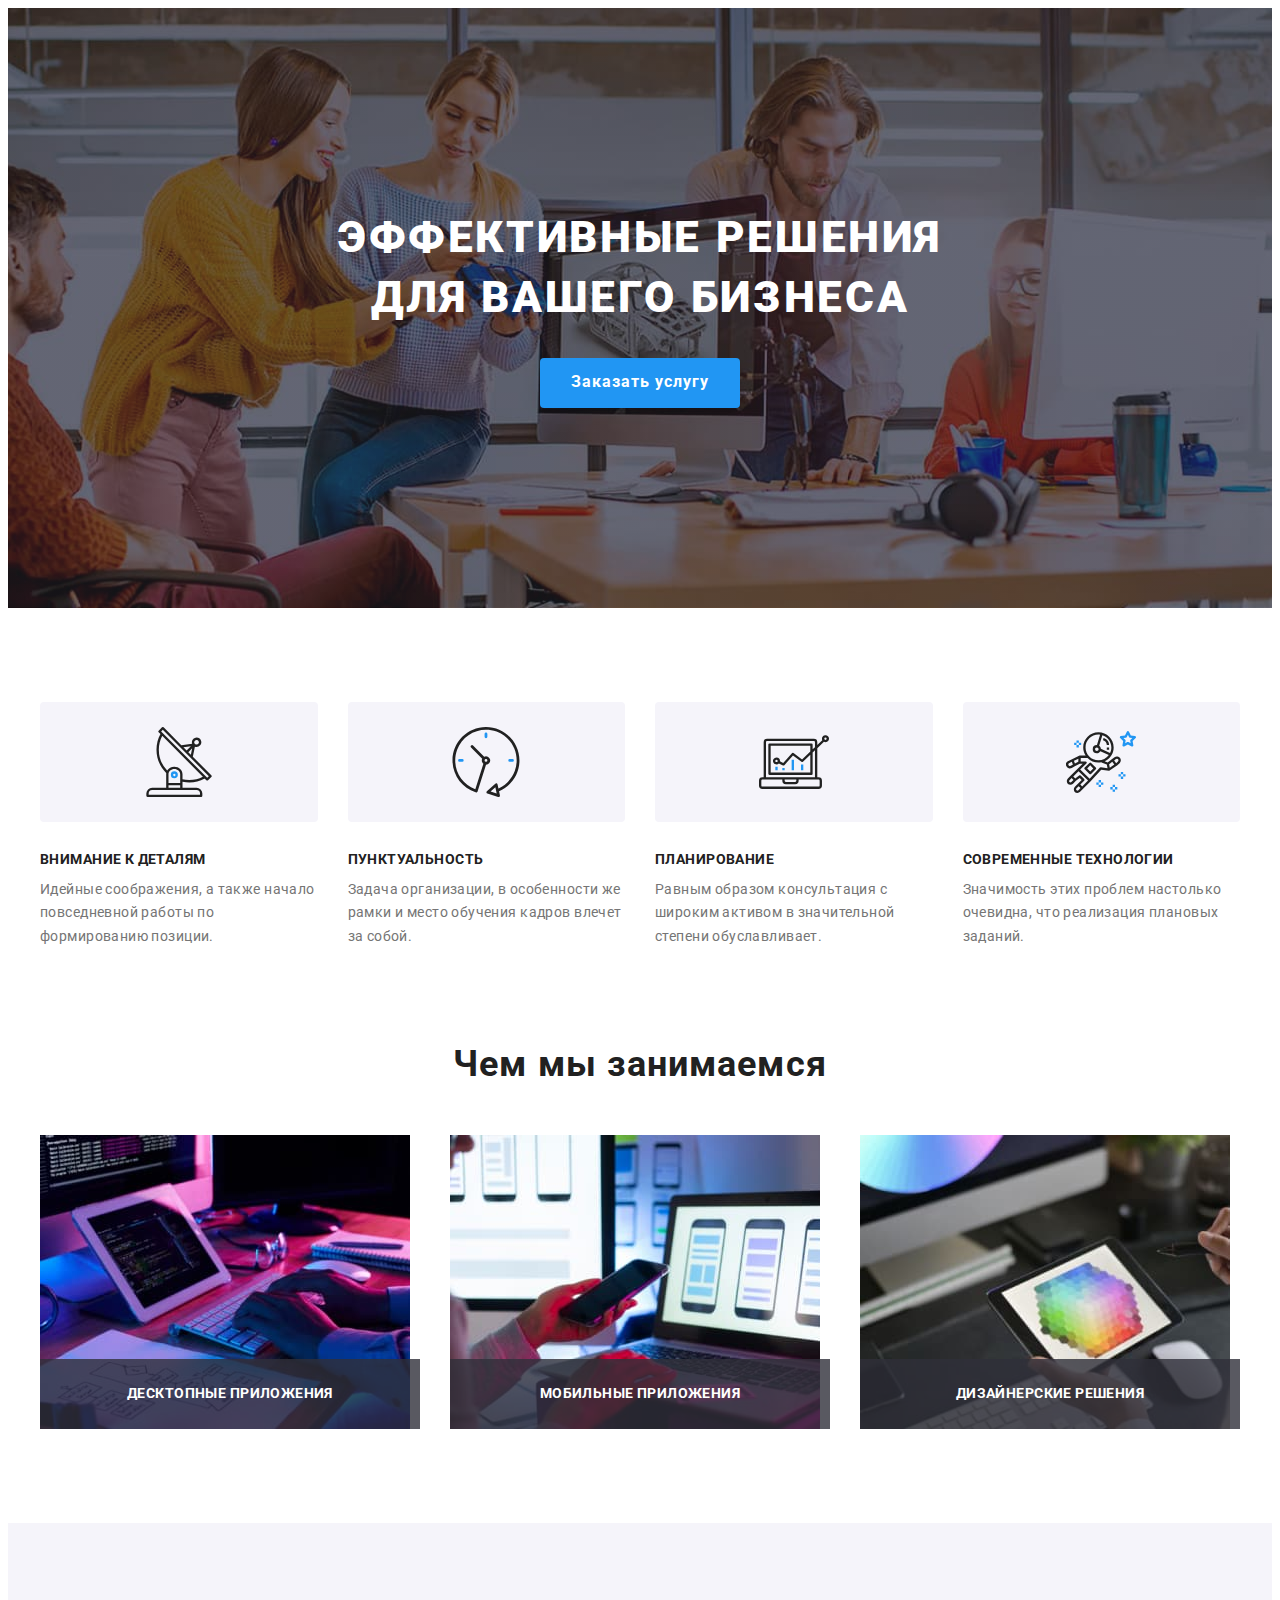
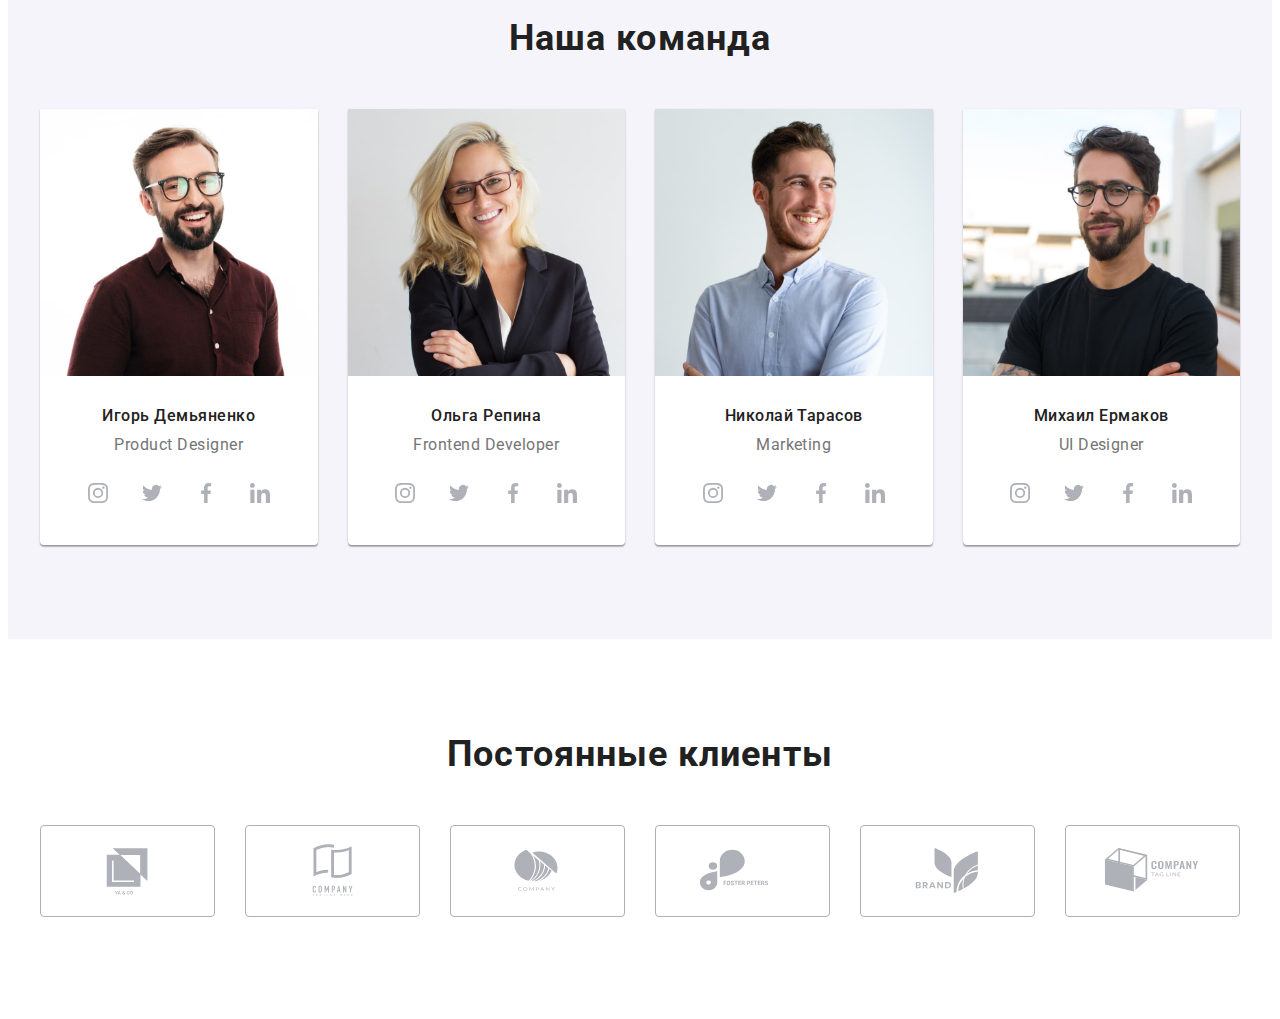
==== index.html @ 5e1d63e0 "адаптирует work-section" ====
<!DOCTYPE html>
<html lang="ru">
  <head>
    <meta charset="UTF-8" />
    <meta http-equiv="X-UA-Compatible" content="IE=edge" />
    <meta name="viewport" content="width=device-width, initial-scale=1.0" />
    <title>WebStudio</title>
    <link rel="preconnect" href="https://fonts.googleapis.com" />
    <link rel="preconnect" href="https://fonts.gstatic.com" crossorigin />
    <link
      href="https://fonts.googleapis.com/css2?family=Raleway:wght@700&family=Roboto:wght@400;500;700;900&display=swap"
      rel="stylesheet"
    />
    <link
      rel="stylesheet"
      href="https://cdnjs.cloudflare.com/ajax/libs/modern-normalize/1.1.0/modern-normalize.min.css"
      integrity="sha512-wpPYUAdjBVSE4KJnH1VR1HeZfpl1ub8YT/NKx4PuQ5NmX2tKuGu6U/JRp5y+Y8XG2tV+wKQpNHVUX03MfMFn9Q=="
      crossorigin="anonymous"
      referrerpolicy="no-referrer"
    />
    <link rel="stylesheet" href="./css/main.min.css" />
  </head>
  <body>
    <!-- -------------------Шапка сайта------------------- -->

    <!-- <header class="header">
      <div class="container header__nav">
        <nav class="site-nav">
          <a class="logo link" href="./index.html"
            >Web<span class="logo logo--black">Studio</span>
          </a> -->

    <!------------------ Навигация --------------------->
    <!-- <ul class="menu-list list">
            <li class="menu-list__item">
              <a class="menu-list__link link current" href="">Студия</a>
            </li>
            <li class="menu-list__item">
              <a class="menu-list__link link" href="./portfolio.html"
                >Портфолио</a
              >
            </li>
            <li class="menu-list__item">
              <a class="menu-list__link link" href="">Контакты</a>
            </li>
          </ul>
        </nav> -->

    <!-------------- Контакты -------------------->
    <!-- 
        <ul class="contact list">
          <li class="contact__item">
            <a href="mailto:info@devstudio.com" class="contact__link link"
              ><svg class="contact__icon" width="16" height="12">
                <use href="./images/icons.svg#envelope"></use>
              </svg>
              info@devstudio.com</a
            >
          </li>

          <li class="contact__item">
            <a href="tel:+380961111111" class="contact__link link">
              <svg class="contact__icon" width="10" height="16">
                <use href="./images/icons.svg#smartphone"></use></svg
              >+38 096 111 11 11
            </a>
          </li>
        </ul>
      </div>
    </header> -->

    <!-----------------Секция Hero------------------>

    <main>
      <section class="hero">
        <div class="container">
          <h1 class="hero__title">Эффективные решения для вашего бизнеса</h1>

          <button type="button" class="button" data-modal-open>
            Заказать услугу
          </button>
        </div>
      </section>

      <!------------------Преимущества------------------>

      <section class="section features">
        <div class="container">
          <h2 class="visually-hidden">Преимущества</h2>

          <ul class="features-list list">
            <li class="features-list__item">
              <div class="features-list__icon">
                <svg width="70px" height="70px">
                  <use href="./images/icons.svg#antenna"></use>
                </svg>
              </div>
              <h3 class="features-list__title">Внимание к деталям</h3>
              <p class="features-list__text">
                Идейные соображения, а также начало повседневной работы по
                формированию позиции.
              </p>
            </li>

            <li class="features-list__item">
              <div class="features-list__icon">
                <svg width="70px" height="70px">
                  <use href="./images/icons.svg#clock"></use>
                </svg>
              </div>
              <h3 class="features-list__title">Пунктуальность</h3>
              <p class="features-list__text">
                Задача организации, в особенности же рамки и место обучения
                кадров влечет за собой.
              </p>
            </li>

            <li class="features-list__item">
              <div class="features-list__icon">
                <svg width="70px" height="70px">
                  <use href="./images/icons.svg#diagram"></use>
                </svg>
              </div>
              <h3 class="features-list__title">Планирование</h3>
              <p class="features-list__text">
                Равным образом консультация с широким активом в значительной
                степени обуславливает.
              </p>
            </li>

            <li class="features-list__item">
              <div class="features-list__icon">
                <svg width="70px" height="70px">
                  <use href="./images/icons.svg#astronaut"></use>
                </svg>
              </div>
              <h3 class="features-list__title">Современные технологии</h3>
              <p class="features-list__text">
                Значимость этих проблем настолько очевидна, что реализация
                плановых заданий.
              </p>
            </li>
          </ul>
        </div>
      </section>

      <!------------- Чем занимаемся----------- -->

      <section class="section section-work">
        <div class="container">
          <h2 class="section-title">Чем мы занимаемся</h2>
          <ul class="work list">
            <li class="work__item">
              <div class="work__box">
                <img
                  srcset="./images/img-1.jpg 1x, ./images/img-1-2x.jpg 2x"
                  src="./images/img-1.jpg"
                  alt="Декстопные приложения"
                  width="370"
                />
                <p class="work__text">Десктопные приложения</p>
              </div>
            </li>

            <li class="work__item">
              <div class="work__box">
                <img
                  srcset="./images/img-2.jpg 1x, ./images/img-2-2x.jpg 2x"
                  src="./images/img-2.jpg"
                  alt="Мобильные приложения"
                  width="370"
                />
                <p class="work__text">Мобильные приложения</p>
              </div>
            </li>

            <li class="work__item">
              <div class="work__box">
                <img
                  srcset="./images/img-3.jpg 1x, ./images/img-3-2x.jpg 2x"
                  src="./images/img-3.jpg"
                  alt="Дизайнерские решения"
                  width="370"
                />
                <p class="work__text">Дизайнерские решения</p>
              </div>
            </li>
          </ul>
        </div>
      </section>

      <!---------------- Команда ----------------->

      <section class="section staff">
        <div class="container">
          <h2 class="section-title">Наша команда</h2>
          <ul class="section-staff-list list">
            <li class="staff-list-item">
              <img
                class="card-img"
                src="./images/teams-img-1.jpg"
                alt="Сотрудник Игорь Демьяненко"
              />
              <div class="staff-box">
                <h3 class="staff-title">Игорь Демьяненко</h3>
                <p lang="en" class="staff-text">Product Designer</p>

                <ul class="staff-soc-list list">
                  <li class="staff-soc-item">
                    <a href="" class="staff-soc-link">
                      <svg class="staff-soc-icon" width="20" height="20">
                        <use href="./images/icons.svg#instagram"></use>
                      </svg>
                    </a>
                  </li>
                  <li class="staff-soc-item">
                    <a href="" class="staff-soc-link">
                      <svg class="staff-soc-icon" width="20" height="20">
                        <use href="./images/icons.svg#twitter"></use>
                      </svg>
                    </a>
                  </li>
                  <li class="staff-soc-item">
                    <a href="" class="staff-soc-link">
                      <svg class="staff-soc-icon" width="20" height="20">
                        <use href="./images/icons.svg#facebook"></use>
                      </svg>
                    </a>
                  </li>
                  <li class="staff-soc-item">
                    <a href="" class="staff-soc-link">
                      <svg class="staff-soc-icon" width="20" height="20">
                        <use href="./images/icons.svg#linkedin"></use>
                      </svg>
                    </a>
                  </li>
                </ul>
              </div>
            </li>

            <li class="staff-list-item">
              <img
                class="card-img"
                src="./images/teams-img-2.jpg"
                alt="Сотрудник Ольга Репина"
              />
              <div class="staff-box">
                <h3 class="staff-title">Ольга Репина</h3>
                <p lang="en" class="staff-text">Frontend Developer</p>
                <ul class="staff-soc-list list">
                  <li class="staff-soc-item">
                    <a href="" class="staff-soc-link">
                      <svg class="staff-soc-icon" width="20" height="20">
                        <use href="./images/icons.svg#instagram"></use>
                      </svg>
                    </a>
                  </li>
                  <li class="staff-soc-item">
                    <a href="" class="staff-soc-link">
                      <svg class="staff-soc-icon" width="20" height="20">
                        <use href="./images/icons.svg#twitter"></use>
                      </svg>
                    </a>
                  </li>
                  <li class="staff-soc-item">
                    <a href="" class="staff-soc-link">
                      <svg class="staff-soc-icon" width="20" height="20">
                        <use href="./images/icons.svg#facebook"></use>
                      </svg>
                    </a>
                  </li>
                  <li class="staff-soc-item">
                    <a href="" class="staff-soc-link">
                      <svg class="staff-soc-icon" width="20" height="20">
                        <use href="./images/icons.svg#linkedin"></use>
                      </svg>
                    </a>
                  </li>
                </ul>
              </div>
            </li>

            <li class="staff-list-item">
              <img
                class="card-img"
                src="./images/teams-img-3.jpg"
                alt="Сотрудник Николай Тарасов"
              />
              <div class="staff-box">
                <h3 class="staff-title">Николай Тарасов</h3>
                <p lang="en" class="staff-text">Marketing</p>
                <ul class="staff-soc-list list">
                  <li class="staff-soc-item">
                    <a href="" class="staff-soc-link">
                      <svg class="staff-soc-icon" width="20" height="20">
                        <use href="./images/icons.svg#instagram"></use>
                      </svg>
                    </a>
                  </li>
                  <li class="staff-soc-item">
                    <a href="" class="staff-soc-link">
                      <svg class="staff-soc-icon" width="20" height="20">
                        <use href="./images/icons.svg#twitter"></use>
                      </svg>
                    </a>
                  </li>
                  <li class="staff-soc-item">
                    <a href="" class="staff-soc-link">
                      <svg class="staff-soc-icon" width="20" height="20">
                        <use href="./images/icons.svg#facebook"></use>
                      </svg>
                    </a>
                  </li>
                  <li class="staff-soc-item">
                    <a href="" class="staff-soc-link">
                      <svg class="staff-soc-icon" width="20" height="20">
                        <use href="./images/icons.svg#linkedin"></use>
                      </svg>
                    </a>
                  </li>
                </ul>
              </div>
            </li>

            <li class="staff-list-item">
              <img
                class="card-img"
                src="./images/teams-img-4.jpg"
                alt="Сотрудник Михаил Ермаков"
              />
              <div class="staff-box">
                <h3 class="staff-title">Михаил Ермаков</h3>
                <p lang="en" class="staff-text">UI Designer</p>
                <ul class="staff-soc-list list">
                  <li class="staff-soc-item">
                    <a href="" class="staff-soc-link">
                      <svg class="staff-soc-icon" width="20" height="20">
                        <use href="./images/icons.svg#instagram"></use>
                      </svg>
                    </a>
                  </li>
                  <li class="staff-soc-item">
                    <a href="" class="staff-soc-link">
                      <svg class="staff-soc-icon" width="20" height="20">
                        <use href="./images/icons.svg#twitter"></use>
                      </svg>
                    </a>
                  </li>
                  <li class="staff-soc-item">
                    <a href="" class="staff-soc-link">
                      <svg class="staff-soc-icon" width="20" height="20">
                        <use href="./images/icons.svg#facebook"></use>
                      </svg>
                    </a>
                  </li>
                  <li class="staff-soc-item">
                    <a href="" class="staff-soc-link">
                      <svg class="staff-soc-icon" width="20" height="20">
                        <use href="./images/icons.svg#linkedin"></use>
                      </svg>
                    </a>
                  </li>
                </ul>
              </div>
            </li>
          </ul>
        </div>
      </section>

      <!---------- Постоянные клиенты -------------->

      <section class="section clients">
        <div class="container">
          <h2 class="section-title">Постоянные клиенты</h2>
          <ul class="clients-list list">
            <li class="clients-item">
              <a href="" class="clients-link">
                <svg class="clients-icon" width="106" height="60">
                  <use href="./images/icons.svg#client-1"></use>
                </svg>
              </a>
            </li>
            <li class="clients-item">
              <a href="" class="clients-link">
                <svg class="clients-icon" width="106" height="60">
                  <use href="./images/icons.svg#client-2"></use>
                </svg>
              </a>
            </li>
            <li class="clients-item">
              <a href="" class="clients-link">
                <svg class="clients-icon" width="106" height="60">
                  <use href="./images/icons.svg#client-3"></use>
                </svg>
              </a>
            </li>
            <li class="clients-item">
              <a href="" class="clients-link">
                <svg class="clients-icon" width="106" height="60">
                  <use href="./images/icons.svg#client-4"></use>
                </svg>
              </a>
            </li>
            <li class="clients-item">
              <a href="" class="clients-link">
                <svg class="clients-icon" width="106" height="60">
                  <use href="./images/icons.svg#client-5"></use>
                </svg>
              </a>
            </li>
            <li class="clients-item">
              <a href="" class="clients-link">
                <svg class="clients-icon" width="106" height="60">
                  <use href="./images/icons.svg#client-6"></use>
                </svg>
              </a>
            </li>
          </ul>
        </div>
      </section>
    </main>

    <!------------------ Подвал ------------------->

    <!-- <footer class="footer">
      <div class="container footer-cont">
        <div class="fotter-adr">
          <a class="logo footer-logo link" href="/"
            >Web<span class="logo--white">Studio</span></a
          >

          <address>
            <ul class="footer-list list">
              <li>
                <a
                  class="footer-adress link"
                  href="https://goo.gl/maps/odqGkaNQesEu1EWT8"
                  target="_blank"
                  rel="noopener noreferrer nofollow"
                  >г. Киев, пр-т Леси Украинки, 26
                </a>
              </li>

              <li>
                <a class="footer-contact link" href="mailto:info@example.com"
                  >info@example.com</a
                >
              </li>
              <li>
                <a class="footer-contact link" href="tel:+380991111111"
                  >+38 099 111 11 11</a
                >
              </li>
            </ul>
          </address>
        </div>

        <div class="footer-social">
          <h3 class="footer-soc-title">присоединяйтесь</h3>
          <ul class="footer-soc-list list">
            <li class="footer-soc-item">
              <a class="footer-soc-link" href="">
                <svg class="footer-soc-icon" width="20px" height="20px">
                  <use href="./images/icons.svg#instagram"></use>
                </svg>
              </a>
            </li>

            <li class="footer-soc-item">
              <a class="footer-soc-link" href="">
                <svg class="footer-soc-icon" width="20px" height="20px">
                  <use href="./images/icons.svg#twitter"></use>
                </svg>
              </a>
            </li>

            <li class="footer-soc-item">
              <a class="footer-soc-link" href="">
                <svg class="footer-soc-icon" width="20px" height="20px">
                  <use href="./images/icons.svg#facebook"></use>
                </svg>
              </a>
            </li>

            <li class="footer-soc-item">
              <a class="footer-soc-link" href="">
                <svg class="footer-soc-icon" width="20px" height="20px">
                  <use href="./images/icons.svg#linkedin"></use>
                </svg>
              </a>
            </li>
          </ul>
        </div>

        <div class="subscribe">
          <h3 class="footer-soc-title">Подпишитесь на рассылку</h3>
          <form class="sub-form">
            <label class="sub-label">
              <input
                type="email"
                name="email"
                class="sub-email"
                placeholder="E-mail"
                required
              />
            </label>
            <button type="submit" class="button sub-btn">
              Подписаться
              <svg class="sub-icon" width="24px" height="24px">
                <use href="./images/icons.svg#icon-send"></use>
              </svg>
            </button>
          </form>
        </div>
      </div>
    </footer> -->

    <!-------------- Модальное окно ----------------->
    <div class="backdrop is-hidden" data-modal>
      <div class="modal">
        <button type="button" class="modal-close-btn" data-modal-close>
          <svg class="close-icon" width="18px" height="18px">
            <use href="./images/icons.svg#close"></use>
          </svg>
        </button>

        <!-- --------------Формы---------------------- -->

        <p class="modal-title">Оставьте свои данные, мы вам перезвоним</p>
        <form class="modal-form">
          <div class="form-field">
            <label for="user-name" class="form-lable">Имя</label>
            <div class="modal-input-wrap">
              <input
                type="text"
                id="user-name"
                name="name"
                class="form-input"
                required
                minlength="3"
              />
              <svg class="modal-icon" width="18px" height="18px">
                <use href="./images/icons.svg#icon-name"></use>
              </svg>
            </div>
          </div>

          <div class="form-field">
            <label for="user-tel" class="form-lable">Телефон</label>
            <div class="modal-input-wrap">
              <input type="tel" id="user-tel" name="tel" class="form-input" />
              <svg class="modal-icon" width="18px" height="18px">
                <use href="./images/icons.svg#icon-tel"></use>
              </svg>
            </div>
          </div>

          <div class="form-field">
            <label for="user-email" class="form-lable">Почта</label>
            <div class="modal-input-wrap">
              <input
                type="email"
                id="user-email"
                name="email"
                class="form-input"
                required
              />
              <svg class="modal-icon" width="18px" height="18px">
                <use href="./images/icons.svg#icon-email"></use>
              </svg>
            </div>
          </div>

          <label class="comment-label">
            <span class="form-lable">Комментарий</span>
            <textarea
              class="form-comment"
              name="comment"
              placeholder="Введите текст"
            ></textarea>
          </label>

          <div class="modal-field">
            <input
              class="check-input visually-hidden"
              id="check-input"
              type="checkbox"
              name="policy"
              value="policy"
              checked
            />

            <label for="check-input" class="check-policy">
              <span class="icon-mod">
                <svg class="check-icon" width="16px" height="15px">
                  <use href="./images/icons.svg#icon-check"></use>
                </svg>
              </span>
              Соглашаюсь с рассылкой и принимаю&nbsp;
              <a href="" class="check-condition">Условия договора</a>
            </label>
          </div>

          <button class="button form-button" type="submit">Отправить</button>
        </form>
      </div>
    </div>
    <script src="./js/modal.js"></script>
  </body>
</html>
---- css/main.min.css ----
:root{--main-title-color: color #212121;--main-text-color: #757575;--primary-white-color: #ffffff;--secondary-bcg-color: #f5f4fa;--accent-color: #2196f3;--hover-button: #188ce8;--timing-function: cubic-bezier(0.4, 0, 0.2, 1);--transition-duration: 250ms}.visually-hidden{position:absolute;white-space:nowrap;width:1px;height:1px;overflow:hidden;border:0;padding:0;clip:rect(0 0 0 0);-webkit-clip-path:inset(50%);clip-path:inset(50%);margin:-1px}p,h1,h2,h3,h4,h5,h6{margin:0}ul,ol{padding:0;margin:0}img{display:block;max-width:100%}body{font-family:Roboto, Tahoma, sans-serif;background-color:var(--primary-white-color);color:#212121;font-size:14px}.link{text-decoration:none}.list{list-style:none}.container{width:100%;padding-left:15px;padding-right:15px;margin-left:auto;margin-right:auto}@media screen and (min-width: 480px){.container{max-width:450px;-ms-flex-preferred-size:calc(100% - 30px);flex-basis:calc(100% - 30px)}}@media screen and (min-width: 768px){.container{max-width:738px;-ms-flex-preferred-size:calc(100% - 30px);flex-basis:calc(100% - 30px)}}@media screen and (min-width: 1200px){.container{max-width:1200px}}.logo{font-family:"Raleway", Tahoma, sans-serif;font-size:26px;line-height:1.19;letter-spacing:0.03em;color:var(--accent-color);display:inline-block}.logo--black{color:#000000}.logo--white{color:var(--primary-white-color)}.button{border-radius:4px;border:none;min-width:200px;height:50px;font-family:inherit;color:var(--primary-white-color);background-color:var(--accent-color);font-weight:700;font-size:16px;line-height:1.9;letter-spacing:0.06em;cursor:pointer;text-align:center;-webkit-box-shadow:0px 4px 4px rgba(0,0,0,0.15);box-shadow:0px 4px 4px rgba(0,0,0,0.15);-webkit-transition:background-color var(--transition-duration) var(--timing-function);transition:background-color var(--transition-duration) var(--timing-function)}.button:hover,.button:focus{background-color:var(--hover-button);-webkit-box-shadow:0px 4px 4px rgba(0,0,0,0.15);box-shadow:0px 4px 4px rgba(0,0,0,0.15)}.section{padding:0 auto}@media screen and (max-width: 1199px){.section{padding:60px 0}}@media screen and (min-width: 1200px){.section{padding:94px 0}}.section-title{font-size:28px;line-height:1.18;text-align:center;letter-spacing:0.03em;margin-bottom:30px;color:var(--main-title-color)}@media screen and (min-width: 1200px){.section-title{font-size:36px;line-height:1.17;margin-bottom:50px}}.subscribe{margin-left:93px}.sub-form{display:-webkit-box;display:-ms-flexbox;display:flex}.sub-label{margin-right:12px}.sub-email{padding:15px 16px;width:358px;height:50px;left:815px;top:2787px;border:1px solid rgba(255,255,255,0.3);-webkit-filter:drop-shadow(0px 4px 4px rgba(0,0,0,0.15));filter:drop-shadow(0px 4px 4px rgba(0,0,0,0.15));border-radius:4px;background:transparent;outline:none}.sub-email::-webkit-input-placeholder{font-size:16px;line-height:1.25;-webkit-box-align:center;align-items:center;letter-spacing:0.03em;color:rgba(255,255,255,0.6)}.sub-email:-ms-input-placeholder{font-size:16px;line-height:1.25;-ms-flex-align:center;align-items:center;letter-spacing:0.03em;color:rgba(255,255,255,0.6)}.sub-email::-ms-input-placeholder{font-size:16px;line-height:1.25;-ms-flex-align:center;align-items:center;letter-spacing:0.03em;color:rgba(255,255,255,0.6)}.sub-email::placeholder{font-size:16px;line-height:1.25;-webkit-box-align:center;-ms-flex-align:center;align-items:center;letter-spacing:0.03em;color:rgba(255,255,255,0.6)}.sub-email:focus-visible{color:var(--primary-white-color)}.sub-btn{display:-webkit-box;display:-ms-flexbox;display:flex;-webkit-box-pack:center;-ms-flex-pack:center;justify-content:center;-webkit-box-align:center;-ms-flex-align:center;align-items:center}.sub-icon{fill:var(--primary-white-color);margin-left:10px}.backdrop{position:fixed;top:0;width:100%;height:100%;background:rgba(0,0,0,0.2);display:-webkit-box;display:-ms-flexbox;display:flex;-webkit-box-align:center;-ms-flex-align:center;align-items:center;-webkit-box-pack:center;-ms-flex-pack:center;justify-content:center;opacity:1;-webkit-transition:opacity var(--transition-duration) var(--timing-function),visibility var(--transition-duration);transition:opacity var(--transition-duration) var(--timing-function),visibility var(--transition-duration)}.is-hidden{opacity:0;pointer-events:none;visibility:hidden}.modal{position:absolute;width:528px;height:581px;padding:40px;background-color:var(--primary-white-color);border-radius:4px;-webkit-box-shadow:0px 1px 3px rgba(0,0,0,0.12),0px 1px 1px rgba(0,0,0,0.14),0px 2px 1px rgba(0,0,0,0.2);box-shadow:0px 1px 3px rgba(0,0,0,0.12),0px 1px 1px rgba(0,0,0,0.14),0px 2px 1px rgba(0,0,0,0.2);-webkit-transform:scale(1);transform:scale(1);-webkit-transition:-webkit-transform var(--transition-duration) var(--timing-function);transition:-webkit-transform var(--transition-duration) var(--timing-function);transition:transform var(--transition-duration) var(--timing-function);transition:transform var(--transition-duration) var(--timing-function), -webkit-transform var(--transition-duration) var(--timing-function)}.backdrop.is-hidden .modal{-webkit-transform:scale(0.1);transform:scale(0.1)}.modal-close-btn{display:-webkit-box;display:-ms-flexbox;display:flex;-webkit-box-pack:center;-ms-flex-pack:center;justify-content:center;-webkit-box-align:center;-ms-flex-align:center;align-items:center;position:absolute;top:8px;right:8px;width:30px;height:30px;border:1px solid rgba(0,0,0,0.1);border-radius:50%;background:var(--primary-white-color);outline:none}.modal-close-btn:hover .close-icon,.modal-close-btn:focus .close-icon{fill:var(--accent-color)}.close-icon{-webkit-transition:fill var(--transition-duration) var(--timing-function);transition:fill var(--transition-duration) var(--timing-function)}.modal-title{font-weight:700;font-size:20px;line-height:1.15;text-align:center;letter-spacing:0.03em;color:var(--main-title-color);margin-bottom:12px}.form-button{display:-webkit-box;display:-ms-flexbox;display:flex;-webkit-box-pack:center;-ms-flex-pack:center;justify-content:center;-webkit-box-align:center;-ms-flex-align:center;align-items:center;margin:0 auto}.form-field{margin-bottom:10px}.modal-input-wrap{position:relative}.form-lable{display:block;margin-bottom:4px;font-size:12px;line-height:1.17;letter-spacing:0.01em;color:var(--main-text-color)}.form-input{width:100%;height:40px;padding-left:42px;border:1px solid rgba(33,33,33,0.2);border-radius:4px;-webkit-box-sizing:border-box;box-sizing:border-box;outline:none;-webkit-transition:border var(--transition-duration) var(--timing-function);transition:border var(--transition-duration) var(--timing-function)}.form-input:focus{border-color:var(--accent-color)}.form-input:focus+.modal-icon{fill:var(--accent-color)}.form-comment{outline:none;-webkit-transition:border var(--transition-duration) var(--timing-function);transition:border var(--transition-duration) var(--timing-function)}.form-comment:focus{border-color:var(--accent-color)}.form-comment::-webkit-input-placeholder{color:rgba(117,117,117,0.5)}.form-comment:-ms-input-placeholder{color:rgba(117,117,117,0.5)}.form-comment::-ms-input-placeholder{color:rgba(117,117,117,0.5)}.form-comment::placeholder{color:rgba(117,117,117,0.5)}.modal-icon{position:absolute;left:12px;top:50%;-webkit-transform:translateY(-50%);transform:translateY(-50%);fill:var(--main-title-color);-webkit-transition:fill var(--transition-duration) var(--timing-function);transition:fill var(--transition-duration) var(--timing-function)}.comment-label{position:relative;display:block;width:448px;height:138px;margin-bottom:20px}.form-comment{position:absolute;resize:none;left:0;bottom:0;padding:12px 16px;width:448px;height:120px;border:1px solid rgba(33,33,33,0.2);border-radius:4px;-webkit-transition:border var(--transition-duration) var(--timing-function);transition:border var(--transition-duration) var(--timing-function)}.check-policy{display:-webkit-box;display:-ms-flexbox;display:flex;-webkit-box-align:center;-ms-flex-align:center;align-items:center;margin-left:14px;margin-bottom:30px;font-size:14px;line-height:1.71;letter-spacing:0.03em;color:var(--main-text-color)}.icon-mod{display:-webkit-box;display:-ms-flexbox;display:flex;-webkit-box-align:center;-ms-flex-align:center;align-items:center;-webkit-box-pack:center;-ms-flex-pack:center;justify-content:center;width:16px;height:15px;border:2px solid #212121;border-radius:4px;margin-right:7px;-webkit-transition:background-color var(--transition-duration) var(--timing-function);transition:background-color var(--transition-duration) var(--timing-function)}.check-input:checked+.check-policy .icon-mod{background-color:var(--accent-color);border:none}.check-icon{fill:transparent;-webkit-transition:fill var(--transition-duration) var(--timing-function);transition:fill var(--transition-duration) var(--timing-function)}.check-input:checked+.check-policy .check-icon{fill:var(--primary-white-color)}.check-condition{color:var(--accent-color)}.portfolio-btn{border-radius:4px;border:none;padding:6px 22px;font-family:inherit;color:var(--main-title-color);background-color:var(--secondary-bcg-color);font-weight:500;font-size:16px;line-height:1.6;letter-spacing:0.03em;cursor:pointer;text-align:center;-webkit-transition:background-color var(--transition-duration) var(--timing-function),color var(--transition-duration) var(--timing-function),-webkit-box-shadow var(--transition-duration) var(--timing-function);transition:background-color var(--transition-duration) var(--timing-function),color var(--transition-duration) var(--timing-function),-webkit-box-shadow var(--transition-duration) var(--timing-function);transition:background-color var(--transition-duration) var(--timing-function),color var(--transition-duration) var(--timing-function),box-shadow var(--transition-duration) var(--timing-function);transition:background-color var(--transition-duration) var(--timing-function),color var(--transition-duration) var(--timing-function),box-shadow var(--transition-duration) var(--timing-function),-webkit-box-shadow var(--transition-duration) var(--timing-function)}.portfolio-btn:hover,.portfolio-btn:focus{color:var(--primary-white-color);background-color:var(--accent-color);-webkit-box-shadow:0px 3px 1px rgba(0,0,0,0.1),0px 1px 2px rgba(0,0,0,0.08),0px 2px 2px rgba(0,0,0,0.12);box-shadow:0px 3px 1px rgba(0,0,0,0.1),0px 1px 2px rgba(0,0,0,0.08),0px 2px 2px rgba(0,0,0,0.12)}.header__nav{display:-webkit-box;display:-ms-flexbox;display:flex;-webkit-box-align:center;-ms-flex-align:center;align-items:center;border-bottom:1px solid #ececec}.site-nav{display:-webkit-box;display:-ms-flexbox;display:flex;-webkit-box-align:center;-ms-flex-align:center;align-items:center}.menu-list{display:-webkit-box;display:-ms-flexbox;display:flex;margin-left:93px}.menu-list .menu-list__item:not(:last-child){margin-right:50px}.menu-list__link{display:block;padding-top:32px;padding-bottom:32px;font-weight:500;line-height:1.14;letter-spacing:0.02em;color:var(--main-title-color);cursor:pointer;-webkit-transition:color var(--transition-duration) var(--timing-function);transition:color var(--transition-duration) var(--timing-function)}.menu-list__link.current{position:relative}.menu-list__link.current::after{content:"";position:absolute;width:100%;height:4px;background-color:var(--accent-color);border-radius:2px;left:0;bottom:-1px}.menu-list__link:hover,.menu-list__link:focus{color:var(--accent-color)}.contact{display:-webkit-box;display:-ms-flexbox;display:flex;margin-left:auto}.contact .contact__item:not(:last-child){margin-right:50px}.contact__link{display:-webkit-inline-box;display:-ms-inline-flexbox;display:inline-flex;-webkit-box-align:center;-ms-flex-align:center;align-items:center;padding-top:32px;padding-bottom:32px;font-weight:500;line-height:1.14;letter-spacing:0.02em;color:var(--main-text-color);-webkit-transition:color var(--transition-duration) var(--timing-function);transition:color var(--transition-duration) var(--timing-function)}.contact__link:hover,.contact__link:focus{color:var(--accent-color)}.current{color:var(--accent-color)}.contact__icon{margin-right:10px;fill:var(--main-text-color)}.contact__link:hover .contact__icon,.contact__link:focus .contact__icon{fill:var(--accent-color)}.hero{padding-top:118px;padding-bottom:118px;margin-right:auto;margin-left:auto;max-width:1600px;text-align:center;background-image:-webkit-gradient(linear, left top, left bottom, from(rgba(47,48,58,0.4)), to(rgba(47,48,58,0.4))),url(../images/hero-mob.jpg);background-image:linear-gradient(rgba(47,48,58,0.4), rgba(47,48,58,0.4)),url(../images/hero-mob.jpg);background-color:#2f303a;background-repeat:no-repeat;background-position:center;background-size:cover}@media (min-device-pixel-ratio: 2), (-webkit-min-device-pixel-ratio: 2), (min-resolution: 192dpi), (min-resolution: 2dppx){.hero{background-image:-webkit-gradient(linear, left top, left bottom, from(rgba(47,48,58,0.4)), to(rgba(47,48,58,0.4))),url(../images/hero-mob-2x.jpg);background-image:linear-gradient(rgba(47,48,58,0.4), rgba(47,48,58,0.4)),url(../images/hero-mob-2x.jpg)}}@media screen and (min-width: 768px) and (max-width: 1199px){.hero{background-image:-webkit-gradient(linear, left top, left bottom, from(rgba(47,48,58,0.4)), to(rgba(47,48,58,0.4))),url(../images/hero-tab.jpg);background-image:linear-gradient(rgba(47,48,58,0.4), rgba(47,48,58,0.4)),url(../images/hero-tab.jpg)}}@media screen and (min-width: 768px) and (max-width: 1199px) and (min-device-pixel-ratio: 2), screen and (min-width: 768px) and (max-width: 1199px) and (-webkit-min-device-pixel-ratio: 2), screen and (min-width: 768px) and (max-width: 1199px) and (min-resolution: 192dpi), screen and (min-width: 768px) and (max-width: 1199px) and (min-resolution: 2dppx){.hero{background-image:-webkit-gradient(linear, left top, left bottom, from(rgba(47,48,58,0.4)), to(rgba(47,48,58,0.4))),url(../images/hero-tab-2x.jpg);background-image:linear-gradient(rgba(47,48,58,0.4), rgba(47,48,58,0.4)),url(../images/hero-tab-2x.jpg)}}@media screen and (min-width: 1200px){.hero{padding-top:200px;padding-bottom:200px;background-image:-webkit-gradient(linear, left top, left bottom, from(rgba(47,48,58,0.4)), to(rgba(47,48,58,0.4))),url(../images/hero-desk.jpg);background-image:linear-gradient(rgba(47,48,58,0.4), rgba(47,48,58,0.4)),url(../images/hero-desk.jpg)}}@media screen and (min-width: 1200px) and (min-device-pixel-ratio: 2), screen and (min-width: 1200px) and (-webkit-min-device-pixel-ratio: 2), screen and (min-width: 1200px) and (min-resolution: 192dpi), screen and (min-width: 1200px) and (min-resolution: 2dppx){.hero{background-image:-webkit-gradient(linear, left top, left bottom, from(rgba(47,48,58,0.4)), to(rgba(47,48,58,0.4))),url(../images/hero-desk-2x.jpg);background-image:linear-gradient(rgba(47,48,58,0.4), rgba(47,48,58,0.4)),url(../images/hero-desk-2x.jpg)}}.hero__title{margin-bottom:30px;max-width:360px;margin-left:auto;margin-right:auto;font-weight:900;font-size:26px;line-height:1.6;text-align:center;letter-spacing:0.06em;text-transform:uppercase;color:#ffffff}@media screen and (min-width: 1200px){.hero__title{max-width:696px;font-size:44px;line-height:1.36}}.features-list{margin-bottom:-30px}@media screen and (min-width: 768px){.features-list{display:-webkit-box;display:-ms-flexbox;display:flex;-ms-flex-wrap:wrap;flex-wrap:wrap;-webkit-box-pack:center;-ms-flex-pack:center;justify-content:center;margin-left:-30px}}.features-list__item{min-width:270px;text-align:left;margin-bottom:30px}@media screen and (min-width: 768px) and (max-width: 1199px){.features-list__item{width:calc((100% - 60px) / 2);margin-left:30px}}@media screen and (min-width: 1200px){.features-list__item{width:calc((100% - 120px) / 4);margin-left:30px}}.features-list__icon{display:-webkit-inline-box;display:-ms-inline-flexbox;display:inline-flex;-webkit-box-pack:center;-ms-flex-pack:center;justify-content:center;-webkit-box-align:center;-ms-flex-align:center;align-items:center;width:100%;height:120px;margin-bottom:30px;border:none;border-radius:4px;background-color:var(--secondary-bcg-color)}.features-list__title{margin-bottom:10px;font-size:14px;line-height:1.14;letter-spacing:0.03em;text-transform:uppercase;text-align:center;color:var(--main-title-color)}@media screen and (min-width: 768px){.features-list__title{text-align:left}}.features-list__text{line-height:1.7;letter-spacing:0.03em;color:var(--main-text-color)}.section-work{padding-top:0}@media screen and (max-width: 1199px){.section-work{display:none}}.work{display:-webkit-box;display:-ms-flexbox;display:flex;margin-left:-30px}.work__item{-ms-flex-preferred-size:calc((100% - 90px) / 3);flex-basis:calc((100% - 90px) / 3);margin-left:30px}.work__box{position:relative}.work__text{position:absolute;bottom:0;display:-webkit-box;display:-ms-flexbox;display:flex;-webkit-box-pack:center;-ms-flex-pack:center;justify-content:center;-webkit-box-align:center;-ms-flex-align:center;align-items:center;width:100%;height:70px;font-weight:700;line-height:1.14;letter-spacing:0.03em;text-transform:uppercase;color:var(--primary-white-color);background:rgba(47,48,58,0.8)}.staff{background-color:var(--secondary-bcg-color)}.section-staff-list{margin-bottom:-30px}@media screen and (min-width: 768px){.section-staff-list{display:-webkit-box;display:-ms-flexbox;display:flex;-ms-flex-wrap:wrap;flex-wrap:wrap;-webkit-box-pack:center;-ms-flex-pack:center;justify-content:center;margin-left:-30px}}.staff-list-item{margin-bottom:30px;background:var(--primary-white-color);-webkit-box-shadow:0px 1px 3px rgba(0,0,0,0.12),0px 1px 1px rgba(0,0,0,0.14),0px 2px 1px rgba(0,0,0,0.2);box-shadow:0px 1px 3px rgba(0,0,0,0.12),0px 1px 1px rgba(0,0,0,0.14),0px 2px 1px rgba(0,0,0,0.2);border-radius:0px 0px 4px 4px}@media screen and (min-width: 768px){.staff-list-item{-ms-flex-preferred-size:calc((100% - 60px) / 2);flex-basis:calc((100% - 60px) / 2);margin-left:30px}}@media screen and (min-width: 1200px){.staff-list-item{-ms-flex-preferred-size:calc((100% - 120px) / 4);flex-basis:calc((100% - 120px) / 4)}}.card-img{width:100%}.staff-title{margin-bottom:10px;font-weight:500;font-size:16px;line-height:1.19;letter-spacing:0.03em;color:var(--main-title-color)}.staff-box{padding-top:30px;padding-bottom:30px;text-align:center}.staff-text{font-size:16px;line-height:1.19;text-align:center;letter-spacing:0.03em;color:var(--main-text-color);margin-bottom:16px}.staff-soc-list{display:-webkit-box;display:-ms-flexbox;display:flex;-webkit-box-pack:center;-ms-flex-pack:center;justify-content:center}.staff-soc-link{display:-webkit-box;display:-ms-flexbox;display:flex;-webkit-box-pack:center;-ms-flex-pack:center;justify-content:center;-webkit-box-align:center;-ms-flex-align:center;align-items:center;width:44px;height:44px;background-color:var(--primary-white-color);border-radius:50%;-webkit-transition:background-color var(--transition-duration) var(--timing-function);transition:background-color var(--transition-duration) var(--timing-function)}.staff-soc-link:hover,.staff-soc-link:focus{background-color:var(--accent-color)}.staff-soc-icon{fill:#afb1b8;-webkit-transition:fill var(--transition-duration) var(--timing-function);transition:fill var(--transition-duration) var(--timing-function)}.staff-soc-link:hover .staff-soc-icon,.staff-soc-link:focus .staff-soc-icon{fill:var(--primary-white-color)}.staff-soc-item+.staff-soc-item{margin-left:10px}.clients-list{display:-webkit-box;display:-ms-flexbox;display:flex;-ms-flex-wrap:wrap;flex-wrap:wrap;-webkit-box-pack:center;-ms-flex-pack:center;justify-content:center;margin-left:-15px;margin-right:-15px}.clients-item{margin-left:15px;margin-right:15px}@media screen and (max-width: 479px){.clients-item{width:calc((100% - 60px) / 2)}.clients-item:nth-last-of-type(n+3){margin-bottom:30px}}@media screen and (min-width: 480px) and (max-width: 1199px){.clients-item{width:calc((100% - 90px) / 3)}.clients-item:nth-last-of-type(n+4){margin-bottom:30px}}@media screen and (min-width: 1200px){.clients-item{width:calc((100% - 180px) / 6)}}.clients-link{display:-webkit-box;display:-ms-flexbox;display:flex;-webkit-box-pack:center;-ms-flex-pack:center;justify-content:center;-webkit-box-align:center;-ms-flex-align:center;align-items:center;width:100%;height:92px;border:1px solid #afb1b8;-webkit-box-sizing:border-box;box-sizing:border-box;border-radius:4px;-webkit-transition:border var(--transition-duration) var(--timing-function);transition:border var(--transition-duration) var(--timing-function)}.clients-link:hover,.clients-link:focus{border:1px solid var(--accent-color)}.clients-icon{fill:#afb1b8;-webkit-transition:fill var(--transition-duration) var(--timing-function);transition:fill var(--transition-duration) var(--timing-function)}.clients-link:hover .clients-icon,.clients-link:focus .clients-icon{fill:var(--accent-color)}.footer{background-color:#2f303a;padding-top:60px;padding-bottom:60px}.container.footer-cont{display:-webkit-box;display:-ms-flexbox;display:flex;-webkit-box-align:baseline;-ms-flex-align:baseline;align-items:baseline}.footer-logo{display:inline-block;margin-bottom:20px}.footer-list li+li{margin-top:9px}.footer-adress{line-height:1.71;letter-spacing:0.03em;color:var(--primary-white-color);font-style:normal}.footer-contact{line-height:1.71;letter-spacing:0.03em;color:rgba(255,255,255,0.6);font-style:normal;-webkit-transition:color var(--transition-duration) var(--timing-function);transition:color var(--transition-duration) var(--timing-function)}.footer-contact:hover,.footer-contact:focus{color:var(--accent-color)}.footer-social{margin-left:70px}.footer-soc-title{font-size:14px;line-height:1.14;letter-spacing:0.03em;text-transform:uppercase;color:#ffffff;margin-bottom:20px}.footer-soc-list{display:-webkit-box;display:-ms-flexbox;display:flex}.footer-soc-item+.footer-soc-item{margin-left:10px}.footer-soc-link{display:-webkit-box;display:-ms-flexbox;display:flex;-webkit-box-pack:center;-ms-flex-pack:center;justify-content:center;-webkit-box-align:center;-ms-flex-align:center;align-items:center;width:44px;height:44px;background-color:rgba(255,255,255,0.1);border-radius:50%;-webkit-transition:background-color var(--transition-duration) var(--timing-function);transition:background-color var(--transition-duration) var(--timing-function)}.footer-soc-link:hover,.footer-soc-link:focus{background-color:var(--accent-color)}.footer-soc-icon{fill:var(--primary-white-color)}.current-filter{background-color:var(--accent-color);color:var(--primary-white-color)}.portfolio-filter{display:-webkit-box;display:-ms-flexbox;display:flex;margin-bottom:50px;-webkit-box-pack:center;-ms-flex-pack:center;justify-content:center}.portfolio-filter li+li{margin-left:8px}.portfolio-list{display:-webkit-box;display:-ms-flexbox;display:flex;-ms-flex-wrap:wrap;flex-wrap:wrap;margin-left:-30px;margin-top:-30px}.portfolio-item{-ms-flex-preferred-size:calc((100% - 90px) / 3);flex-basis:calc((100% - 90px) / 3);margin-left:30px;margin-top:30px;width:370px;height:404px}.portfolio-link{-webkit-transition:-webkit-box-shadow var(--transition-duration) var(--timing-function);transition:-webkit-box-shadow var(--transition-duration) var(--timing-function);transition:box-shadow var(--transition-duration) var(--timing-function);transition:box-shadow var(--transition-duration) var(--timing-function), -webkit-box-shadow var(--transition-duration) var(--timing-function)}.portfolio-link:hover,.portfolio-link:focus{-webkit-box-shadow:0px 4px 4px rgba(0,0,0,0.25),0px 1px 1px rgba(0,0,0,0.12),0px 4px 4px rgba(0,0,0,0.06);box-shadow:0px 4px 4px rgba(0,0,0,0.25),0px 1px 1px rgba(0,0,0,0.12),0px 4px 4px rgba(0,0,0,0.06)}.portfolio-link{display:block;text-decoration:none;color:var(--main-title-color)}.portfolio-top-wrap{position:relative;overflow:hidden}.portfolio-top-text{position:absolute;top:0;background:rgba(33,150,243,0.9);padding:63px 24px;height:100%;font-size:18px;line-height:1.56;letter-spacing:0.03em;color:#ffffff;-webkit-transform:translateY(101%);transform:translateY(101%);-webkit-transition:-webkit-transform var(--transition-duration) var(--timing-function);transition:-webkit-transform var(--transition-duration) var(--timing-function);transition:transform var(--transition-duration) var(--timing-function);transition:transform var(--transition-duration) var(--timing-function), -webkit-transform var(--transition-duration) var(--timing-function)}.portfolio-link:hover .portfolio-top-text,.portfolio-link:focus .portfolio-top-text{-webkit-transform:translateY(0%);transform:translateY(0%)}.text-box{padding:20px 24px;background-color:var(--primary-white-color);border:1px solid #eeeeee}.portfolio-title{margin-bottom:4px;font-size:18px;line-height:2;letter-spacing:0.06em}.portfolio-direction{font-size:16px;line-height:1.9;letter-spacing:0.03em;color:var(--main-text-color)}
/*# sourceMappingURL=main.min.css.map */
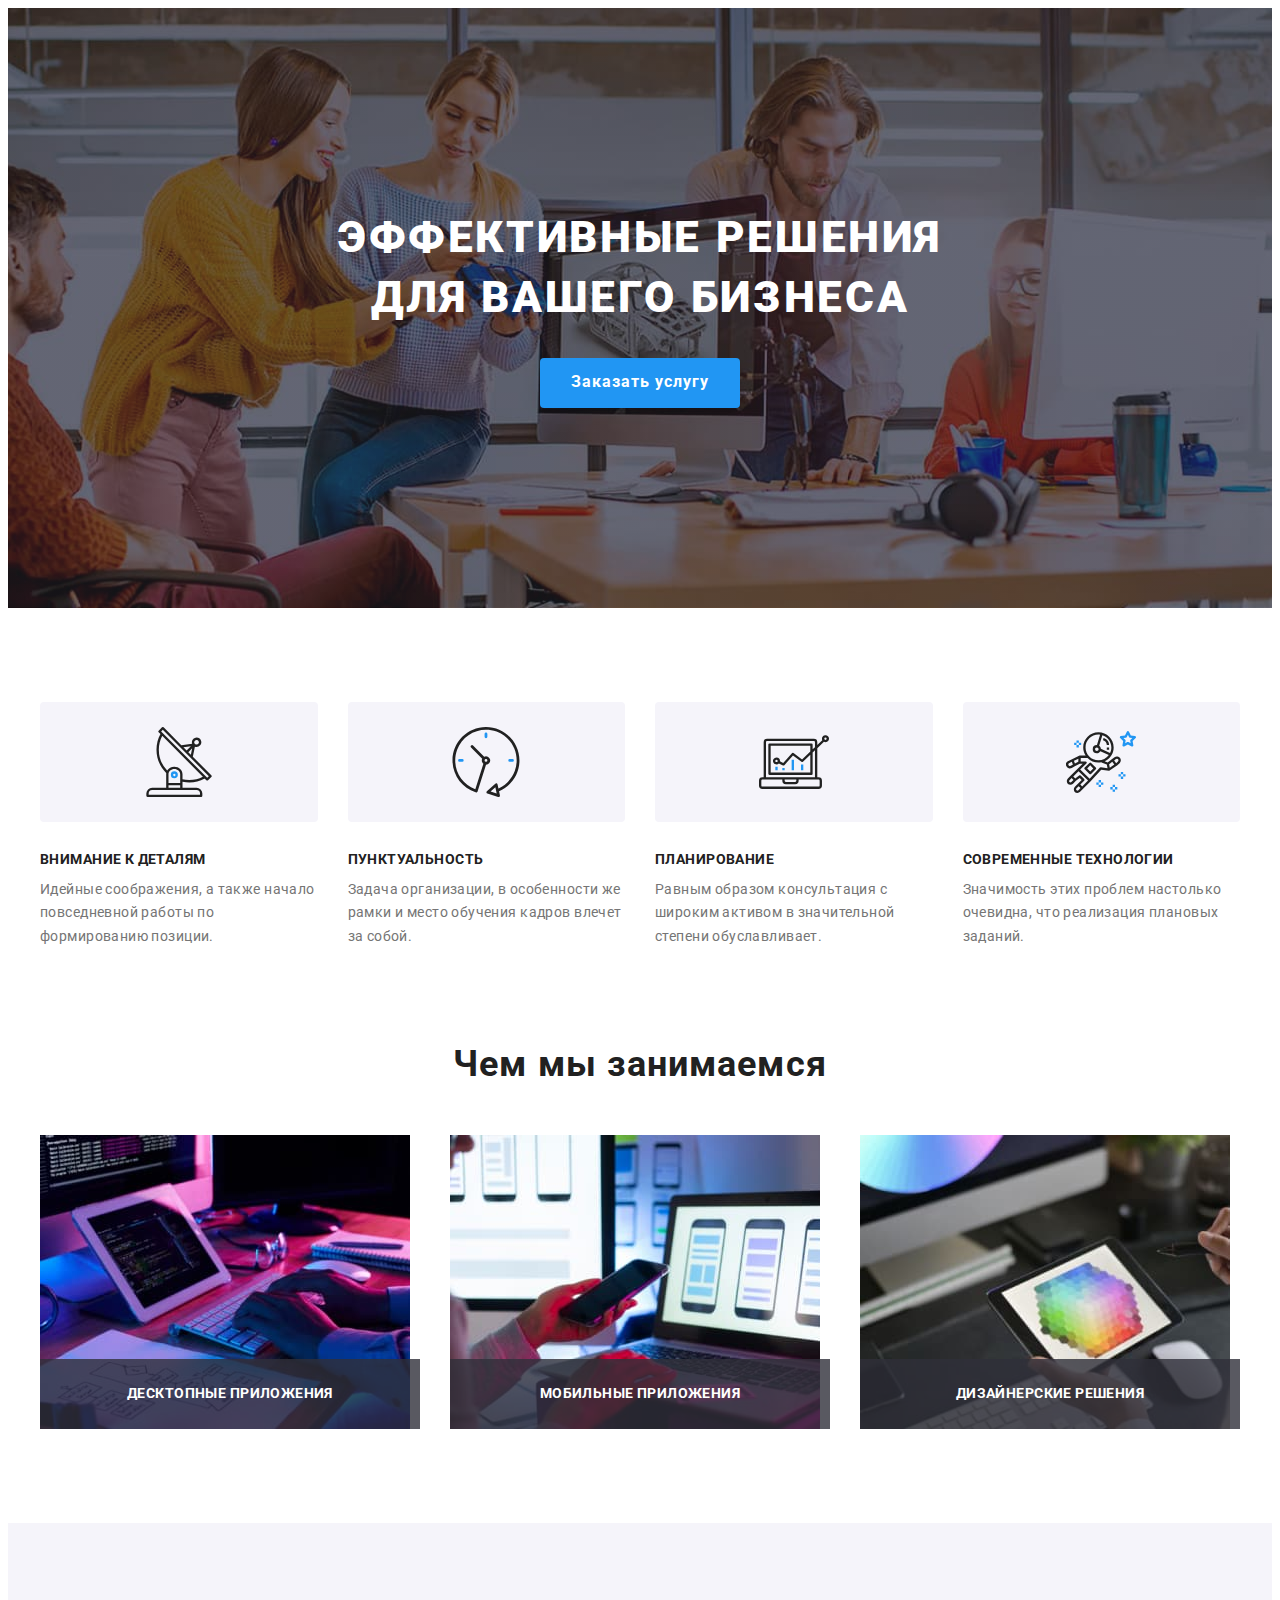
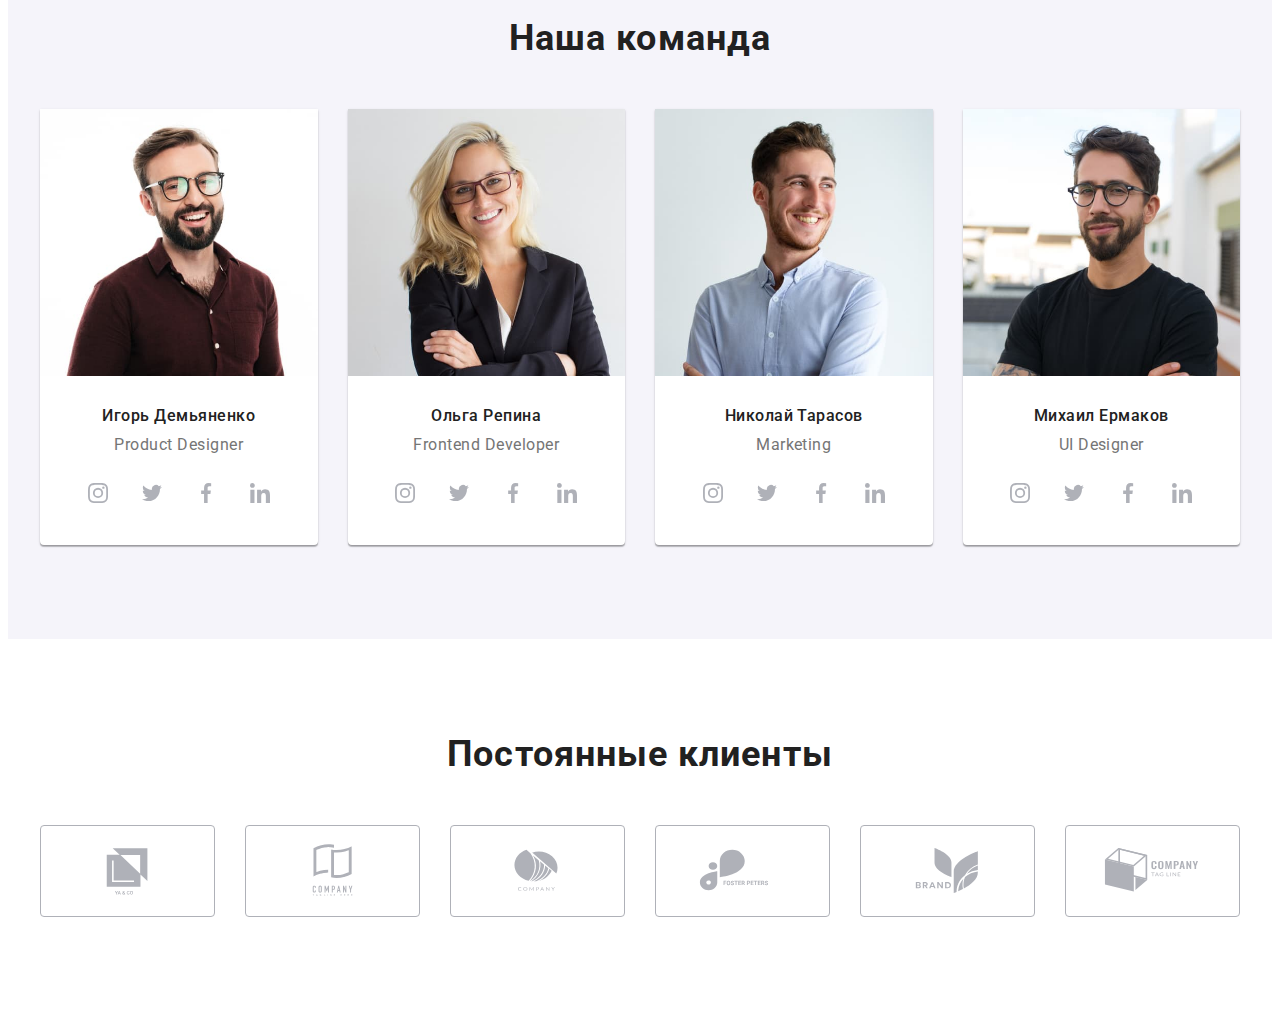
==== commit f8d13b40: "адаптирует фото staff" ====
--- a/index.html
+++ b/index.html
@@ -198,7 +198,16 @@
             <li class="staff-list-item">
               <img
                 class="card-img"
-                src="./images/teams-img-1.jpg"
+                srcset="
+                  ./images/teams-1-mob.jpg     270w,
+                  ./images/teams-1-tab.jpg     354w,
+                  ./images/teams-1-desk.jpg    450w,
+                  ./images/teams-1-mob-2x.jpg  540w,
+                  ./images/teams-1-tab-2x.jpg  708w,
+                  ./images/teams-1-desk-2x.jpg 900w
+                "
+                sizes="(min-width: 1200) 270px, (min-width: 768) 354px, (max-width: 480) 450px"
+                src="./images/teams-1-mob.jpg"
                 alt="Сотрудник Игорь Демьяненко"
               />
               <div class="staff-box">
@@ -241,7 +250,16 @@
             <li class="staff-list-item">
               <img
                 class="card-img"
-                src="./images/teams-img-2.jpg"
+                srcset="
+                  ./images/teams-2-mob.jpg     270w,
+                  ./images/teams-2-tab.jpg     354w,
+                  ./images/teams-2-desk.jpg    450w,
+                  ./images/teams-2-mob-2x.jpg  540w,
+                  ./images/teams-2-tab-2x.jpg  708w,
+                  ./images/teams-2-desk-2x.jpg 900w
+                "
+                sizes="(min-width: 1200) 270px, (min-width: 768) 354px, (max-width: 480) 450px"
+                src="./images/teams-2-mob.jpg"
                 alt="Сотрудник Ольга Репина"
               />
               <div class="staff-box">
@@ -283,7 +301,16 @@
             <li class="staff-list-item">
               <img
                 class="card-img"
-                src="./images/teams-img-3.jpg"
+                srcset="
+                  ./images/teams-3-mob.jpg     270w,
+                  ./images/teams-3-tab.jpg     354w,
+                  ./images/teams-3-desk.jpg    450w,
+                  ./images/teams-3-mob-2x.jpg  540w,
+                  ./images/teams-3-tab-2x.jpg  708w,
+                  ./images/teams-3-desk-2x.jpg 900w
+                "
+                sizes="(min-width: 1200) 270px, (min-width: 768) 354px, (max-width: 480) 450px"
+                src="./images/teams-3-mob.jpg"
                 alt="Сотрудник Николай Тарасов"
               />
               <div class="staff-box">
@@ -325,7 +352,16 @@
             <li class="staff-list-item">
               <img
                 class="card-img"
-                src="./images/teams-img-4.jpg"
+                srcset="
+                  ./images/teams-4-mob.jpg     270w,
+                  ./images/teams-4-tab.jpg     354w,
+                  ./images/teams-4-desk.jpg    450w,
+                  ./images/teams-4-mob-2x.jpg  540w,
+                  ./images/teams-4-tab-2x.jpg  708w,
+                  ./images/teams-4-desk-2x.jpg 900w
+                "
+                sizes="(min-width: 1200) 270px, (min-width: 768) 354px, (max-width: 480) 450px"
+                src="./images/teams-4-mob.jpg"
                 alt="Сотрудник Михаил Ермаков"
               />
               <div class="staff-box">
--- a/css/main.min.css
+++ b/css/main.min.css
@@ -1,2 +1,2 @@
-:root{--main-title-color: color #212121;--main-text-color: #757575;--primary-white-color: #ffffff;--secondary-bcg-color: #f5f4fa;--accent-color: #2196f3;--hover-button: #188ce8;--timing-function: cubic-bezier(0.4, 0, 0.2, 1);--transition-duration: 250ms}.visually-hidden{position:absolute;white-space:nowrap;width:1px;height:1px;overflow:hidden;border:0;padding:0;clip:rect(0 0 0 0);-webkit-clip-path:inset(50%);clip-path:inset(50%);margin:-1px}p,h1,h2,h3,h4,h5,h6{margin:0}ul,ol{padding:0;margin:0}img{display:block;max-width:100%}body{font-family:Roboto, Tahoma, sans-serif;background-color:var(--primary-white-color);color:#212121;font-size:14px}.link{text-decoration:none}.list{list-style:none}.container{width:100%;padding-left:15px;padding-right:15px;margin-left:auto;margin-right:auto}@media screen and (min-width: 480px){.container{max-width:450px;-ms-flex-preferred-size:calc(100% - 30px);flex-basis:calc(100% - 30px)}}@media screen and (min-width: 768px){.container{max-width:738px;-ms-flex-preferred-size:calc(100% - 30px);flex-basis:calc(100% - 30px)}}@media screen and (min-width: 1200px){.container{max-width:1200px}}.logo{font-family:"Raleway", Tahoma, sans-serif;font-size:26px;line-height:1.19;letter-spacing:0.03em;color:var(--accent-color);display:inline-block}.logo--black{color:#000000}.logo--white{color:var(--primary-white-color)}.button{border-radius:4px;border:none;min-width:200px;height:50px;font-family:inherit;color:var(--primary-white-color);background-color:var(--accent-color);font-weight:700;font-size:16px;line-height:1.9;letter-spacing:0.06em;cursor:pointer;text-align:center;-webkit-box-shadow:0px 4px 4px rgba(0,0,0,0.15);box-shadow:0px 4px 4px rgba(0,0,0,0.15);-webkit-transition:background-color var(--transition-duration) var(--timing-function);transition:background-color var(--transition-duration) var(--timing-function)}.button:hover,.button:focus{background-color:var(--hover-button);-webkit-box-shadow:0px 4px 4px rgba(0,0,0,0.15);box-shadow:0px 4px 4px rgba(0,0,0,0.15)}.section{padding:0 auto}@media screen and (max-width: 1199px){.section{padding:60px 0}}@media screen and (min-width: 1200px){.section{padding:94px 0}}.section-title{font-size:28px;line-height:1.18;text-align:center;letter-spacing:0.03em;margin-bottom:30px;color:var(--main-title-color)}@media screen and (min-width: 1200px){.section-title{font-size:36px;line-height:1.17;margin-bottom:50px}}.subscribe{margin-left:93px}.sub-form{display:-webkit-box;display:-ms-flexbox;display:flex}.sub-label{margin-right:12px}.sub-email{padding:15px 16px;width:358px;height:50px;left:815px;top:2787px;border:1px solid rgba(255,255,255,0.3);-webkit-filter:drop-shadow(0px 4px 4px rgba(0,0,0,0.15));filter:drop-shadow(0px 4px 4px rgba(0,0,0,0.15));border-radius:4px;background:transparent;outline:none}.sub-email::-webkit-input-placeholder{font-size:16px;line-height:1.25;-webkit-box-align:center;align-items:center;letter-spacing:0.03em;color:rgba(255,255,255,0.6)}.sub-email:-ms-input-placeholder{font-size:16px;line-height:1.25;-ms-flex-align:center;align-items:center;letter-spacing:0.03em;color:rgba(255,255,255,0.6)}.sub-email::-ms-input-placeholder{font-size:16px;line-height:1.25;-ms-flex-align:center;align-items:center;letter-spacing:0.03em;color:rgba(255,255,255,0.6)}.sub-email::placeholder{font-size:16px;line-height:1.25;-webkit-box-align:center;-ms-flex-align:center;align-items:center;letter-spacing:0.03em;color:rgba(255,255,255,0.6)}.sub-email:focus-visible{color:var(--primary-white-color)}.sub-btn{display:-webkit-box;display:-ms-flexbox;display:flex;-webkit-box-pack:center;-ms-flex-pack:center;justify-content:center;-webkit-box-align:center;-ms-flex-align:center;align-items:center}.sub-icon{fill:var(--primary-white-color);margin-left:10px}.backdrop{position:fixed;top:0;width:100%;height:100%;background:rgba(0,0,0,0.2);display:-webkit-box;display:-ms-flexbox;display:flex;-webkit-box-align:center;-ms-flex-align:center;align-items:center;-webkit-box-pack:center;-ms-flex-pack:center;justify-content:center;opacity:1;-webkit-transition:opacity var(--transition-duration) var(--timing-function),visibility var(--transition-duration);transition:opacity var(--transition-duration) var(--timing-function),visibility var(--transition-duration)}.is-hidden{opacity:0;pointer-events:none;visibility:hidden}.modal{position:absolute;width:528px;height:581px;padding:40px;background-color:var(--primary-white-color);border-radius:4px;-webkit-box-shadow:0px 1px 3px rgba(0,0,0,0.12),0px 1px 1px rgba(0,0,0,0.14),0px 2px 1px rgba(0,0,0,0.2);box-shadow:0px 1px 3px rgba(0,0,0,0.12),0px 1px 1px rgba(0,0,0,0.14),0px 2px 1px rgba(0,0,0,0.2);-webkit-transform:scale(1);transform:scale(1);-webkit-transition:-webkit-transform var(--transition-duration) var(--timing-function);transition:-webkit-transform var(--transition-duration) var(--timing-function);transition:transform var(--transition-duration) var(--timing-function);transition:transform var(--transition-duration) var(--timing-function), -webkit-transform var(--transition-duration) var(--timing-function)}.backdrop.is-hidden .modal{-webkit-transform:scale(0.1);transform:scale(0.1)}.modal-close-btn{display:-webkit-box;display:-ms-flexbox;display:flex;-webkit-box-pack:center;-ms-flex-pack:center;justify-content:center;-webkit-box-align:center;-ms-flex-align:center;align-items:center;position:absolute;top:8px;right:8px;width:30px;height:30px;border:1px solid rgba(0,0,0,0.1);border-radius:50%;background:var(--primary-white-color);outline:none}.modal-close-btn:hover .close-icon,.modal-close-btn:focus .close-icon{fill:var(--accent-color)}.close-icon{-webkit-transition:fill var(--transition-duration) var(--timing-function);transition:fill var(--transition-duration) var(--timing-function)}.modal-title{font-weight:700;font-size:20px;line-height:1.15;text-align:center;letter-spacing:0.03em;color:var(--main-title-color);margin-bottom:12px}.form-button{display:-webkit-box;display:-ms-flexbox;display:flex;-webkit-box-pack:center;-ms-flex-pack:center;justify-content:center;-webkit-box-align:center;-ms-flex-align:center;align-items:center;margin:0 auto}.form-field{margin-bottom:10px}.modal-input-wrap{position:relative}.form-lable{display:block;margin-bottom:4px;font-size:12px;line-height:1.17;letter-spacing:0.01em;color:var(--main-text-color)}.form-input{width:100%;height:40px;padding-left:42px;border:1px solid rgba(33,33,33,0.2);border-radius:4px;-webkit-box-sizing:border-box;box-sizing:border-box;outline:none;-webkit-transition:border var(--transition-duration) var(--timing-function);transition:border var(--transition-duration) var(--timing-function)}.form-input:focus{border-color:var(--accent-color)}.form-input:focus+.modal-icon{fill:var(--accent-color)}.form-comment{outline:none;-webkit-transition:border var(--transition-duration) var(--timing-function);transition:border var(--transition-duration) var(--timing-function)}.form-comment:focus{border-color:var(--accent-color)}.form-comment::-webkit-input-placeholder{color:rgba(117,117,117,0.5)}.form-comment:-ms-input-placeholder{color:rgba(117,117,117,0.5)}.form-comment::-ms-input-placeholder{color:rgba(117,117,117,0.5)}.form-comment::placeholder{color:rgba(117,117,117,0.5)}.modal-icon{position:absolute;left:12px;top:50%;-webkit-transform:translateY(-50%);transform:translateY(-50%);fill:var(--main-title-color);-webkit-transition:fill var(--transition-duration) var(--timing-function);transition:fill var(--transition-duration) var(--timing-function)}.comment-label{position:relative;display:block;width:448px;height:138px;margin-bottom:20px}.form-comment{position:absolute;resize:none;left:0;bottom:0;padding:12px 16px;width:448px;height:120px;border:1px solid rgba(33,33,33,0.2);border-radius:4px;-webkit-transition:border var(--transition-duration) var(--timing-function);transition:border var(--transition-duration) var(--timing-function)}.check-policy{display:-webkit-box;display:-ms-flexbox;display:flex;-webkit-box-align:center;-ms-flex-align:center;align-items:center;margin-left:14px;margin-bottom:30px;font-size:14px;line-height:1.71;letter-spacing:0.03em;color:var(--main-text-color)}.icon-mod{display:-webkit-box;display:-ms-flexbox;display:flex;-webkit-box-align:center;-ms-flex-align:center;align-items:center;-webkit-box-pack:center;-ms-flex-pack:center;justify-content:center;width:16px;height:15px;border:2px solid #212121;border-radius:4px;margin-right:7px;-webkit-transition:background-color var(--transition-duration) var(--timing-function);transition:background-color var(--transition-duration) var(--timing-function)}.check-input:checked+.check-policy .icon-mod{background-color:var(--accent-color);border:none}.check-icon{fill:transparent;-webkit-transition:fill var(--transition-duration) var(--timing-function);transition:fill var(--transition-duration) var(--timing-function)}.check-input:checked+.check-policy .check-icon{fill:var(--primary-white-color)}.check-condition{color:var(--accent-color)}.portfolio-btn{border-radius:4px;border:none;padding:6px 22px;font-family:inherit;color:var(--main-title-color);background-color:var(--secondary-bcg-color);font-weight:500;font-size:16px;line-height:1.6;letter-spacing:0.03em;cursor:pointer;text-align:center;-webkit-transition:background-color var(--transition-duration) var(--timing-function),color var(--transition-duration) var(--timing-function),-webkit-box-shadow var(--transition-duration) var(--timing-function);transition:background-color var(--transition-duration) var(--timing-function),color var(--transition-duration) var(--timing-function),-webkit-box-shadow var(--transition-duration) var(--timing-function);transition:background-color var(--transition-duration) var(--timing-function),color var(--transition-duration) var(--timing-function),box-shadow var(--transition-duration) var(--timing-function);transition:background-color var(--transition-duration) var(--timing-function),color var(--transition-duration) var(--timing-function),box-shadow var(--transition-duration) var(--timing-function),-webkit-box-shadow var(--transition-duration) var(--timing-function)}.portfolio-btn:hover,.portfolio-btn:focus{color:var(--primary-white-color);background-color:var(--accent-color);-webkit-box-shadow:0px 3px 1px rgba(0,0,0,0.1),0px 1px 2px rgba(0,0,0,0.08),0px 2px 2px rgba(0,0,0,0.12);box-shadow:0px 3px 1px rgba(0,0,0,0.1),0px 1px 2px rgba(0,0,0,0.08),0px 2px 2px rgba(0,0,0,0.12)}.header__nav{display:-webkit-box;display:-ms-flexbox;display:flex;-webkit-box-align:center;-ms-flex-align:center;align-items:center;border-bottom:1px solid #ececec}.site-nav{display:-webkit-box;display:-ms-flexbox;display:flex;-webkit-box-align:center;-ms-flex-align:center;align-items:center}.menu-list{display:-webkit-box;display:-ms-flexbox;display:flex;margin-left:93px}.menu-list .menu-list__item:not(:last-child){margin-right:50px}.menu-list__link{display:block;padding-top:32px;padding-bottom:32px;font-weight:500;line-height:1.14;letter-spacing:0.02em;color:var(--main-title-color);cursor:pointer;-webkit-transition:color var(--transition-duration) var(--timing-function);transition:color var(--transition-duration) var(--timing-function)}.menu-list__link.current{position:relative}.menu-list__link.current::after{content:"";position:absolute;width:100%;height:4px;background-color:var(--accent-color);border-radius:2px;left:0;bottom:-1px}.menu-list__link:hover,.menu-list__link:focus{color:var(--accent-color)}.contact{display:-webkit-box;display:-ms-flexbox;display:flex;margin-left:auto}.contact .contact__item:not(:last-child){margin-right:50px}.contact__link{display:-webkit-inline-box;display:-ms-inline-flexbox;display:inline-flex;-webkit-box-align:center;-ms-flex-align:center;align-items:center;padding-top:32px;padding-bottom:32px;font-weight:500;line-height:1.14;letter-spacing:0.02em;color:var(--main-text-color);-webkit-transition:color var(--transition-duration) var(--timing-function);transition:color var(--transition-duration) var(--timing-function)}.contact__link:hover,.contact__link:focus{color:var(--accent-color)}.current{color:var(--accent-color)}.contact__icon{margin-right:10px;fill:var(--main-text-color)}.contact__link:hover .contact__icon,.contact__link:focus .contact__icon{fill:var(--accent-color)}.hero{padding-top:118px;padding-bottom:118px;margin-right:auto;margin-left:auto;max-width:1600px;text-align:center;background-image:-webkit-gradient(linear, left top, left bottom, from(rgba(47,48,58,0.4)), to(rgba(47,48,58,0.4))),url(../images/hero-mob.jpg);background-image:linear-gradient(rgba(47,48,58,0.4), rgba(47,48,58,0.4)),url(../images/hero-mob.jpg);background-color:#2f303a;background-repeat:no-repeat;background-position:center;background-size:cover}@media (min-device-pixel-ratio: 2), (-webkit-min-device-pixel-ratio: 2), (min-resolution: 192dpi), (min-resolution: 2dppx){.hero{background-image:-webkit-gradient(linear, left top, left bottom, from(rgba(47,48,58,0.4)), to(rgba(47,48,58,0.4))),url(../images/hero-mob-2x.jpg);background-image:linear-gradient(rgba(47,48,58,0.4), rgba(47,48,58,0.4)),url(../images/hero-mob-2x.jpg)}}@media screen and (min-width: 768px) and (max-width: 1199px){.hero{background-image:-webkit-gradient(linear, left top, left bottom, from(rgba(47,48,58,0.4)), to(rgba(47,48,58,0.4))),url(../images/hero-tab.jpg);background-image:linear-gradient(rgba(47,48,58,0.4), rgba(47,48,58,0.4)),url(../images/hero-tab.jpg)}}@media screen and (min-width: 768px) and (max-width: 1199px) and (min-device-pixel-ratio: 2), screen and (min-width: 768px) and (max-width: 1199px) and (-webkit-min-device-pixel-ratio: 2), screen and (min-width: 768px) and (max-width: 1199px) and (min-resolution: 192dpi), screen and (min-width: 768px) and (max-width: 1199px) and (min-resolution: 2dppx){.hero{background-image:-webkit-gradient(linear, left top, left bottom, from(rgba(47,48,58,0.4)), to(rgba(47,48,58,0.4))),url(../images/hero-tab-2x.jpg);background-image:linear-gradient(rgba(47,48,58,0.4), rgba(47,48,58,0.4)),url(../images/hero-tab-2x.jpg)}}@media screen and (min-width: 1200px){.hero{padding-top:200px;padding-bottom:200px;background-image:-webkit-gradient(linear, left top, left bottom, from(rgba(47,48,58,0.4)), to(rgba(47,48,58,0.4))),url(../images/hero-desk.jpg);background-image:linear-gradient(rgba(47,48,58,0.4), rgba(47,48,58,0.4)),url(../images/hero-desk.jpg)}}@media screen and (min-width: 1200px) and (min-device-pixel-ratio: 2), screen and (min-width: 1200px) and (-webkit-min-device-pixel-ratio: 2), screen and (min-width: 1200px) and (min-resolution: 192dpi), screen and (min-width: 1200px) and (min-resolution: 2dppx){.hero{background-image:-webkit-gradient(linear, left top, left bottom, from(rgba(47,48,58,0.4)), to(rgba(47,48,58,0.4))),url(../images/hero-desk-2x.jpg);background-image:linear-gradient(rgba(47,48,58,0.4), rgba(47,48,58,0.4)),url(../images/hero-desk-2x.jpg)}}.hero__title{margin-bottom:30px;max-width:360px;margin-left:auto;margin-right:auto;font-weight:900;font-size:26px;line-height:1.6;text-align:center;letter-spacing:0.06em;text-transform:uppercase;color:#ffffff}@media screen and (min-width: 1200px){.hero__title{max-width:696px;font-size:44px;line-height:1.36}}.features-list{margin-bottom:-30px}@media screen and (min-width: 768px){.features-list{display:-webkit-box;display:-ms-flexbox;display:flex;-ms-flex-wrap:wrap;flex-wrap:wrap;-webkit-box-pack:center;-ms-flex-pack:center;justify-content:center;margin-left:-30px}}.features-list__item{min-width:270px;text-align:left;margin-bottom:30px}@media screen and (min-width: 768px) and (max-width: 1199px){.features-list__item{width:calc((100% - 60px) / 2);margin-left:30px}}@media screen and (min-width: 1200px){.features-list__item{width:calc((100% - 120px) / 4);margin-left:30px}}.features-list__icon{display:-webkit-inline-box;display:-ms-inline-flexbox;display:inline-flex;-webkit-box-pack:center;-ms-flex-pack:center;justify-content:center;-webkit-box-align:center;-ms-flex-align:center;align-items:center;width:100%;height:120px;margin-bottom:30px;border:none;border-radius:4px;background-color:var(--secondary-bcg-color)}.features-list__title{margin-bottom:10px;font-size:14px;line-height:1.14;letter-spacing:0.03em;text-transform:uppercase;text-align:center;color:var(--main-title-color)}@media screen and (min-width: 768px){.features-list__title{text-align:left}}.features-list__text{line-height:1.7;letter-spacing:0.03em;color:var(--main-text-color)}.section-work{padding-top:0}@media screen and (max-width: 1199px){.section-work{display:none}}.work{display:-webkit-box;display:-ms-flexbox;display:flex;margin-left:-30px}.work__item{-ms-flex-preferred-size:calc((100% - 90px) / 3);flex-basis:calc((100% - 90px) / 3);margin-left:30px}.work__box{position:relative}.work__text{position:absolute;bottom:0;display:-webkit-box;display:-ms-flexbox;display:flex;-webkit-box-pack:center;-ms-flex-pack:center;justify-content:center;-webkit-box-align:center;-ms-flex-align:center;align-items:center;width:100%;height:70px;font-weight:700;line-height:1.14;letter-spacing:0.03em;text-transform:uppercase;color:var(--primary-white-color);background:rgba(47,48,58,0.8)}.staff{background-color:var(--secondary-bcg-color)}.section-staff-list{margin-bottom:-30px}@media screen and (min-width: 768px){.section-staff-list{display:-webkit-box;display:-ms-flexbox;display:flex;-ms-flex-wrap:wrap;flex-wrap:wrap;-webkit-box-pack:center;-ms-flex-pack:center;justify-content:center;margin-left:-30px}}.staff-list-item{margin-bottom:30px;background:var(--primary-white-color);-webkit-box-shadow:0px 1px 3px rgba(0,0,0,0.12),0px 1px 1px rgba(0,0,0,0.14),0px 2px 1px rgba(0,0,0,0.2);box-shadow:0px 1px 3px rgba(0,0,0,0.12),0px 1px 1px rgba(0,0,0,0.14),0px 2px 1px rgba(0,0,0,0.2);border-radius:0px 0px 4px 4px}@media screen and (min-width: 768px){.staff-list-item{-ms-flex-preferred-size:calc((100% - 60px) / 2);flex-basis:calc((100% - 60px) / 2);margin-left:30px}}@media screen and (min-width: 1200px){.staff-list-item{-ms-flex-preferred-size:calc((100% - 120px) / 4);flex-basis:calc((100% - 120px) / 4)}}.card-img{width:100%}.staff-title{margin-bottom:10px;font-weight:500;font-size:16px;line-height:1.19;letter-spacing:0.03em;color:var(--main-title-color)}.staff-box{padding-top:30px;padding-bottom:30px;text-align:center}.staff-text{font-size:16px;line-height:1.19;text-align:center;letter-spacing:0.03em;color:var(--main-text-color);margin-bottom:16px}.staff-soc-list{display:-webkit-box;display:-ms-flexbox;display:flex;-webkit-box-pack:center;-ms-flex-pack:center;justify-content:center}.staff-soc-link{display:-webkit-box;display:-ms-flexbox;display:flex;-webkit-box-pack:center;-ms-flex-pack:center;justify-content:center;-webkit-box-align:center;-ms-flex-align:center;align-items:center;width:44px;height:44px;background-color:var(--primary-white-color);border-radius:50%;-webkit-transition:background-color var(--transition-duration) var(--timing-function);transition:background-color var(--transition-duration) var(--timing-function)}.staff-soc-link:hover,.staff-soc-link:focus{background-color:var(--accent-color)}.staff-soc-icon{fill:#afb1b8;-webkit-transition:fill var(--transition-duration) var(--timing-function);transition:fill var(--transition-duration) var(--timing-function)}.staff-soc-link:hover .staff-soc-icon,.staff-soc-link:focus .staff-soc-icon{fill:var(--primary-white-color)}.staff-soc-item+.staff-soc-item{margin-left:10px}.clients-list{display:-webkit-box;display:-ms-flexbox;display:flex;-ms-flex-wrap:wrap;flex-wrap:wrap;-webkit-box-pack:center;-ms-flex-pack:center;justify-content:center;margin-left:-15px;margin-right:-15px}.clients-item{margin-left:15px;margin-right:15px}@media screen and (max-width: 479px){.clients-item{width:calc((100% - 60px) / 2)}.clients-item:nth-last-of-type(n+3){margin-bottom:30px}}@media screen and (min-width: 480px) and (max-width: 1199px){.clients-item{width:calc((100% - 90px) / 3)}.clients-item:nth-last-of-type(n+4){margin-bottom:30px}}@media screen and (min-width: 1200px){.clients-item{width:calc((100% - 180px) / 6)}}.clients-link{display:-webkit-box;display:-ms-flexbox;display:flex;-webkit-box-pack:center;-ms-flex-pack:center;justify-content:center;-webkit-box-align:center;-ms-flex-align:center;align-items:center;width:100%;height:92px;border:1px solid #afb1b8;-webkit-box-sizing:border-box;box-sizing:border-box;border-radius:4px;-webkit-transition:border var(--transition-duration) var(--timing-function);transition:border var(--transition-duration) var(--timing-function)}.clients-link:hover,.clients-link:focus{border:1px solid var(--accent-color)}.clients-icon{fill:#afb1b8;-webkit-transition:fill var(--transition-duration) var(--timing-function);transition:fill var(--transition-duration) var(--timing-function)}.clients-link:hover .clients-icon,.clients-link:focus .clients-icon{fill:var(--accent-color)}.footer{background-color:#2f303a;padding-top:60px;padding-bottom:60px}.container.footer-cont{display:-webkit-box;display:-ms-flexbox;display:flex;-webkit-box-align:baseline;-ms-flex-align:baseline;align-items:baseline}.footer-logo{display:inline-block;margin-bottom:20px}.footer-list li+li{margin-top:9px}.footer-adress{line-height:1.71;letter-spacing:0.03em;color:var(--primary-white-color);font-style:normal}.footer-contact{line-height:1.71;letter-spacing:0.03em;color:rgba(255,255,255,0.6);font-style:normal;-webkit-transition:color var(--transition-duration) var(--timing-function);transition:color var(--transition-duration) var(--timing-function)}.footer-contact:hover,.footer-contact:focus{color:var(--accent-color)}.footer-social{margin-left:70px}.footer-soc-title{font-size:14px;line-height:1.14;letter-spacing:0.03em;text-transform:uppercase;color:#ffffff;margin-bottom:20px}.footer-soc-list{display:-webkit-box;display:-ms-flexbox;display:flex}.footer-soc-item+.footer-soc-item{margin-left:10px}.footer-soc-link{display:-webkit-box;display:-ms-flexbox;display:flex;-webkit-box-pack:center;-ms-flex-pack:center;justify-content:center;-webkit-box-align:center;-ms-flex-align:center;align-items:center;width:44px;height:44px;background-color:rgba(255,255,255,0.1);border-radius:50%;-webkit-transition:background-color var(--transition-duration) var(--timing-function);transition:background-color var(--transition-duration) var(--timing-function)}.footer-soc-link:hover,.footer-soc-link:focus{background-color:var(--accent-color)}.footer-soc-icon{fill:var(--primary-white-color)}.current-filter{background-color:var(--accent-color);color:var(--primary-white-color)}.portfolio-filter{display:-webkit-box;display:-ms-flexbox;display:flex;margin-bottom:50px;-webkit-box-pack:center;-ms-flex-pack:center;justify-content:center}.portfolio-filter li+li{margin-left:8px}.portfolio-list{display:-webkit-box;display:-ms-flexbox;display:flex;-ms-flex-wrap:wrap;flex-wrap:wrap;margin-left:-30px;margin-top:-30px}.portfolio-item{-ms-flex-preferred-size:calc((100% - 90px) / 3);flex-basis:calc((100% - 90px) / 3);margin-left:30px;margin-top:30px;width:370px;height:404px}.portfolio-link{-webkit-transition:-webkit-box-shadow var(--transition-duration) var(--timing-function);transition:-webkit-box-shadow var(--transition-duration) var(--timing-function);transition:box-shadow var(--transition-duration) var(--timing-function);transition:box-shadow var(--transition-duration) var(--timing-function), -webkit-box-shadow var(--transition-duration) var(--timing-function)}.portfolio-link:hover,.portfolio-link:focus{-webkit-box-shadow:0px 4px 4px rgba(0,0,0,0.25),0px 1px 1px rgba(0,0,0,0.12),0px 4px 4px rgba(0,0,0,0.06);box-shadow:0px 4px 4px rgba(0,0,0,0.25),0px 1px 1px rgba(0,0,0,0.12),0px 4px 4px rgba(0,0,0,0.06)}.portfolio-link{display:block;text-decoration:none;color:var(--main-title-color)}.portfolio-top-wrap{position:relative;overflow:hidden}.portfolio-top-text{position:absolute;top:0;background:rgba(33,150,243,0.9);padding:63px 24px;height:100%;font-size:18px;line-height:1.56;letter-spacing:0.03em;color:#ffffff;-webkit-transform:translateY(101%);transform:translateY(101%);-webkit-transition:-webkit-transform var(--transition-duration) var(--timing-function);transition:-webkit-transform var(--transition-duration) var(--timing-function);transition:transform var(--transition-duration) var(--timing-function);transition:transform var(--transition-duration) var(--timing-function), -webkit-transform var(--transition-duration) var(--timing-function)}.portfolio-link:hover .portfolio-top-text,.portfolio-link:focus .portfolio-top-text{-webkit-transform:translateY(0%);transform:translateY(0%)}.text-box{padding:20px 24px;background-color:var(--primary-white-color);border:1px solid #eeeeee}.portfolio-title{margin-bottom:4px;font-size:18px;line-height:2;letter-spacing:0.06em}.portfolio-direction{font-size:16px;line-height:1.9;letter-spacing:0.03em;color:var(--main-text-color)}
+:root{--main-title-color: color #212121;--main-text-color: #757575;--primary-white-color: #ffffff;--secondary-bcg-color: #f5f4fa;--accent-color: #2196f3;--hover-button: #188ce8;--timing-function: cubic-bezier(0.4, 0, 0.2, 1);--transition-duration: 250ms}.visually-hidden{position:absolute;white-space:nowrap;width:1px;height:1px;overflow:hidden;border:0;padding:0;clip:rect(0 0 0 0);-webkit-clip-path:inset(50%);clip-path:inset(50%);margin:-1px}p,h1,h2,h3,h4,h5,h6{margin:0}ul,ol{padding:0;margin:0}img{display:block;max-width:100%}body{font-family:Roboto, Tahoma, sans-serif;background-color:var(--primary-white-color);color:#212121;font-size:14px}.link{text-decoration:none}.list{list-style:none}.container{width:100%;padding-left:15px;padding-right:15px;margin-left:auto;margin-right:auto}@media screen and (min-width: 480px){.container{max-width:450px;-ms-flex-preferred-size:calc(100% - 30px);flex-basis:calc(100% - 30px)}}@media screen and (min-width: 768px) and (max-width: 1199px){.container{max-width:738px;-ms-flex-preferred-size:calc(100% - 30px);flex-basis:calc(100% - 30px)}}@media screen and (min-width: 1200px){.container{max-width:1200px}}.logo{font-family:"Raleway", Tahoma, sans-serif;font-size:26px;line-height:1.19;letter-spacing:0.03em;color:var(--accent-color);display:inline-block}.logo--black{color:#000000}.logo--white{color:var(--primary-white-color)}.button{border-radius:4px;border:none;min-width:200px;height:50px;font-family:inherit;color:var(--primary-white-color);background-color:var(--accent-color);font-weight:700;font-size:16px;line-height:1.9;letter-spacing:0.06em;cursor:pointer;text-align:center;-webkit-box-shadow:0px 4px 4px rgba(0,0,0,0.15);box-shadow:0px 4px 4px rgba(0,0,0,0.15);-webkit-transition:background-color var(--transition-duration) var(--timing-function);transition:background-color var(--transition-duration) var(--timing-function)}.button:hover,.button:focus{background-color:var(--hover-button);-webkit-box-shadow:0px 4px 4px rgba(0,0,0,0.15);box-shadow:0px 4px 4px rgba(0,0,0,0.15)}.section{padding:0 auto}@media screen and (max-width: 1199px){.section{padding:60px 0}}@media screen and (min-width: 1200px){.section{padding:94px 0}}.section-title{font-size:28px;line-height:1.18;text-align:center;letter-spacing:0.03em;margin-bottom:30px;color:var(--main-title-color)}@media screen and (min-width: 1200px){.section-title{font-size:36px;line-height:1.17;margin-bottom:50px}}.subscribe{margin-left:93px}.sub-form{display:-webkit-box;display:-ms-flexbox;display:flex}.sub-label{margin-right:12px}.sub-email{padding:15px 16px;width:358px;height:50px;left:815px;top:2787px;border:1px solid rgba(255,255,255,0.3);-webkit-filter:drop-shadow(0px 4px 4px rgba(0,0,0,0.15));filter:drop-shadow(0px 4px 4px rgba(0,0,0,0.15));border-radius:4px;background:transparent;outline:none}.sub-email::-webkit-input-placeholder{font-size:16px;line-height:1.25;-webkit-box-align:center;align-items:center;letter-spacing:0.03em;color:rgba(255,255,255,0.6)}.sub-email:-ms-input-placeholder{font-size:16px;line-height:1.25;-ms-flex-align:center;align-items:center;letter-spacing:0.03em;color:rgba(255,255,255,0.6)}.sub-email::-ms-input-placeholder{font-size:16px;line-height:1.25;-ms-flex-align:center;align-items:center;letter-spacing:0.03em;color:rgba(255,255,255,0.6)}.sub-email::placeholder{font-size:16px;line-height:1.25;-webkit-box-align:center;-ms-flex-align:center;align-items:center;letter-spacing:0.03em;color:rgba(255,255,255,0.6)}.sub-email:focus-visible{color:var(--primary-white-color)}.sub-btn{display:-webkit-box;display:-ms-flexbox;display:flex;-webkit-box-pack:center;-ms-flex-pack:center;justify-content:center;-webkit-box-align:center;-ms-flex-align:center;align-items:center}.sub-icon{fill:var(--primary-white-color);margin-left:10px}.backdrop{position:fixed;top:0;width:100%;height:100%;background:rgba(0,0,0,0.2);display:-webkit-box;display:-ms-flexbox;display:flex;-webkit-box-align:center;-ms-flex-align:center;align-items:center;-webkit-box-pack:center;-ms-flex-pack:center;justify-content:center;opacity:1;-webkit-transition:opacity var(--transition-duration) var(--timing-function),visibility var(--transition-duration);transition:opacity var(--transition-duration) var(--timing-function),visibility var(--transition-duration)}.is-hidden{opacity:0;pointer-events:none;visibility:hidden}.modal{position:absolute;width:528px;height:581px;padding:40px;background-color:var(--primary-white-color);border-radius:4px;-webkit-box-shadow:0px 1px 3px rgba(0,0,0,0.12),0px 1px 1px rgba(0,0,0,0.14),0px 2px 1px rgba(0,0,0,0.2);box-shadow:0px 1px 3px rgba(0,0,0,0.12),0px 1px 1px rgba(0,0,0,0.14),0px 2px 1px rgba(0,0,0,0.2);-webkit-transform:scale(1);transform:scale(1);-webkit-transition:-webkit-transform var(--transition-duration) var(--timing-function);transition:-webkit-transform var(--transition-duration) var(--timing-function);transition:transform var(--transition-duration) var(--timing-function);transition:transform var(--transition-duration) var(--timing-function), -webkit-transform var(--transition-duration) var(--timing-function)}.backdrop.is-hidden .modal{-webkit-transform:scale(0.1);transform:scale(0.1)}.modal-close-btn{display:-webkit-box;display:-ms-flexbox;display:flex;-webkit-box-pack:center;-ms-flex-pack:center;justify-content:center;-webkit-box-align:center;-ms-flex-align:center;align-items:center;position:absolute;top:8px;right:8px;width:30px;height:30px;border:1px solid rgba(0,0,0,0.1);border-radius:50%;background:var(--primary-white-color);outline:none}.modal-close-btn:hover .close-icon,.modal-close-btn:focus .close-icon{fill:var(--accent-color)}.close-icon{-webkit-transition:fill var(--transition-duration) var(--timing-function);transition:fill var(--transition-duration) var(--timing-function)}.modal-title{font-weight:700;font-size:20px;line-height:1.15;text-align:center;letter-spacing:0.03em;color:var(--main-title-color);margin-bottom:12px}.form-button{display:-webkit-box;display:-ms-flexbox;display:flex;-webkit-box-pack:center;-ms-flex-pack:center;justify-content:center;-webkit-box-align:center;-ms-flex-align:center;align-items:center;margin:0 auto}.form-field{margin-bottom:10px}.modal-input-wrap{position:relative}.form-lable{display:block;margin-bottom:4px;font-size:12px;line-height:1.17;letter-spacing:0.01em;color:var(--main-text-color)}.form-input{width:100%;height:40px;padding-left:42px;border:1px solid rgba(33,33,33,0.2);border-radius:4px;-webkit-box-sizing:border-box;box-sizing:border-box;outline:none;-webkit-transition:border var(--transition-duration) var(--timing-function);transition:border var(--transition-duration) var(--timing-function)}.form-input:focus{border-color:var(--accent-color)}.form-input:focus+.modal-icon{fill:var(--accent-color)}.form-comment{outline:none;-webkit-transition:border var(--transition-duration) var(--timing-function);transition:border var(--transition-duration) var(--timing-function)}.form-comment:focus{border-color:var(--accent-color)}.form-comment::-webkit-input-placeholder{color:rgba(117,117,117,0.5)}.form-comment:-ms-input-placeholder{color:rgba(117,117,117,0.5)}.form-comment::-ms-input-placeholder{color:rgba(117,117,117,0.5)}.form-comment::placeholder{color:rgba(117,117,117,0.5)}.modal-icon{position:absolute;left:12px;top:50%;-webkit-transform:translateY(-50%);transform:translateY(-50%);fill:var(--main-title-color);-webkit-transition:fill var(--transition-duration) var(--timing-function);transition:fill var(--transition-duration) var(--timing-function)}.comment-label{position:relative;display:block;width:448px;height:138px;margin-bottom:20px}.form-comment{position:absolute;resize:none;left:0;bottom:0;padding:12px 16px;width:448px;height:120px;border:1px solid rgba(33,33,33,0.2);border-radius:4px;-webkit-transition:border var(--transition-duration) var(--timing-function);transition:border var(--transition-duration) var(--timing-function)}.check-policy{display:-webkit-box;display:-ms-flexbox;display:flex;-webkit-box-align:center;-ms-flex-align:center;align-items:center;margin-left:14px;margin-bottom:30px;font-size:14px;line-height:1.71;letter-spacing:0.03em;color:var(--main-text-color)}.icon-mod{display:-webkit-box;display:-ms-flexbox;display:flex;-webkit-box-align:center;-ms-flex-align:center;align-items:center;-webkit-box-pack:center;-ms-flex-pack:center;justify-content:center;width:16px;height:15px;border:2px solid #212121;border-radius:4px;margin-right:7px;-webkit-transition:background-color var(--transition-duration) var(--timing-function);transition:background-color var(--transition-duration) var(--timing-function)}.check-input:checked+.check-policy .icon-mod{background-color:var(--accent-color);border:none}.check-icon{fill:transparent;-webkit-transition:fill var(--transition-duration) var(--timing-function);transition:fill var(--transition-duration) var(--timing-function)}.check-input:checked+.check-policy .check-icon{fill:var(--primary-white-color)}.check-condition{color:var(--accent-color)}.portfolio-btn{border-radius:4px;border:none;padding:6px 22px;font-family:inherit;color:var(--main-title-color);background-color:var(--secondary-bcg-color);font-weight:500;font-size:16px;line-height:1.6;letter-spacing:0.03em;cursor:pointer;text-align:center;-webkit-transition:background-color var(--transition-duration) var(--timing-function),color var(--transition-duration) var(--timing-function),-webkit-box-shadow var(--transition-duration) var(--timing-function);transition:background-color var(--transition-duration) var(--timing-function),color var(--transition-duration) var(--timing-function),-webkit-box-shadow var(--transition-duration) var(--timing-function);transition:background-color var(--transition-duration) var(--timing-function),color var(--transition-duration) var(--timing-function),box-shadow var(--transition-duration) var(--timing-function);transition:background-color var(--transition-duration) var(--timing-function),color var(--transition-duration) var(--timing-function),box-shadow var(--transition-duration) var(--timing-function),-webkit-box-shadow var(--transition-duration) var(--timing-function)}.portfolio-btn:hover,.portfolio-btn:focus{color:var(--primary-white-color);background-color:var(--accent-color);-webkit-box-shadow:0px 3px 1px rgba(0,0,0,0.1),0px 1px 2px rgba(0,0,0,0.08),0px 2px 2px rgba(0,0,0,0.12);box-shadow:0px 3px 1px rgba(0,0,0,0.1),0px 1px 2px rgba(0,0,0,0.08),0px 2px 2px rgba(0,0,0,0.12)}.header__nav{display:-webkit-box;display:-ms-flexbox;display:flex;-webkit-box-align:center;-ms-flex-align:center;align-items:center;border-bottom:1px solid #ececec}.site-nav{display:-webkit-box;display:-ms-flexbox;display:flex;-webkit-box-align:center;-ms-flex-align:center;align-items:center}.menu-list{display:-webkit-box;display:-ms-flexbox;display:flex;margin-left:93px}.menu-list .menu-list__item:not(:last-child){margin-right:50px}.menu-list__link{display:block;padding-top:32px;padding-bottom:32px;font-weight:500;line-height:1.14;letter-spacing:0.02em;color:var(--main-title-color);cursor:pointer;-webkit-transition:color var(--transition-duration) var(--timing-function);transition:color var(--transition-duration) var(--timing-function)}.menu-list__link.current{position:relative}.menu-list__link.current::after{content:"";position:absolute;width:100%;height:4px;background-color:var(--accent-color);border-radius:2px;left:0;bottom:-1px}.menu-list__link:hover,.menu-list__link:focus{color:var(--accent-color)}.contact{display:-webkit-box;display:-ms-flexbox;display:flex;margin-left:auto}.contact .contact__item:not(:last-child){margin-right:50px}.contact__link{display:-webkit-inline-box;display:-ms-inline-flexbox;display:inline-flex;-webkit-box-align:center;-ms-flex-align:center;align-items:center;padding-top:32px;padding-bottom:32px;font-weight:500;line-height:1.14;letter-spacing:0.02em;color:var(--main-text-color);-webkit-transition:color var(--transition-duration) var(--timing-function);transition:color var(--transition-duration) var(--timing-function)}.contact__link:hover,.contact__link:focus{color:var(--accent-color)}.current{color:var(--accent-color)}.contact__icon{margin-right:10px;fill:var(--main-text-color)}.contact__link:hover .contact__icon,.contact__link:focus .contact__icon{fill:var(--accent-color)}.hero{padding-top:118px;padding-bottom:118px;margin-right:auto;margin-left:auto;max-width:1600px;text-align:center;background-image:-webkit-gradient(linear, left top, left bottom, from(rgba(47,48,58,0.4)), to(rgba(47,48,58,0.4))),url(../images/hero-mob.jpg);background-image:linear-gradient(rgba(47,48,58,0.4), rgba(47,48,58,0.4)),url(../images/hero-mob.jpg);background-color:#2f303a;background-repeat:no-repeat;background-position:center;background-size:cover}@media (min-device-pixel-ratio: 2), (-webkit-min-device-pixel-ratio: 2), (min-resolution: 192dpi), (min-resolution: 2dppx){.hero{background-image:-webkit-gradient(linear, left top, left bottom, from(rgba(47,48,58,0.4)), to(rgba(47,48,58,0.4))),url(../images/hero-mob-2x.jpg);background-image:linear-gradient(rgba(47,48,58,0.4), rgba(47,48,58,0.4)),url(../images/hero-mob-2x.jpg)}}@media screen and (min-width: 768px) and (max-width: 1199px){.hero{background-image:-webkit-gradient(linear, left top, left bottom, from(rgba(47,48,58,0.4)), to(rgba(47,48,58,0.4))),url(../images/hero-tab.jpg);background-image:linear-gradient(rgba(47,48,58,0.4), rgba(47,48,58,0.4)),url(../images/hero-tab.jpg)}}@media screen and (min-width: 768px) and (max-width: 1199px) and (min-device-pixel-ratio: 2), screen and (min-width: 768px) and (max-width: 1199px) and (-webkit-min-device-pixel-ratio: 2), screen and (min-width: 768px) and (max-width: 1199px) and (min-resolution: 192dpi), screen and (min-width: 768px) and (max-width: 1199px) and (min-resolution: 2dppx){.hero{background-image:-webkit-gradient(linear, left top, left bottom, from(rgba(47,48,58,0.4)), to(rgba(47,48,58,0.4))),url(../images/hero-tab-2x.jpg);background-image:linear-gradient(rgba(47,48,58,0.4), rgba(47,48,58,0.4)),url(../images/hero-tab-2x.jpg)}}@media screen and (min-width: 1200px){.hero{padding-top:200px;padding-bottom:200px;background-image:-webkit-gradient(linear, left top, left bottom, from(rgba(47,48,58,0.4)), to(rgba(47,48,58,0.4))),url(../images/hero-desk.jpg);background-image:linear-gradient(rgba(47,48,58,0.4), rgba(47,48,58,0.4)),url(../images/hero-desk.jpg)}}@media screen and (min-width: 1200px) and (min-device-pixel-ratio: 2), screen and (min-width: 1200px) and (-webkit-min-device-pixel-ratio: 2), screen and (min-width: 1200px) and (min-resolution: 192dpi), screen and (min-width: 1200px) and (min-resolution: 2dppx){.hero{background-image:-webkit-gradient(linear, left top, left bottom, from(rgba(47,48,58,0.4)), to(rgba(47,48,58,0.4))),url(../images/hero-desk-2x.jpg);background-image:linear-gradient(rgba(47,48,58,0.4), rgba(47,48,58,0.4)),url(../images/hero-desk-2x.jpg)}}.hero__title{margin-bottom:30px;max-width:360px;margin-left:auto;margin-right:auto;font-weight:900;font-size:26px;line-height:1.6;text-align:center;letter-spacing:0.06em;text-transform:uppercase;color:#ffffff}@media screen and (min-width: 1200px){.hero__title{max-width:696px;font-size:44px;line-height:1.36}}.features-list{margin-bottom:-30px}@media screen and (min-width: 768px){.features-list{display:-webkit-box;display:-ms-flexbox;display:flex;-ms-flex-wrap:wrap;flex-wrap:wrap;-webkit-box-pack:center;-ms-flex-pack:center;justify-content:center;margin-left:-30px}}.features-list__item{min-width:270px;text-align:left;margin-bottom:30px}@media screen and (min-width: 768px) and (max-width: 1199px){.features-list__item{width:calc((100% - 60px) / 2);margin-left:30px}}@media screen and (min-width: 1200px){.features-list__item{width:calc((100% - 120px) / 4);margin-left:30px}}.features-list__icon{display:-webkit-inline-box;display:-ms-inline-flexbox;display:inline-flex;-webkit-box-pack:center;-ms-flex-pack:center;justify-content:center;-webkit-box-align:center;-ms-flex-align:center;align-items:center;width:100%;height:120px;margin-bottom:30px;border:none;border-radius:4px;background-color:var(--secondary-bcg-color)}.features-list__title{margin-bottom:10px;font-size:14px;line-height:1.14;letter-spacing:0.03em;text-transform:uppercase;text-align:center;color:var(--main-title-color)}@media screen and (min-width: 768px){.features-list__title{text-align:left}}.features-list__text{line-height:1.7;letter-spacing:0.03em;color:var(--main-text-color)}.section-work{padding-top:0}@media screen and (max-width: 1199px){.section-work{display:none}}.work{display:-webkit-box;display:-ms-flexbox;display:flex;margin-left:-30px}.work__item{-ms-flex-preferred-size:calc((100% - 90px) / 3);flex-basis:calc((100% - 90px) / 3);margin-left:30px}.work__box{position:relative}.work__text{position:absolute;bottom:0;display:-webkit-box;display:-ms-flexbox;display:flex;-webkit-box-pack:center;-ms-flex-pack:center;justify-content:center;-webkit-box-align:center;-ms-flex-align:center;align-items:center;width:100%;height:70px;font-weight:700;line-height:1.14;letter-spacing:0.03em;text-transform:uppercase;color:var(--primary-white-color);background:rgba(47,48,58,0.8)}.staff{background-color:var(--secondary-bcg-color)}.section-staff-list{margin-bottom:-30px}@media screen and (min-width: 768px){.section-staff-list{display:-webkit-box;display:-ms-flexbox;display:flex;-ms-flex-wrap:wrap;flex-wrap:wrap;-webkit-box-pack:center;-ms-flex-pack:center;justify-content:center;margin-left:-30px}}.staff-list-item{margin-bottom:30px;background:var(--primary-white-color);-webkit-box-shadow:0px 1px 3px rgba(0,0,0,0.12),0px 1px 1px rgba(0,0,0,0.14),0px 2px 1px rgba(0,0,0,0.2);box-shadow:0px 1px 3px rgba(0,0,0,0.12),0px 1px 1px rgba(0,0,0,0.14),0px 2px 1px rgba(0,0,0,0.2);border-radius:0px 0px 4px 4px}@media screen and (min-width: 768px){.staff-list-item{-ms-flex-preferred-size:calc((100% - 60px) / 2);flex-basis:calc((100% - 60px) / 2);margin-left:30px}}@media screen and (min-width: 1200px){.staff-list-item{-ms-flex-preferred-size:calc((100% - 120px) / 4);flex-basis:calc((100% - 120px) / 4)}}.card-img{width:100%}.staff-title{margin-bottom:10px;font-weight:500;font-size:16px;line-height:1.19;letter-spacing:0.03em;color:var(--main-title-color)}.staff-box{padding-top:30px;padding-bottom:30px;text-align:center}.staff-text{font-size:16px;line-height:1.19;text-align:center;letter-spacing:0.03em;color:var(--main-text-color);margin-bottom:16px}.staff-soc-list{display:-webkit-box;display:-ms-flexbox;display:flex;-webkit-box-pack:center;-ms-flex-pack:center;justify-content:center}.staff-soc-link{display:-webkit-box;display:-ms-flexbox;display:flex;-webkit-box-pack:center;-ms-flex-pack:center;justify-content:center;-webkit-box-align:center;-ms-flex-align:center;align-items:center;width:44px;height:44px;background-color:var(--primary-white-color);border-radius:50%;-webkit-transition:background-color var(--transition-duration) var(--timing-function);transition:background-color var(--transition-duration) var(--timing-function)}.staff-soc-link:hover,.staff-soc-link:focus{background-color:var(--accent-color)}.staff-soc-icon{fill:#afb1b8;-webkit-transition:fill var(--transition-duration) var(--timing-function);transition:fill var(--transition-duration) var(--timing-function)}.staff-soc-link:hover .staff-soc-icon,.staff-soc-link:focus .staff-soc-icon{fill:var(--primary-white-color)}.staff-soc-item+.staff-soc-item{margin-left:10px}.clients-list{display:-webkit-box;display:-ms-flexbox;display:flex;-ms-flex-wrap:wrap;flex-wrap:wrap;-webkit-box-pack:center;-ms-flex-pack:center;justify-content:center;margin-left:-15px;margin-right:-15px}.clients-item{margin-left:15px;margin-right:15px}@media screen and (max-width: 479px){.clients-item{width:calc((100% - 60px) / 2)}.clients-item:nth-last-of-type(n+3){margin-bottom:30px}}@media screen and (min-width: 480px) and (max-width: 1199px){.clients-item{width:calc((100% - 90px) / 3)}.clients-item:nth-last-of-type(n+4){margin-bottom:30px}}@media screen and (min-width: 1200px){.clients-item{width:calc((100% - 180px) / 6)}}.clients-link{display:-webkit-box;display:-ms-flexbox;display:flex;-webkit-box-pack:center;-ms-flex-pack:center;justify-content:center;-webkit-box-align:center;-ms-flex-align:center;align-items:center;width:100%;height:92px;border:1px solid #afb1b8;-webkit-box-sizing:border-box;box-sizing:border-box;border-radius:4px;-webkit-transition:border var(--transition-duration) var(--timing-function);transition:border var(--transition-duration) var(--timing-function)}.clients-link:hover,.clients-link:focus{border:1px solid var(--accent-color)}.clients-icon{fill:#afb1b8;-webkit-transition:fill var(--transition-duration) var(--timing-function);transition:fill var(--transition-duration) var(--timing-function)}.clients-link:hover .clients-icon,.clients-link:focus .clients-icon{fill:var(--accent-color)}.footer{background-color:#2f303a;padding-top:60px;padding-bottom:60px}.container.footer-cont{display:-webkit-box;display:-ms-flexbox;display:flex;-webkit-box-align:baseline;-ms-flex-align:baseline;align-items:baseline}.footer-logo{display:inline-block;margin-bottom:20px}.footer-list li+li{margin-top:9px}.footer-adress{line-height:1.71;letter-spacing:0.03em;color:var(--primary-white-color);font-style:normal}.footer-contact{line-height:1.71;letter-spacing:0.03em;color:rgba(255,255,255,0.6);font-style:normal;-webkit-transition:color var(--transition-duration) var(--timing-function);transition:color var(--transition-duration) var(--timing-function)}.footer-contact:hover,.footer-contact:focus{color:var(--accent-color)}.footer-social{margin-left:70px}.footer-soc-title{font-size:14px;line-height:1.14;letter-spacing:0.03em;text-transform:uppercase;color:#ffffff;margin-bottom:20px}.footer-soc-list{display:-webkit-box;display:-ms-flexbox;display:flex}.footer-soc-item+.footer-soc-item{margin-left:10px}.footer-soc-link{display:-webkit-box;display:-ms-flexbox;display:flex;-webkit-box-pack:center;-ms-flex-pack:center;justify-content:center;-webkit-box-align:center;-ms-flex-align:center;align-items:center;width:44px;height:44px;background-color:rgba(255,255,255,0.1);border-radius:50%;-webkit-transition:background-color var(--transition-duration) var(--timing-function);transition:background-color var(--transition-duration) var(--timing-function)}.footer-soc-link:hover,.footer-soc-link:focus{background-color:var(--accent-color)}.footer-soc-icon{fill:var(--primary-white-color)}.current-filter{background-color:var(--accent-color);color:var(--primary-white-color)}.portfolio-filter{display:-webkit-box;display:-ms-flexbox;display:flex;margin-bottom:50px;-webkit-box-pack:center;-ms-flex-pack:center;justify-content:center}.portfolio-filter li+li{margin-left:8px}.portfolio-list{display:-webkit-box;display:-ms-flexbox;display:flex;-ms-flex-wrap:wrap;flex-wrap:wrap;margin-left:-30px;margin-top:-30px}.portfolio-item{-ms-flex-preferred-size:calc((100% - 90px) / 3);flex-basis:calc((100% - 90px) / 3);margin-left:30px;margin-top:30px;width:370px;height:404px}.portfolio-link{-webkit-transition:-webkit-box-shadow var(--transition-duration) var(--timing-function);transition:-webkit-box-shadow var(--transition-duration) var(--timing-function);transition:box-shadow var(--transition-duration) var(--timing-function);transition:box-shadow var(--transition-duration) var(--timing-function), -webkit-box-shadow var(--transition-duration) var(--timing-function)}.portfolio-link:hover,.portfolio-link:focus{-webkit-box-shadow:0px 4px 4px rgba(0,0,0,0.25),0px 1px 1px rgba(0,0,0,0.12),0px 4px 4px rgba(0,0,0,0.06);box-shadow:0px 4px 4px rgba(0,0,0,0.25),0px 1px 1px rgba(0,0,0,0.12),0px 4px 4px rgba(0,0,0,0.06)}.portfolio-link{display:block;text-decoration:none;color:var(--main-title-color)}.portfolio-top-wrap{position:relative;overflow:hidden}.portfolio-top-text{position:absolute;top:0;background:rgba(33,150,243,0.9);padding:63px 24px;height:100%;font-size:18px;line-height:1.56;letter-spacing:0.03em;color:#ffffff;-webkit-transform:translateY(101%);transform:translateY(101%);-webkit-transition:-webkit-transform var(--transition-duration) var(--timing-function);transition:-webkit-transform var(--transition-duration) var(--timing-function);transition:transform var(--transition-duration) var(--timing-function);transition:transform var(--transition-duration) var(--timing-function), -webkit-transform var(--transition-duration) var(--timing-function)}.portfolio-link:hover .portfolio-top-text,.portfolio-link:focus .portfolio-top-text{-webkit-transform:translateY(0%);transform:translateY(0%)}.text-box{padding:20px 24px;background-color:var(--primary-white-color);border:1px solid #eeeeee}.portfolio-title{margin-bottom:4px;font-size:18px;line-height:2;letter-spacing:0.06em}.portfolio-direction{font-size:16px;line-height:1.9;letter-spacing:0.03em;color:var(--main-text-color)}
 /*# sourceMappingURL=main.min.css.map */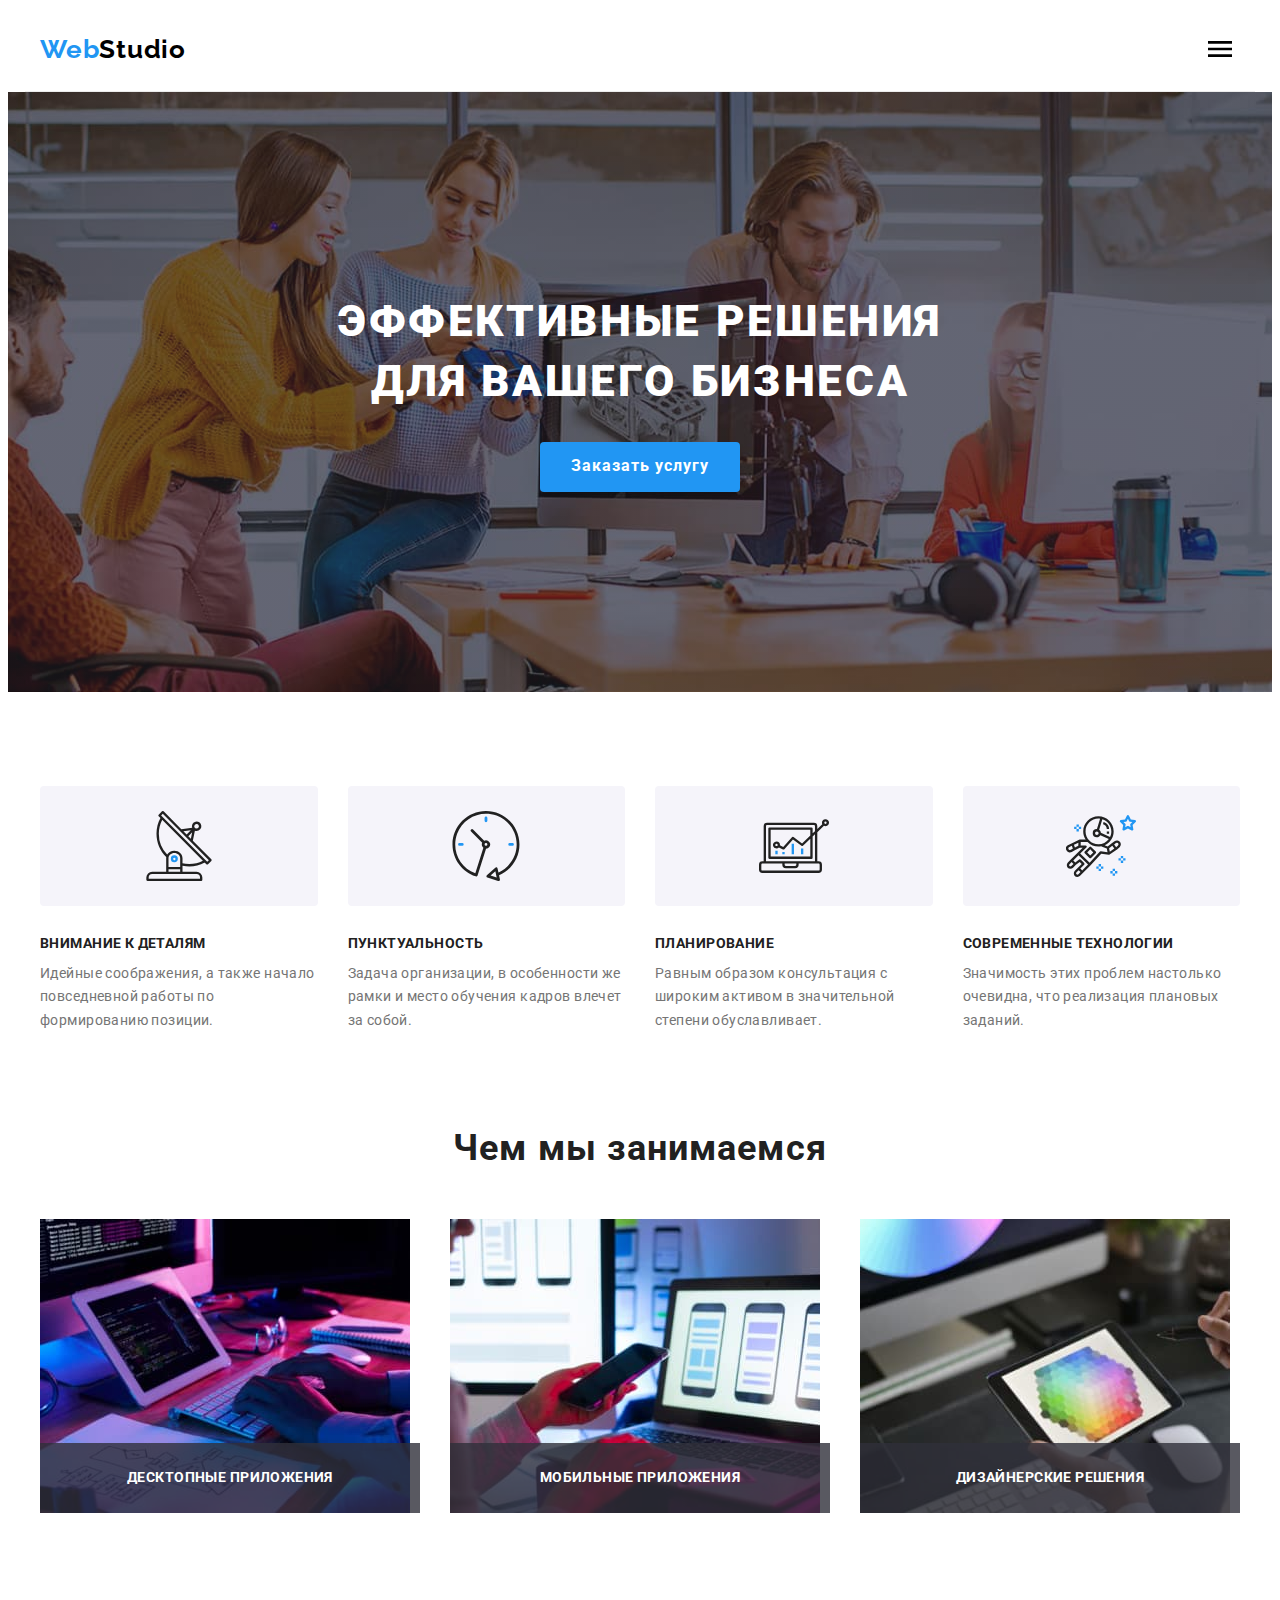
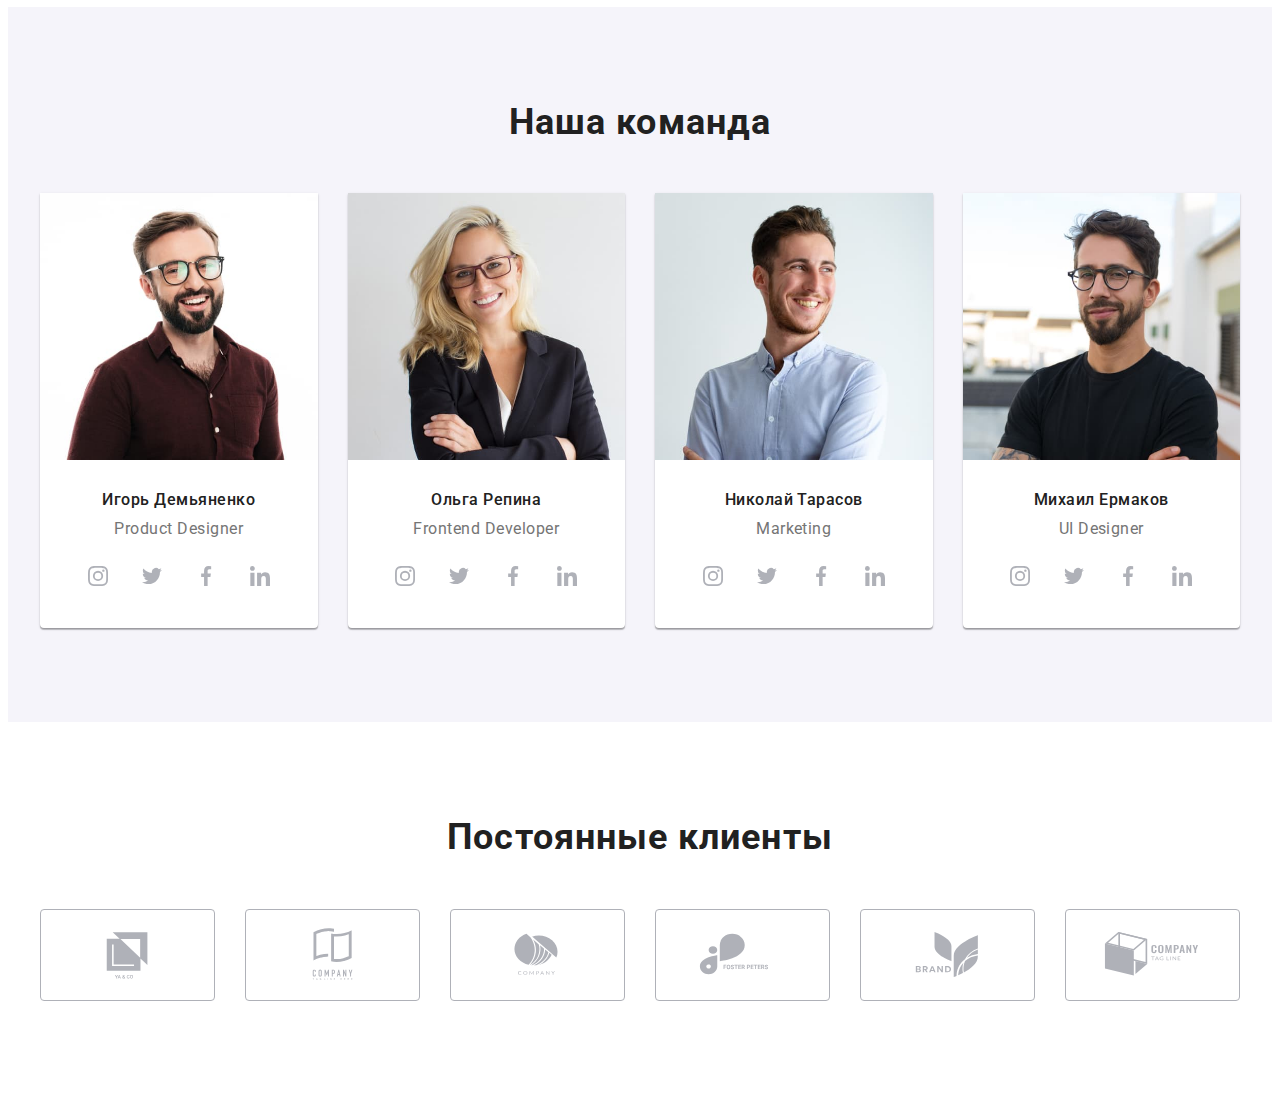
==== commit 3e918635: "добавляет мобильное меню" ====
--- a/index.html
+++ b/index.html
@@ -23,31 +23,40 @@
   <body>
     <!-- -------------------Шапка сайта------------------- -->
 
-    <!-- <header class="header">
+    <header class="header">
       <div class="container header__nav">
-        <nav class="site-nav">
-          <a class="logo link" href="./index.html"
-            >Web<span class="logo logo--black">Studio</span>
-          </a> -->
-
-    <!------------------ Навигация --------------------->
-    <!-- <ul class="menu-list list">
-            <li class="menu-list__item">
-              <a class="menu-list__link link current" href="">Студия</a>
-            </li>
-            <li class="menu-list__item">
-              <a class="menu-list__link link" href="./portfolio.html"
-                >Портфолио</a
-              >
-            </li>
-            <li class="menu-list__item">
-              <a class="menu-list__link link" href="">Контакты</a>
-            </li>
-          </ul>
-        </nav> -->
-
-    <!-------------- Контакты -------------------->
-    <!-- 
+        <!-- <nav class="site-nav"> -->
+        <a class="logo header-logo link" href="./index.html"
+          >Web<span class="logo logo--black">Studio</span>
+        </a>
+        <button type="button" class="menu-open-btn">
+          <svg
+            width="40"
+            height="40"
+            aria-label="Переключатель мобильного меню"
+          >
+            <use href="./images/icons.svg#icon-menu"></use>
+          </svg>
+        </button>
+
+        <!------------------ Навигация --------------------->
+        <ul class="menu-list list">
+          <li class="menu-list__item">
+            <a class="menu-list__link link current" href="">Студия</a>
+          </li>
+          <li class="menu-list__item">
+            <a class="menu-list__link link" href="./portfolio.html"
+              >Портфолио</a
+            >
+          </li>
+          <li class="menu-list__item">
+            <a class="menu-list__link link" href="">Контакты</a>
+          </li>
+        </ul>
+        <!-- </nav> -->
+
+        <!-------------- Контакты -------------------->
+
         <ul class="contact list">
           <li class="contact__item">
             <a href="mailto:info@devstudio.com" class="contact__link link"
@@ -67,7 +76,96 @@
           </li>
         </ul>
       </div>
-    </header> -->
+
+      <!--------------- Мобильне меню ----------------->
+
+      <div class="mob-menu is-hidden">
+        <div class="container">
+          <button type="button" class="menu-close-btn">
+            <svg
+              width="40"
+              height="40"
+              aria-label="Переключатель мобильного меню"
+            >
+              <use href="./images/icons.svg#icon-close-menu"></use>
+            </svg>
+          </button>
+
+          <div class="mob-menu-top">
+            <ul class="mob-menu-list list">
+              <li class="mob-menu-list__item">
+                <a class="mob-menu-list__link link current" href="">Студия</a>
+              </li>
+              <li class="mob-menu-list__item">
+                <a class="mob-menu-list__link link" href="./portfolio.html"
+                  >Портфолио</a
+                >
+              </li>
+              <li class="mob-menu-list__item">
+                <a class="mob-menu-list__link link" href="">Контакты</a>
+              </li>
+            </ul>
+          </div>
+
+          <div class="mob-connect">
+            <ul class="mob-contact list">
+              <li class="mob-contact__item">
+                <a href="tel:+380961111111" class="mob-contact__tel link">
+                  +38 096 111 11 11
+                </a>
+              </li>
+              <li class="mob-contact__item">
+                <a
+                  href="mailto:info@devstudio.com"
+                  class="mob-contact__mail link"
+                >
+                  info@devstudio.com
+                </a>
+              </li>
+            </ul>
+          </div>
+
+          <ul class="mob-soc__list list">
+            <li class="mob-soc__item">
+              <a
+                href=""
+                class="mob-soc__link link"
+                target="_blank"
+                rel="noopener noreferrer nofollow"
+                >Instagram</a
+              >
+            </li>
+            <li class="mob-soc__item">
+              <a
+                href=""
+                class="mob-soc__link link"
+                target="_blank"
+                rel="noopener noreferrer nofollow"
+                >Twitter</a
+              >
+            </li>
+            <li class="mob-soc__item">
+              <a
+                href=""
+                class="mob-soc__link link"
+                target="_blank"
+                rel="noopener noreferrer nofollow"
+                >Facebook</a
+              >
+            </li>
+            <li class="mob-soc__item">
+              <a
+                href=""
+                class="mob-soc__link link"
+                target="_blank"
+                rel="noopener noreferrer nofollow"
+                >LinkedIn</a
+              >
+            </li>
+          </ul>
+        </div>
+      </div>
+    </header>
 
     <!-----------------Секция Hero------------------>
 
@@ -642,5 +740,6 @@
       </div>
     </div>
     <script src="./js/modal.js"></script>
+    <script src="./js/mobile-menu"></script>
   </body>
 </html>
--- a/css/main.min.css
+++ b/css/main.min.css
@@ -1,2 +1,2 @@
-:root{--main-title-color: color #212121;--main-text-color: #757575;--primary-white-color: #ffffff;--secondary-bcg-color: #f5f4fa;--accent-color: #2196f3;--hover-button: #188ce8;--timing-function: cubic-bezier(0.4, 0, 0.2, 1);--transition-duration: 250ms}.visually-hidden{position:absolute;white-space:nowrap;width:1px;height:1px;overflow:hidden;border:0;padding:0;clip:rect(0 0 0 0);-webkit-clip-path:inset(50%);clip-path:inset(50%);margin:-1px}p,h1,h2,h3,h4,h5,h6{margin:0}ul,ol{padding:0;margin:0}img{display:block;max-width:100%}body{font-family:Roboto, Tahoma, sans-serif;background-color:var(--primary-white-color);color:#212121;font-size:14px}.link{text-decoration:none}.list{list-style:none}.container{width:100%;padding-left:15px;padding-right:15px;margin-left:auto;margin-right:auto}@media screen and (min-width: 480px){.container{max-width:450px;-ms-flex-preferred-size:calc(100% - 30px);flex-basis:calc(100% - 30px)}}@media screen and (min-width: 768px) and (max-width: 1199px){.container{max-width:738px;-ms-flex-preferred-size:calc(100% - 30px);flex-basis:calc(100% - 30px)}}@media screen and (min-width: 1200px){.container{max-width:1200px}}.logo{font-family:"Raleway", Tahoma, sans-serif;font-size:26px;line-height:1.19;letter-spacing:0.03em;color:var(--accent-color);display:inline-block}.logo--black{color:#000000}.logo--white{color:var(--primary-white-color)}.button{border-radius:4px;border:none;min-width:200px;height:50px;font-family:inherit;color:var(--primary-white-color);background-color:var(--accent-color);font-weight:700;font-size:16px;line-height:1.9;letter-spacing:0.06em;cursor:pointer;text-align:center;-webkit-box-shadow:0px 4px 4px rgba(0,0,0,0.15);box-shadow:0px 4px 4px rgba(0,0,0,0.15);-webkit-transition:background-color var(--transition-duration) var(--timing-function);transition:background-color var(--transition-duration) var(--timing-function)}.button:hover,.button:focus{background-color:var(--hover-button);-webkit-box-shadow:0px 4px 4px rgba(0,0,0,0.15);box-shadow:0px 4px 4px rgba(0,0,0,0.15)}.section{padding:0 auto}@media screen and (max-width: 1199px){.section{padding:60px 0}}@media screen and (min-width: 1200px){.section{padding:94px 0}}.section-title{font-size:28px;line-height:1.18;text-align:center;letter-spacing:0.03em;margin-bottom:30px;color:var(--main-title-color)}@media screen and (min-width: 1200px){.section-title{font-size:36px;line-height:1.17;margin-bottom:50px}}.subscribe{margin-left:93px}.sub-form{display:-webkit-box;display:-ms-flexbox;display:flex}.sub-label{margin-right:12px}.sub-email{padding:15px 16px;width:358px;height:50px;left:815px;top:2787px;border:1px solid rgba(255,255,255,0.3);-webkit-filter:drop-shadow(0px 4px 4px rgba(0,0,0,0.15));filter:drop-shadow(0px 4px 4px rgba(0,0,0,0.15));border-radius:4px;background:transparent;outline:none}.sub-email::-webkit-input-placeholder{font-size:16px;line-height:1.25;-webkit-box-align:center;align-items:center;letter-spacing:0.03em;color:rgba(255,255,255,0.6)}.sub-email:-ms-input-placeholder{font-size:16px;line-height:1.25;-ms-flex-align:center;align-items:center;letter-spacing:0.03em;color:rgba(255,255,255,0.6)}.sub-email::-ms-input-placeholder{font-size:16px;line-height:1.25;-ms-flex-align:center;align-items:center;letter-spacing:0.03em;color:rgba(255,255,255,0.6)}.sub-email::placeholder{font-size:16px;line-height:1.25;-webkit-box-align:center;-ms-flex-align:center;align-items:center;letter-spacing:0.03em;color:rgba(255,255,255,0.6)}.sub-email:focus-visible{color:var(--primary-white-color)}.sub-btn{display:-webkit-box;display:-ms-flexbox;display:flex;-webkit-box-pack:center;-ms-flex-pack:center;justify-content:center;-webkit-box-align:center;-ms-flex-align:center;align-items:center}.sub-icon{fill:var(--primary-white-color);margin-left:10px}.backdrop{position:fixed;top:0;width:100%;height:100%;background:rgba(0,0,0,0.2);display:-webkit-box;display:-ms-flexbox;display:flex;-webkit-box-align:center;-ms-flex-align:center;align-items:center;-webkit-box-pack:center;-ms-flex-pack:center;justify-content:center;opacity:1;-webkit-transition:opacity var(--transition-duration) var(--timing-function),visibility var(--transition-duration);transition:opacity var(--transition-duration) var(--timing-function),visibility var(--transition-duration)}.is-hidden{opacity:0;pointer-events:none;visibility:hidden}.modal{position:absolute;width:528px;height:581px;padding:40px;background-color:var(--primary-white-color);border-radius:4px;-webkit-box-shadow:0px 1px 3px rgba(0,0,0,0.12),0px 1px 1px rgba(0,0,0,0.14),0px 2px 1px rgba(0,0,0,0.2);box-shadow:0px 1px 3px rgba(0,0,0,0.12),0px 1px 1px rgba(0,0,0,0.14),0px 2px 1px rgba(0,0,0,0.2);-webkit-transform:scale(1);transform:scale(1);-webkit-transition:-webkit-transform var(--transition-duration) var(--timing-function);transition:-webkit-transform var(--transition-duration) var(--timing-function);transition:transform var(--transition-duration) var(--timing-function);transition:transform var(--transition-duration) var(--timing-function), -webkit-transform var(--transition-duration) var(--timing-function)}.backdrop.is-hidden .modal{-webkit-transform:scale(0.1);transform:scale(0.1)}.modal-close-btn{display:-webkit-box;display:-ms-flexbox;display:flex;-webkit-box-pack:center;-ms-flex-pack:center;justify-content:center;-webkit-box-align:center;-ms-flex-align:center;align-items:center;position:absolute;top:8px;right:8px;width:30px;height:30px;border:1px solid rgba(0,0,0,0.1);border-radius:50%;background:var(--primary-white-color);outline:none}.modal-close-btn:hover .close-icon,.modal-close-btn:focus .close-icon{fill:var(--accent-color)}.close-icon{-webkit-transition:fill var(--transition-duration) var(--timing-function);transition:fill var(--transition-duration) var(--timing-function)}.modal-title{font-weight:700;font-size:20px;line-height:1.15;text-align:center;letter-spacing:0.03em;color:var(--main-title-color);margin-bottom:12px}.form-button{display:-webkit-box;display:-ms-flexbox;display:flex;-webkit-box-pack:center;-ms-flex-pack:center;justify-content:center;-webkit-box-align:center;-ms-flex-align:center;align-items:center;margin:0 auto}.form-field{margin-bottom:10px}.modal-input-wrap{position:relative}.form-lable{display:block;margin-bottom:4px;font-size:12px;line-height:1.17;letter-spacing:0.01em;color:var(--main-text-color)}.form-input{width:100%;height:40px;padding-left:42px;border:1px solid rgba(33,33,33,0.2);border-radius:4px;-webkit-box-sizing:border-box;box-sizing:border-box;outline:none;-webkit-transition:border var(--transition-duration) var(--timing-function);transition:border var(--transition-duration) var(--timing-function)}.form-input:focus{border-color:var(--accent-color)}.form-input:focus+.modal-icon{fill:var(--accent-color)}.form-comment{outline:none;-webkit-transition:border var(--transition-duration) var(--timing-function);transition:border var(--transition-duration) var(--timing-function)}.form-comment:focus{border-color:var(--accent-color)}.form-comment::-webkit-input-placeholder{color:rgba(117,117,117,0.5)}.form-comment:-ms-input-placeholder{color:rgba(117,117,117,0.5)}.form-comment::-ms-input-placeholder{color:rgba(117,117,117,0.5)}.form-comment::placeholder{color:rgba(117,117,117,0.5)}.modal-icon{position:absolute;left:12px;top:50%;-webkit-transform:translateY(-50%);transform:translateY(-50%);fill:var(--main-title-color);-webkit-transition:fill var(--transition-duration) var(--timing-function);transition:fill var(--transition-duration) var(--timing-function)}.comment-label{position:relative;display:block;width:448px;height:138px;margin-bottom:20px}.form-comment{position:absolute;resize:none;left:0;bottom:0;padding:12px 16px;width:448px;height:120px;border:1px solid rgba(33,33,33,0.2);border-radius:4px;-webkit-transition:border var(--transition-duration) var(--timing-function);transition:border var(--transition-duration) var(--timing-function)}.check-policy{display:-webkit-box;display:-ms-flexbox;display:flex;-webkit-box-align:center;-ms-flex-align:center;align-items:center;margin-left:14px;margin-bottom:30px;font-size:14px;line-height:1.71;letter-spacing:0.03em;color:var(--main-text-color)}.icon-mod{display:-webkit-box;display:-ms-flexbox;display:flex;-webkit-box-align:center;-ms-flex-align:center;align-items:center;-webkit-box-pack:center;-ms-flex-pack:center;justify-content:center;width:16px;height:15px;border:2px solid #212121;border-radius:4px;margin-right:7px;-webkit-transition:background-color var(--transition-duration) var(--timing-function);transition:background-color var(--transition-duration) var(--timing-function)}.check-input:checked+.check-policy .icon-mod{background-color:var(--accent-color);border:none}.check-icon{fill:transparent;-webkit-transition:fill var(--transition-duration) var(--timing-function);transition:fill var(--transition-duration) var(--timing-function)}.check-input:checked+.check-policy .check-icon{fill:var(--primary-white-color)}.check-condition{color:var(--accent-color)}.portfolio-btn{border-radius:4px;border:none;padding:6px 22px;font-family:inherit;color:var(--main-title-color);background-color:var(--secondary-bcg-color);font-weight:500;font-size:16px;line-height:1.6;letter-spacing:0.03em;cursor:pointer;text-align:center;-webkit-transition:background-color var(--transition-duration) var(--timing-function),color var(--transition-duration) var(--timing-function),-webkit-box-shadow var(--transition-duration) var(--timing-function);transition:background-color var(--transition-duration) var(--timing-function),color var(--transition-duration) var(--timing-function),-webkit-box-shadow var(--transition-duration) var(--timing-function);transition:background-color var(--transition-duration) var(--timing-function),color var(--transition-duration) var(--timing-function),box-shadow var(--transition-duration) var(--timing-function);transition:background-color var(--transition-duration) var(--timing-function),color var(--transition-duration) var(--timing-function),box-shadow var(--transition-duration) var(--timing-function),-webkit-box-shadow var(--transition-duration) var(--timing-function)}.portfolio-btn:hover,.portfolio-btn:focus{color:var(--primary-white-color);background-color:var(--accent-color);-webkit-box-shadow:0px 3px 1px rgba(0,0,0,0.1),0px 1px 2px rgba(0,0,0,0.08),0px 2px 2px rgba(0,0,0,0.12);box-shadow:0px 3px 1px rgba(0,0,0,0.1),0px 1px 2px rgba(0,0,0,0.08),0px 2px 2px rgba(0,0,0,0.12)}.header__nav{display:-webkit-box;display:-ms-flexbox;display:flex;-webkit-box-align:center;-ms-flex-align:center;align-items:center;border-bottom:1px solid #ececec}.site-nav{display:-webkit-box;display:-ms-flexbox;display:flex;-webkit-box-align:center;-ms-flex-align:center;align-items:center}.menu-list{display:-webkit-box;display:-ms-flexbox;display:flex;margin-left:93px}.menu-list .menu-list__item:not(:last-child){margin-right:50px}.menu-list__link{display:block;padding-top:32px;padding-bottom:32px;font-weight:500;line-height:1.14;letter-spacing:0.02em;color:var(--main-title-color);cursor:pointer;-webkit-transition:color var(--transition-duration) var(--timing-function);transition:color var(--transition-duration) var(--timing-function)}.menu-list__link.current{position:relative}.menu-list__link.current::after{content:"";position:absolute;width:100%;height:4px;background-color:var(--accent-color);border-radius:2px;left:0;bottom:-1px}.menu-list__link:hover,.menu-list__link:focus{color:var(--accent-color)}.contact{display:-webkit-box;display:-ms-flexbox;display:flex;margin-left:auto}.contact .contact__item:not(:last-child){margin-right:50px}.contact__link{display:-webkit-inline-box;display:-ms-inline-flexbox;display:inline-flex;-webkit-box-align:center;-ms-flex-align:center;align-items:center;padding-top:32px;padding-bottom:32px;font-weight:500;line-height:1.14;letter-spacing:0.02em;color:var(--main-text-color);-webkit-transition:color var(--transition-duration) var(--timing-function);transition:color var(--transition-duration) var(--timing-function)}.contact__link:hover,.contact__link:focus{color:var(--accent-color)}.current{color:var(--accent-color)}.contact__icon{margin-right:10px;fill:var(--main-text-color)}.contact__link:hover .contact__icon,.contact__link:focus .contact__icon{fill:var(--accent-color)}.hero{padding-top:118px;padding-bottom:118px;margin-right:auto;margin-left:auto;max-width:1600px;text-align:center;background-image:-webkit-gradient(linear, left top, left bottom, from(rgba(47,48,58,0.4)), to(rgba(47,48,58,0.4))),url(../images/hero-mob.jpg);background-image:linear-gradient(rgba(47,48,58,0.4), rgba(47,48,58,0.4)),url(../images/hero-mob.jpg);background-color:#2f303a;background-repeat:no-repeat;background-position:center;background-size:cover}@media (min-device-pixel-ratio: 2), (-webkit-min-device-pixel-ratio: 2), (min-resolution: 192dpi), (min-resolution: 2dppx){.hero{background-image:-webkit-gradient(linear, left top, left bottom, from(rgba(47,48,58,0.4)), to(rgba(47,48,58,0.4))),url(../images/hero-mob-2x.jpg);background-image:linear-gradient(rgba(47,48,58,0.4), rgba(47,48,58,0.4)),url(../images/hero-mob-2x.jpg)}}@media screen and (min-width: 768px) and (max-width: 1199px){.hero{background-image:-webkit-gradient(linear, left top, left bottom, from(rgba(47,48,58,0.4)), to(rgba(47,48,58,0.4))),url(../images/hero-tab.jpg);background-image:linear-gradient(rgba(47,48,58,0.4), rgba(47,48,58,0.4)),url(../images/hero-tab.jpg)}}@media screen and (min-width: 768px) and (max-width: 1199px) and (min-device-pixel-ratio: 2), screen and (min-width: 768px) and (max-width: 1199px) and (-webkit-min-device-pixel-ratio: 2), screen and (min-width: 768px) and (max-width: 1199px) and (min-resolution: 192dpi), screen and (min-width: 768px) and (max-width: 1199px) and (min-resolution: 2dppx){.hero{background-image:-webkit-gradient(linear, left top, left bottom, from(rgba(47,48,58,0.4)), to(rgba(47,48,58,0.4))),url(../images/hero-tab-2x.jpg);background-image:linear-gradient(rgba(47,48,58,0.4), rgba(47,48,58,0.4)),url(../images/hero-tab-2x.jpg)}}@media screen and (min-width: 1200px){.hero{padding-top:200px;padding-bottom:200px;background-image:-webkit-gradient(linear, left top, left bottom, from(rgba(47,48,58,0.4)), to(rgba(47,48,58,0.4))),url(../images/hero-desk.jpg);background-image:linear-gradient(rgba(47,48,58,0.4), rgba(47,48,58,0.4)),url(../images/hero-desk.jpg)}}@media screen and (min-width: 1200px) and (min-device-pixel-ratio: 2), screen and (min-width: 1200px) and (-webkit-min-device-pixel-ratio: 2), screen and (min-width: 1200px) and (min-resolution: 192dpi), screen and (min-width: 1200px) and (min-resolution: 2dppx){.hero{background-image:-webkit-gradient(linear, left top, left bottom, from(rgba(47,48,58,0.4)), to(rgba(47,48,58,0.4))),url(../images/hero-desk-2x.jpg);background-image:linear-gradient(rgba(47,48,58,0.4), rgba(47,48,58,0.4)),url(../images/hero-desk-2x.jpg)}}.hero__title{margin-bottom:30px;max-width:360px;margin-left:auto;margin-right:auto;font-weight:900;font-size:26px;line-height:1.6;text-align:center;letter-spacing:0.06em;text-transform:uppercase;color:#ffffff}@media screen and (min-width: 1200px){.hero__title{max-width:696px;font-size:44px;line-height:1.36}}.features-list{margin-bottom:-30px}@media screen and (min-width: 768px){.features-list{display:-webkit-box;display:-ms-flexbox;display:flex;-ms-flex-wrap:wrap;flex-wrap:wrap;-webkit-box-pack:center;-ms-flex-pack:center;justify-content:center;margin-left:-30px}}.features-list__item{min-width:270px;text-align:left;margin-bottom:30px}@media screen and (min-width: 768px) and (max-width: 1199px){.features-list__item{width:calc((100% - 60px) / 2);margin-left:30px}}@media screen and (min-width: 1200px){.features-list__item{width:calc((100% - 120px) / 4);margin-left:30px}}.features-list__icon{display:-webkit-inline-box;display:-ms-inline-flexbox;display:inline-flex;-webkit-box-pack:center;-ms-flex-pack:center;justify-content:center;-webkit-box-align:center;-ms-flex-align:center;align-items:center;width:100%;height:120px;margin-bottom:30px;border:none;border-radius:4px;background-color:var(--secondary-bcg-color)}.features-list__title{margin-bottom:10px;font-size:14px;line-height:1.14;letter-spacing:0.03em;text-transform:uppercase;text-align:center;color:var(--main-title-color)}@media screen and (min-width: 768px){.features-list__title{text-align:left}}.features-list__text{line-height:1.7;letter-spacing:0.03em;color:var(--main-text-color)}.section-work{padding-top:0}@media screen and (max-width: 1199px){.section-work{display:none}}.work{display:-webkit-box;display:-ms-flexbox;display:flex;margin-left:-30px}.work__item{-ms-flex-preferred-size:calc((100% - 90px) / 3);flex-basis:calc((100% - 90px) / 3);margin-left:30px}.work__box{position:relative}.work__text{position:absolute;bottom:0;display:-webkit-box;display:-ms-flexbox;display:flex;-webkit-box-pack:center;-ms-flex-pack:center;justify-content:center;-webkit-box-align:center;-ms-flex-align:center;align-items:center;width:100%;height:70px;font-weight:700;line-height:1.14;letter-spacing:0.03em;text-transform:uppercase;color:var(--primary-white-color);background:rgba(47,48,58,0.8)}.staff{background-color:var(--secondary-bcg-color)}.section-staff-list{margin-bottom:-30px}@media screen and (min-width: 768px){.section-staff-list{display:-webkit-box;display:-ms-flexbox;display:flex;-ms-flex-wrap:wrap;flex-wrap:wrap;-webkit-box-pack:center;-ms-flex-pack:center;justify-content:center;margin-left:-30px}}.staff-list-item{margin-bottom:30px;background:var(--primary-white-color);-webkit-box-shadow:0px 1px 3px rgba(0,0,0,0.12),0px 1px 1px rgba(0,0,0,0.14),0px 2px 1px rgba(0,0,0,0.2);box-shadow:0px 1px 3px rgba(0,0,0,0.12),0px 1px 1px rgba(0,0,0,0.14),0px 2px 1px rgba(0,0,0,0.2);border-radius:0px 0px 4px 4px}@media screen and (min-width: 768px){.staff-list-item{-ms-flex-preferred-size:calc((100% - 60px) / 2);flex-basis:calc((100% - 60px) / 2);margin-left:30px}}@media screen and (min-width: 1200px){.staff-list-item{-ms-flex-preferred-size:calc((100% - 120px) / 4);flex-basis:calc((100% - 120px) / 4)}}.card-img{width:100%}.staff-title{margin-bottom:10px;font-weight:500;font-size:16px;line-height:1.19;letter-spacing:0.03em;color:var(--main-title-color)}.staff-box{padding-top:30px;padding-bottom:30px;text-align:center}.staff-text{font-size:16px;line-height:1.19;text-align:center;letter-spacing:0.03em;color:var(--main-text-color);margin-bottom:16px}.staff-soc-list{display:-webkit-box;display:-ms-flexbox;display:flex;-webkit-box-pack:center;-ms-flex-pack:center;justify-content:center}.staff-soc-link{display:-webkit-box;display:-ms-flexbox;display:flex;-webkit-box-pack:center;-ms-flex-pack:center;justify-content:center;-webkit-box-align:center;-ms-flex-align:center;align-items:center;width:44px;height:44px;background-color:var(--primary-white-color);border-radius:50%;-webkit-transition:background-color var(--transition-duration) var(--timing-function);transition:background-color var(--transition-duration) var(--timing-function)}.staff-soc-link:hover,.staff-soc-link:focus{background-color:var(--accent-color)}.staff-soc-icon{fill:#afb1b8;-webkit-transition:fill var(--transition-duration) var(--timing-function);transition:fill var(--transition-duration) var(--timing-function)}.staff-soc-link:hover .staff-soc-icon,.staff-soc-link:focus .staff-soc-icon{fill:var(--primary-white-color)}.staff-soc-item+.staff-soc-item{margin-left:10px}.clients-list{display:-webkit-box;display:-ms-flexbox;display:flex;-ms-flex-wrap:wrap;flex-wrap:wrap;-webkit-box-pack:center;-ms-flex-pack:center;justify-content:center;margin-left:-15px;margin-right:-15px}.clients-item{margin-left:15px;margin-right:15px}@media screen and (max-width: 479px){.clients-item{width:calc((100% - 60px) / 2)}.clients-item:nth-last-of-type(n+3){margin-bottom:30px}}@media screen and (min-width: 480px) and (max-width: 1199px){.clients-item{width:calc((100% - 90px) / 3)}.clients-item:nth-last-of-type(n+4){margin-bottom:30px}}@media screen and (min-width: 1200px){.clients-item{width:calc((100% - 180px) / 6)}}.clients-link{display:-webkit-box;display:-ms-flexbox;display:flex;-webkit-box-pack:center;-ms-flex-pack:center;justify-content:center;-webkit-box-align:center;-ms-flex-align:center;align-items:center;width:100%;height:92px;border:1px solid #afb1b8;-webkit-box-sizing:border-box;box-sizing:border-box;border-radius:4px;-webkit-transition:border var(--transition-duration) var(--timing-function);transition:border var(--transition-duration) var(--timing-function)}.clients-link:hover,.clients-link:focus{border:1px solid var(--accent-color)}.clients-icon{fill:#afb1b8;-webkit-transition:fill var(--transition-duration) var(--timing-function);transition:fill var(--transition-duration) var(--timing-function)}.clients-link:hover .clients-icon,.clients-link:focus .clients-icon{fill:var(--accent-color)}.footer{background-color:#2f303a;padding-top:60px;padding-bottom:60px}.container.footer-cont{display:-webkit-box;display:-ms-flexbox;display:flex;-webkit-box-align:baseline;-ms-flex-align:baseline;align-items:baseline}.footer-logo{display:inline-block;margin-bottom:20px}.footer-list li+li{margin-top:9px}.footer-adress{line-height:1.71;letter-spacing:0.03em;color:var(--primary-white-color);font-style:normal}.footer-contact{line-height:1.71;letter-spacing:0.03em;color:rgba(255,255,255,0.6);font-style:normal;-webkit-transition:color var(--transition-duration) var(--timing-function);transition:color var(--transition-duration) var(--timing-function)}.footer-contact:hover,.footer-contact:focus{color:var(--accent-color)}.footer-social{margin-left:70px}.footer-soc-title{font-size:14px;line-height:1.14;letter-spacing:0.03em;text-transform:uppercase;color:#ffffff;margin-bottom:20px}.footer-soc-list{display:-webkit-box;display:-ms-flexbox;display:flex}.footer-soc-item+.footer-soc-item{margin-left:10px}.footer-soc-link{display:-webkit-box;display:-ms-flexbox;display:flex;-webkit-box-pack:center;-ms-flex-pack:center;justify-content:center;-webkit-box-align:center;-ms-flex-align:center;align-items:center;width:44px;height:44px;background-color:rgba(255,255,255,0.1);border-radius:50%;-webkit-transition:background-color var(--transition-duration) var(--timing-function);transition:background-color var(--transition-duration) var(--timing-function)}.footer-soc-link:hover,.footer-soc-link:focus{background-color:var(--accent-color)}.footer-soc-icon{fill:var(--primary-white-color)}.current-filter{background-color:var(--accent-color);color:var(--primary-white-color)}.portfolio-filter{display:-webkit-box;display:-ms-flexbox;display:flex;margin-bottom:50px;-webkit-box-pack:center;-ms-flex-pack:center;justify-content:center}.portfolio-filter li+li{margin-left:8px}.portfolio-list{display:-webkit-box;display:-ms-flexbox;display:flex;-ms-flex-wrap:wrap;flex-wrap:wrap;margin-left:-30px;margin-top:-30px}.portfolio-item{-ms-flex-preferred-size:calc((100% - 90px) / 3);flex-basis:calc((100% - 90px) / 3);margin-left:30px;margin-top:30px;width:370px;height:404px}.portfolio-link{-webkit-transition:-webkit-box-shadow var(--transition-duration) var(--timing-function);transition:-webkit-box-shadow var(--transition-duration) var(--timing-function);transition:box-shadow var(--transition-duration) var(--timing-function);transition:box-shadow var(--transition-duration) var(--timing-function), -webkit-box-shadow var(--transition-duration) var(--timing-function)}.portfolio-link:hover,.portfolio-link:focus{-webkit-box-shadow:0px 4px 4px rgba(0,0,0,0.25),0px 1px 1px rgba(0,0,0,0.12),0px 4px 4px rgba(0,0,0,0.06);box-shadow:0px 4px 4px rgba(0,0,0,0.25),0px 1px 1px rgba(0,0,0,0.12),0px 4px 4px rgba(0,0,0,0.06)}.portfolio-link{display:block;text-decoration:none;color:var(--main-title-color)}.portfolio-top-wrap{position:relative;overflow:hidden}.portfolio-top-text{position:absolute;top:0;background:rgba(33,150,243,0.9);padding:63px 24px;height:100%;font-size:18px;line-height:1.56;letter-spacing:0.03em;color:#ffffff;-webkit-transform:translateY(101%);transform:translateY(101%);-webkit-transition:-webkit-transform var(--transition-duration) var(--timing-function);transition:-webkit-transform var(--transition-duration) var(--timing-function);transition:transform var(--transition-duration) var(--timing-function);transition:transform var(--transition-duration) var(--timing-function), -webkit-transform var(--transition-duration) var(--timing-function)}.portfolio-link:hover .portfolio-top-text,.portfolio-link:focus .portfolio-top-text{-webkit-transform:translateY(0%);transform:translateY(0%)}.text-box{padding:20px 24px;background-color:var(--primary-white-color);border:1px solid #eeeeee}.portfolio-title{margin-bottom:4px;font-size:18px;line-height:2;letter-spacing:0.06em}.portfolio-direction{font-size:16px;line-height:1.9;letter-spacing:0.03em;color:var(--main-text-color)}
+:root{--main-title-color: color #212121;--main-text-color: #757575;--primary-white-color: #ffffff;--secondary-bcg-color: #f5f4fa;--accent-color: #2196f3;--hover-button: #188ce8;--timing-function: cubic-bezier(0.4, 0, 0.2, 1);--transition-duration: 250ms}.visually-hidden{position:absolute;white-space:nowrap;width:1px;height:1px;overflow:hidden;border:0;padding:0;clip:rect(0 0 0 0);-webkit-clip-path:inset(50%);clip-path:inset(50%);margin:-1px}p,h1,h2,h3,h4,h5,h6{margin:0}ul,ol{padding:0;margin:0}img{display:block;max-width:100%}body{font-family:Roboto, Tahoma, sans-serif;background-color:var(--primary-white-color);color:#212121;font-size:14px}.link{text-decoration:none}.list{list-style:none}.container{width:100%;padding-left:15px;padding-right:15px;margin-left:auto;margin-right:auto}@media screen and (min-width: 480px){.container{width:450px}}@media screen and (min-width: 768px){.container{width:738px}}@media screen and (min-width: 1200px){.container{width:1200px}}.logo{font-family:"Raleway", Tahoma, sans-serif;font-weight:700;font-size:24px;line-height:1.17;letter-spacing:0.03em;color:var(--accent-color);display:inline-block}.logo--black{color:#000000}.logo--white{color:var(--primary-white-color)}@media screen and (min-width: 1200px){.logo{font-size:26px;line-height:1.19}}.header-logo{padding:16px 0}@media screen and (min-width: 768px){.header-logo{padding:26px 0}}.button{border-radius:4px;border:none;min-width:200px;height:50px;font-family:inherit;color:var(--primary-white-color);background-color:var(--accent-color);font-weight:700;font-size:16px;line-height:1.9;letter-spacing:0.06em;cursor:pointer;text-align:center;-webkit-box-shadow:0px 4px 4px rgba(0,0,0,0.15);box-shadow:0px 4px 4px rgba(0,0,0,0.15);-webkit-transition:background-color var(--transition-duration) var(--timing-function);transition:background-color var(--transition-duration) var(--timing-function)}.button:hover,.button:focus{background-color:var(--hover-button);-webkit-box-shadow:0px 4px 4px rgba(0,0,0,0.15);box-shadow:0px 4px 4px rgba(0,0,0,0.15)}.section{padding:60px 0}@media screen and (min-width: 1200px){.section{padding:94px 0}}.section-title{font-size:28px;line-height:1.18;text-align:center;letter-spacing:0.03em;margin-bottom:30px;color:var(--main-title-color)}@media screen and (min-width: 1200px){.section-title{font-size:36px;line-height:1.17;margin-bottom:50px}}.subscribe{margin-left:93px}.sub-form{display:-webkit-box;display:-ms-flexbox;display:flex}.sub-label{margin-right:12px}.sub-email{padding:15px 16px;width:358px;height:50px;left:815px;top:2787px;border:1px solid rgba(255,255,255,0.3);-webkit-filter:drop-shadow(0px 4px 4px rgba(0,0,0,0.15));filter:drop-shadow(0px 4px 4px rgba(0,0,0,0.15));border-radius:4px;background:transparent;outline:none}.sub-email::-webkit-input-placeholder{font-size:16px;line-height:1.25;-webkit-box-align:center;align-items:center;letter-spacing:0.03em;color:rgba(255,255,255,0.6)}.sub-email:-ms-input-placeholder{font-size:16px;line-height:1.25;-ms-flex-align:center;align-items:center;letter-spacing:0.03em;color:rgba(255,255,255,0.6)}.sub-email::-ms-input-placeholder{font-size:16px;line-height:1.25;-ms-flex-align:center;align-items:center;letter-spacing:0.03em;color:rgba(255,255,255,0.6)}.sub-email::placeholder{font-size:16px;line-height:1.25;-webkit-box-align:center;-ms-flex-align:center;align-items:center;letter-spacing:0.03em;color:rgba(255,255,255,0.6)}.sub-email:focus-visible{color:var(--primary-white-color)}.sub-btn{display:-webkit-box;display:-ms-flexbox;display:flex;-webkit-box-pack:center;-ms-flex-pack:center;justify-content:center;-webkit-box-align:center;-ms-flex-align:center;align-items:center}.sub-icon{fill:var(--primary-white-color);margin-left:10px}.backdrop{position:fixed;top:0;width:100%;height:100%;background:rgba(0,0,0,0.2);display:-webkit-box;display:-ms-flexbox;display:flex;-webkit-box-align:center;-ms-flex-align:center;align-items:center;-webkit-box-pack:center;-ms-flex-pack:center;justify-content:center;opacity:1;-webkit-transition:opacity var(--transition-duration) var(--timing-function),visibility var(--transition-duration);transition:opacity var(--transition-duration) var(--timing-function),visibility var(--transition-duration)}.is-hidden{opacity:0;pointer-events:none;visibility:hidden}.modal{position:absolute;width:528px;height:581px;padding:40px;background-color:var(--primary-white-color);border-radius:4px;-webkit-box-shadow:0px 1px 3px rgba(0,0,0,0.12),0px 1px 1px rgba(0,0,0,0.14),0px 2px 1px rgba(0,0,0,0.2);box-shadow:0px 1px 3px rgba(0,0,0,0.12),0px 1px 1px rgba(0,0,0,0.14),0px 2px 1px rgba(0,0,0,0.2);-webkit-transform:scale(1);transform:scale(1);-webkit-transition:-webkit-transform var(--transition-duration) var(--timing-function);transition:-webkit-transform var(--transition-duration) var(--timing-function);transition:transform var(--transition-duration) var(--timing-function);transition:transform var(--transition-duration) var(--timing-function), -webkit-transform var(--transition-duration) var(--timing-function)}.backdrop.is-hidden .modal{-webkit-transform:scale(0.1);transform:scale(0.1)}.modal-close-btn{display:-webkit-box;display:-ms-flexbox;display:flex;-webkit-box-pack:center;-ms-flex-pack:center;justify-content:center;-webkit-box-align:center;-ms-flex-align:center;align-items:center;position:absolute;top:8px;right:8px;width:30px;height:30px;border:1px solid rgba(0,0,0,0.1);border-radius:50%;background:var(--primary-white-color);outline:none}.modal-close-btn:hover .close-icon,.modal-close-btn:focus .close-icon{fill:var(--accent-color)}.close-icon{-webkit-transition:fill var(--transition-duration) var(--timing-function);transition:fill var(--transition-duration) var(--timing-function)}.modal-title{font-weight:700;font-size:20px;line-height:1.15;text-align:center;letter-spacing:0.03em;color:var(--main-title-color);margin-bottom:12px}.form-button{display:-webkit-box;display:-ms-flexbox;display:flex;-webkit-box-pack:center;-ms-flex-pack:center;justify-content:center;-webkit-box-align:center;-ms-flex-align:center;align-items:center;margin:0 auto}.form-field{margin-bottom:10px}.modal-input-wrap{position:relative}.form-lable{display:block;margin-bottom:4px;font-size:12px;line-height:1.17;letter-spacing:0.01em;color:var(--main-text-color)}.form-input{width:100%;height:40px;padding-left:42px;border:1px solid rgba(33,33,33,0.2);border-radius:4px;-webkit-box-sizing:border-box;box-sizing:border-box;outline:none;-webkit-transition:border var(--transition-duration) var(--timing-function);transition:border var(--transition-duration) var(--timing-function)}.form-input:focus{border-color:var(--accent-color)}.form-input:focus+.modal-icon{fill:var(--accent-color)}.form-comment{outline:none;-webkit-transition:border var(--transition-duration) var(--timing-function);transition:border var(--transition-duration) var(--timing-function)}.form-comment:focus{border-color:var(--accent-color)}.form-comment::-webkit-input-placeholder{color:rgba(117,117,117,0.5)}.form-comment:-ms-input-placeholder{color:rgba(117,117,117,0.5)}.form-comment::-ms-input-placeholder{color:rgba(117,117,117,0.5)}.form-comment::placeholder{color:rgba(117,117,117,0.5)}.modal-icon{position:absolute;left:12px;top:50%;-webkit-transform:translateY(-50%);transform:translateY(-50%);fill:var(--main-title-color);-webkit-transition:fill var(--transition-duration) var(--timing-function);transition:fill var(--transition-duration) var(--timing-function)}.comment-label{position:relative;display:block;width:448px;height:138px;margin-bottom:20px}.form-comment{position:absolute;resize:none;left:0;bottom:0;padding:12px 16px;width:448px;height:120px;border:1px solid rgba(33,33,33,0.2);border-radius:4px;-webkit-transition:border var(--transition-duration) var(--timing-function);transition:border var(--transition-duration) var(--timing-function)}.check-policy{display:-webkit-box;display:-ms-flexbox;display:flex;-webkit-box-align:center;-ms-flex-align:center;align-items:center;margin-left:14px;margin-bottom:30px;font-size:14px;line-height:1.71;letter-spacing:0.03em;color:var(--main-text-color)}.icon-mod{display:-webkit-box;display:-ms-flexbox;display:flex;-webkit-box-align:center;-ms-flex-align:center;align-items:center;-webkit-box-pack:center;-ms-flex-pack:center;justify-content:center;width:16px;height:15px;border:2px solid #212121;border-radius:4px;margin-right:7px;-webkit-transition:background-color var(--transition-duration) var(--timing-function);transition:background-color var(--transition-duration) var(--timing-function)}.check-input:checked+.check-policy .icon-mod{background-color:var(--accent-color);border:none}.check-icon{fill:transparent;-webkit-transition:fill var(--transition-duration) var(--timing-function);transition:fill var(--transition-duration) var(--timing-function)}.check-input:checked+.check-policy .check-icon{fill:var(--primary-white-color)}.check-condition{color:var(--accent-color)}.portfolio-btn{border-radius:4px;border:none;padding:6px 22px;font-family:inherit;color:var(--main-title-color);background-color:var(--secondary-bcg-color);font-weight:500;font-size:16px;line-height:1.6;letter-spacing:0.03em;cursor:pointer;text-align:center;-webkit-transition:background-color var(--transition-duration) var(--timing-function),color var(--transition-duration) var(--timing-function),-webkit-box-shadow var(--transition-duration) var(--timing-function);transition:background-color var(--transition-duration) var(--timing-function),color var(--transition-duration) var(--timing-function),-webkit-box-shadow var(--transition-duration) var(--timing-function);transition:background-color var(--transition-duration) var(--timing-function),color var(--transition-duration) var(--timing-function),box-shadow var(--transition-duration) var(--timing-function);transition:background-color var(--transition-duration) var(--timing-function),color var(--transition-duration) var(--timing-function),box-shadow var(--transition-duration) var(--timing-function),-webkit-box-shadow var(--transition-duration) var(--timing-function)}.portfolio-btn:hover,.portfolio-btn:focus{color:var(--primary-white-color);background-color:var(--accent-color);-webkit-box-shadow:0px 3px 1px rgba(0,0,0,0.1),0px 1px 2px rgba(0,0,0,0.08),0px 2px 2px rgba(0,0,0,0.12);box-shadow:0px 3px 1px rgba(0,0,0,0.1),0px 1px 2px rgba(0,0,0,0.08),0px 2px 2px rgba(0,0,0,0.12)}.header__nav{display:-webkit-box;display:-ms-flexbox;display:flex;-webkit-box-align:center;-ms-flex-align:center;align-items:center;-webkit-box-pack:justify;-ms-flex-pack:justify;justify-content:space-between;border-bottom:1px solid #ececec}.menu-open-btn,.menu-close-btn{display:-webkit-inline-box;display:-ms-inline-flexbox;display:inline-flex;margin:0;padding:0;border:none;background-color:transparent;cursor:pointer}.menu-open-btn{margin-left:auto}.menu-close-btn{display:block;margin-left:auto;margin-top:10px}.menu-list{display:none;margin-left:93px}.menu-list .menu-list__item:not(:last-child){margin-right:50px}.menu-list__link{display:block;padding-top:32px;padding-bottom:32px;font-weight:500;line-height:1.14;letter-spacing:0.02em;color:var(--main-title-color);cursor:pointer;-webkit-transition:color var(--transition-duration) var(--timing-function);transition:color var(--transition-duration) var(--timing-function)}.menu-list__link.current{position:relative}.menu-list__link.current::after{content:"";position:absolute;width:100%;height:4px;background-color:var(--accent-color);border-radius:2px;left:0;bottom:-1px}.menu-list__link:hover,.menu-list__link:focus{color:var(--accent-color)}.contact{display:none;margin-left:auto}.contact .contact__item:not(:last-child){margin-right:50px}.contact__link{display:-webkit-inline-box;display:-ms-inline-flexbox;display:inline-flex;-webkit-box-align:center;-ms-flex-align:center;align-items:center;padding-top:32px;padding-bottom:32px;font-weight:500;line-height:1.14;letter-spacing:0.02em;color:var(--main-text-color);-webkit-transition:color var(--transition-duration) var(--timing-function);transition:color var(--transition-duration) var(--timing-function)}.contact__link:hover,.contact__link:focus{color:var(--accent-color)}.current{color:var(--accent-color)}.contact__icon{margin-right:10px;fill:var(--main-text-color)}.contact__link:hover .contact__icon,.contact__link:focus .contact__icon{fill:var(--accent-color)}.mob-menu{position:fixed;z-index:1;top:0;left:0;width:100vw;height:100vh;padding-left:25px;pointer-events:inherit;background-color:#ffffff}.mob-menu .container{display:block}.mob-menu-list__item:not(:last-child),.mob-contact__tel{display:block;margin-bottom:32px}.mob-menu-list__link{font-weight:500;font-size:40px;line-height:1.17;text-align:left;letter-spacing:0.02em;color:var(--main-title-color)}.mob-contact__tel{font-weight:500;font-size:34px;line-height:1.18;letter-spacing:0.02em;color:var(--accent-color)}.mob-contact__mail{font-weight:500;font-size:24px;line-height:1.17;letter-spacing:0.02em;color:var(--main-text-color)}.mob-soc__link{font-weight:500;font-size:18px;line-height:1.22;letter-spacing:0.02em;color:var(--accent-color)}.hero{padding-top:118px;padding-bottom:118px;margin-right:auto;margin-left:auto;max-width:1600px;text-align:center;background-image:-webkit-gradient(linear, left top, left bottom, from(rgba(47,48,58,0.4)), to(rgba(47,48,58,0.4))),url(../images/hero-mob.jpg);background-image:linear-gradient(rgba(47,48,58,0.4), rgba(47,48,58,0.4)),url(../images/hero-mob.jpg);background-color:#2f303a;background-repeat:no-repeat;background-position:center;background-size:cover}@media (min-device-pixel-ratio: 2), (-webkit-min-device-pixel-ratio: 2), (min-resolution: 192dpi), (min-resolution: 2dppx){.hero{background-image:-webkit-gradient(linear, left top, left bottom, from(rgba(47,48,58,0.4)), to(rgba(47,48,58,0.4))),url(../images/hero-mob-2x.jpg);background-image:linear-gradient(rgba(47,48,58,0.4), rgba(47,48,58,0.4)),url(../images/hero-mob-2x.jpg)}}@media screen and (min-width: 768px) and (max-width: 1199px){.hero{background-image:-webkit-gradient(linear, left top, left bottom, from(rgba(47,48,58,0.4)), to(rgba(47,48,58,0.4))),url(../images/hero-tab.jpg);background-image:linear-gradient(rgba(47,48,58,0.4), rgba(47,48,58,0.4)),url(../images/hero-tab.jpg)}}@media screen and (min-width: 768px) and (max-width: 1199px) and (min-device-pixel-ratio: 2), screen and (min-width: 768px) and (max-width: 1199px) and (-webkit-min-device-pixel-ratio: 2), screen and (min-width: 768px) and (max-width: 1199px) and (min-resolution: 192dpi), screen and (min-width: 768px) and (max-width: 1199px) and (min-resolution: 2dppx){.hero{background-image:-webkit-gradient(linear, left top, left bottom, from(rgba(47,48,58,0.4)), to(rgba(47,48,58,0.4))),url(../images/hero-tab-2x.jpg);background-image:linear-gradient(rgba(47,48,58,0.4), rgba(47,48,58,0.4)),url(../images/hero-tab-2x.jpg)}}@media screen and (min-width: 1200px){.hero{padding-top:200px;padding-bottom:200px;background-image:-webkit-gradient(linear, left top, left bottom, from(rgba(47,48,58,0.4)), to(rgba(47,48,58,0.4))),url(../images/hero-desk.jpg);background-image:linear-gradient(rgba(47,48,58,0.4), rgba(47,48,58,0.4)),url(../images/hero-desk.jpg)}}@media screen and (min-width: 1200px) and (min-device-pixel-ratio: 2), screen and (min-width: 1200px) and (-webkit-min-device-pixel-ratio: 2), screen and (min-width: 1200px) and (min-resolution: 192dpi), screen and (min-width: 1200px) and (min-resolution: 2dppx){.hero{background-image:-webkit-gradient(linear, left top, left bottom, from(rgba(47,48,58,0.4)), to(rgba(47,48,58,0.4))),url(../images/hero-desk-2x.jpg);background-image:linear-gradient(rgba(47,48,58,0.4), rgba(47,48,58,0.4)),url(../images/hero-desk-2x.jpg)}}.hero__title{margin-bottom:30px;max-width:360px;margin-left:auto;margin-right:auto;font-weight:900;font-size:26px;line-height:1.6;text-align:center;letter-spacing:0.06em;text-transform:uppercase;color:#ffffff}@media screen and (min-width: 1200px){.hero__title{max-width:696px;font-size:44px;line-height:1.36}}.features-list{margin-bottom:-30px}@media screen and (min-width: 768px){.features-list{display:-webkit-box;display:-ms-flexbox;display:flex;-ms-flex-wrap:wrap;flex-wrap:wrap;-webkit-box-pack:center;-ms-flex-pack:center;justify-content:center;margin-left:-30px}}.features-list__item{min-width:270px;text-align:left;margin-bottom:30px}@media screen and (min-width: 768px){.features-list__item{width:calc((100% - 60px) / 2);margin-left:30px}}@media screen and (min-width: 1200px){.features-list__item{width:calc((100% - 120px) / 4);margin-left:30px}}.features-list__icon{display:-webkit-inline-box;display:-ms-inline-flexbox;display:inline-flex;-webkit-box-pack:center;-ms-flex-pack:center;justify-content:center;-webkit-box-align:center;-ms-flex-align:center;align-items:center;width:100%;height:120px;margin-bottom:30px;border:none;border-radius:4px;background-color:var(--secondary-bcg-color)}.features-list__title{margin-bottom:10px;font-size:14px;line-height:1.14;letter-spacing:0.03em;text-transform:uppercase;text-align:center;color:var(--main-title-color)}@media screen and (min-width: 768px){.features-list__title{text-align:left}}.features-list__text{line-height:1.7;letter-spacing:0.03em;color:var(--main-text-color)}.section-work{padding-top:0}@media screen and (max-width: 1199px){.section-work{display:none}}.work{display:-webkit-box;display:-ms-flexbox;display:flex;margin-left:-30px}.work__item{-ms-flex-preferred-size:calc((100% - 90px) / 3);flex-basis:calc((100% - 90px) / 3);margin-left:30px}.work__box{position:relative}.work__text{position:absolute;bottom:0;display:-webkit-box;display:-ms-flexbox;display:flex;-webkit-box-pack:center;-ms-flex-pack:center;justify-content:center;-webkit-box-align:center;-ms-flex-align:center;align-items:center;width:100%;height:70px;font-weight:700;line-height:1.14;letter-spacing:0.03em;text-transform:uppercase;color:var(--primary-white-color);background:rgba(47,48,58,0.8)}.staff{background-color:var(--secondary-bcg-color)}.section-staff-list{margin-bottom:-30px}@media screen and (min-width: 768px){.section-staff-list{display:-webkit-box;display:-ms-flexbox;display:flex;-ms-flex-wrap:wrap;flex-wrap:wrap;-webkit-box-pack:center;-ms-flex-pack:center;justify-content:center;margin-left:-30px}}.staff-list-item{margin-bottom:30px;background:var(--primary-white-color);-webkit-box-shadow:0px 1px 3px rgba(0,0,0,0.12),0px 1px 1px rgba(0,0,0,0.14),0px 2px 1px rgba(0,0,0,0.2);box-shadow:0px 1px 3px rgba(0,0,0,0.12),0px 1px 1px rgba(0,0,0,0.14),0px 2px 1px rgba(0,0,0,0.2);border-radius:0px 0px 4px 4px}@media screen and (min-width: 768px){.staff-list-item{-ms-flex-preferred-size:calc((100% - 60px) / 2);flex-basis:calc((100% - 60px) / 2);margin-left:30px}}@media screen and (min-width: 1200px){.staff-list-item{-ms-flex-preferred-size:calc((100% - 120px) / 4);flex-basis:calc((100% - 120px) / 4)}}.card-img{width:100%}.staff-title{margin-bottom:10px;font-weight:500;font-size:16px;line-height:1.19;letter-spacing:0.03em;color:var(--main-title-color)}.staff-box{padding-top:30px;padding-bottom:30px;text-align:center}.staff-text{font-size:16px;line-height:1.19;text-align:center;letter-spacing:0.03em;color:var(--main-text-color);margin-bottom:16px}.staff-soc-list{display:-webkit-box;display:-ms-flexbox;display:flex;-webkit-box-pack:center;-ms-flex-pack:center;justify-content:center}.staff-soc-link{display:-webkit-box;display:-ms-flexbox;display:flex;-webkit-box-pack:center;-ms-flex-pack:center;justify-content:center;-webkit-box-align:center;-ms-flex-align:center;align-items:center;width:44px;height:44px;background-color:var(--primary-white-color);border-radius:50%;-webkit-transition:background-color var(--transition-duration) var(--timing-function);transition:background-color var(--transition-duration) var(--timing-function)}.staff-soc-link:hover,.staff-soc-link:focus{background-color:var(--accent-color)}.staff-soc-icon{fill:#afb1b8;-webkit-transition:fill var(--transition-duration) var(--timing-function);transition:fill var(--transition-duration) var(--timing-function)}.staff-soc-link:hover .staff-soc-icon,.staff-soc-link:focus .staff-soc-icon{fill:var(--primary-white-color)}.staff-soc-item+.staff-soc-item{margin-left:10px}.clients-list{display:-webkit-box;display:-ms-flexbox;display:flex;-ms-flex-wrap:wrap;flex-wrap:wrap;-webkit-box-pack:center;-ms-flex-pack:center;justify-content:center;margin-left:-15px;margin-right:-15px}.clients-item{margin-left:15px;margin-right:15px}@media screen and (max-width: 479px){.clients-item{width:calc((100% - 60px) / 2)}.clients-item:nth-last-of-type(n+3){margin-bottom:30px}}@media screen and (min-width: 480px) and (max-width: 1199px){.clients-item{width:calc((100% - 90px) / 3)}.clients-item:nth-last-of-type(n+4){margin-bottom:30px}}@media screen and (min-width: 1200px){.clients-item{width:calc((100% - 180px) / 6)}}.clients-link{display:-webkit-box;display:-ms-flexbox;display:flex;-webkit-box-pack:center;-ms-flex-pack:center;justify-content:center;-webkit-box-align:center;-ms-flex-align:center;align-items:center;width:100%;height:92px;border:1px solid #afb1b8;-webkit-box-sizing:border-box;box-sizing:border-box;border-radius:4px;-webkit-transition:border var(--transition-duration) var(--timing-function);transition:border var(--transition-duration) var(--timing-function)}.clients-link:hover,.clients-link:focus{border:1px solid var(--accent-color)}.clients-icon{fill:#afb1b8;-webkit-transition:fill var(--transition-duration) var(--timing-function);transition:fill var(--transition-duration) var(--timing-function)}.clients-link:hover .clients-icon,.clients-link:focus .clients-icon{fill:var(--accent-color)}.footer{background-color:#2f303a;padding-top:60px;padding-bottom:60px}.container.footer-cont{display:-webkit-box;display:-ms-flexbox;display:flex;-webkit-box-align:baseline;-ms-flex-align:baseline;align-items:baseline}.footer-logo{display:inline-block;margin-bottom:20px}.footer-list li+li{margin-top:9px}.footer-adress{line-height:1.71;letter-spacing:0.03em;color:var(--primary-white-color);font-style:normal}.footer-contact{line-height:1.71;letter-spacing:0.03em;color:rgba(255,255,255,0.6);font-style:normal;-webkit-transition:color var(--transition-duration) var(--timing-function);transition:color var(--transition-duration) var(--timing-function)}.footer-contact:hover,.footer-contact:focus{color:var(--accent-color)}.footer-social{margin-left:70px}.footer-soc-title{font-size:14px;line-height:1.14;letter-spacing:0.03em;text-transform:uppercase;color:#ffffff;margin-bottom:20px}.footer-soc-list{display:-webkit-box;display:-ms-flexbox;display:flex}.footer-soc-item+.footer-soc-item{margin-left:10px}.footer-soc-link{display:-webkit-box;display:-ms-flexbox;display:flex;-webkit-box-pack:center;-ms-flex-pack:center;justify-content:center;-webkit-box-align:center;-ms-flex-align:center;align-items:center;width:44px;height:44px;background-color:rgba(255,255,255,0.1);border-radius:50%;-webkit-transition:background-color var(--transition-duration) var(--timing-function);transition:background-color var(--transition-duration) var(--timing-function)}.footer-soc-link:hover,.footer-soc-link:focus{background-color:var(--accent-color)}.footer-soc-icon{fill:var(--primary-white-color)}.current-filter{background-color:var(--accent-color);color:var(--primary-white-color)}.portfolio-filter{display:-webkit-box;display:-ms-flexbox;display:flex;margin-bottom:50px;-webkit-box-pack:center;-ms-flex-pack:center;justify-content:center}.portfolio-filter li+li{margin-left:8px}.portfolio-list{display:-webkit-box;display:-ms-flexbox;display:flex;-ms-flex-wrap:wrap;flex-wrap:wrap;margin-left:-30px;margin-top:-30px}.portfolio-item{-ms-flex-preferred-size:calc((100% - 90px) / 3);flex-basis:calc((100% - 90px) / 3);margin-left:30px;margin-top:30px;width:370px;height:404px}.portfolio-link{-webkit-transition:-webkit-box-shadow var(--transition-duration) var(--timing-function);transition:-webkit-box-shadow var(--transition-duration) var(--timing-function);transition:box-shadow var(--transition-duration) var(--timing-function);transition:box-shadow var(--transition-duration) var(--timing-function), -webkit-box-shadow var(--transition-duration) var(--timing-function)}.portfolio-link:hover,.portfolio-link:focus{-webkit-box-shadow:0px 4px 4px rgba(0,0,0,0.25),0px 1px 1px rgba(0,0,0,0.12),0px 4px 4px rgba(0,0,0,0.06);box-shadow:0px 4px 4px rgba(0,0,0,0.25),0px 1px 1px rgba(0,0,0,0.12),0px 4px 4px rgba(0,0,0,0.06)}.portfolio-link{display:block;text-decoration:none;color:var(--main-title-color)}.portfolio-top-wrap{position:relative;overflow:hidden}.portfolio-top-text{position:absolute;top:0;background:rgba(33,150,243,0.9);padding:63px 24px;height:100%;font-size:18px;line-height:1.56;letter-spacing:0.03em;color:#ffffff;-webkit-transform:translateY(101%);transform:translateY(101%);-webkit-transition:-webkit-transform var(--transition-duration) var(--timing-function);transition:-webkit-transform var(--transition-duration) var(--timing-function);transition:transform var(--transition-duration) var(--timing-function);transition:transform var(--transition-duration) var(--timing-function), -webkit-transform var(--transition-duration) var(--timing-function)}.portfolio-link:hover .portfolio-top-text,.portfolio-link:focus .portfolio-top-text{-webkit-transform:translateY(0%);transform:translateY(0%)}.text-box{padding:20px 24px;background-color:var(--primary-white-color);border:1px solid #eeeeee}.portfolio-title{margin-bottom:4px;font-size:18px;line-height:2;letter-spacing:0.06em}.portfolio-direction{font-size:16px;line-height:1.9;letter-spacing:0.03em;color:var(--main-text-color)}
 /*# sourceMappingURL=main.min.css.map */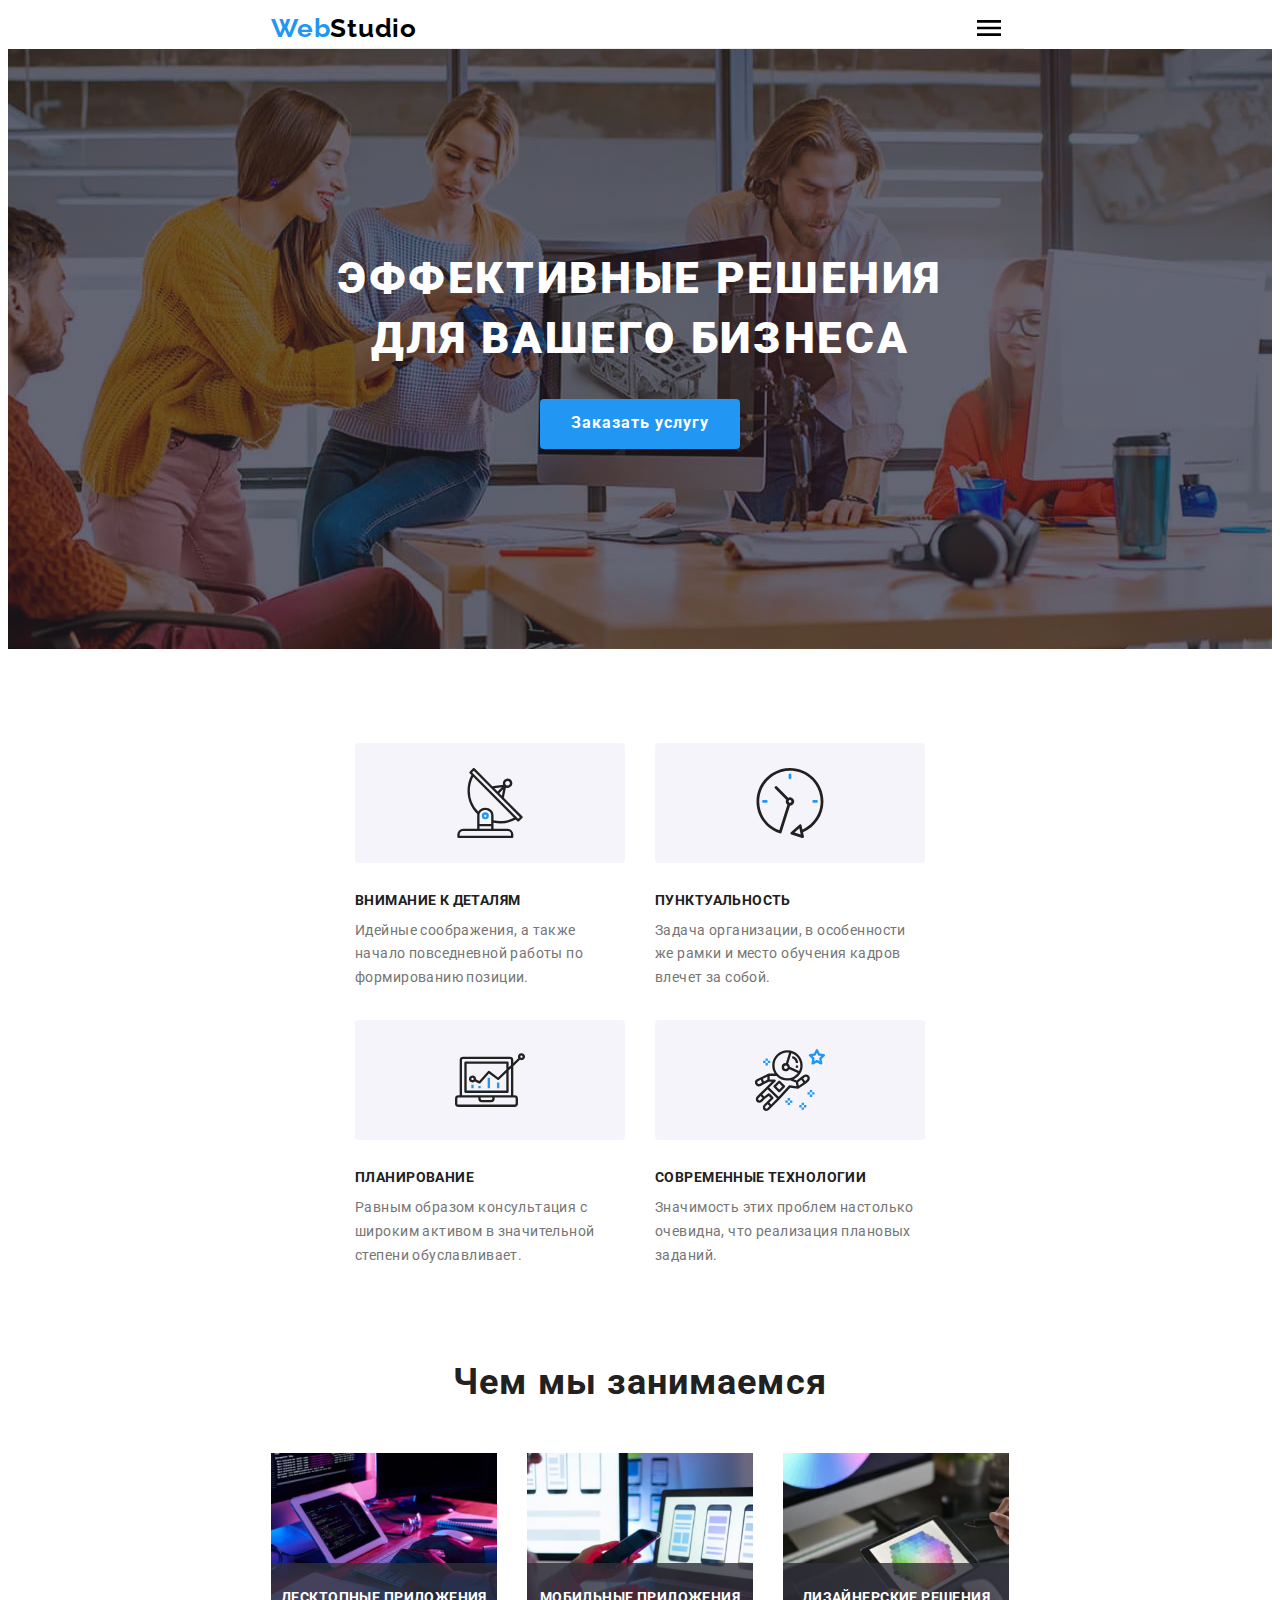
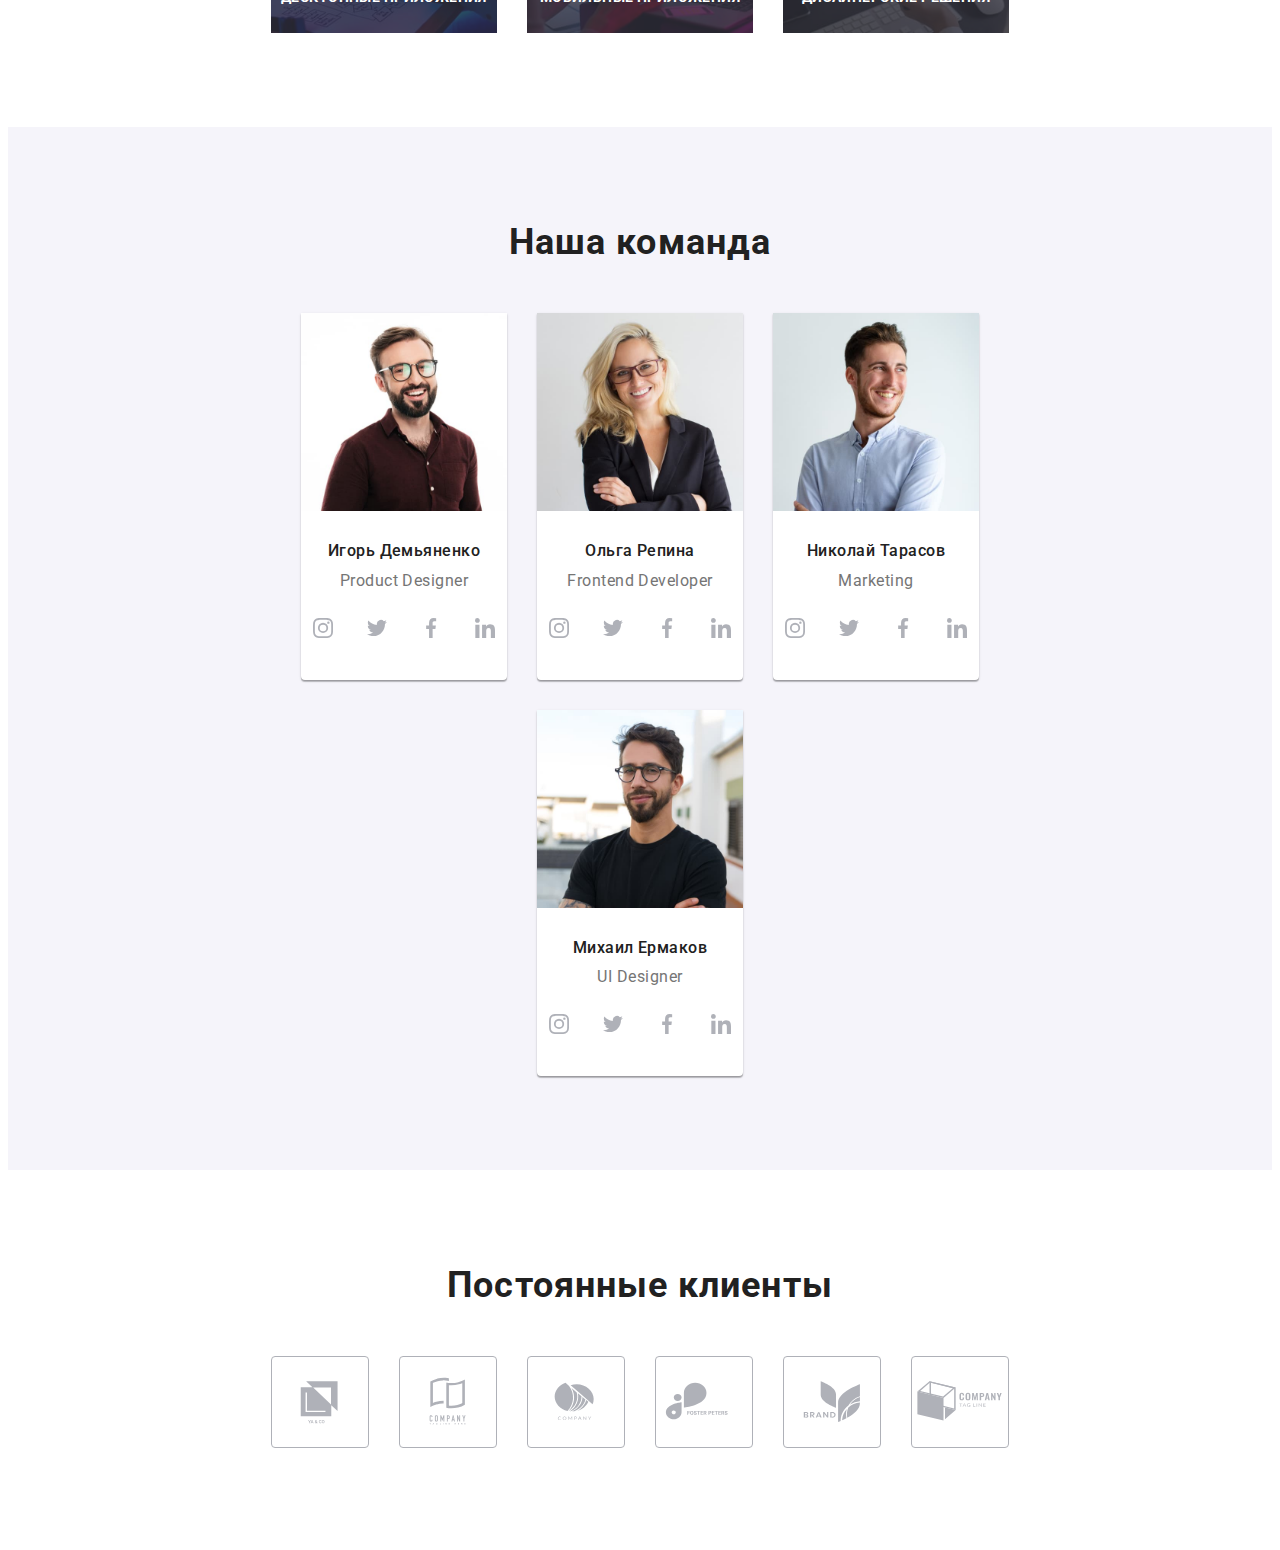
==== commit 9f0a87e3: "добавляет мобильное меню" ====
--- a/index.html
+++ b/index.html
@@ -81,17 +81,17 @@
 
       <div class="mob-menu is-hidden">
         <div class="container">
-          <button type="button" class="menu-close-btn">
-            <svg
-              width="40"
-              height="40"
-              aria-label="Переключатель мобильного меню"
-            >
-              <use href="./images/icons.svg#icon-close-menu"></use>
-            </svg>
-          </button>
-
           <div class="mob-menu-top">
+            <button type="button" class="menu-close-btn">
+              <svg
+                width="40"
+                height="40"
+                aria-label="Переключатель мобильного меню"
+              >
+                <use href="./images/icons.svg#icon-close-menu"></use>
+              </svg>
+            </button>
+
             <ul class="mob-menu-list list">
               <li class="mob-menu-list__item">
                 <a class="mob-menu-list__link link current" href="">Студия</a>
@@ -123,46 +123,46 @@
                 </a>
               </li>
             </ul>
+
+            <ul class="mob-soc__list list">
+              <li class="mob-soc__item">
+                <a
+                  href=""
+                  class="mob-soc__link link"
+                  target="_blank"
+                  rel="noopener noreferrer nofollow"
+                  >Instagram</a
+                >
+              </li>
+              <li class="mob-soc__item">
+                <a
+                  href=""
+                  class="mob-soc__link link"
+                  target="_blank"
+                  rel="noopener noreferrer nofollow"
+                  >Twitter</a
+                >
+              </li>
+              <li class="mob-soc__item">
+                <a
+                  href=""
+                  class="mob-soc__link link"
+                  target="_blank"
+                  rel="noopener noreferrer nofollow"
+                  >Facebook</a
+                >
+              </li>
+              <li class="mob-soc__item">
+                <a
+                  href=""
+                  class="mob-soc__link link"
+                  target="_blank"
+                  rel="noopener noreferrer nofollow"
+                  >LinkedIn</a
+                >
+              </li>
+            </ul>
           </div>
-
-          <ul class="mob-soc__list list">
-            <li class="mob-soc__item">
-              <a
-                href=""
-                class="mob-soc__link link"
-                target="_blank"
-                rel="noopener noreferrer nofollow"
-                >Instagram</a
-              >
-            </li>
-            <li class="mob-soc__item">
-              <a
-                href=""
-                class="mob-soc__link link"
-                target="_blank"
-                rel="noopener noreferrer nofollow"
-                >Twitter</a
-              >
-            </li>
-            <li class="mob-soc__item">
-              <a
-                href=""
-                class="mob-soc__link link"
-                target="_blank"
-                rel="noopener noreferrer nofollow"
-                >Facebook</a
-              >
-            </li>
-            <li class="mob-soc__item">
-              <a
-                href=""
-                class="mob-soc__link link"
-                target="_blank"
-                rel="noopener noreferrer nofollow"
-                >LinkedIn</a
-              >
-            </li>
-          </ul>
         </div>
       </div>
     </header>
--- a/css/main.min.css
+++ b/css/main.min.css
@@ -1,2 +1,2 @@
-:root{--main-title-color: color #212121;--main-text-color: #757575;--primary-white-color: #ffffff;--secondary-bcg-color: #f5f4fa;--accent-color: #2196f3;--hover-button: #188ce8;--timing-function: cubic-bezier(0.4, 0, 0.2, 1);--transition-duration: 250ms}.visually-hidden{position:absolute;white-space:nowrap;width:1px;height:1px;overflow:hidden;border:0;padding:0;clip:rect(0 0 0 0);-webkit-clip-path:inset(50%);clip-path:inset(50%);margin:-1px}p,h1,h2,h3,h4,h5,h6{margin:0}ul,ol{padding:0;margin:0}img{display:block;max-width:100%}body{font-family:Roboto, Tahoma, sans-serif;background-color:var(--primary-white-color);color:#212121;font-size:14px}.link{text-decoration:none}.list{list-style:none}.container{width:100%;padding-left:15px;padding-right:15px;margin-left:auto;margin-right:auto}@media screen and (min-width: 480px){.container{width:450px}}@media screen and (min-width: 768px){.container{width:738px}}@media screen and (min-width: 1200px){.container{width:1200px}}.logo{font-family:"Raleway", Tahoma, sans-serif;font-weight:700;font-size:24px;line-height:1.17;letter-spacing:0.03em;color:var(--accent-color);display:inline-block}.logo--black{color:#000000}.logo--white{color:var(--primary-white-color)}@media screen and (min-width: 1200px){.logo{font-size:26px;line-height:1.19}}.header-logo{padding:16px 0}@media screen and (min-width: 768px){.header-logo{padding:26px 0}}.button{border-radius:4px;border:none;min-width:200px;height:50px;font-family:inherit;color:var(--primary-white-color);background-color:var(--accent-color);font-weight:700;font-size:16px;line-height:1.9;letter-spacing:0.06em;cursor:pointer;text-align:center;-webkit-box-shadow:0px 4px 4px rgba(0,0,0,0.15);box-shadow:0px 4px 4px rgba(0,0,0,0.15);-webkit-transition:background-color var(--transition-duration) var(--timing-function);transition:background-color var(--transition-duration) var(--timing-function)}.button:hover,.button:focus{background-color:var(--hover-button);-webkit-box-shadow:0px 4px 4px rgba(0,0,0,0.15);box-shadow:0px 4px 4px rgba(0,0,0,0.15)}.section{padding:60px 0}@media screen and (min-width: 1200px){.section{padding:94px 0}}.section-title{font-size:28px;line-height:1.18;text-align:center;letter-spacing:0.03em;margin-bottom:30px;color:var(--main-title-color)}@media screen and (min-width: 1200px){.section-title{font-size:36px;line-height:1.17;margin-bottom:50px}}.subscribe{margin-left:93px}.sub-form{display:-webkit-box;display:-ms-flexbox;display:flex}.sub-label{margin-right:12px}.sub-email{padding:15px 16px;width:358px;height:50px;left:815px;top:2787px;border:1px solid rgba(255,255,255,0.3);-webkit-filter:drop-shadow(0px 4px 4px rgba(0,0,0,0.15));filter:drop-shadow(0px 4px 4px rgba(0,0,0,0.15));border-radius:4px;background:transparent;outline:none}.sub-email::-webkit-input-placeholder{font-size:16px;line-height:1.25;-webkit-box-align:center;align-items:center;letter-spacing:0.03em;color:rgba(255,255,255,0.6)}.sub-email:-ms-input-placeholder{font-size:16px;line-height:1.25;-ms-flex-align:center;align-items:center;letter-spacing:0.03em;color:rgba(255,255,255,0.6)}.sub-email::-ms-input-placeholder{font-size:16px;line-height:1.25;-ms-flex-align:center;align-items:center;letter-spacing:0.03em;color:rgba(255,255,255,0.6)}.sub-email::placeholder{font-size:16px;line-height:1.25;-webkit-box-align:center;-ms-flex-align:center;align-items:center;letter-spacing:0.03em;color:rgba(255,255,255,0.6)}.sub-email:focus-visible{color:var(--primary-white-color)}.sub-btn{display:-webkit-box;display:-ms-flexbox;display:flex;-webkit-box-pack:center;-ms-flex-pack:center;justify-content:center;-webkit-box-align:center;-ms-flex-align:center;align-items:center}.sub-icon{fill:var(--primary-white-color);margin-left:10px}.backdrop{position:fixed;top:0;width:100%;height:100%;background:rgba(0,0,0,0.2);display:-webkit-box;display:-ms-flexbox;display:flex;-webkit-box-align:center;-ms-flex-align:center;align-items:center;-webkit-box-pack:center;-ms-flex-pack:center;justify-content:center;opacity:1;-webkit-transition:opacity var(--transition-duration) var(--timing-function),visibility var(--transition-duration);transition:opacity var(--transition-duration) var(--timing-function),visibility var(--transition-duration)}.is-hidden{opacity:0;pointer-events:none;visibility:hidden}.modal{position:absolute;width:528px;height:581px;padding:40px;background-color:var(--primary-white-color);border-radius:4px;-webkit-box-shadow:0px 1px 3px rgba(0,0,0,0.12),0px 1px 1px rgba(0,0,0,0.14),0px 2px 1px rgba(0,0,0,0.2);box-shadow:0px 1px 3px rgba(0,0,0,0.12),0px 1px 1px rgba(0,0,0,0.14),0px 2px 1px rgba(0,0,0,0.2);-webkit-transform:scale(1);transform:scale(1);-webkit-transition:-webkit-transform var(--transition-duration) var(--timing-function);transition:-webkit-transform var(--transition-duration) var(--timing-function);transition:transform var(--transition-duration) var(--timing-function);transition:transform var(--transition-duration) var(--timing-function), -webkit-transform var(--transition-duration) var(--timing-function)}.backdrop.is-hidden .modal{-webkit-transform:scale(0.1);transform:scale(0.1)}.modal-close-btn{display:-webkit-box;display:-ms-flexbox;display:flex;-webkit-box-pack:center;-ms-flex-pack:center;justify-content:center;-webkit-box-align:center;-ms-flex-align:center;align-items:center;position:absolute;top:8px;right:8px;width:30px;height:30px;border:1px solid rgba(0,0,0,0.1);border-radius:50%;background:var(--primary-white-color);outline:none}.modal-close-btn:hover .close-icon,.modal-close-btn:focus .close-icon{fill:var(--accent-color)}.close-icon{-webkit-transition:fill var(--transition-duration) var(--timing-function);transition:fill var(--transition-duration) var(--timing-function)}.modal-title{font-weight:700;font-size:20px;line-height:1.15;text-align:center;letter-spacing:0.03em;color:var(--main-title-color);margin-bottom:12px}.form-button{display:-webkit-box;display:-ms-flexbox;display:flex;-webkit-box-pack:center;-ms-flex-pack:center;justify-content:center;-webkit-box-align:center;-ms-flex-align:center;align-items:center;margin:0 auto}.form-field{margin-bottom:10px}.modal-input-wrap{position:relative}.form-lable{display:block;margin-bottom:4px;font-size:12px;line-height:1.17;letter-spacing:0.01em;color:var(--main-text-color)}.form-input{width:100%;height:40px;padding-left:42px;border:1px solid rgba(33,33,33,0.2);border-radius:4px;-webkit-box-sizing:border-box;box-sizing:border-box;outline:none;-webkit-transition:border var(--transition-duration) var(--timing-function);transition:border var(--transition-duration) var(--timing-function)}.form-input:focus{border-color:var(--accent-color)}.form-input:focus+.modal-icon{fill:var(--accent-color)}.form-comment{outline:none;-webkit-transition:border var(--transition-duration) var(--timing-function);transition:border var(--transition-duration) var(--timing-function)}.form-comment:focus{border-color:var(--accent-color)}.form-comment::-webkit-input-placeholder{color:rgba(117,117,117,0.5)}.form-comment:-ms-input-placeholder{color:rgba(117,117,117,0.5)}.form-comment::-ms-input-placeholder{color:rgba(117,117,117,0.5)}.form-comment::placeholder{color:rgba(117,117,117,0.5)}.modal-icon{position:absolute;left:12px;top:50%;-webkit-transform:translateY(-50%);transform:translateY(-50%);fill:var(--main-title-color);-webkit-transition:fill var(--transition-duration) var(--timing-function);transition:fill var(--transition-duration) var(--timing-function)}.comment-label{position:relative;display:block;width:448px;height:138px;margin-bottom:20px}.form-comment{position:absolute;resize:none;left:0;bottom:0;padding:12px 16px;width:448px;height:120px;border:1px solid rgba(33,33,33,0.2);border-radius:4px;-webkit-transition:border var(--transition-duration) var(--timing-function);transition:border var(--transition-duration) var(--timing-function)}.check-policy{display:-webkit-box;display:-ms-flexbox;display:flex;-webkit-box-align:center;-ms-flex-align:center;align-items:center;margin-left:14px;margin-bottom:30px;font-size:14px;line-height:1.71;letter-spacing:0.03em;color:var(--main-text-color)}.icon-mod{display:-webkit-box;display:-ms-flexbox;display:flex;-webkit-box-align:center;-ms-flex-align:center;align-items:center;-webkit-box-pack:center;-ms-flex-pack:center;justify-content:center;width:16px;height:15px;border:2px solid #212121;border-radius:4px;margin-right:7px;-webkit-transition:background-color var(--transition-duration) var(--timing-function);transition:background-color var(--transition-duration) var(--timing-function)}.check-input:checked+.check-policy .icon-mod{background-color:var(--accent-color);border:none}.check-icon{fill:transparent;-webkit-transition:fill var(--transition-duration) var(--timing-function);transition:fill var(--transition-duration) var(--timing-function)}.check-input:checked+.check-policy .check-icon{fill:var(--primary-white-color)}.check-condition{color:var(--accent-color)}.portfolio-btn{border-radius:4px;border:none;padding:6px 22px;font-family:inherit;color:var(--main-title-color);background-color:var(--secondary-bcg-color);font-weight:500;font-size:16px;line-height:1.6;letter-spacing:0.03em;cursor:pointer;text-align:center;-webkit-transition:background-color var(--transition-duration) var(--timing-function),color var(--transition-duration) var(--timing-function),-webkit-box-shadow var(--transition-duration) var(--timing-function);transition:background-color var(--transition-duration) var(--timing-function),color var(--transition-duration) var(--timing-function),-webkit-box-shadow var(--transition-duration) var(--timing-function);transition:background-color var(--transition-duration) var(--timing-function),color var(--transition-duration) var(--timing-function),box-shadow var(--transition-duration) var(--timing-function);transition:background-color var(--transition-duration) var(--timing-function),color var(--transition-duration) var(--timing-function),box-shadow var(--transition-duration) var(--timing-function),-webkit-box-shadow var(--transition-duration) var(--timing-function)}.portfolio-btn:hover,.portfolio-btn:focus{color:var(--primary-white-color);background-color:var(--accent-color);-webkit-box-shadow:0px 3px 1px rgba(0,0,0,0.1),0px 1px 2px rgba(0,0,0,0.08),0px 2px 2px rgba(0,0,0,0.12);box-shadow:0px 3px 1px rgba(0,0,0,0.1),0px 1px 2px rgba(0,0,0,0.08),0px 2px 2px rgba(0,0,0,0.12)}.header__nav{display:-webkit-box;display:-ms-flexbox;display:flex;-webkit-box-align:center;-ms-flex-align:center;align-items:center;-webkit-box-pack:justify;-ms-flex-pack:justify;justify-content:space-between;border-bottom:1px solid #ececec}.menu-open-btn,.menu-close-btn{display:-webkit-inline-box;display:-ms-inline-flexbox;display:inline-flex;margin:0;padding:0;border:none;background-color:transparent;cursor:pointer}.menu-open-btn{margin-left:auto}.menu-close-btn{display:block;margin-left:auto;margin-top:10px}.menu-list{display:none;margin-left:93px}.menu-list .menu-list__item:not(:last-child){margin-right:50px}.menu-list__link{display:block;padding-top:32px;padding-bottom:32px;font-weight:500;line-height:1.14;letter-spacing:0.02em;color:var(--main-title-color);cursor:pointer;-webkit-transition:color var(--transition-duration) var(--timing-function);transition:color var(--transition-duration) var(--timing-function)}.menu-list__link.current{position:relative}.menu-list__link.current::after{content:"";position:absolute;width:100%;height:4px;background-color:var(--accent-color);border-radius:2px;left:0;bottom:-1px}.menu-list__link:hover,.menu-list__link:focus{color:var(--accent-color)}.contact{display:none;margin-left:auto}.contact .contact__item:not(:last-child){margin-right:50px}.contact__link{display:-webkit-inline-box;display:-ms-inline-flexbox;display:inline-flex;-webkit-box-align:center;-ms-flex-align:center;align-items:center;padding-top:32px;padding-bottom:32px;font-weight:500;line-height:1.14;letter-spacing:0.02em;color:var(--main-text-color);-webkit-transition:color var(--transition-duration) var(--timing-function);transition:color var(--transition-duration) var(--timing-function)}.contact__link:hover,.contact__link:focus{color:var(--accent-color)}.current{color:var(--accent-color)}.contact__icon{margin-right:10px;fill:var(--main-text-color)}.contact__link:hover .contact__icon,.contact__link:focus .contact__icon{fill:var(--accent-color)}.mob-menu{position:fixed;z-index:1;top:0;left:0;width:100vw;height:100vh;padding-left:25px;pointer-events:inherit;background-color:#ffffff}.mob-menu .container{display:block}.mob-menu-list__item:not(:last-child),.mob-contact__tel{display:block;margin-bottom:32px}.mob-menu-list__link{font-weight:500;font-size:40px;line-height:1.17;text-align:left;letter-spacing:0.02em;color:var(--main-title-color)}.mob-contact__tel{font-weight:500;font-size:34px;line-height:1.18;letter-spacing:0.02em;color:var(--accent-color)}.mob-contact__mail{font-weight:500;font-size:24px;line-height:1.17;letter-spacing:0.02em;color:var(--main-text-color)}.mob-soc__link{font-weight:500;font-size:18px;line-height:1.22;letter-spacing:0.02em;color:var(--accent-color)}.hero{padding-top:118px;padding-bottom:118px;margin-right:auto;margin-left:auto;max-width:1600px;text-align:center;background-image:-webkit-gradient(linear, left top, left bottom, from(rgba(47,48,58,0.4)), to(rgba(47,48,58,0.4))),url(../images/hero-mob.jpg);background-image:linear-gradient(rgba(47,48,58,0.4), rgba(47,48,58,0.4)),url(../images/hero-mob.jpg);background-color:#2f303a;background-repeat:no-repeat;background-position:center;background-size:cover}@media (min-device-pixel-ratio: 2), (-webkit-min-device-pixel-ratio: 2), (min-resolution: 192dpi), (min-resolution: 2dppx){.hero{background-image:-webkit-gradient(linear, left top, left bottom, from(rgba(47,48,58,0.4)), to(rgba(47,48,58,0.4))),url(../images/hero-mob-2x.jpg);background-image:linear-gradient(rgba(47,48,58,0.4), rgba(47,48,58,0.4)),url(../images/hero-mob-2x.jpg)}}@media screen and (min-width: 768px) and (max-width: 1199px){.hero{background-image:-webkit-gradient(linear, left top, left bottom, from(rgba(47,48,58,0.4)), to(rgba(47,48,58,0.4))),url(../images/hero-tab.jpg);background-image:linear-gradient(rgba(47,48,58,0.4), rgba(47,48,58,0.4)),url(../images/hero-tab.jpg)}}@media screen and (min-width: 768px) and (max-width: 1199px) and (min-device-pixel-ratio: 2), screen and (min-width: 768px) and (max-width: 1199px) and (-webkit-min-device-pixel-ratio: 2), screen and (min-width: 768px) and (max-width: 1199px) and (min-resolution: 192dpi), screen and (min-width: 768px) and (max-width: 1199px) and (min-resolution: 2dppx){.hero{background-image:-webkit-gradient(linear, left top, left bottom, from(rgba(47,48,58,0.4)), to(rgba(47,48,58,0.4))),url(../images/hero-tab-2x.jpg);background-image:linear-gradient(rgba(47,48,58,0.4), rgba(47,48,58,0.4)),url(../images/hero-tab-2x.jpg)}}@media screen and (min-width: 1200px){.hero{padding-top:200px;padding-bottom:200px;background-image:-webkit-gradient(linear, left top, left bottom, from(rgba(47,48,58,0.4)), to(rgba(47,48,58,0.4))),url(../images/hero-desk.jpg);background-image:linear-gradient(rgba(47,48,58,0.4), rgba(47,48,58,0.4)),url(../images/hero-desk.jpg)}}@media screen and (min-width: 1200px) and (min-device-pixel-ratio: 2), screen and (min-width: 1200px) and (-webkit-min-device-pixel-ratio: 2), screen and (min-width: 1200px) and (min-resolution: 192dpi), screen and (min-width: 1200px) and (min-resolution: 2dppx){.hero{background-image:-webkit-gradient(linear, left top, left bottom, from(rgba(47,48,58,0.4)), to(rgba(47,48,58,0.4))),url(../images/hero-desk-2x.jpg);background-image:linear-gradient(rgba(47,48,58,0.4), rgba(47,48,58,0.4)),url(../images/hero-desk-2x.jpg)}}.hero__title{margin-bottom:30px;max-width:360px;margin-left:auto;margin-right:auto;font-weight:900;font-size:26px;line-height:1.6;text-align:center;letter-spacing:0.06em;text-transform:uppercase;color:#ffffff}@media screen and (min-width: 1200px){.hero__title{max-width:696px;font-size:44px;line-height:1.36}}.features-list{margin-bottom:-30px}@media screen and (min-width: 768px){.features-list{display:-webkit-box;display:-ms-flexbox;display:flex;-ms-flex-wrap:wrap;flex-wrap:wrap;-webkit-box-pack:center;-ms-flex-pack:center;justify-content:center;margin-left:-30px}}.features-list__item{min-width:270px;text-align:left;margin-bottom:30px}@media screen and (min-width: 768px){.features-list__item{width:calc((100% - 60px) / 2);margin-left:30px}}@media screen and (min-width: 1200px){.features-list__item{width:calc((100% - 120px) / 4);margin-left:30px}}.features-list__icon{display:-webkit-inline-box;display:-ms-inline-flexbox;display:inline-flex;-webkit-box-pack:center;-ms-flex-pack:center;justify-content:center;-webkit-box-align:center;-ms-flex-align:center;align-items:center;width:100%;height:120px;margin-bottom:30px;border:none;border-radius:4px;background-color:var(--secondary-bcg-color)}.features-list__title{margin-bottom:10px;font-size:14px;line-height:1.14;letter-spacing:0.03em;text-transform:uppercase;text-align:center;color:var(--main-title-color)}@media screen and (min-width: 768px){.features-list__title{text-align:left}}.features-list__text{line-height:1.7;letter-spacing:0.03em;color:var(--main-text-color)}.section-work{padding-top:0}@media screen and (max-width: 1199px){.section-work{display:none}}.work{display:-webkit-box;display:-ms-flexbox;display:flex;margin-left:-30px}.work__item{-ms-flex-preferred-size:calc((100% - 90px) / 3);flex-basis:calc((100% - 90px) / 3);margin-left:30px}.work__box{position:relative}.work__text{position:absolute;bottom:0;display:-webkit-box;display:-ms-flexbox;display:flex;-webkit-box-pack:center;-ms-flex-pack:center;justify-content:center;-webkit-box-align:center;-ms-flex-align:center;align-items:center;width:100%;height:70px;font-weight:700;line-height:1.14;letter-spacing:0.03em;text-transform:uppercase;color:var(--primary-white-color);background:rgba(47,48,58,0.8)}.staff{background-color:var(--secondary-bcg-color)}.section-staff-list{margin-bottom:-30px}@media screen and (min-width: 768px){.section-staff-list{display:-webkit-box;display:-ms-flexbox;display:flex;-ms-flex-wrap:wrap;flex-wrap:wrap;-webkit-box-pack:center;-ms-flex-pack:center;justify-content:center;margin-left:-30px}}.staff-list-item{margin-bottom:30px;background:var(--primary-white-color);-webkit-box-shadow:0px 1px 3px rgba(0,0,0,0.12),0px 1px 1px rgba(0,0,0,0.14),0px 2px 1px rgba(0,0,0,0.2);box-shadow:0px 1px 3px rgba(0,0,0,0.12),0px 1px 1px rgba(0,0,0,0.14),0px 2px 1px rgba(0,0,0,0.2);border-radius:0px 0px 4px 4px}@media screen and (min-width: 768px){.staff-list-item{-ms-flex-preferred-size:calc((100% - 60px) / 2);flex-basis:calc((100% - 60px) / 2);margin-left:30px}}@media screen and (min-width: 1200px){.staff-list-item{-ms-flex-preferred-size:calc((100% - 120px) / 4);flex-basis:calc((100% - 120px) / 4)}}.card-img{width:100%}.staff-title{margin-bottom:10px;font-weight:500;font-size:16px;line-height:1.19;letter-spacing:0.03em;color:var(--main-title-color)}.staff-box{padding-top:30px;padding-bottom:30px;text-align:center}.staff-text{font-size:16px;line-height:1.19;text-align:center;letter-spacing:0.03em;color:var(--main-text-color);margin-bottom:16px}.staff-soc-list{display:-webkit-box;display:-ms-flexbox;display:flex;-webkit-box-pack:center;-ms-flex-pack:center;justify-content:center}.staff-soc-link{display:-webkit-box;display:-ms-flexbox;display:flex;-webkit-box-pack:center;-ms-flex-pack:center;justify-content:center;-webkit-box-align:center;-ms-flex-align:center;align-items:center;width:44px;height:44px;background-color:var(--primary-white-color);border-radius:50%;-webkit-transition:background-color var(--transition-duration) var(--timing-function);transition:background-color var(--transition-duration) var(--timing-function)}.staff-soc-link:hover,.staff-soc-link:focus{background-color:var(--accent-color)}.staff-soc-icon{fill:#afb1b8;-webkit-transition:fill var(--transition-duration) var(--timing-function);transition:fill var(--transition-duration) var(--timing-function)}.staff-soc-link:hover .staff-soc-icon,.staff-soc-link:focus .staff-soc-icon{fill:var(--primary-white-color)}.staff-soc-item+.staff-soc-item{margin-left:10px}.clients-list{display:-webkit-box;display:-ms-flexbox;display:flex;-ms-flex-wrap:wrap;flex-wrap:wrap;-webkit-box-pack:center;-ms-flex-pack:center;justify-content:center;margin-left:-15px;margin-right:-15px}.clients-item{margin-left:15px;margin-right:15px}@media screen and (max-width: 479px){.clients-item{width:calc((100% - 60px) / 2)}.clients-item:nth-last-of-type(n+3){margin-bottom:30px}}@media screen and (min-width: 480px) and (max-width: 1199px){.clients-item{width:calc((100% - 90px) / 3)}.clients-item:nth-last-of-type(n+4){margin-bottom:30px}}@media screen and (min-width: 1200px){.clients-item{width:calc((100% - 180px) / 6)}}.clients-link{display:-webkit-box;display:-ms-flexbox;display:flex;-webkit-box-pack:center;-ms-flex-pack:center;justify-content:center;-webkit-box-align:center;-ms-flex-align:center;align-items:center;width:100%;height:92px;border:1px solid #afb1b8;-webkit-box-sizing:border-box;box-sizing:border-box;border-radius:4px;-webkit-transition:border var(--transition-duration) var(--timing-function);transition:border var(--transition-duration) var(--timing-function)}.clients-link:hover,.clients-link:focus{border:1px solid var(--accent-color)}.clients-icon{fill:#afb1b8;-webkit-transition:fill var(--transition-duration) var(--timing-function);transition:fill var(--transition-duration) var(--timing-function)}.clients-link:hover .clients-icon,.clients-link:focus .clients-icon{fill:var(--accent-color)}.footer{background-color:#2f303a;padding-top:60px;padding-bottom:60px}.container.footer-cont{display:-webkit-box;display:-ms-flexbox;display:flex;-webkit-box-align:baseline;-ms-flex-align:baseline;align-items:baseline}.footer-logo{display:inline-block;margin-bottom:20px}.footer-list li+li{margin-top:9px}.footer-adress{line-height:1.71;letter-spacing:0.03em;color:var(--primary-white-color);font-style:normal}.footer-contact{line-height:1.71;letter-spacing:0.03em;color:rgba(255,255,255,0.6);font-style:normal;-webkit-transition:color var(--transition-duration) var(--timing-function);transition:color var(--transition-duration) var(--timing-function)}.footer-contact:hover,.footer-contact:focus{color:var(--accent-color)}.footer-social{margin-left:70px}.footer-soc-title{font-size:14px;line-height:1.14;letter-spacing:0.03em;text-transform:uppercase;color:#ffffff;margin-bottom:20px}.footer-soc-list{display:-webkit-box;display:-ms-flexbox;display:flex}.footer-soc-item+.footer-soc-item{margin-left:10px}.footer-soc-link{display:-webkit-box;display:-ms-flexbox;display:flex;-webkit-box-pack:center;-ms-flex-pack:center;justify-content:center;-webkit-box-align:center;-ms-flex-align:center;align-items:center;width:44px;height:44px;background-color:rgba(255,255,255,0.1);border-radius:50%;-webkit-transition:background-color var(--transition-duration) var(--timing-function);transition:background-color var(--transition-duration) var(--timing-function)}.footer-soc-link:hover,.footer-soc-link:focus{background-color:var(--accent-color)}.footer-soc-icon{fill:var(--primary-white-color)}.current-filter{background-color:var(--accent-color);color:var(--primary-white-color)}.portfolio-filter{display:-webkit-box;display:-ms-flexbox;display:flex;margin-bottom:50px;-webkit-box-pack:center;-ms-flex-pack:center;justify-content:center}.portfolio-filter li+li{margin-left:8px}.portfolio-list{display:-webkit-box;display:-ms-flexbox;display:flex;-ms-flex-wrap:wrap;flex-wrap:wrap;margin-left:-30px;margin-top:-30px}.portfolio-item{-ms-flex-preferred-size:calc((100% - 90px) / 3);flex-basis:calc((100% - 90px) / 3);margin-left:30px;margin-top:30px;width:370px;height:404px}.portfolio-link{-webkit-transition:-webkit-box-shadow var(--transition-duration) var(--timing-function);transition:-webkit-box-shadow var(--transition-duration) var(--timing-function);transition:box-shadow var(--transition-duration) var(--timing-function);transition:box-shadow var(--transition-duration) var(--timing-function), -webkit-box-shadow var(--transition-duration) var(--timing-function)}.portfolio-link:hover,.portfolio-link:focus{-webkit-box-shadow:0px 4px 4px rgba(0,0,0,0.25),0px 1px 1px rgba(0,0,0,0.12),0px 4px 4px rgba(0,0,0,0.06);box-shadow:0px 4px 4px rgba(0,0,0,0.25),0px 1px 1px rgba(0,0,0,0.12),0px 4px 4px rgba(0,0,0,0.06)}.portfolio-link{display:block;text-decoration:none;color:var(--main-title-color)}.portfolio-top-wrap{position:relative;overflow:hidden}.portfolio-top-text{position:absolute;top:0;background:rgba(33,150,243,0.9);padding:63px 24px;height:100%;font-size:18px;line-height:1.56;letter-spacing:0.03em;color:#ffffff;-webkit-transform:translateY(101%);transform:translateY(101%);-webkit-transition:-webkit-transform var(--transition-duration) var(--timing-function);transition:-webkit-transform var(--transition-duration) var(--timing-function);transition:transform var(--transition-duration) var(--timing-function);transition:transform var(--transition-duration) var(--timing-function), -webkit-transform var(--transition-duration) var(--timing-function)}.portfolio-link:hover .portfolio-top-text,.portfolio-link:focus .portfolio-top-text{-webkit-transform:translateY(0%);transform:translateY(0%)}.text-box{padding:20px 24px;background-color:var(--primary-white-color);border:1px solid #eeeeee}.portfolio-title{margin-bottom:4px;font-size:18px;line-height:2;letter-spacing:0.06em}.portfolio-direction{font-size:16px;line-height:1.9;letter-spacing:0.03em;color:var(--main-text-color)}
+:root{--main-title-color: color #212121;--main-text-color: #757575;--primary-white-color: #ffffff;--secondary-bcg-color: #f5f4fa;--accent-color: #2196f3;--hover-button: #188ce8;--timing-function: cubic-bezier(0.4, 0, 0.2, 1);--transition-duration: 250ms}.visually-hidden{position:absolute;white-space:nowrap;width:1px;height:1px;overflow:hidden;border:0;padding:0;clip:rect(0 0 0 0);-webkit-clip-path:inset(50%);clip-path:inset(50%);margin:-1px}p,h1,h2,h3,h4,h5,h6{margin:0}ul,ol{padding:0;margin:0}img{display:block;max-width:100%}body{font-family:Roboto, Tahoma, sans-serif;background-color:var(--primary-white-color);color:#212121;font-size:14px}.link{text-decoration:none}.list{list-style:none}.no-scroll{overflow:hidden}.container{width:100%;padding-left:15px;padding-right:15px;margin-left:auto;margin-right:auto}@media screen and (min-width: 480px){.container{max-width:450px}}@media screen and (min-width: 768px){.container{max-width:738px;-ms-flex-preferred-size:calc(100% - 30px);flex-basis:calc(100% - 30px)}}@media screen and (min-width: 1200px){.container{width:1200px}}.logo{font-family:"Raleway", Tahoma, sans-serif;font-weight:700;letter-spacing:0.03em;color:var(--accent-color);display:inline-block}.logo--black{color:#000000}.logo--white{color:var(--primary-white-color)}@media screen and (max-width: 1199px){.logo{font-size:24px;line-height:1.17}}@media screen and (min-width: 1200px){.logo{font-size:26px;line-height:1.19}}@media screen and (max-width: 767px){.header-logo{padding:16px 0}}@media screen and (min-width: 768px) and (max-width: 1199px){.header-logo{padding:26px 0;margin-right:88px}}@media screen and (min-width: 1200px){.header-logo{margin-right:93px}}.button{border-radius:4px;border:none;min-width:200px;height:50px;font-family:inherit;color:var(--primary-white-color);background-color:var(--accent-color);font-weight:700;font-size:16px;line-height:1.9;letter-spacing:0.06em;cursor:pointer;text-align:center;-webkit-box-shadow:0px 4px 4px rgba(0,0,0,0.15);box-shadow:0px 4px 4px rgba(0,0,0,0.15);-webkit-transition:background-color var(--transition-duration) var(--timing-function);transition:background-color var(--transition-duration) var(--timing-function)}.button:hover,.button:focus{background-color:var(--hover-button);-webkit-box-shadow:0px 4px 4px rgba(0,0,0,0.15);box-shadow:0px 4px 4px rgba(0,0,0,0.15)}.section{padding:60px 0}@media screen and (min-width: 1200px){.section{padding:94px 0}}.section-title{font-size:28px;line-height:1.18;text-align:center;letter-spacing:0.03em;margin-bottom:30px;color:var(--main-title-color)}@media screen and (min-width: 1200px){.section-title{font-size:36px;line-height:1.17;margin-bottom:50px}}.subscribe{margin-left:93px}.sub-form{display:-webkit-box;display:-ms-flexbox;display:flex}.sub-label{margin-right:12px}.sub-email{padding:15px 16px;width:358px;height:50px;left:815px;top:2787px;border:1px solid rgba(255,255,255,0.3);-webkit-filter:drop-shadow(0px 4px 4px rgba(0,0,0,0.15));filter:drop-shadow(0px 4px 4px rgba(0,0,0,0.15));border-radius:4px;background:transparent;outline:none}.sub-email::-webkit-input-placeholder{font-size:16px;line-height:1.25;-webkit-box-align:center;align-items:center;letter-spacing:0.03em;color:rgba(255,255,255,0.6)}.sub-email:-ms-input-placeholder{font-size:16px;line-height:1.25;-ms-flex-align:center;align-items:center;letter-spacing:0.03em;color:rgba(255,255,255,0.6)}.sub-email::-ms-input-placeholder{font-size:16px;line-height:1.25;-ms-flex-align:center;align-items:center;letter-spacing:0.03em;color:rgba(255,255,255,0.6)}.sub-email::placeholder{font-size:16px;line-height:1.25;-webkit-box-align:center;-ms-flex-align:center;align-items:center;letter-spacing:0.03em;color:rgba(255,255,255,0.6)}.sub-email:focus-visible{color:var(--primary-white-color)}.sub-btn{display:-webkit-box;display:-ms-flexbox;display:flex;-webkit-box-pack:center;-ms-flex-pack:center;justify-content:center;-webkit-box-align:center;-ms-flex-align:center;align-items:center}.sub-icon{fill:var(--primary-white-color);margin-left:10px}.backdrop{position:fixed;top:0;width:100%;height:100%;background:rgba(0,0,0,0.2);display:-webkit-box;display:-ms-flexbox;display:flex;-webkit-box-align:center;-ms-flex-align:center;align-items:center;-webkit-box-pack:center;-ms-flex-pack:center;justify-content:center;opacity:1;-webkit-transition:opacity var(--transition-duration) var(--timing-function),visibility var(--transition-duration);transition:opacity var(--transition-duration) var(--timing-function),visibility var(--transition-duration)}.is-hidden{opacity:0;pointer-events:none;visibility:hidden}.modal{position:absolute;width:528px;height:581px;padding:40px;background-color:var(--primary-white-color);border-radius:4px;-webkit-box-shadow:0px 1px 3px rgba(0,0,0,0.12),0px 1px 1px rgba(0,0,0,0.14),0px 2px 1px rgba(0,0,0,0.2);box-shadow:0px 1px 3px rgba(0,0,0,0.12),0px 1px 1px rgba(0,0,0,0.14),0px 2px 1px rgba(0,0,0,0.2);-webkit-transform:scale(1);transform:scale(1);-webkit-transition:-webkit-transform var(--transition-duration) var(--timing-function);transition:-webkit-transform var(--transition-duration) var(--timing-function);transition:transform var(--transition-duration) var(--timing-function);transition:transform var(--transition-duration) var(--timing-function), -webkit-transform var(--transition-duration) var(--timing-function)}.backdrop.is-hidden .modal{-webkit-transform:scale(0.1);transform:scale(0.1)}.modal-close-btn{display:-webkit-box;display:-ms-flexbox;display:flex;-webkit-box-pack:center;-ms-flex-pack:center;justify-content:center;-webkit-box-align:center;-ms-flex-align:center;align-items:center;position:absolute;top:8px;right:8px;width:30px;height:30px;border:1px solid rgba(0,0,0,0.1);border-radius:50%;background:var(--primary-white-color);outline:none}.modal-close-btn:hover .close-icon,.modal-close-btn:focus .close-icon{fill:var(--accent-color)}.close-icon{-webkit-transition:fill var(--transition-duration) var(--timing-function);transition:fill var(--transition-duration) var(--timing-function)}.modal-title{font-weight:700;font-size:20px;line-height:1.15;text-align:center;letter-spacing:0.03em;color:var(--main-title-color);margin-bottom:12px}.form-button{display:-webkit-box;display:-ms-flexbox;display:flex;-webkit-box-pack:center;-ms-flex-pack:center;justify-content:center;-webkit-box-align:center;-ms-flex-align:center;align-items:center;margin:0 auto}.form-field{margin-bottom:10px}.modal-input-wrap{position:relative}.form-lable{display:block;margin-bottom:4px;font-size:12px;line-height:1.17;letter-spacing:0.01em;color:var(--main-text-color)}.form-input{width:100%;height:40px;padding-left:42px;border:1px solid rgba(33,33,33,0.2);border-radius:4px;-webkit-box-sizing:border-box;box-sizing:border-box;outline:none;-webkit-transition:border var(--transition-duration) var(--timing-function);transition:border var(--transition-duration) var(--timing-function)}.form-input:focus{border-color:var(--accent-color)}.form-input:focus+.modal-icon{fill:var(--accent-color)}.form-comment{outline:none;-webkit-transition:border var(--transition-duration) var(--timing-function);transition:border var(--transition-duration) var(--timing-function)}.form-comment:focus{border-color:var(--accent-color)}.form-comment::-webkit-input-placeholder{color:rgba(117,117,117,0.5)}.form-comment:-ms-input-placeholder{color:rgba(117,117,117,0.5)}.form-comment::-ms-input-placeholder{color:rgba(117,117,117,0.5)}.form-comment::placeholder{color:rgba(117,117,117,0.5)}.modal-icon{position:absolute;left:12px;top:50%;-webkit-transform:translateY(-50%);transform:translateY(-50%);fill:var(--main-title-color);-webkit-transition:fill var(--transition-duration) var(--timing-function);transition:fill var(--transition-duration) var(--timing-function)}.comment-label{position:relative;display:block;width:448px;height:138px;margin-bottom:20px}.form-comment{position:absolute;resize:none;left:0;bottom:0;padding:12px 16px;width:448px;height:120px;border:1px solid rgba(33,33,33,0.2);border-radius:4px;-webkit-transition:border var(--transition-duration) var(--timing-function);transition:border var(--transition-duration) var(--timing-function)}.check-policy{display:-webkit-box;display:-ms-flexbox;display:flex;-webkit-box-align:center;-ms-flex-align:center;align-items:center;margin-left:14px;margin-bottom:30px;font-size:14px;line-height:1.71;letter-spacing:0.03em;color:var(--main-text-color)}.icon-mod{display:-webkit-box;display:-ms-flexbox;display:flex;-webkit-box-align:center;-ms-flex-align:center;align-items:center;-webkit-box-pack:center;-ms-flex-pack:center;justify-content:center;width:16px;height:15px;border:2px solid #212121;border-radius:4px;margin-right:7px;-webkit-transition:background-color var(--transition-duration) var(--timing-function);transition:background-color var(--transition-duration) var(--timing-function)}.check-input:checked+.check-policy .icon-mod{background-color:var(--accent-color);border:none}.check-icon{fill:transparent;-webkit-transition:fill var(--transition-duration) var(--timing-function);transition:fill var(--transition-duration) var(--timing-function)}.check-input:checked+.check-policy .check-icon{fill:var(--primary-white-color)}.check-condition{color:var(--accent-color)}.portfolio-btn{border-radius:4px;border:none;padding:6px 22px;font-family:inherit;color:var(--main-title-color);background-color:var(--secondary-bcg-color);font-weight:500;font-size:16px;line-height:1.6;letter-spacing:0.03em;cursor:pointer;text-align:center;-webkit-transition:background-color var(--transition-duration) var(--timing-function),color var(--transition-duration) var(--timing-function),-webkit-box-shadow var(--transition-duration) var(--timing-function);transition:background-color var(--transition-duration) var(--timing-function),color var(--transition-duration) var(--timing-function),-webkit-box-shadow var(--transition-duration) var(--timing-function);transition:background-color var(--transition-duration) var(--timing-function),color var(--transition-duration) var(--timing-function),box-shadow var(--transition-duration) var(--timing-function);transition:background-color var(--transition-duration) var(--timing-function),color var(--transition-duration) var(--timing-function),box-shadow var(--transition-duration) var(--timing-function),-webkit-box-shadow var(--transition-duration) var(--timing-function)}.portfolio-btn:hover,.portfolio-btn:focus{color:var(--primary-white-color);background-color:var(--accent-color);-webkit-box-shadow:0px 3px 1px rgba(0,0,0,0.1),0px 1px 2px rgba(0,0,0,0.08),0px 2px 2px rgba(0,0,0,0.12);box-shadow:0px 3px 1px rgba(0,0,0,0.1),0px 1px 2px rgba(0,0,0,0.08),0px 2px 2px rgba(0,0,0,0.12)}.header__nav{display:-webkit-box;display:-ms-flexbox;display:flex;-webkit-box-align:center;-ms-flex-align:center;align-items:center;-webkit-box-pack:justify;-ms-flex-pack:justify;justify-content:space-between;border-bottom:1px solid #ececec}.menu-open-btn,.menu-close-btn{display:-webkit-inline-box;display:-ms-inline-flexbox;display:inline-flex;margin:0;padding:0;border:none;background-color:transparent;cursor:pointer}.menu-open-btn:hover,.menu-open-btn:focus,.menu-open-btn:active,.menu-close-btn:hover,.menu-close-btn:focus,.menu-close-btn:active{fill:var(--accent-color)}.menu-open-btn{margin-left:auto}.menu-close-btn{display:block;margin-left:auto;margin-top:10px}.menu-list{display:none;margin-left:93px}.menu-list .menu-list__item:not(:last-child){margin-right:50px}.menu-list__link{display:block;padding-top:32px;padding-bottom:32px;font-weight:500;line-height:1.14;letter-spacing:0.02em;color:var(--main-title-color);cursor:pointer;-webkit-transition:color var(--transition-duration) var(--timing-function);transition:color var(--transition-duration) var(--timing-function)}.menu-list__link.current{position:relative}.menu-list__link.current::after{content:"";position:absolute;width:100%;height:4px;background-color:var(--accent-color);border-radius:2px;left:0;bottom:-1px}.menu-list__link:hover,.menu-list__link:focus{color:var(--accent-color)}.contact{display:none;margin-left:auto}.contact .contact__item:not(:last-child){margin-right:50px}.contact__link{display:-webkit-inline-box;display:-ms-inline-flexbox;display:inline-flex;-webkit-box-align:center;-ms-flex-align:center;align-items:center;padding-top:32px;padding-bottom:32px;font-weight:500;line-height:1.14;letter-spacing:0.02em;color:var(--main-text-color);-webkit-transition:color var(--transition-duration) var(--timing-function);transition:color var(--transition-duration) var(--timing-function)}.contact__link:hover,.contact__link:focus{color:var(--accent-color)}.current{color:var(--accent-color)}.contact__icon{margin-right:10px;fill:var(--main-text-color)}.contact__link:hover .contact__icon,.contact__link:focus .contact__icon{fill:var(--accent-color)}.mob-menu{position:fixed;z-index:1;top:0;left:0;width:100vw;height:100vh;padding-left:25px;pointer-events:inherit;background-color:#ffffff;-webkit-transition:opacity 250ms linear, visibility 250ms linear;transition:opacity 250ms linear, visibility 250ms linear}.mob-menu .container{overflow-y:auto;display:-webkit-box;display:-ms-flexbox;display:flex;-webkit-box-orient:vertical;-webkit-box-direction:normal;-ms-flex-direction:column;flex-direction:column;height:100%;-webkit-box-pack:justify;-ms-flex-pack:justify;justify-content:space-between}.mob-menu-list__item:not(:last-child),.mob-contact__tel{display:block;margin-bottom:32px}.mob-menu-list__link{font-weight:500;font-size:40px;line-height:1.17;text-align:left;letter-spacing:0.02em;color:var(--main-title-color)}.mob-menu-list__link:hover,.mob-menu-list__link:focus,.mob-menu-list__link:active{color:var(--accent-color)}.mob-contact{margin-bottom:64px}.mob-contact__tel{font-weight:500;font-size:34px;line-height:1.18;letter-spacing:0.02em;color:var(--accent-color)}.mob-contact__mail{font-weight:500;font-size:24px;line-height:1.17;letter-spacing:0.02em;color:var(--main-text-color)}.mob-soc__list{display:-webkit-box;display:-ms-flexbox;display:flex;-ms-flex-wrap:wrap;flex-wrap:wrap;margin-bottom:48px}.mob-soc__link{font-weight:500;font-size:18px;line-height:1.22;letter-spacing:0.02em;color:var(--accent-color)}.mob-soc__item:not(:last-child){padding-right:10px;border-right:1px solid rgba(33,33,33,0.2)}.mob-soc__item:not(:first-child){padding-left:10px}.hero{padding-top:118px;padding-bottom:118px;margin-right:auto;margin-left:auto;max-width:1600px;text-align:center;background-image:-webkit-gradient(linear, left top, left bottom, from(rgba(47,48,58,0.4)), to(rgba(47,48,58,0.4))),url(../images/hero-mob.jpg);background-image:linear-gradient(rgba(47,48,58,0.4), rgba(47,48,58,0.4)),url(../images/hero-mob.jpg);background-color:#2f303a;background-repeat:no-repeat;background-position:center;background-size:cover}@media (min-device-pixel-ratio: 2), (-webkit-min-device-pixel-ratio: 2), (min-resolution: 192dpi), (min-resolution: 2dppx){.hero{background-image:-webkit-gradient(linear, left top, left bottom, from(rgba(47,48,58,0.4)), to(rgba(47,48,58,0.4))),url(../images/hero-mob-2x.jpg);background-image:linear-gradient(rgba(47,48,58,0.4), rgba(47,48,58,0.4)),url(../images/hero-mob-2x.jpg)}}@media screen and (min-width: 768px) and (max-width: 1199px){.hero{background-image:-webkit-gradient(linear, left top, left bottom, from(rgba(47,48,58,0.4)), to(rgba(47,48,58,0.4))),url(../images/hero-tab.jpg);background-image:linear-gradient(rgba(47,48,58,0.4), rgba(47,48,58,0.4)),url(../images/hero-tab.jpg)}}@media screen and (min-width: 768px) and (max-width: 1199px) and (min-device-pixel-ratio: 2), screen and (min-width: 768px) and (max-width: 1199px) and (-webkit-min-device-pixel-ratio: 2), screen and (min-width: 768px) and (max-width: 1199px) and (min-resolution: 192dpi), screen and (min-width: 768px) and (max-width: 1199px) and (min-resolution: 2dppx){.hero{background-image:-webkit-gradient(linear, left top, left bottom, from(rgba(47,48,58,0.4)), to(rgba(47,48,58,0.4))),url(../images/hero-tab-2x.jpg);background-image:linear-gradient(rgba(47,48,58,0.4), rgba(47,48,58,0.4)),url(../images/hero-tab-2x.jpg)}}@media screen and (min-width: 1200px){.hero{padding-top:200px;padding-bottom:200px;background-image:-webkit-gradient(linear, left top, left bottom, from(rgba(47,48,58,0.4)), to(rgba(47,48,58,0.4))),url(../images/hero-desk.jpg);background-image:linear-gradient(rgba(47,48,58,0.4), rgba(47,48,58,0.4)),url(../images/hero-desk.jpg)}}@media screen and (min-width: 1200px) and (min-device-pixel-ratio: 2), screen and (min-width: 1200px) and (-webkit-min-device-pixel-ratio: 2), screen and (min-width: 1200px) and (min-resolution: 192dpi), screen and (min-width: 1200px) and (min-resolution: 2dppx){.hero{background-image:-webkit-gradient(linear, left top, left bottom, from(rgba(47,48,58,0.4)), to(rgba(47,48,58,0.4))),url(../images/hero-desk-2x.jpg);background-image:linear-gradient(rgba(47,48,58,0.4), rgba(47,48,58,0.4)),url(../images/hero-desk-2x.jpg)}}.hero__title{margin-bottom:30px;max-width:360px;margin-left:auto;margin-right:auto;font-weight:900;font-size:26px;line-height:1.6;text-align:center;letter-spacing:0.06em;text-transform:uppercase;color:#ffffff}@media screen and (min-width: 1200px){.hero__title{max-width:696px;font-size:44px;line-height:1.36}}.features-list{margin-bottom:-30px}@media screen and (min-width: 768px){.features-list{display:-webkit-box;display:-ms-flexbox;display:flex;-ms-flex-wrap:wrap;flex-wrap:wrap;-webkit-box-pack:center;-ms-flex-pack:center;justify-content:center;margin-left:-30px}}.features-list__item{min-width:270px;text-align:left;margin-bottom:30px}@media screen and (min-width: 768px){.features-list__item{width:calc((100% - 60px) / 2);margin-left:30px}}@media screen and (min-width: 1200px){.features-list__item{width:calc((100% - 120px) / 4);margin-left:30px}}.features-list__icon{display:-webkit-inline-box;display:-ms-inline-flexbox;display:inline-flex;-webkit-box-pack:center;-ms-flex-pack:center;justify-content:center;-webkit-box-align:center;-ms-flex-align:center;align-items:center;width:100%;height:120px;margin-bottom:30px;border:none;border-radius:4px;background-color:var(--secondary-bcg-color)}.features-list__title{margin-bottom:10px;font-size:14px;line-height:1.14;letter-spacing:0.03em;text-transform:uppercase;text-align:center;color:var(--main-title-color)}@media screen and (min-width: 768px){.features-list__title{text-align:left}}.features-list__text{line-height:1.7;letter-spacing:0.03em;color:var(--main-text-color)}.section-work{padding-top:0}@media screen and (max-width: 1199px){.section-work{display:none}}.work{display:-webkit-box;display:-ms-flexbox;display:flex;margin-left:-30px}.work__item{-ms-flex-preferred-size:calc((100% - 90px) / 3);flex-basis:calc((100% - 90px) / 3);margin-left:30px}.work__box{position:relative}.work__text{position:absolute;bottom:0;display:-webkit-box;display:-ms-flexbox;display:flex;-webkit-box-pack:center;-ms-flex-pack:center;justify-content:center;-webkit-box-align:center;-ms-flex-align:center;align-items:center;width:100%;height:70px;font-weight:700;line-height:1.14;letter-spacing:0.03em;text-transform:uppercase;color:var(--primary-white-color);background:rgba(47,48,58,0.8)}.staff{background-color:var(--secondary-bcg-color)}.section-staff-list{margin-bottom:-30px}@media screen and (min-width: 768px){.section-staff-list{display:-webkit-box;display:-ms-flexbox;display:flex;-ms-flex-wrap:wrap;flex-wrap:wrap;-webkit-box-pack:center;-ms-flex-pack:center;justify-content:center;margin-left:-30px}}.staff-list-item{margin-bottom:30px;background:var(--primary-white-color);-webkit-box-shadow:0px 1px 3px rgba(0,0,0,0.12),0px 1px 1px rgba(0,0,0,0.14),0px 2px 1px rgba(0,0,0,0.2);box-shadow:0px 1px 3px rgba(0,0,0,0.12),0px 1px 1px rgba(0,0,0,0.14),0px 2px 1px rgba(0,0,0,0.2);border-radius:0px 0px 4px 4px}@media screen and (min-width: 768px){.staff-list-item{-ms-flex-preferred-size:calc((100% - 60px) / 2);flex-basis:calc((100% - 60px) / 2);margin-left:30px}}@media screen and (min-width: 1200px){.staff-list-item{-ms-flex-preferred-size:calc((100% - 120px) / 4);flex-basis:calc((100% - 120px) / 4)}}.card-img{width:100%}.staff-title{margin-bottom:10px;font-weight:500;font-size:16px;line-height:1.19;letter-spacing:0.03em;color:var(--main-title-color)}.staff-box{padding-top:30px;padding-bottom:30px;text-align:center}.staff-text{font-size:16px;line-height:1.19;text-align:center;letter-spacing:0.03em;color:var(--main-text-color);margin-bottom:16px}.staff-soc-list{display:-webkit-box;display:-ms-flexbox;display:flex;-webkit-box-pack:center;-ms-flex-pack:center;justify-content:center}.staff-soc-link{display:-webkit-box;display:-ms-flexbox;display:flex;-webkit-box-pack:center;-ms-flex-pack:center;justify-content:center;-webkit-box-align:center;-ms-flex-align:center;align-items:center;width:44px;height:44px;background-color:var(--primary-white-color);border-radius:50%;-webkit-transition:background-color var(--transition-duration) var(--timing-function);transition:background-color var(--transition-duration) var(--timing-function)}.staff-soc-link:hover,.staff-soc-link:focus{background-color:var(--accent-color)}.staff-soc-icon{fill:#afb1b8;-webkit-transition:fill var(--transition-duration) var(--timing-function);transition:fill var(--transition-duration) var(--timing-function)}.staff-soc-link:hover .staff-soc-icon,.staff-soc-link:focus .staff-soc-icon{fill:var(--primary-white-color)}.staff-soc-item+.staff-soc-item{margin-left:10px}.clients-list{display:-webkit-box;display:-ms-flexbox;display:flex;-ms-flex-wrap:wrap;flex-wrap:wrap;-webkit-box-pack:center;-ms-flex-pack:center;justify-content:center;margin-left:-15px;margin-right:-15px}.clients-item{margin-left:15px;margin-right:15px}@media screen and (max-width: 479px){.clients-item{width:calc((100% - 60px) / 2)}.clients-item:nth-last-of-type(n+3){margin-bottom:30px}}@media screen and (min-width: 480px) and (max-width: 1199px){.clients-item{width:calc((100% - 90px) / 3)}.clients-item:nth-last-of-type(n+4){margin-bottom:30px}}@media screen and (min-width: 1200px){.clients-item{width:calc((100% - 180px) / 6)}}.clients-link{display:-webkit-box;display:-ms-flexbox;display:flex;-webkit-box-pack:center;-ms-flex-pack:center;justify-content:center;-webkit-box-align:center;-ms-flex-align:center;align-items:center;width:100%;height:92px;border:1px solid #afb1b8;-webkit-box-sizing:border-box;box-sizing:border-box;border-radius:4px;-webkit-transition:border var(--transition-duration) var(--timing-function);transition:border var(--transition-duration) var(--timing-function)}.clients-link:hover,.clients-link:focus{border:1px solid var(--accent-color)}.clients-icon{fill:#afb1b8;-webkit-transition:fill var(--transition-duration) var(--timing-function);transition:fill var(--transition-duration) var(--timing-function)}.clients-link:hover .clients-icon,.clients-link:focus .clients-icon{fill:var(--accent-color)}.footer{background-color:#2f303a;padding-top:60px;padding-bottom:60px}.container.footer-cont{display:-webkit-box;display:-ms-flexbox;display:flex;-webkit-box-align:baseline;-ms-flex-align:baseline;align-items:baseline}.footer-logo{display:inline-block;margin-bottom:20px}.footer-list li+li{margin-top:9px}.footer-adress{line-height:1.71;letter-spacing:0.03em;color:var(--primary-white-color);font-style:normal}.footer-contact{line-height:1.71;letter-spacing:0.03em;color:rgba(255,255,255,0.6);font-style:normal;-webkit-transition:color var(--transition-duration) var(--timing-function);transition:color var(--transition-duration) var(--timing-function)}.footer-contact:hover,.footer-contact:focus{color:var(--accent-color)}.footer-social{margin-left:70px}.footer-soc-title{font-size:14px;line-height:1.14;letter-spacing:0.03em;text-transform:uppercase;color:#ffffff;margin-bottom:20px}.footer-soc-list{display:-webkit-box;display:-ms-flexbox;display:flex}.footer-soc-item+.footer-soc-item{margin-left:10px}.footer-soc-link{display:-webkit-box;display:-ms-flexbox;display:flex;-webkit-box-pack:center;-ms-flex-pack:center;justify-content:center;-webkit-box-align:center;-ms-flex-align:center;align-items:center;width:44px;height:44px;background-color:rgba(255,255,255,0.1);border-radius:50%;-webkit-transition:background-color var(--transition-duration) var(--timing-function);transition:background-color var(--transition-duration) var(--timing-function)}.footer-soc-link:hover,.footer-soc-link:focus{background-color:var(--accent-color)}.footer-soc-icon{fill:var(--primary-white-color)}.current-filter{background-color:var(--accent-color);color:var(--primary-white-color)}.portfolio-filter{display:-webkit-box;display:-ms-flexbox;display:flex;margin-bottom:50px;-webkit-box-pack:center;-ms-flex-pack:center;justify-content:center}.portfolio-filter li+li{margin-left:8px}.portfolio-list{display:-webkit-box;display:-ms-flexbox;display:flex;-ms-flex-wrap:wrap;flex-wrap:wrap;margin-left:-30px;margin-top:-30px}.portfolio-item{-ms-flex-preferred-size:calc((100% - 90px) / 3);flex-basis:calc((100% - 90px) / 3);margin-left:30px;margin-top:30px;width:370px;height:404px}.portfolio-link{-webkit-transition:-webkit-box-shadow var(--transition-duration) var(--timing-function);transition:-webkit-box-shadow var(--transition-duration) var(--timing-function);transition:box-shadow var(--transition-duration) var(--timing-function);transition:box-shadow var(--transition-duration) var(--timing-function), -webkit-box-shadow var(--transition-duration) var(--timing-function)}.portfolio-link:hover,.portfolio-link:focus{-webkit-box-shadow:0px 4px 4px rgba(0,0,0,0.25),0px 1px 1px rgba(0,0,0,0.12),0px 4px 4px rgba(0,0,0,0.06);box-shadow:0px 4px 4px rgba(0,0,0,0.25),0px 1px 1px rgba(0,0,0,0.12),0px 4px 4px rgba(0,0,0,0.06)}.portfolio-link{display:block;text-decoration:none;color:var(--main-title-color)}.portfolio-top-wrap{position:relative;overflow:hidden}.portfolio-top-text{position:absolute;top:0;background:rgba(33,150,243,0.9);padding:63px 24px;height:100%;font-size:18px;line-height:1.56;letter-spacing:0.03em;color:#ffffff;-webkit-transform:translateY(101%);transform:translateY(101%);-webkit-transition:-webkit-transform var(--transition-duration) var(--timing-function);transition:-webkit-transform var(--transition-duration) var(--timing-function);transition:transform var(--transition-duration) var(--timing-function);transition:transform var(--transition-duration) var(--timing-function), -webkit-transform var(--transition-duration) var(--timing-function)}.portfolio-link:hover .portfolio-top-text,.portfolio-link:focus .portfolio-top-text{-webkit-transform:translateY(0%);transform:translateY(0%)}.text-box{padding:20px 24px;background-color:var(--primary-white-color);border:1px solid #eeeeee}.portfolio-title{margin-bottom:4px;font-size:18px;line-height:2;letter-spacing:0.06em}.portfolio-direction{font-size:16px;line-height:1.9;letter-spacing:0.03em;color:var(--main-text-color)}
 /*# sourceMappingURL=main.min.css.map */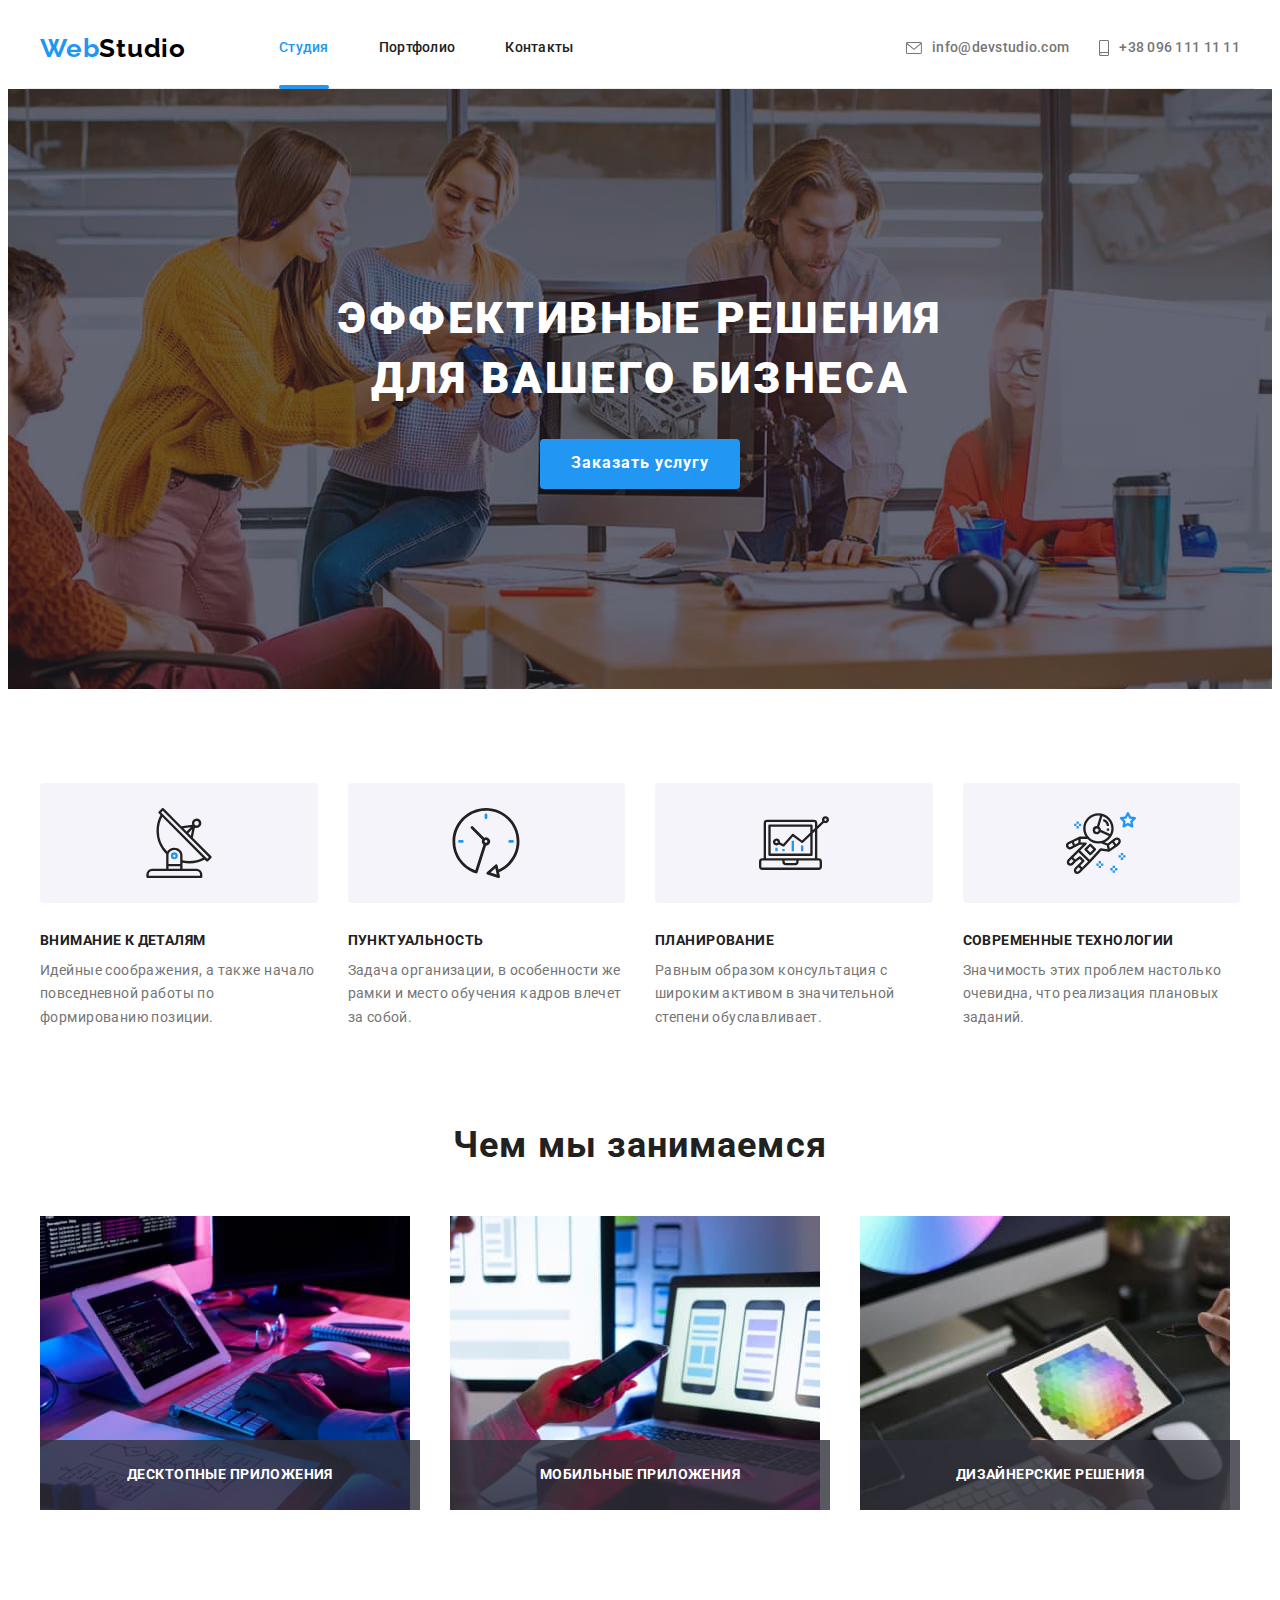
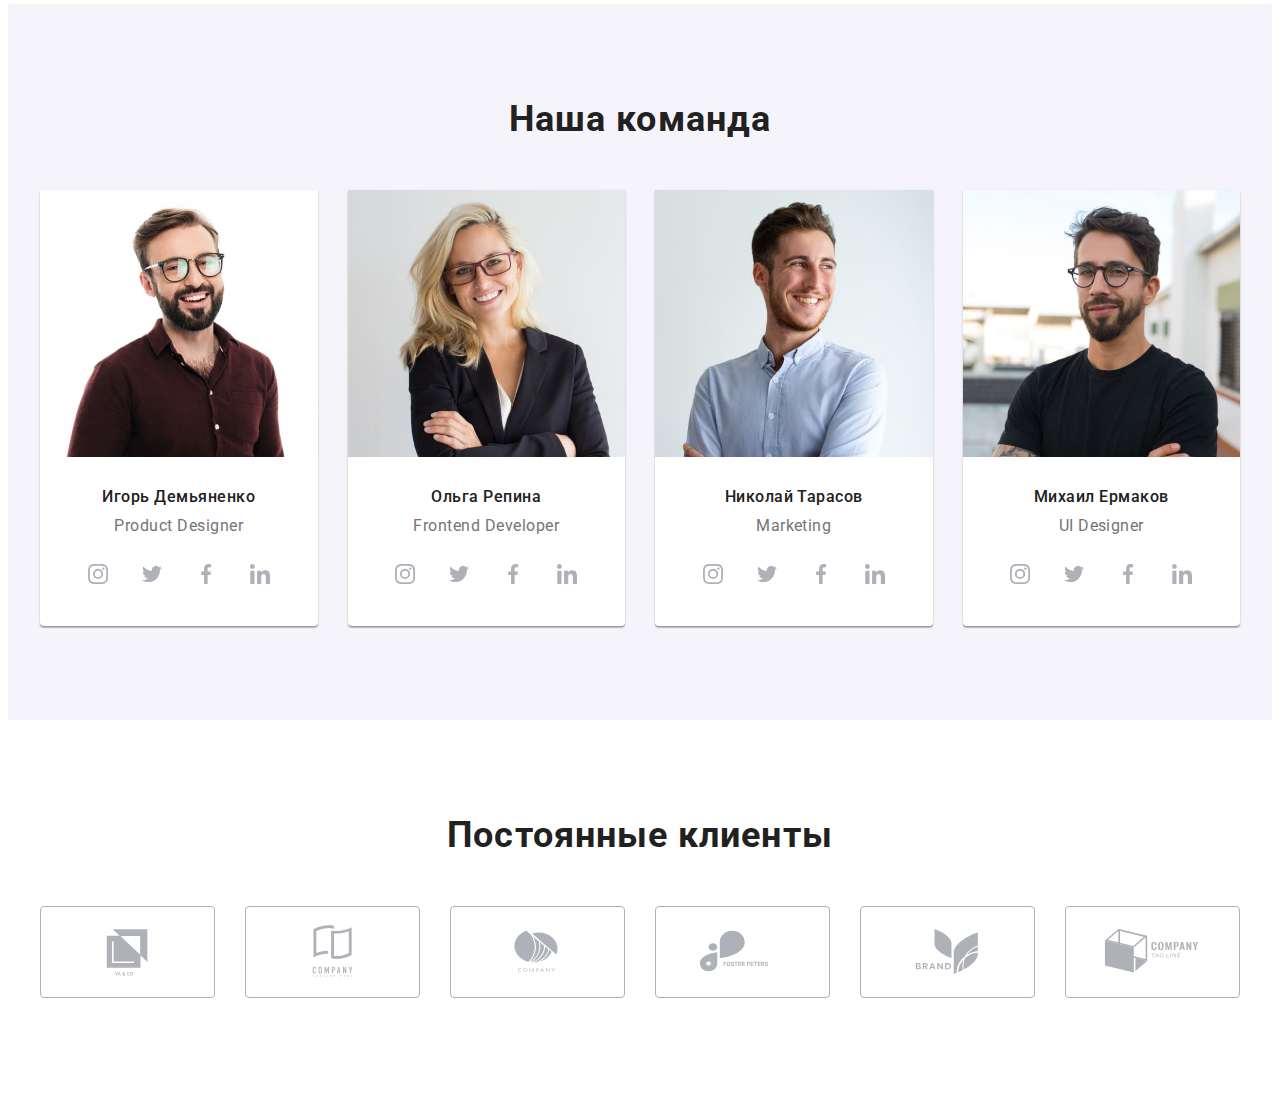
==== commit ead83caf: "адаптирует модальное окно" ====
--- a/index.html
+++ b/index.html
@@ -25,7 +25,6 @@
 
     <header class="header">
       <div class="container header__nav">
-        <!-- <nav class="site-nav"> -->
         <a class="logo header-logo link" href="./index.html"
           >Web<span class="logo logo--black">Studio</span>
         </a>
@@ -40,41 +39,44 @@
         </button>
 
         <!------------------ Навигация --------------------->
-        <ul class="menu-list list">
-          <li class="menu-list__item">
-            <a class="menu-list__link link current" href="">Студия</a>
-          </li>
-          <li class="menu-list__item">
-            <a class="menu-list__link link" href="./portfolio.html"
-              >Портфолио</a
-            >
-          </li>
-          <li class="menu-list__item">
-            <a class="menu-list__link link" href="">Контакты</a>
-          </li>
-        </ul>
-        <!-- </nav> -->
+        <nav class="site-nav">
+          <ul class="menu-list list">
+            <li class="menu-list__item">
+              <a class="menu-list__link link current" href="">Студия</a>
+            </li>
+            <li class="menu-list__item">
+              <a class="menu-list__link link" href="./portfolio.html"
+                >Портфолио</a
+              >
+            </li>
+            <li class="menu-list__item">
+              <a class="menu-list__link link" href="">Контакты</a>
+            </li>
+          </ul>
+        </nav>
 
         <!-------------- Контакты -------------------->
 
-        <ul class="contact list">
-          <li class="contact__item">
-            <a href="mailto:info@devstudio.com" class="contact__link link"
-              ><svg class="contact__icon" width="16" height="12">
-                <use href="./images/icons.svg#envelope"></use>
-              </svg>
-              info@devstudio.com</a
-            >
-          </li>
-
-          <li class="contact__item">
-            <a href="tel:+380961111111" class="contact__link link">
-              <svg class="contact__icon" width="10" height="16">
-                <use href="./images/icons.svg#smartphone"></use></svg
-              >+38 096 111 11 11
-            </a>
-          </li>
-        </ul>
+        <div class="contacts">
+          <ul class="contact__list list">
+            <li class="contact__item">
+              <a href="mailto:info@devstudio.com" class="contact__link link"
+                ><svg class="contact__icon mail" width="16" height="12">
+                  <use href="./images/icons.svg#envelope"></use>
+                </svg>
+                info@devstudio.com</a
+              >
+            </li>
+
+            <li class="contact__item">
+              <a href="tel:+380961111111" class="contact__link link">
+                <svg class="contact__icon tel" width="10" height="16">
+                  <use href="./images/icons.svg#smartphone"></use></svg
+                >+38 096 111 11 11
+              </a>
+            </li>
+          </ul>
+        </div>
       </div>
 
       <!--------------- Мобильне меню ----------------->
--- a/css/main.min.css
+++ b/css/main.min.css
@@ -1,2 +1,2 @@
-:root{--main-title-color: color #212121;--main-text-color: #757575;--primary-white-color: #ffffff;--secondary-bcg-color: #f5f4fa;--accent-color: #2196f3;--hover-button: #188ce8;--timing-function: cubic-bezier(0.4, 0, 0.2, 1);--transition-duration: 250ms}.visually-hidden{position:absolute;white-space:nowrap;width:1px;height:1px;overflow:hidden;border:0;padding:0;clip:rect(0 0 0 0);-webkit-clip-path:inset(50%);clip-path:inset(50%);margin:-1px}p,h1,h2,h3,h4,h5,h6{margin:0}ul,ol{padding:0;margin:0}img{display:block;max-width:100%}body{font-family:Roboto, Tahoma, sans-serif;background-color:var(--primary-white-color);color:#212121;font-size:14px}.link{text-decoration:none}.list{list-style:none}.no-scroll{overflow:hidden}.container{width:100%;padding-left:15px;padding-right:15px;margin-left:auto;margin-right:auto}@media screen and (min-width: 480px){.container{max-width:450px}}@media screen and (min-width: 768px){.container{max-width:738px;-ms-flex-preferred-size:calc(100% - 30px);flex-basis:calc(100% - 30px)}}@media screen and (min-width: 1200px){.container{width:1200px}}.logo{font-family:"Raleway", Tahoma, sans-serif;font-weight:700;letter-spacing:0.03em;color:var(--accent-color);display:inline-block}.logo--black{color:#000000}.logo--white{color:var(--primary-white-color)}@media screen and (max-width: 1199px){.logo{font-size:24px;line-height:1.17}}@media screen and (min-width: 1200px){.logo{font-size:26px;line-height:1.19}}@media screen and (max-width: 767px){.header-logo{padding:16px 0}}@media screen and (min-width: 768px) and (max-width: 1199px){.header-logo{padding:26px 0;margin-right:88px}}@media screen and (min-width: 1200px){.header-logo{margin-right:93px}}.button{border-radius:4px;border:none;min-width:200px;height:50px;font-family:inherit;color:var(--primary-white-color);background-color:var(--accent-color);font-weight:700;font-size:16px;line-height:1.9;letter-spacing:0.06em;cursor:pointer;text-align:center;-webkit-box-shadow:0px 4px 4px rgba(0,0,0,0.15);box-shadow:0px 4px 4px rgba(0,0,0,0.15);-webkit-transition:background-color var(--transition-duration) var(--timing-function);transition:background-color var(--transition-duration) var(--timing-function)}.button:hover,.button:focus{background-color:var(--hover-button);-webkit-box-shadow:0px 4px 4px rgba(0,0,0,0.15);box-shadow:0px 4px 4px rgba(0,0,0,0.15)}.section{padding:60px 0}@media screen and (min-width: 1200px){.section{padding:94px 0}}.section-title{font-size:28px;line-height:1.18;text-align:center;letter-spacing:0.03em;margin-bottom:30px;color:var(--main-title-color)}@media screen and (min-width: 1200px){.section-title{font-size:36px;line-height:1.17;margin-bottom:50px}}.subscribe{margin-left:93px}.sub-form{display:-webkit-box;display:-ms-flexbox;display:flex}.sub-label{margin-right:12px}.sub-email{padding:15px 16px;width:358px;height:50px;left:815px;top:2787px;border:1px solid rgba(255,255,255,0.3);-webkit-filter:drop-shadow(0px 4px 4px rgba(0,0,0,0.15));filter:drop-shadow(0px 4px 4px rgba(0,0,0,0.15));border-radius:4px;background:transparent;outline:none}.sub-email::-webkit-input-placeholder{font-size:16px;line-height:1.25;-webkit-box-align:center;align-items:center;letter-spacing:0.03em;color:rgba(255,255,255,0.6)}.sub-email:-ms-input-placeholder{font-size:16px;line-height:1.25;-ms-flex-align:center;align-items:center;letter-spacing:0.03em;color:rgba(255,255,255,0.6)}.sub-email::-ms-input-placeholder{font-size:16px;line-height:1.25;-ms-flex-align:center;align-items:center;letter-spacing:0.03em;color:rgba(255,255,255,0.6)}.sub-email::placeholder{font-size:16px;line-height:1.25;-webkit-box-align:center;-ms-flex-align:center;align-items:center;letter-spacing:0.03em;color:rgba(255,255,255,0.6)}.sub-email:focus-visible{color:var(--primary-white-color)}.sub-btn{display:-webkit-box;display:-ms-flexbox;display:flex;-webkit-box-pack:center;-ms-flex-pack:center;justify-content:center;-webkit-box-align:center;-ms-flex-align:center;align-items:center}.sub-icon{fill:var(--primary-white-color);margin-left:10px}.backdrop{position:fixed;top:0;width:100%;height:100%;background:rgba(0,0,0,0.2);display:-webkit-box;display:-ms-flexbox;display:flex;-webkit-box-align:center;-ms-flex-align:center;align-items:center;-webkit-box-pack:center;-ms-flex-pack:center;justify-content:center;opacity:1;-webkit-transition:opacity var(--transition-duration) var(--timing-function),visibility var(--transition-duration);transition:opacity var(--transition-duration) var(--timing-function),visibility var(--transition-duration)}.is-hidden{opacity:0;pointer-events:none;visibility:hidden}.modal{position:absolute;width:528px;height:581px;padding:40px;background-color:var(--primary-white-color);border-radius:4px;-webkit-box-shadow:0px 1px 3px rgba(0,0,0,0.12),0px 1px 1px rgba(0,0,0,0.14),0px 2px 1px rgba(0,0,0,0.2);box-shadow:0px 1px 3px rgba(0,0,0,0.12),0px 1px 1px rgba(0,0,0,0.14),0px 2px 1px rgba(0,0,0,0.2);-webkit-transform:scale(1);transform:scale(1);-webkit-transition:-webkit-transform var(--transition-duration) var(--timing-function);transition:-webkit-transform var(--transition-duration) var(--timing-function);transition:transform var(--transition-duration) var(--timing-function);transition:transform var(--transition-duration) var(--timing-function), -webkit-transform var(--transition-duration) var(--timing-function)}.backdrop.is-hidden .modal{-webkit-transform:scale(0.1);transform:scale(0.1)}.modal-close-btn{display:-webkit-box;display:-ms-flexbox;display:flex;-webkit-box-pack:center;-ms-flex-pack:center;justify-content:center;-webkit-box-align:center;-ms-flex-align:center;align-items:center;position:absolute;top:8px;right:8px;width:30px;height:30px;border:1px solid rgba(0,0,0,0.1);border-radius:50%;background:var(--primary-white-color);outline:none}.modal-close-btn:hover .close-icon,.modal-close-btn:focus .close-icon{fill:var(--accent-color)}.close-icon{-webkit-transition:fill var(--transition-duration) var(--timing-function);transition:fill var(--transition-duration) var(--timing-function)}.modal-title{font-weight:700;font-size:20px;line-height:1.15;text-align:center;letter-spacing:0.03em;color:var(--main-title-color);margin-bottom:12px}.form-button{display:-webkit-box;display:-ms-flexbox;display:flex;-webkit-box-pack:center;-ms-flex-pack:center;justify-content:center;-webkit-box-align:center;-ms-flex-align:center;align-items:center;margin:0 auto}.form-field{margin-bottom:10px}.modal-input-wrap{position:relative}.form-lable{display:block;margin-bottom:4px;font-size:12px;line-height:1.17;letter-spacing:0.01em;color:var(--main-text-color)}.form-input{width:100%;height:40px;padding-left:42px;border:1px solid rgba(33,33,33,0.2);border-radius:4px;-webkit-box-sizing:border-box;box-sizing:border-box;outline:none;-webkit-transition:border var(--transition-duration) var(--timing-function);transition:border var(--transition-duration) var(--timing-function)}.form-input:focus{border-color:var(--accent-color)}.form-input:focus+.modal-icon{fill:var(--accent-color)}.form-comment{outline:none;-webkit-transition:border var(--transition-duration) var(--timing-function);transition:border var(--transition-duration) var(--timing-function)}.form-comment:focus{border-color:var(--accent-color)}.form-comment::-webkit-input-placeholder{color:rgba(117,117,117,0.5)}.form-comment:-ms-input-placeholder{color:rgba(117,117,117,0.5)}.form-comment::-ms-input-placeholder{color:rgba(117,117,117,0.5)}.form-comment::placeholder{color:rgba(117,117,117,0.5)}.modal-icon{position:absolute;left:12px;top:50%;-webkit-transform:translateY(-50%);transform:translateY(-50%);fill:var(--main-title-color);-webkit-transition:fill var(--transition-duration) var(--timing-function);transition:fill var(--transition-duration) var(--timing-function)}.comment-label{position:relative;display:block;width:448px;height:138px;margin-bottom:20px}.form-comment{position:absolute;resize:none;left:0;bottom:0;padding:12px 16px;width:448px;height:120px;border:1px solid rgba(33,33,33,0.2);border-radius:4px;-webkit-transition:border var(--transition-duration) var(--timing-function);transition:border var(--transition-duration) var(--timing-function)}.check-policy{display:-webkit-box;display:-ms-flexbox;display:flex;-webkit-box-align:center;-ms-flex-align:center;align-items:center;margin-left:14px;margin-bottom:30px;font-size:14px;line-height:1.71;letter-spacing:0.03em;color:var(--main-text-color)}.icon-mod{display:-webkit-box;display:-ms-flexbox;display:flex;-webkit-box-align:center;-ms-flex-align:center;align-items:center;-webkit-box-pack:center;-ms-flex-pack:center;justify-content:center;width:16px;height:15px;border:2px solid #212121;border-radius:4px;margin-right:7px;-webkit-transition:background-color var(--transition-duration) var(--timing-function);transition:background-color var(--transition-duration) var(--timing-function)}.check-input:checked+.check-policy .icon-mod{background-color:var(--accent-color);border:none}.check-icon{fill:transparent;-webkit-transition:fill var(--transition-duration) var(--timing-function);transition:fill var(--transition-duration) var(--timing-function)}.check-input:checked+.check-policy .check-icon{fill:var(--primary-white-color)}.check-condition{color:var(--accent-color)}.portfolio-btn{border-radius:4px;border:none;padding:6px 22px;font-family:inherit;color:var(--main-title-color);background-color:var(--secondary-bcg-color);font-weight:500;font-size:16px;line-height:1.6;letter-spacing:0.03em;cursor:pointer;text-align:center;-webkit-transition:background-color var(--transition-duration) var(--timing-function),color var(--transition-duration) var(--timing-function),-webkit-box-shadow var(--transition-duration) var(--timing-function);transition:background-color var(--transition-duration) var(--timing-function),color var(--transition-duration) var(--timing-function),-webkit-box-shadow var(--transition-duration) var(--timing-function);transition:background-color var(--transition-duration) var(--timing-function),color var(--transition-duration) var(--timing-function),box-shadow var(--transition-duration) var(--timing-function);transition:background-color var(--transition-duration) var(--timing-function),color var(--transition-duration) var(--timing-function),box-shadow var(--transition-duration) var(--timing-function),-webkit-box-shadow var(--transition-duration) var(--timing-function)}.portfolio-btn:hover,.portfolio-btn:focus{color:var(--primary-white-color);background-color:var(--accent-color);-webkit-box-shadow:0px 3px 1px rgba(0,0,0,0.1),0px 1px 2px rgba(0,0,0,0.08),0px 2px 2px rgba(0,0,0,0.12);box-shadow:0px 3px 1px rgba(0,0,0,0.1),0px 1px 2px rgba(0,0,0,0.08),0px 2px 2px rgba(0,0,0,0.12)}.header__nav{display:-webkit-box;display:-ms-flexbox;display:flex;-webkit-box-align:center;-ms-flex-align:center;align-items:center;-webkit-box-pack:justify;-ms-flex-pack:justify;justify-content:space-between;border-bottom:1px solid #ececec}.menu-open-btn,.menu-close-btn{display:-webkit-inline-box;display:-ms-inline-flexbox;display:inline-flex;margin:0;padding:0;border:none;background-color:transparent;cursor:pointer}.menu-open-btn:hover,.menu-open-btn:focus,.menu-open-btn:active,.menu-close-btn:hover,.menu-close-btn:focus,.menu-close-btn:active{fill:var(--accent-color)}.menu-open-btn{margin-left:auto}.menu-close-btn{display:block;margin-left:auto;margin-top:10px}.menu-list{display:none;margin-left:93px}.menu-list .menu-list__item:not(:last-child){margin-right:50px}.menu-list__link{display:block;padding-top:32px;padding-bottom:32px;font-weight:500;line-height:1.14;letter-spacing:0.02em;color:var(--main-title-color);cursor:pointer;-webkit-transition:color var(--transition-duration) var(--timing-function);transition:color var(--transition-duration) var(--timing-function)}.menu-list__link.current{position:relative}.menu-list__link.current::after{content:"";position:absolute;width:100%;height:4px;background-color:var(--accent-color);border-radius:2px;left:0;bottom:-1px}.menu-list__link:hover,.menu-list__link:focus{color:var(--accent-color)}.contact{display:none;margin-left:auto}.contact .contact__item:not(:last-child){margin-right:50px}.contact__link{display:-webkit-inline-box;display:-ms-inline-flexbox;display:inline-flex;-webkit-box-align:center;-ms-flex-align:center;align-items:center;padding-top:32px;padding-bottom:32px;font-weight:500;line-height:1.14;letter-spacing:0.02em;color:var(--main-text-color);-webkit-transition:color var(--transition-duration) var(--timing-function);transition:color var(--transition-duration) var(--timing-function)}.contact__link:hover,.contact__link:focus{color:var(--accent-color)}.current{color:var(--accent-color)}.contact__icon{margin-right:10px;fill:var(--main-text-color)}.contact__link:hover .contact__icon,.contact__link:focus .contact__icon{fill:var(--accent-color)}.mob-menu{position:fixed;z-index:1;top:0;left:0;width:100vw;height:100vh;padding-left:25px;pointer-events:inherit;background-color:#ffffff;-webkit-transition:opacity 250ms linear, visibility 250ms linear;transition:opacity 250ms linear, visibility 250ms linear}.mob-menu .container{overflow-y:auto;display:-webkit-box;display:-ms-flexbox;display:flex;-webkit-box-orient:vertical;-webkit-box-direction:normal;-ms-flex-direction:column;flex-direction:column;height:100%;-webkit-box-pack:justify;-ms-flex-pack:justify;justify-content:space-between}.mob-menu-list__item:not(:last-child),.mob-contact__tel{display:block;margin-bottom:32px}.mob-menu-list__link{font-weight:500;font-size:40px;line-height:1.17;text-align:left;letter-spacing:0.02em;color:var(--main-title-color)}.mob-menu-list__link:hover,.mob-menu-list__link:focus,.mob-menu-list__link:active{color:var(--accent-color)}.mob-contact{margin-bottom:64px}.mob-contact__tel{font-weight:500;font-size:34px;line-height:1.18;letter-spacing:0.02em;color:var(--accent-color)}.mob-contact__mail{font-weight:500;font-size:24px;line-height:1.17;letter-spacing:0.02em;color:var(--main-text-color)}.mob-soc__list{display:-webkit-box;display:-ms-flexbox;display:flex;-ms-flex-wrap:wrap;flex-wrap:wrap;margin-bottom:48px}.mob-soc__link{font-weight:500;font-size:18px;line-height:1.22;letter-spacing:0.02em;color:var(--accent-color)}.mob-soc__item:not(:last-child){padding-right:10px;border-right:1px solid rgba(33,33,33,0.2)}.mob-soc__item:not(:first-child){padding-left:10px}.hero{padding-top:118px;padding-bottom:118px;margin-right:auto;margin-left:auto;max-width:1600px;text-align:center;background-image:-webkit-gradient(linear, left top, left bottom, from(rgba(47,48,58,0.4)), to(rgba(47,48,58,0.4))),url(../images/hero-mob.jpg);background-image:linear-gradient(rgba(47,48,58,0.4), rgba(47,48,58,0.4)),url(../images/hero-mob.jpg);background-color:#2f303a;background-repeat:no-repeat;background-position:center;background-size:cover}@media (min-device-pixel-ratio: 2), (-webkit-min-device-pixel-ratio: 2), (min-resolution: 192dpi), (min-resolution: 2dppx){.hero{background-image:-webkit-gradient(linear, left top, left bottom, from(rgba(47,48,58,0.4)), to(rgba(47,48,58,0.4))),url(../images/hero-mob-2x.jpg);background-image:linear-gradient(rgba(47,48,58,0.4), rgba(47,48,58,0.4)),url(../images/hero-mob-2x.jpg)}}@media screen and (min-width: 768px) and (max-width: 1199px){.hero{background-image:-webkit-gradient(linear, left top, left bottom, from(rgba(47,48,58,0.4)), to(rgba(47,48,58,0.4))),url(../images/hero-tab.jpg);background-image:linear-gradient(rgba(47,48,58,0.4), rgba(47,48,58,0.4)),url(../images/hero-tab.jpg)}}@media screen and (min-width: 768px) and (max-width: 1199px) and (min-device-pixel-ratio: 2), screen and (min-width: 768px) and (max-width: 1199px) and (-webkit-min-device-pixel-ratio: 2), screen and (min-width: 768px) and (max-width: 1199px) and (min-resolution: 192dpi), screen and (min-width: 768px) and (max-width: 1199px) and (min-resolution: 2dppx){.hero{background-image:-webkit-gradient(linear, left top, left bottom, from(rgba(47,48,58,0.4)), to(rgba(47,48,58,0.4))),url(../images/hero-tab-2x.jpg);background-image:linear-gradient(rgba(47,48,58,0.4), rgba(47,48,58,0.4)),url(../images/hero-tab-2x.jpg)}}@media screen and (min-width: 1200px){.hero{padding-top:200px;padding-bottom:200px;background-image:-webkit-gradient(linear, left top, left bottom, from(rgba(47,48,58,0.4)), to(rgba(47,48,58,0.4))),url(../images/hero-desk.jpg);background-image:linear-gradient(rgba(47,48,58,0.4), rgba(47,48,58,0.4)),url(../images/hero-desk.jpg)}}@media screen and (min-width: 1200px) and (min-device-pixel-ratio: 2), screen and (min-width: 1200px) and (-webkit-min-device-pixel-ratio: 2), screen and (min-width: 1200px) and (min-resolution: 192dpi), screen and (min-width: 1200px) and (min-resolution: 2dppx){.hero{background-image:-webkit-gradient(linear, left top, left bottom, from(rgba(47,48,58,0.4)), to(rgba(47,48,58,0.4))),url(../images/hero-desk-2x.jpg);background-image:linear-gradient(rgba(47,48,58,0.4), rgba(47,48,58,0.4)),url(../images/hero-desk-2x.jpg)}}.hero__title{margin-bottom:30px;max-width:360px;margin-left:auto;margin-right:auto;font-weight:900;font-size:26px;line-height:1.6;text-align:center;letter-spacing:0.06em;text-transform:uppercase;color:#ffffff}@media screen and (min-width: 1200px){.hero__title{max-width:696px;font-size:44px;line-height:1.36}}.features-list{margin-bottom:-30px}@media screen and (min-width: 768px){.features-list{display:-webkit-box;display:-ms-flexbox;display:flex;-ms-flex-wrap:wrap;flex-wrap:wrap;-webkit-box-pack:center;-ms-flex-pack:center;justify-content:center;margin-left:-30px}}.features-list__item{min-width:270px;text-align:left;margin-bottom:30px}@media screen and (min-width: 768px){.features-list__item{width:calc((100% - 60px) / 2);margin-left:30px}}@media screen and (min-width: 1200px){.features-list__item{width:calc((100% - 120px) / 4);margin-left:30px}}.features-list__icon{display:-webkit-inline-box;display:-ms-inline-flexbox;display:inline-flex;-webkit-box-pack:center;-ms-flex-pack:center;justify-content:center;-webkit-box-align:center;-ms-flex-align:center;align-items:center;width:100%;height:120px;margin-bottom:30px;border:none;border-radius:4px;background-color:var(--secondary-bcg-color)}.features-list__title{margin-bottom:10px;font-size:14px;line-height:1.14;letter-spacing:0.03em;text-transform:uppercase;text-align:center;color:var(--main-title-color)}@media screen and (min-width: 768px){.features-list__title{text-align:left}}.features-list__text{line-height:1.7;letter-spacing:0.03em;color:var(--main-text-color)}.section-work{padding-top:0}@media screen and (max-width: 1199px){.section-work{display:none}}.work{display:-webkit-box;display:-ms-flexbox;display:flex;margin-left:-30px}.work__item{-ms-flex-preferred-size:calc((100% - 90px) / 3);flex-basis:calc((100% - 90px) / 3);margin-left:30px}.work__box{position:relative}.work__text{position:absolute;bottom:0;display:-webkit-box;display:-ms-flexbox;display:flex;-webkit-box-pack:center;-ms-flex-pack:center;justify-content:center;-webkit-box-align:center;-ms-flex-align:center;align-items:center;width:100%;height:70px;font-weight:700;line-height:1.14;letter-spacing:0.03em;text-transform:uppercase;color:var(--primary-white-color);background:rgba(47,48,58,0.8)}.staff{background-color:var(--secondary-bcg-color)}.section-staff-list{margin-bottom:-30px}@media screen and (min-width: 768px){.section-staff-list{display:-webkit-box;display:-ms-flexbox;display:flex;-ms-flex-wrap:wrap;flex-wrap:wrap;-webkit-box-pack:center;-ms-flex-pack:center;justify-content:center;margin-left:-30px}}.staff-list-item{margin-bottom:30px;background:var(--primary-white-color);-webkit-box-shadow:0px 1px 3px rgba(0,0,0,0.12),0px 1px 1px rgba(0,0,0,0.14),0px 2px 1px rgba(0,0,0,0.2);box-shadow:0px 1px 3px rgba(0,0,0,0.12),0px 1px 1px rgba(0,0,0,0.14),0px 2px 1px rgba(0,0,0,0.2);border-radius:0px 0px 4px 4px}@media screen and (min-width: 768px){.staff-list-item{-ms-flex-preferred-size:calc((100% - 60px) / 2);flex-basis:calc((100% - 60px) / 2);margin-left:30px}}@media screen and (min-width: 1200px){.staff-list-item{-ms-flex-preferred-size:calc((100% - 120px) / 4);flex-basis:calc((100% - 120px) / 4)}}.card-img{width:100%}.staff-title{margin-bottom:10px;font-weight:500;font-size:16px;line-height:1.19;letter-spacing:0.03em;color:var(--main-title-color)}.staff-box{padding-top:30px;padding-bottom:30px;text-align:center}.staff-text{font-size:16px;line-height:1.19;text-align:center;letter-spacing:0.03em;color:var(--main-text-color);margin-bottom:16px}.staff-soc-list{display:-webkit-box;display:-ms-flexbox;display:flex;-webkit-box-pack:center;-ms-flex-pack:center;justify-content:center}.staff-soc-link{display:-webkit-box;display:-ms-flexbox;display:flex;-webkit-box-pack:center;-ms-flex-pack:center;justify-content:center;-webkit-box-align:center;-ms-flex-align:center;align-items:center;width:44px;height:44px;background-color:var(--primary-white-color);border-radius:50%;-webkit-transition:background-color var(--transition-duration) var(--timing-function);transition:background-color var(--transition-duration) var(--timing-function)}.staff-soc-link:hover,.staff-soc-link:focus{background-color:var(--accent-color)}.staff-soc-icon{fill:#afb1b8;-webkit-transition:fill var(--transition-duration) var(--timing-function);transition:fill var(--transition-duration) var(--timing-function)}.staff-soc-link:hover .staff-soc-icon,.staff-soc-link:focus .staff-soc-icon{fill:var(--primary-white-color)}.staff-soc-item+.staff-soc-item{margin-left:10px}.clients-list{display:-webkit-box;display:-ms-flexbox;display:flex;-ms-flex-wrap:wrap;flex-wrap:wrap;-webkit-box-pack:center;-ms-flex-pack:center;justify-content:center;margin-left:-15px;margin-right:-15px}.clients-item{margin-left:15px;margin-right:15px}@media screen and (max-width: 479px){.clients-item{width:calc((100% - 60px) / 2)}.clients-item:nth-last-of-type(n+3){margin-bottom:30px}}@media screen and (min-width: 480px) and (max-width: 1199px){.clients-item{width:calc((100% - 90px) / 3)}.clients-item:nth-last-of-type(n+4){margin-bottom:30px}}@media screen and (min-width: 1200px){.clients-item{width:calc((100% - 180px) / 6)}}.clients-link{display:-webkit-box;display:-ms-flexbox;display:flex;-webkit-box-pack:center;-ms-flex-pack:center;justify-content:center;-webkit-box-align:center;-ms-flex-align:center;align-items:center;width:100%;height:92px;border:1px solid #afb1b8;-webkit-box-sizing:border-box;box-sizing:border-box;border-radius:4px;-webkit-transition:border var(--transition-duration) var(--timing-function);transition:border var(--transition-duration) var(--timing-function)}.clients-link:hover,.clients-link:focus{border:1px solid var(--accent-color)}.clients-icon{fill:#afb1b8;-webkit-transition:fill var(--transition-duration) var(--timing-function);transition:fill var(--transition-duration) var(--timing-function)}.clients-link:hover .clients-icon,.clients-link:focus .clients-icon{fill:var(--accent-color)}.footer{background-color:#2f303a;padding-top:60px;padding-bottom:60px}.container.footer-cont{display:-webkit-box;display:-ms-flexbox;display:flex;-webkit-box-align:baseline;-ms-flex-align:baseline;align-items:baseline}.footer-logo{display:inline-block;margin-bottom:20px}.footer-list li+li{margin-top:9px}.footer-adress{line-height:1.71;letter-spacing:0.03em;color:var(--primary-white-color);font-style:normal}.footer-contact{line-height:1.71;letter-spacing:0.03em;color:rgba(255,255,255,0.6);font-style:normal;-webkit-transition:color var(--transition-duration) var(--timing-function);transition:color var(--transition-duration) var(--timing-function)}.footer-contact:hover,.footer-contact:focus{color:var(--accent-color)}.footer-social{margin-left:70px}.footer-soc-title{font-size:14px;line-height:1.14;letter-spacing:0.03em;text-transform:uppercase;color:#ffffff;margin-bottom:20px}.footer-soc-list{display:-webkit-box;display:-ms-flexbox;display:flex}.footer-soc-item+.footer-soc-item{margin-left:10px}.footer-soc-link{display:-webkit-box;display:-ms-flexbox;display:flex;-webkit-box-pack:center;-ms-flex-pack:center;justify-content:center;-webkit-box-align:center;-ms-flex-align:center;align-items:center;width:44px;height:44px;background-color:rgba(255,255,255,0.1);border-radius:50%;-webkit-transition:background-color var(--transition-duration) var(--timing-function);transition:background-color var(--transition-duration) var(--timing-function)}.footer-soc-link:hover,.footer-soc-link:focus{background-color:var(--accent-color)}.footer-soc-icon{fill:var(--primary-white-color)}.current-filter{background-color:var(--accent-color);color:var(--primary-white-color)}.portfolio-filter{display:-webkit-box;display:-ms-flexbox;display:flex;margin-bottom:50px;-webkit-box-pack:center;-ms-flex-pack:center;justify-content:center}.portfolio-filter li+li{margin-left:8px}.portfolio-list{display:-webkit-box;display:-ms-flexbox;display:flex;-ms-flex-wrap:wrap;flex-wrap:wrap;margin-left:-30px;margin-top:-30px}.portfolio-item{-ms-flex-preferred-size:calc((100% - 90px) / 3);flex-basis:calc((100% - 90px) / 3);margin-left:30px;margin-top:30px;width:370px;height:404px}.portfolio-link{-webkit-transition:-webkit-box-shadow var(--transition-duration) var(--timing-function);transition:-webkit-box-shadow var(--transition-duration) var(--timing-function);transition:box-shadow var(--transition-duration) var(--timing-function);transition:box-shadow var(--transition-duration) var(--timing-function), -webkit-box-shadow var(--transition-duration) var(--timing-function)}.portfolio-link:hover,.portfolio-link:focus{-webkit-box-shadow:0px 4px 4px rgba(0,0,0,0.25),0px 1px 1px rgba(0,0,0,0.12),0px 4px 4px rgba(0,0,0,0.06);box-shadow:0px 4px 4px rgba(0,0,0,0.25),0px 1px 1px rgba(0,0,0,0.12),0px 4px 4px rgba(0,0,0,0.06)}.portfolio-link{display:block;text-decoration:none;color:var(--main-title-color)}.portfolio-top-wrap{position:relative;overflow:hidden}.portfolio-top-text{position:absolute;top:0;background:rgba(33,150,243,0.9);padding:63px 24px;height:100%;font-size:18px;line-height:1.56;letter-spacing:0.03em;color:#ffffff;-webkit-transform:translateY(101%);transform:translateY(101%);-webkit-transition:-webkit-transform var(--transition-duration) var(--timing-function);transition:-webkit-transform var(--transition-duration) var(--timing-function);transition:transform var(--transition-duration) var(--timing-function);transition:transform var(--transition-duration) var(--timing-function), -webkit-transform var(--transition-duration) var(--timing-function)}.portfolio-link:hover .portfolio-top-text,.portfolio-link:focus .portfolio-top-text{-webkit-transform:translateY(0%);transform:translateY(0%)}.text-box{padding:20px 24px;background-color:var(--primary-white-color);border:1px solid #eeeeee}.portfolio-title{margin-bottom:4px;font-size:18px;line-height:2;letter-spacing:0.06em}.portfolio-direction{font-size:16px;line-height:1.9;letter-spacing:0.03em;color:var(--main-text-color)}
+:root{--main-title-color: color #212121;--main-text-color: #757575;--primary-white-color: #ffffff;--secondary-bcg-color: #f5f4fa;--accent-color: #2196f3;--hover-button: #188ce8;--timing-function: cubic-bezier(0.4, 0, 0.2, 1);--transition-duration: 250ms}.visually-hidden{position:absolute;white-space:nowrap;width:1px;height:1px;overflow:hidden;border:0;padding:0;clip:rect(0 0 0 0);-webkit-clip-path:inset(50%);clip-path:inset(50%);margin:-1px}p,h1,h2,h3,h4,h5,h6{margin:0}ul,ol{padding:0;margin:0}img{display:block;max-width:100%}body{font-family:Roboto, Tahoma, sans-serif;background-color:var(--primary-white-color);color:#212121;font-size:14px}.link{text-decoration:none}.list{list-style:none}.no-scroll{overflow:hidden}.container{width:100%;padding-left:15px;padding-right:15px;margin-left:auto;margin-right:auto}@media screen and (min-width: 480px){.container{max-width:450px;-ms-flex-preferred-size:calc(100% - 30px);flex-basis:calc(100% - 30px)}}@media screen and (min-width: 768px){.container{max-width:738px;-ms-flex-preferred-size:calc(100% - 30px);flex-basis:calc(100% - 30px)}}@media screen and (min-width: 1200px){.container{max-width:1200px}}.logo{font-family:"Raleway", Tahoma, sans-serif;font-weight:700;letter-spacing:0.03em;color:var(--accent-color)}.logo--black{color:#000000}.logo--white{color:var(--primary-white-color)}@media screen and (max-width: 1199px){.logo{font-size:24px;line-height:1.17}}@media screen and (min-width: 1200px){.logo{font-size:26px;line-height:1.19}}@media screen and (max-width: 767px){.header-logo{padding:16px 0}}@media screen and (min-width: 768px) and (max-width: 1199px){.header-logo{padding:26px 0;margin-right:88px}}@media screen and (min-width: 1200px){.header-logo{margin-right:93px}}.button{border-radius:4px;border:none;min-width:200px;height:50px;font-family:inherit;color:var(--primary-white-color);background-color:var(--accent-color);font-weight:700;font-size:16px;line-height:1.9;letter-spacing:0.06em;cursor:pointer;text-align:center;-webkit-box-shadow:0px 4px 4px rgba(0,0,0,0.15);box-shadow:0px 4px 4px rgba(0,0,0,0.15);-webkit-transition:background-color var(--transition-duration) var(--timing-function);transition:background-color var(--transition-duration) var(--timing-function)}.button:hover,.button:focus{background-color:var(--hover-button);-webkit-box-shadow:0px 4px 4px rgba(0,0,0,0.15);box-shadow:0px 4px 4px rgba(0,0,0,0.15)}.section{padding:60px 0}@media screen and (min-width: 1200px){.section{padding:94px 0}}.section-title{font-size:28px;line-height:1.18;text-align:center;letter-spacing:0.03em;margin-bottom:30px;color:var(--main-title-color)}@media screen and (min-width: 1200px){.section-title{font-size:36px;line-height:1.17;margin-bottom:50px}}.subscribe{margin-left:93px}.sub-form{display:-webkit-box;display:-ms-flexbox;display:flex}.sub-label{margin-right:12px}.sub-email{padding:15px 16px;width:358px;height:50px;left:815px;top:2787px;border:1px solid rgba(255,255,255,0.3);-webkit-filter:drop-shadow(0px 4px 4px rgba(0,0,0,0.15));filter:drop-shadow(0px 4px 4px rgba(0,0,0,0.15));border-radius:4px;background:transparent;outline:none}.sub-email::-webkit-input-placeholder{font-size:16px;line-height:1.25;-webkit-box-align:center;align-items:center;letter-spacing:0.03em;color:rgba(255,255,255,0.6)}.sub-email:-ms-input-placeholder{font-size:16px;line-height:1.25;-ms-flex-align:center;align-items:center;letter-spacing:0.03em;color:rgba(255,255,255,0.6)}.sub-email::-ms-input-placeholder{font-size:16px;line-height:1.25;-ms-flex-align:center;align-items:center;letter-spacing:0.03em;color:rgba(255,255,255,0.6)}.sub-email::placeholder{font-size:16px;line-height:1.25;-webkit-box-align:center;-ms-flex-align:center;align-items:center;letter-spacing:0.03em;color:rgba(255,255,255,0.6)}.sub-email:focus-visible{color:var(--primary-white-color)}.sub-btn{display:-webkit-box;display:-ms-flexbox;display:flex;-webkit-box-pack:center;-ms-flex-pack:center;justify-content:center;-webkit-box-align:center;-ms-flex-align:center;align-items:center}.sub-icon{fill:var(--primary-white-color);margin-left:10px}.backdrop{position:fixed;top:0;left:0;width:100%;height:100%;z-index:5;background:rgba(0,0,0,0.2);display:-webkit-box;display:-ms-flexbox;display:flex;-webkit-box-align:center;-ms-flex-align:center;align-items:center;-webkit-box-pack:center;-ms-flex-pack:center;justify-content:center;overflow-y:scroll;opacity:1;-webkit-transition:opacity var(--transition-duration) var(--timing-function),visibility var(--transition-duration);transition:opacity var(--transition-duration) var(--timing-function),visibility var(--transition-duration)}.is-hidden{opacity:0;pointer-events:none;visibility:hidden}.modal{position:absolute;width:100%;padding:40px;background-color:var(--primary-white-color);border-radius:4px;-webkit-box-shadow:0px 1px 3px rgba(0,0,0,0.12),0px 1px 1px rgba(0,0,0,0.14),0px 2px 1px rgba(0,0,0,0.2);box-shadow:0px 1px 3px rgba(0,0,0,0.12),0px 1px 1px rgba(0,0,0,0.14),0px 2px 1px rgba(0,0,0,0.2);-webkit-transform:scale(1);transform:scale(1);-webkit-transition:-webkit-transform var(--transition-duration) var(--timing-function);transition:-webkit-transform var(--transition-duration) var(--timing-function);transition:transform var(--transition-duration) var(--timing-function);transition:transform var(--transition-duration) var(--timing-function), -webkit-transform var(--transition-duration) var(--timing-function)}.backdrop.is-hidden .modal{-webkit-transform:scale(0.1);transform:scale(0.1)}@media screen and (min-width: 450px) and (max-width: 1199px){.modal{width:450px;height:609px}}@media screen and (min-width: 1200px){.modal{width:528px;height:581px}}.modal-close-btn{display:-webkit-box;display:-ms-flexbox;display:flex;-webkit-box-pack:center;-ms-flex-pack:center;justify-content:center;-webkit-box-align:center;-ms-flex-align:center;align-items:center;position:absolute;top:8px;right:8px;width:30px;height:30px;border:1px solid rgba(0,0,0,0.1);border-radius:50%;background:var(--primary-white-color);outline:none}.modal-close-btn:hover .close-icon,.modal-close-btn:focus .close-icon{fill:var(--accent-color)}.close-icon{-webkit-transition:fill var(--transition-duration) var(--timing-function);transition:fill var(--transition-duration) var(--timing-function)}.modal-title{font-weight:700;font-size:20px;line-height:1.15;text-align:center;letter-spacing:0.03em;color:var(--main-title-color);margin-bottom:12px}.form-button{display:-webkit-box;display:-ms-flexbox;display:flex;-webkit-box-pack:center;-ms-flex-pack:center;justify-content:center;-webkit-box-align:center;-ms-flex-align:center;align-items:center;margin:0 auto}.form-field{margin-bottom:10px}.modal-input-wrap{position:relative}.form-lable{display:block;margin-bottom:4px;font-size:12px;line-height:1.17;letter-spacing:0.01em;color:var(--main-text-color)}.form-input{width:100%;height:40px;padding-left:42px;border:1px solid rgba(33,33,33,0.2);border-radius:4px;-webkit-box-sizing:border-box;box-sizing:border-box;outline:none;-webkit-transition:border var(--transition-duration) var(--timing-function);transition:border var(--transition-duration) var(--timing-function)}.form-input:focus{border-color:var(--accent-color)}.form-input:focus+.modal-icon{fill:var(--accent-color)}.form-comment{outline:none;-webkit-transition:border var(--transition-duration) var(--timing-function);transition:border var(--transition-duration) var(--timing-function)}.form-comment:focus{border-color:var(--accent-color)}.form-comment::-webkit-input-placeholder{color:rgba(117,117,117,0.5)}.form-comment:-ms-input-placeholder{color:rgba(117,117,117,0.5)}.form-comment::-ms-input-placeholder{color:rgba(117,117,117,0.5)}.form-comment::placeholder{color:rgba(117,117,117,0.5)}.modal-icon{position:absolute;left:12px;top:50%;-webkit-transform:translateY(-50%);transform:translateY(-50%);fill:var(--main-title-color);-webkit-transition:fill var(--transition-duration) var(--timing-function);transition:fill var(--transition-duration) var(--timing-function)}.comment-label{position:relative;display:block;width:100%;height:138px;margin-bottom:20px}.form-comment{position:absolute;resize:none;left:0;bottom:0;padding:12px 16px;width:100%;height:120px;border:1px solid rgba(33,33,33,0.2);border-radius:4px;-webkit-transition:border var(--transition-duration) var(--timing-function);transition:border var(--transition-duration) var(--timing-function)}.modal-field{display:-webkit-inline-box;display:-ms-inline-flexbox;display:inline-flex}.check-policy{display:-webkit-box;display:-ms-flexbox;display:flex;-webkit-box-align:center;-ms-flex-align:center;align-items:center;margin-bottom:30px;font-size:14px;line-height:1.17;letter-spacing:0.03em;color:var(--main-text-color)}@media screen and (min-width: 1200px){.check-policy{font-size:14px;line-height:1.71;margin-left:12px}}.icon-mod{display:-webkit-box;display:-ms-flexbox;display:flex;-webkit-box-align:center;-ms-flex-align:center;align-items:center;-webkit-box-pack:center;-ms-flex-pack:center;justify-content:center;width:16px;height:15px;border:2px solid #212121;border-radius:4px;margin-right:7px;-webkit-transition:background-color var(--transition-duration) var(--timing-function);transition:background-color var(--transition-duration) var(--timing-function)}.check-input:checked+.check-policy .icon-mod{background-color:var(--accent-color);border:none}.check-icon{fill:transparent;-webkit-transition:fill var(--transition-duration) var(--timing-function);transition:fill var(--transition-duration) var(--timing-function)}.check-input:checked+.check-policy .check-icon{fill:var(--primary-white-color)}.check-condition{color:var(--accent-color)}.portfolio-btn{border-radius:4px;border:none;padding:6px 22px;font-family:inherit;color:var(--main-title-color);background-color:var(--secondary-bcg-color);font-weight:500;font-size:16px;line-height:1.6;letter-spacing:0.03em;cursor:pointer;text-align:center;-webkit-transition:background-color var(--transition-duration) var(--timing-function),color var(--transition-duration) var(--timing-function),-webkit-box-shadow var(--transition-duration) var(--timing-function);transition:background-color var(--transition-duration) var(--timing-function),color var(--transition-duration) var(--timing-function),-webkit-box-shadow var(--transition-duration) var(--timing-function);transition:background-color var(--transition-duration) var(--timing-function),color var(--transition-duration) var(--timing-function),box-shadow var(--transition-duration) var(--timing-function);transition:background-color var(--transition-duration) var(--timing-function),color var(--transition-duration) var(--timing-function),box-shadow var(--transition-duration) var(--timing-function),-webkit-box-shadow var(--transition-duration) var(--timing-function)}.portfolio-btn:hover,.portfolio-btn:focus{color:var(--primary-white-color);background-color:var(--accent-color);-webkit-box-shadow:0px 3px 1px rgba(0,0,0,0.1),0px 1px 2px rgba(0,0,0,0.08),0px 2px 2px rgba(0,0,0,0.12);box-shadow:0px 3px 1px rgba(0,0,0,0.1),0px 1px 2px rgba(0,0,0,0.08),0px 2px 2px rgba(0,0,0,0.12)}.header__nav{display:-webkit-box;display:-ms-flexbox;display:flex;-webkit-box-align:center;-ms-flex-align:center;align-items:center;-webkit-box-pack:justify;-ms-flex-pack:justify;justify-content:space-between;border-bottom:1px solid #ececec}.contacts{margin-left:auto}@media screen and (max-width: 767px){.site-nav,.contacts{display:none}}@media screen and (min-width: 768px){.site-nav,.contacts{display:-webkit-box;display:-ms-flexbox;display:flex}}@media screen and (min-width: 1200px){.site-nav,.contacts{display:-webkit-box;display:-ms-flexbox;display:flex}}.menu-open-btn,.menu-close-btn{display:-webkit-inline-box;display:-ms-inline-flexbox;display:inline-flex;margin:0;padding:0;border:none;background-color:transparent;cursor:pointer}.menu-open-btn:hover,.menu-open-btn:focus,.menu-open-btn:active,.menu-close-btn:hover,.menu-close-btn:focus,.menu-close-btn:active{fill:var(--accent-color)}.menu-open-btn{margin-left:auto}@media screen and (min-width: 768px){.menu-open-btn{display:none}}.menu-close-btn{display:block;margin-left:auto;margin-top:10px}@media screen and (min-width: 768px){.menu-list{display:-webkit-box;display:-ms-flexbox;display:flex}}@media screen and (min-width: 768px){.menu-list__item:not(:last-child){margin-right:50px}}.menu-list__link{display:block;padding-top:32px;padding-bottom:32px;font-weight:500;line-height:1.14;letter-spacing:0.02em;color:var(--main-title-color);cursor:pointer;-webkit-transition:color var(--transition-duration) var(--timing-function);transition:color var(--transition-duration) var(--timing-function)}.menu-list__link.current{position:relative}.menu-list__link.current::after{content:"";position:absolute;width:100%;height:4px;background-color:var(--accent-color);border-radius:2px;left:0;bottom:-1px}.menu-list__link:hover,.menu-list__link:focus{color:var(--accent-color)}.contact__list{margin-left:auto}@media screen and (min-width: 767px) and (max-width: 1199px){.contact__list{display:-webkit-box;display:-ms-flexbox;display:flex;-webkit-box-orient:vertical;-webkit-box-direction:normal;-ms-flex-direction:column;flex-direction:column}}@media screen and (min-width: 1200px){.contact__list{display:-webkit-box;display:-ms-flexbox;display:flex}}@media screen and (min-width: 767px) and (max-width: 1199px){.contact__item:not(:last-child){margin-bottom:10px}}@media screen and (min-width: 1200px){.contact__item:not(:last-child){margin-right:30px}}.contact__link{display:-webkit-inline-box;display:-ms-inline-flexbox;display:inline-flex;-webkit-box-align:center;-ms-flex-align:center;align-items:center;font-weight:500;letter-spacing:0.02em;color:var(--main-text-color);-webkit-transition:color var(--transition-duration) var(--timing-function);transition:color var(--transition-duration) var(--timing-function)}@media screen and (min-width: 767px) and (max-width: 1199px){.contact__link{font-size:12px;line-height:1.17}}@media screen and (min-width: 1200px){.contact__link{font-weight:500;font-size:14px;line-height:1.14;padding-top:32px;padding-bottom:32px}}.contact__link:hover,.contact__link:focus{color:var(--accent-color)}.current{color:var(--accent-color)}.contact__icon{margin-right:10px;fill:var(--main-text-color)}.contact__link:hover .contact__icon,.contact__link:focus .contact__icon{fill:var(--accent-color)}@media screen and (min-width: 767px) and (max-width: 1199px){.mail{width:14px;height:10px}.tel{width:10px;height:14px}}.mob-menu{position:fixed;z-index:1;top:0;left:0;width:100vw;height:100vh;padding-left:25px;pointer-events:inherit;background-color:#ffffff;-webkit-transition:opacity 250ms linear, visibility 250ms linear;transition:opacity 250ms linear, visibility 250ms linear}.mob-menu .container{overflow-y:auto;display:-webkit-box;display:-ms-flexbox;display:flex;-webkit-box-orient:vertical;-webkit-box-direction:normal;-ms-flex-direction:column;flex-direction:column;height:100%;-webkit-box-pack:justify;-ms-flex-pack:justify;justify-content:space-between}.mob-menu-list__item:not(:last-child),.mob-contact__tel{display:block;margin-bottom:32px}.mob-menu-list__link{font-weight:500;font-size:40px;line-height:1.17;text-align:left;letter-spacing:0.02em;color:var(--main-title-color)}.mob-menu-list__link:hover,.mob-menu-list__link:focus,.mob-menu-list__link:active{color:var(--accent-color)}.mob-contact{margin-bottom:64px}.mob-contact__tel{font-weight:500;font-size:34px;line-height:1.18;letter-spacing:0.02em;color:var(--accent-color)}.mob-contact__mail{font-weight:500;font-size:24px;line-height:1.17;letter-spacing:0.02em;color:var(--main-text-color)}.mob-soc__list{display:-webkit-box;display:-ms-flexbox;display:flex;-ms-flex-wrap:wrap;flex-wrap:wrap;margin-bottom:48px}.mob-soc__link{font-weight:500;font-size:18px;line-height:1.22;letter-spacing:0.02em;color:var(--accent-color)}.mob-soc__item:not(:last-child){padding-right:10px;border-right:1px solid rgba(33,33,33,0.2)}.mob-soc__item:not(:first-child){padding-left:10px}.hero{padding-top:118px;padding-bottom:118px;margin-right:auto;margin-left:auto;max-width:1600px;text-align:center;background-image:-webkit-gradient(linear, left top, left bottom, from(rgba(47,48,58,0.4)), to(rgba(47,48,58,0.4))),url(../images/hero-mob.jpg);background-image:linear-gradient(rgba(47,48,58,0.4), rgba(47,48,58,0.4)),url(../images/hero-mob.jpg);background-color:#2f303a;background-repeat:no-repeat;background-position:center;background-size:cover}@media (min-device-pixel-ratio: 2), (-webkit-min-device-pixel-ratio: 2), (min-resolution: 192dpi), (min-resolution: 2dppx){.hero{background-image:-webkit-gradient(linear, left top, left bottom, from(rgba(47,48,58,0.4)), to(rgba(47,48,58,0.4))),url(../images/hero-mob-2x.jpg);background-image:linear-gradient(rgba(47,48,58,0.4), rgba(47,48,58,0.4)),url(../images/hero-mob-2x.jpg)}}@media screen and (min-width: 768px) and (max-width: 1199px){.hero{background-image:-webkit-gradient(linear, left top, left bottom, from(rgba(47,48,58,0.4)), to(rgba(47,48,58,0.4))),url(../images/hero-tab.jpg);background-image:linear-gradient(rgba(47,48,58,0.4), rgba(47,48,58,0.4)),url(../images/hero-tab.jpg)}}@media screen and (min-width: 768px) and (max-width: 1199px) and (min-device-pixel-ratio: 2), screen and (min-width: 768px) and (max-width: 1199px) and (-webkit-min-device-pixel-ratio: 2), screen and (min-width: 768px) and (max-width: 1199px) and (min-resolution: 192dpi), screen and (min-width: 768px) and (max-width: 1199px) and (min-resolution: 2dppx){.hero{background-image:-webkit-gradient(linear, left top, left bottom, from(rgba(47,48,58,0.4)), to(rgba(47,48,58,0.4))),url(../images/hero-tab-2x.jpg);background-image:linear-gradient(rgba(47,48,58,0.4), rgba(47,48,58,0.4)),url(../images/hero-tab-2x.jpg)}}@media screen and (min-width: 1200px){.hero{padding-top:200px;padding-bottom:200px;background-image:-webkit-gradient(linear, left top, left bottom, from(rgba(47,48,58,0.4)), to(rgba(47,48,58,0.4))),url(../images/hero-desk.jpg);background-image:linear-gradient(rgba(47,48,58,0.4), rgba(47,48,58,0.4)),url(../images/hero-desk.jpg)}}@media screen and (min-width: 1200px) and (min-device-pixel-ratio: 2), screen and (min-width: 1200px) and (-webkit-min-device-pixel-ratio: 2), screen and (min-width: 1200px) and (min-resolution: 192dpi), screen and (min-width: 1200px) and (min-resolution: 2dppx){.hero{background-image:-webkit-gradient(linear, left top, left bottom, from(rgba(47,48,58,0.4)), to(rgba(47,48,58,0.4))),url(../images/hero-desk-2x.jpg);background-image:linear-gradient(rgba(47,48,58,0.4), rgba(47,48,58,0.4)),url(../images/hero-desk-2x.jpg)}}.hero__title{margin-bottom:30px;max-width:360px;margin-left:auto;margin-right:auto;font-weight:900;font-size:26px;line-height:1.6;text-align:center;letter-spacing:0.06em;text-transform:uppercase;color:#ffffff}@media screen and (min-width: 1200px){.hero__title{max-width:696px;font-size:44px;line-height:1.36}}.features-list{margin-bottom:-30px}@media screen and (min-width: 768px){.features-list{display:-webkit-box;display:-ms-flexbox;display:flex;-ms-flex-wrap:wrap;flex-wrap:wrap;-webkit-box-pack:center;-ms-flex-pack:center;justify-content:center;margin-left:-30px}}.features-list__item{min-width:270px;text-align:left;margin-bottom:30px}@media screen and (min-width: 768px){.features-list__item{width:calc((100% - 60px) / 2);margin-left:30px}}@media screen and (min-width: 1200px){.features-list__item{width:calc((100% - 120px) / 4);margin-left:30px}}.features-list__icon{display:-webkit-inline-box;display:-ms-inline-flexbox;display:inline-flex;-webkit-box-pack:center;-ms-flex-pack:center;justify-content:center;-webkit-box-align:center;-ms-flex-align:center;align-items:center;width:100%;height:120px;margin-bottom:30px;border:none;border-radius:4px;background-color:var(--secondary-bcg-color)}.features-list__title{margin-bottom:10px;font-size:14px;line-height:1.14;letter-spacing:0.03em;text-transform:uppercase;text-align:center;color:var(--main-title-color)}@media screen and (min-width: 768px){.features-list__title{text-align:left}}.features-list__text{line-height:1.7;letter-spacing:0.03em;color:var(--main-text-color)}.section-work{padding-top:0}@media screen and (max-width: 1199px){.section-work{display:none}}.work{display:-webkit-box;display:-ms-flexbox;display:flex;margin-left:-30px}.work__item{-ms-flex-preferred-size:calc((100% - 90px) / 3);flex-basis:calc((100% - 90px) / 3);margin-left:30px}.work__box{position:relative}.work__text{position:absolute;bottom:0;display:-webkit-box;display:-ms-flexbox;display:flex;-webkit-box-pack:center;-ms-flex-pack:center;justify-content:center;-webkit-box-align:center;-ms-flex-align:center;align-items:center;width:100%;height:70px;font-weight:700;line-height:1.14;letter-spacing:0.03em;text-transform:uppercase;color:var(--primary-white-color);background:rgba(47,48,58,0.8)}.staff{background-color:var(--secondary-bcg-color)}.section-staff-list{margin-bottom:-30px}@media screen and (min-width: 768px){.section-staff-list{display:-webkit-box;display:-ms-flexbox;display:flex;-ms-flex-wrap:wrap;flex-wrap:wrap;-webkit-box-pack:center;-ms-flex-pack:center;justify-content:center;margin-left:-30px}}.staff-list-item{margin-bottom:30px;background:var(--primary-white-color);-webkit-box-shadow:0px 1px 3px rgba(0,0,0,0.12),0px 1px 1px rgba(0,0,0,0.14),0px 2px 1px rgba(0,0,0,0.2);box-shadow:0px 1px 3px rgba(0,0,0,0.12),0px 1px 1px rgba(0,0,0,0.14),0px 2px 1px rgba(0,0,0,0.2);border-radius:0px 0px 4px 4px}@media screen and (min-width: 768px){.staff-list-item{-ms-flex-preferred-size:calc((100% - 60px) / 2);flex-basis:calc((100% - 60px) / 2);margin-left:30px}}@media screen and (min-width: 1200px){.staff-list-item{-ms-flex-preferred-size:calc((100% - 120px) / 4);flex-basis:calc((100% - 120px) / 4)}}.card-img{width:100%}.staff-title{margin-bottom:10px;font-weight:500;font-size:16px;line-height:1.19;letter-spacing:0.03em;color:var(--main-title-color)}.staff-box{padding-top:30px;padding-bottom:30px;text-align:center}.staff-text{font-size:16px;line-height:1.19;text-align:center;letter-spacing:0.03em;color:var(--main-text-color);margin-bottom:16px}.staff-soc-list{display:-webkit-box;display:-ms-flexbox;display:flex;-webkit-box-pack:center;-ms-flex-pack:center;justify-content:center}.staff-soc-link{display:-webkit-box;display:-ms-flexbox;display:flex;-webkit-box-pack:center;-ms-flex-pack:center;justify-content:center;-webkit-box-align:center;-ms-flex-align:center;align-items:center;width:44px;height:44px;background-color:var(--primary-white-color);border-radius:50%;-webkit-transition:background-color var(--transition-duration) var(--timing-function);transition:background-color var(--transition-duration) var(--timing-function)}.staff-soc-link:hover,.staff-soc-link:focus{background-color:var(--accent-color)}.staff-soc-icon{fill:#afb1b8;-webkit-transition:fill var(--transition-duration) var(--timing-function);transition:fill var(--transition-duration) var(--timing-function)}.staff-soc-link:hover .staff-soc-icon,.staff-soc-link:focus .staff-soc-icon{fill:var(--primary-white-color)}.staff-soc-item+.staff-soc-item{margin-left:10px}.clients-list{display:-webkit-box;display:-ms-flexbox;display:flex;-ms-flex-wrap:wrap;flex-wrap:wrap;-webkit-box-pack:center;-ms-flex-pack:center;justify-content:center;margin-left:-15px;margin-right:-15px}.clients-item{margin-left:15px;margin-right:15px}@media screen and (max-width: 479px){.clients-item{width:calc((100% - 60px) / 2)}.clients-item:nth-last-of-type(n+3){margin-bottom:30px}}@media screen and (min-width: 480px) and (max-width: 1199px){.clients-item{width:calc((100% - 90px) / 3)}.clients-item:nth-last-of-type(n+4){margin-bottom:30px}}@media screen and (min-width: 1200px){.clients-item{width:calc((100% - 180px) / 6)}}.clients-link{display:-webkit-box;display:-ms-flexbox;display:flex;-webkit-box-pack:center;-ms-flex-pack:center;justify-content:center;-webkit-box-align:center;-ms-flex-align:center;align-items:center;width:100%;height:92px;border:1px solid #afb1b8;-webkit-box-sizing:border-box;box-sizing:border-box;border-radius:4px;-webkit-transition:border var(--transition-duration) var(--timing-function);transition:border var(--transition-duration) var(--timing-function)}.clients-link:hover,.clients-link:focus{border:1px solid var(--accent-color)}.clients-icon{fill:#afb1b8;-webkit-transition:fill var(--transition-duration) var(--timing-function);transition:fill var(--transition-duration) var(--timing-function)}.clients-link:hover .clients-icon,.clients-link:focus .clients-icon{fill:var(--accent-color)}.footer{background-color:#2f303a;padding-top:60px;padding-bottom:60px}.container.footer-cont{display:-webkit-box;display:-ms-flexbox;display:flex;-webkit-box-align:baseline;-ms-flex-align:baseline;align-items:baseline}.footer-logo{display:inline-block;margin-bottom:20px}.footer-list li+li{margin-top:9px}.footer-adress{line-height:1.71;letter-spacing:0.03em;color:var(--primary-white-color);font-style:normal}.footer-contact{line-height:1.71;letter-spacing:0.03em;color:rgba(255,255,255,0.6);font-style:normal;-webkit-transition:color var(--transition-duration) var(--timing-function);transition:color var(--transition-duration) var(--timing-function)}.footer-contact:hover,.footer-contact:focus{color:var(--accent-color)}.footer-social{margin-left:70px}.footer-soc-title{font-size:14px;line-height:1.14;letter-spacing:0.03em;text-transform:uppercase;color:#ffffff;margin-bottom:20px}.footer-soc-list{display:-webkit-box;display:-ms-flexbox;display:flex}.footer-soc-item+.footer-soc-item{margin-left:10px}.footer-soc-link{display:-webkit-box;display:-ms-flexbox;display:flex;-webkit-box-pack:center;-ms-flex-pack:center;justify-content:center;-webkit-box-align:center;-ms-flex-align:center;align-items:center;width:44px;height:44px;background-color:rgba(255,255,255,0.1);border-radius:50%;-webkit-transition:background-color var(--transition-duration) var(--timing-function);transition:background-color var(--transition-duration) var(--timing-function)}.footer-soc-link:hover,.footer-soc-link:focus{background-color:var(--accent-color)}.footer-soc-icon{fill:var(--primary-white-color)}.current-filter{background-color:var(--accent-color);color:var(--primary-white-color)}.portfolio-filter{display:-webkit-box;display:-ms-flexbox;display:flex;margin-bottom:50px;-webkit-box-pack:center;-ms-flex-pack:center;justify-content:center}.portfolio-filter li+li{margin-left:8px}.portfolio-list{display:-webkit-box;display:-ms-flexbox;display:flex;-ms-flex-wrap:wrap;flex-wrap:wrap;margin-left:-30px;margin-top:-30px}.portfolio-item{-ms-flex-preferred-size:calc((100% - 90px) / 3);flex-basis:calc((100% - 90px) / 3);margin-left:30px;margin-top:30px;width:370px;height:404px}.portfolio-link{-webkit-transition:-webkit-box-shadow var(--transition-duration) var(--timing-function);transition:-webkit-box-shadow var(--transition-duration) var(--timing-function);transition:box-shadow var(--transition-duration) var(--timing-function);transition:box-shadow var(--transition-duration) var(--timing-function), -webkit-box-shadow var(--transition-duration) var(--timing-function)}.portfolio-link:hover,.portfolio-link:focus{-webkit-box-shadow:0px 4px 4px rgba(0,0,0,0.25),0px 1px 1px rgba(0,0,0,0.12),0px 4px 4px rgba(0,0,0,0.06);box-shadow:0px 4px 4px rgba(0,0,0,0.25),0px 1px 1px rgba(0,0,0,0.12),0px 4px 4px rgba(0,0,0,0.06)}.portfolio-link{display:block;text-decoration:none;color:var(--main-title-color)}.portfolio-top-wrap{position:relative;overflow:hidden}.portfolio-top-text{position:absolute;top:0;background:rgba(33,150,243,0.9);padding:63px 24px;height:100%;font-size:18px;line-height:1.56;letter-spacing:0.03em;color:#ffffff;-webkit-transform:translateY(101%);transform:translateY(101%);-webkit-transition:-webkit-transform var(--transition-duration) var(--timing-function);transition:-webkit-transform var(--transition-duration) var(--timing-function);transition:transform var(--transition-duration) var(--timing-function);transition:transform var(--transition-duration) var(--timing-function), -webkit-transform var(--transition-duration) var(--timing-function)}.portfolio-link:hover .portfolio-top-text,.portfolio-link:focus .portfolio-top-text{-webkit-transform:translateY(0%);transform:translateY(0%)}.text-box{padding:20px 24px;background-color:var(--primary-white-color);border:1px solid #eeeeee}.portfolio-title{margin-bottom:4px;font-size:18px;line-height:2;letter-spacing:0.06em}.portfolio-direction{font-size:16px;line-height:1.9;letter-spacing:0.03em;color:var(--main-text-color)}
 /*# sourceMappingURL=main.min.css.map */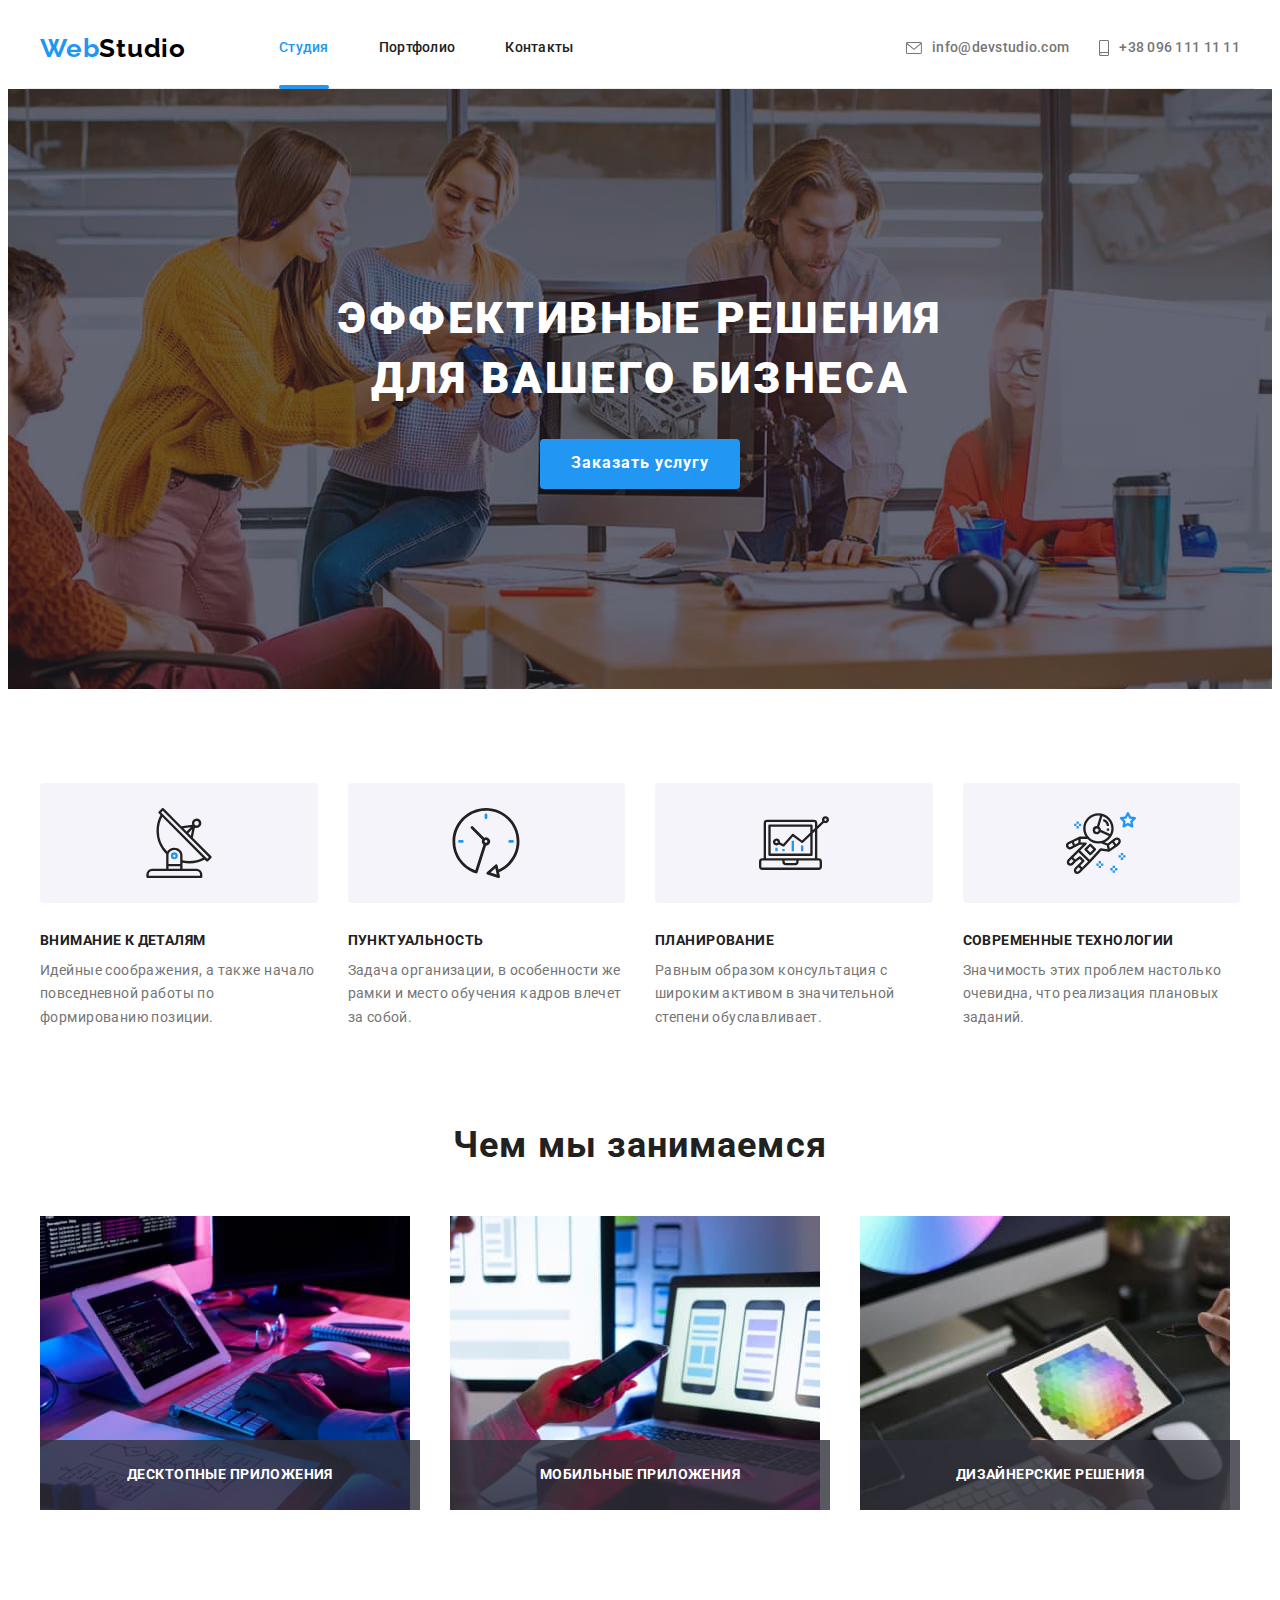
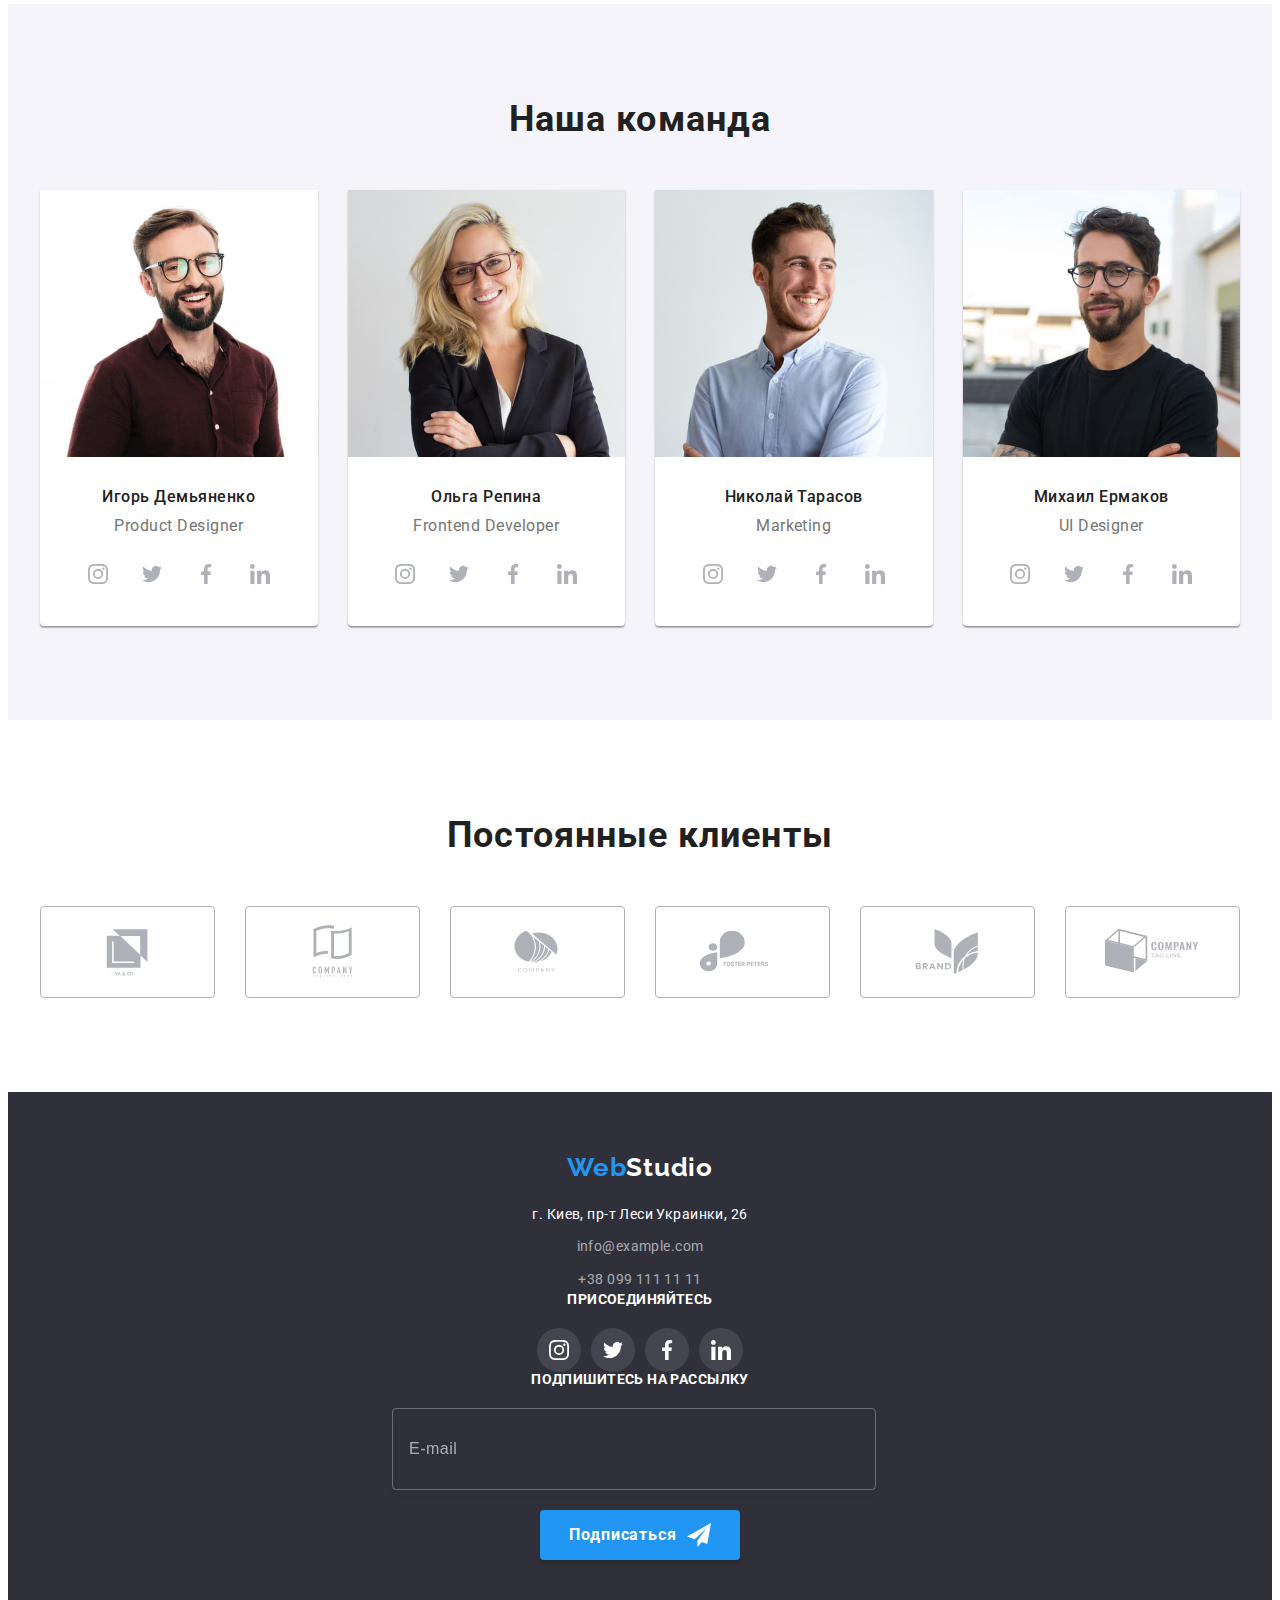
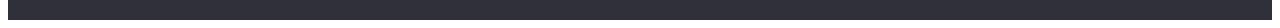
==== commit ed0b061d: "адаптирует футер" ====
--- a/index.html
+++ b/index.html
@@ -558,9 +558,9 @@
 
     <!------------------ Подвал ------------------->
 
-    <!-- <footer class="footer">
+    <footer class="footer">
       <div class="container footer-cont">
-        <div class="fotter-adr">
+        <div class="footer-adr footer-thumb">
           <a class="logo footer-logo link" href="/"
             >Web<span class="logo--white">Studio</span></a
           >
@@ -591,7 +591,7 @@
           </address>
         </div>
 
-        <div class="footer-social">
+        <div class="footer-social footer-thumb">
           <h3 class="footer-soc-title">присоединяйтесь</h3>
           <ul class="footer-soc-list list">
             <li class="footer-soc-item">
@@ -628,7 +628,7 @@
           </ul>
         </div>
 
-        <div class="subscribe">
+        <div class="subscribe footer-thumb">
           <h3 class="footer-soc-title">Подпишитесь на рассылку</h3>
           <form class="sub-form">
             <label class="sub-label">
@@ -649,7 +649,7 @@
           </form>
         </div>
       </div>
-    </footer> -->
+    </footer>
 
     <!-------------- Модальное окно ----------------->
     <div class="backdrop is-hidden" data-modal>
@@ -732,8 +732,10 @@
                   <use href="./images/icons.svg#icon-check"></use>
                 </svg>
               </span>
-              Соглашаюсь с рассылкой и принимаю&nbsp;
-              <a href="" class="check-condition">Условия договора</a>
+              <span>
+                Соглашаюсь с рассылкой и принимаю&nbsp;
+                <a href="" class="check-condition">Условия договора</a>
+              </span>
             </label>
           </div>
 
--- a/css/main.min.css
+++ b/css/main.min.css
@@ -1,2 +1,2 @@
-:root{--main-title-color: color #212121;--main-text-color: #757575;--primary-white-color: #ffffff;--secondary-bcg-color: #f5f4fa;--accent-color: #2196f3;--hover-button: #188ce8;--timing-function: cubic-bezier(0.4, 0, 0.2, 1);--transition-duration: 250ms}.visually-hidden{position:absolute;white-space:nowrap;width:1px;height:1px;overflow:hidden;border:0;padding:0;clip:rect(0 0 0 0);-webkit-clip-path:inset(50%);clip-path:inset(50%);margin:-1px}p,h1,h2,h3,h4,h5,h6{margin:0}ul,ol{padding:0;margin:0}img{display:block;max-width:100%}body{font-family:Roboto, Tahoma, sans-serif;background-color:var(--primary-white-color);color:#212121;font-size:14px}.link{text-decoration:none}.list{list-style:none}.no-scroll{overflow:hidden}.container{width:100%;padding-left:15px;padding-right:15px;margin-left:auto;margin-right:auto}@media screen and (min-width: 480px){.container{max-width:450px;-ms-flex-preferred-size:calc(100% - 30px);flex-basis:calc(100% - 30px)}}@media screen and (min-width: 768px){.container{max-width:738px;-ms-flex-preferred-size:calc(100% - 30px);flex-basis:calc(100% - 30px)}}@media screen and (min-width: 1200px){.container{max-width:1200px}}.logo{font-family:"Raleway", Tahoma, sans-serif;font-weight:700;letter-spacing:0.03em;color:var(--accent-color)}.logo--black{color:#000000}.logo--white{color:var(--primary-white-color)}@media screen and (max-width: 1199px){.logo{font-size:24px;line-height:1.17}}@media screen and (min-width: 1200px){.logo{font-size:26px;line-height:1.19}}@media screen and (max-width: 767px){.header-logo{padding:16px 0}}@media screen and (min-width: 768px) and (max-width: 1199px){.header-logo{padding:26px 0;margin-right:88px}}@media screen and (min-width: 1200px){.header-logo{margin-right:93px}}.button{border-radius:4px;border:none;min-width:200px;height:50px;font-family:inherit;color:var(--primary-white-color);background-color:var(--accent-color);font-weight:700;font-size:16px;line-height:1.9;letter-spacing:0.06em;cursor:pointer;text-align:center;-webkit-box-shadow:0px 4px 4px rgba(0,0,0,0.15);box-shadow:0px 4px 4px rgba(0,0,0,0.15);-webkit-transition:background-color var(--transition-duration) var(--timing-function);transition:background-color var(--transition-duration) var(--timing-function)}.button:hover,.button:focus{background-color:var(--hover-button);-webkit-box-shadow:0px 4px 4px rgba(0,0,0,0.15);box-shadow:0px 4px 4px rgba(0,0,0,0.15)}.section{padding:60px 0}@media screen and (min-width: 1200px){.section{padding:94px 0}}.section-title{font-size:28px;line-height:1.18;text-align:center;letter-spacing:0.03em;margin-bottom:30px;color:var(--main-title-color)}@media screen and (min-width: 1200px){.section-title{font-size:36px;line-height:1.17;margin-bottom:50px}}.subscribe{margin-left:93px}.sub-form{display:-webkit-box;display:-ms-flexbox;display:flex}.sub-label{margin-right:12px}.sub-email{padding:15px 16px;width:358px;height:50px;left:815px;top:2787px;border:1px solid rgba(255,255,255,0.3);-webkit-filter:drop-shadow(0px 4px 4px rgba(0,0,0,0.15));filter:drop-shadow(0px 4px 4px rgba(0,0,0,0.15));border-radius:4px;background:transparent;outline:none}.sub-email::-webkit-input-placeholder{font-size:16px;line-height:1.25;-webkit-box-align:center;align-items:center;letter-spacing:0.03em;color:rgba(255,255,255,0.6)}.sub-email:-ms-input-placeholder{font-size:16px;line-height:1.25;-ms-flex-align:center;align-items:center;letter-spacing:0.03em;color:rgba(255,255,255,0.6)}.sub-email::-ms-input-placeholder{font-size:16px;line-height:1.25;-ms-flex-align:center;align-items:center;letter-spacing:0.03em;color:rgba(255,255,255,0.6)}.sub-email::placeholder{font-size:16px;line-height:1.25;-webkit-box-align:center;-ms-flex-align:center;align-items:center;letter-spacing:0.03em;color:rgba(255,255,255,0.6)}.sub-email:focus-visible{color:var(--primary-white-color)}.sub-btn{display:-webkit-box;display:-ms-flexbox;display:flex;-webkit-box-pack:center;-ms-flex-pack:center;justify-content:center;-webkit-box-align:center;-ms-flex-align:center;align-items:center}.sub-icon{fill:var(--primary-white-color);margin-left:10px}.backdrop{position:fixed;top:0;left:0;width:100%;height:100%;z-index:5;background:rgba(0,0,0,0.2);display:-webkit-box;display:-ms-flexbox;display:flex;-webkit-box-align:center;-ms-flex-align:center;align-items:center;-webkit-box-pack:center;-ms-flex-pack:center;justify-content:center;overflow-y:scroll;opacity:1;-webkit-transition:opacity var(--transition-duration) var(--timing-function),visibility var(--transition-duration);transition:opacity var(--transition-duration) var(--timing-function),visibility var(--transition-duration)}.is-hidden{opacity:0;pointer-events:none;visibility:hidden}.modal{position:absolute;width:100%;padding:40px;background-color:var(--primary-white-color);border-radius:4px;-webkit-box-shadow:0px 1px 3px rgba(0,0,0,0.12),0px 1px 1px rgba(0,0,0,0.14),0px 2px 1px rgba(0,0,0,0.2);box-shadow:0px 1px 3px rgba(0,0,0,0.12),0px 1px 1px rgba(0,0,0,0.14),0px 2px 1px rgba(0,0,0,0.2);-webkit-transform:scale(1);transform:scale(1);-webkit-transition:-webkit-transform var(--transition-duration) var(--timing-function);transition:-webkit-transform var(--transition-duration) var(--timing-function);transition:transform var(--transition-duration) var(--timing-function);transition:transform var(--transition-duration) var(--timing-function), -webkit-transform var(--transition-duration) var(--timing-function)}.backdrop.is-hidden .modal{-webkit-transform:scale(0.1);transform:scale(0.1)}@media screen and (min-width: 450px) and (max-width: 1199px){.modal{width:450px;height:609px}}@media screen and (min-width: 1200px){.modal{width:528px;height:581px}}.modal-close-btn{display:-webkit-box;display:-ms-flexbox;display:flex;-webkit-box-pack:center;-ms-flex-pack:center;justify-content:center;-webkit-box-align:center;-ms-flex-align:center;align-items:center;position:absolute;top:8px;right:8px;width:30px;height:30px;border:1px solid rgba(0,0,0,0.1);border-radius:50%;background:var(--primary-white-color);outline:none}.modal-close-btn:hover .close-icon,.modal-close-btn:focus .close-icon{fill:var(--accent-color)}.close-icon{-webkit-transition:fill var(--transition-duration) var(--timing-function);transition:fill var(--transition-duration) var(--timing-function)}.modal-title{font-weight:700;font-size:20px;line-height:1.15;text-align:center;letter-spacing:0.03em;color:var(--main-title-color);margin-bottom:12px}.form-button{display:-webkit-box;display:-ms-flexbox;display:flex;-webkit-box-pack:center;-ms-flex-pack:center;justify-content:center;-webkit-box-align:center;-ms-flex-align:center;align-items:center;margin:0 auto}.form-field{margin-bottom:10px}.modal-input-wrap{position:relative}.form-lable{display:block;margin-bottom:4px;font-size:12px;line-height:1.17;letter-spacing:0.01em;color:var(--main-text-color)}.form-input{width:100%;height:40px;padding-left:42px;border:1px solid rgba(33,33,33,0.2);border-radius:4px;-webkit-box-sizing:border-box;box-sizing:border-box;outline:none;-webkit-transition:border var(--transition-duration) var(--timing-function);transition:border var(--transition-duration) var(--timing-function)}.form-input:focus{border-color:var(--accent-color)}.form-input:focus+.modal-icon{fill:var(--accent-color)}.form-comment{outline:none;-webkit-transition:border var(--transition-duration) var(--timing-function);transition:border var(--transition-duration) var(--timing-function)}.form-comment:focus{border-color:var(--accent-color)}.form-comment::-webkit-input-placeholder{color:rgba(117,117,117,0.5)}.form-comment:-ms-input-placeholder{color:rgba(117,117,117,0.5)}.form-comment::-ms-input-placeholder{color:rgba(117,117,117,0.5)}.form-comment::placeholder{color:rgba(117,117,117,0.5)}.modal-icon{position:absolute;left:12px;top:50%;-webkit-transform:translateY(-50%);transform:translateY(-50%);fill:var(--main-title-color);-webkit-transition:fill var(--transition-duration) var(--timing-function);transition:fill var(--transition-duration) var(--timing-function)}.comment-label{position:relative;display:block;width:100%;height:138px;margin-bottom:20px}.form-comment{position:absolute;resize:none;left:0;bottom:0;padding:12px 16px;width:100%;height:120px;border:1px solid rgba(33,33,33,0.2);border-radius:4px;-webkit-transition:border var(--transition-duration) var(--timing-function);transition:border var(--transition-duration) var(--timing-function)}.modal-field{display:-webkit-inline-box;display:-ms-inline-flexbox;display:inline-flex}.check-policy{display:-webkit-box;display:-ms-flexbox;display:flex;-webkit-box-align:center;-ms-flex-align:center;align-items:center;margin-bottom:30px;font-size:14px;line-height:1.17;letter-spacing:0.03em;color:var(--main-text-color)}@media screen and (min-width: 1200px){.check-policy{font-size:14px;line-height:1.71;margin-left:12px}}.icon-mod{display:-webkit-box;display:-ms-flexbox;display:flex;-webkit-box-align:center;-ms-flex-align:center;align-items:center;-webkit-box-pack:center;-ms-flex-pack:center;justify-content:center;width:16px;height:15px;border:2px solid #212121;border-radius:4px;margin-right:7px;-webkit-transition:background-color var(--transition-duration) var(--timing-function);transition:background-color var(--transition-duration) var(--timing-function)}.check-input:checked+.check-policy .icon-mod{background-color:var(--accent-color);border:none}.check-icon{fill:transparent;-webkit-transition:fill var(--transition-duration) var(--timing-function);transition:fill var(--transition-duration) var(--timing-function)}.check-input:checked+.check-policy .check-icon{fill:var(--primary-white-color)}.check-condition{color:var(--accent-color)}.portfolio-btn{border-radius:4px;border:none;padding:6px 22px;font-family:inherit;color:var(--main-title-color);background-color:var(--secondary-bcg-color);font-weight:500;font-size:16px;line-height:1.6;letter-spacing:0.03em;cursor:pointer;text-align:center;-webkit-transition:background-color var(--transition-duration) var(--timing-function),color var(--transition-duration) var(--timing-function),-webkit-box-shadow var(--transition-duration) var(--timing-function);transition:background-color var(--transition-duration) var(--timing-function),color var(--transition-duration) var(--timing-function),-webkit-box-shadow var(--transition-duration) var(--timing-function);transition:background-color var(--transition-duration) var(--timing-function),color var(--transition-duration) var(--timing-function),box-shadow var(--transition-duration) var(--timing-function);transition:background-color var(--transition-duration) var(--timing-function),color var(--transition-duration) var(--timing-function),box-shadow var(--transition-duration) var(--timing-function),-webkit-box-shadow var(--transition-duration) var(--timing-function)}.portfolio-btn:hover,.portfolio-btn:focus{color:var(--primary-white-color);background-color:var(--accent-color);-webkit-box-shadow:0px 3px 1px rgba(0,0,0,0.1),0px 1px 2px rgba(0,0,0,0.08),0px 2px 2px rgba(0,0,0,0.12);box-shadow:0px 3px 1px rgba(0,0,0,0.1),0px 1px 2px rgba(0,0,0,0.08),0px 2px 2px rgba(0,0,0,0.12)}.header__nav{display:-webkit-box;display:-ms-flexbox;display:flex;-webkit-box-align:center;-ms-flex-align:center;align-items:center;-webkit-box-pack:justify;-ms-flex-pack:justify;justify-content:space-between;border-bottom:1px solid #ececec}.contacts{margin-left:auto}@media screen and (max-width: 767px){.site-nav,.contacts{display:none}}@media screen and (min-width: 768px){.site-nav,.contacts{display:-webkit-box;display:-ms-flexbox;display:flex}}@media screen and (min-width: 1200px){.site-nav,.contacts{display:-webkit-box;display:-ms-flexbox;display:flex}}.menu-open-btn,.menu-close-btn{display:-webkit-inline-box;display:-ms-inline-flexbox;display:inline-flex;margin:0;padding:0;border:none;background-color:transparent;cursor:pointer}.menu-open-btn:hover,.menu-open-btn:focus,.menu-open-btn:active,.menu-close-btn:hover,.menu-close-btn:focus,.menu-close-btn:active{fill:var(--accent-color)}.menu-open-btn{margin-left:auto}@media screen and (min-width: 768px){.menu-open-btn{display:none}}.menu-close-btn{display:block;margin-left:auto;margin-top:10px}@media screen and (min-width: 768px){.menu-list{display:-webkit-box;display:-ms-flexbox;display:flex}}@media screen and (min-width: 768px){.menu-list__item:not(:last-child){margin-right:50px}}.menu-list__link{display:block;padding-top:32px;padding-bottom:32px;font-weight:500;line-height:1.14;letter-spacing:0.02em;color:var(--main-title-color);cursor:pointer;-webkit-transition:color var(--transition-duration) var(--timing-function);transition:color var(--transition-duration) var(--timing-function)}.menu-list__link.current{position:relative}.menu-list__link.current::after{content:"";position:absolute;width:100%;height:4px;background-color:var(--accent-color);border-radius:2px;left:0;bottom:-1px}.menu-list__link:hover,.menu-list__link:focus{color:var(--accent-color)}.contact__list{margin-left:auto}@media screen and (min-width: 767px) and (max-width: 1199px){.contact__list{display:-webkit-box;display:-ms-flexbox;display:flex;-webkit-box-orient:vertical;-webkit-box-direction:normal;-ms-flex-direction:column;flex-direction:column}}@media screen and (min-width: 1200px){.contact__list{display:-webkit-box;display:-ms-flexbox;display:flex}}@media screen and (min-width: 767px) and (max-width: 1199px){.contact__item:not(:last-child){margin-bottom:10px}}@media screen and (min-width: 1200px){.contact__item:not(:last-child){margin-right:30px}}.contact__link{display:-webkit-inline-box;display:-ms-inline-flexbox;display:inline-flex;-webkit-box-align:center;-ms-flex-align:center;align-items:center;font-weight:500;letter-spacing:0.02em;color:var(--main-text-color);-webkit-transition:color var(--transition-duration) var(--timing-function);transition:color var(--transition-duration) var(--timing-function)}@media screen and (min-width: 767px) and (max-width: 1199px){.contact__link{font-size:12px;line-height:1.17}}@media screen and (min-width: 1200px){.contact__link{font-weight:500;font-size:14px;line-height:1.14;padding-top:32px;padding-bottom:32px}}.contact__link:hover,.contact__link:focus{color:var(--accent-color)}.current{color:var(--accent-color)}.contact__icon{margin-right:10px;fill:var(--main-text-color)}.contact__link:hover .contact__icon,.contact__link:focus .contact__icon{fill:var(--accent-color)}@media screen and (min-width: 767px) and (max-width: 1199px){.mail{width:14px;height:10px}.tel{width:10px;height:14px}}.mob-menu{position:fixed;z-index:1;top:0;left:0;width:100vw;height:100vh;padding-left:25px;pointer-events:inherit;background-color:#ffffff;-webkit-transition:opacity 250ms linear, visibility 250ms linear;transition:opacity 250ms linear, visibility 250ms linear}.mob-menu .container{overflow-y:auto;display:-webkit-box;display:-ms-flexbox;display:flex;-webkit-box-orient:vertical;-webkit-box-direction:normal;-ms-flex-direction:column;flex-direction:column;height:100%;-webkit-box-pack:justify;-ms-flex-pack:justify;justify-content:space-between}.mob-menu-list__item:not(:last-child),.mob-contact__tel{display:block;margin-bottom:32px}.mob-menu-list__link{font-weight:500;font-size:40px;line-height:1.17;text-align:left;letter-spacing:0.02em;color:var(--main-title-color)}.mob-menu-list__link:hover,.mob-menu-list__link:focus,.mob-menu-list__link:active{color:var(--accent-color)}.mob-contact{margin-bottom:64px}.mob-contact__tel{font-weight:500;font-size:34px;line-height:1.18;letter-spacing:0.02em;color:var(--accent-color)}.mob-contact__mail{font-weight:500;font-size:24px;line-height:1.17;letter-spacing:0.02em;color:var(--main-text-color)}.mob-soc__list{display:-webkit-box;display:-ms-flexbox;display:flex;-ms-flex-wrap:wrap;flex-wrap:wrap;margin-bottom:48px}.mob-soc__link{font-weight:500;font-size:18px;line-height:1.22;letter-spacing:0.02em;color:var(--accent-color)}.mob-soc__item:not(:last-child){padding-right:10px;border-right:1px solid rgba(33,33,33,0.2)}.mob-soc__item:not(:first-child){padding-left:10px}.hero{padding-top:118px;padding-bottom:118px;margin-right:auto;margin-left:auto;max-width:1600px;text-align:center;background-image:-webkit-gradient(linear, left top, left bottom, from(rgba(47,48,58,0.4)), to(rgba(47,48,58,0.4))),url(../images/hero-mob.jpg);background-image:linear-gradient(rgba(47,48,58,0.4), rgba(47,48,58,0.4)),url(../images/hero-mob.jpg);background-color:#2f303a;background-repeat:no-repeat;background-position:center;background-size:cover}@media (min-device-pixel-ratio: 2), (-webkit-min-device-pixel-ratio: 2), (min-resolution: 192dpi), (min-resolution: 2dppx){.hero{background-image:-webkit-gradient(linear, left top, left bottom, from(rgba(47,48,58,0.4)), to(rgba(47,48,58,0.4))),url(../images/hero-mob-2x.jpg);background-image:linear-gradient(rgba(47,48,58,0.4), rgba(47,48,58,0.4)),url(../images/hero-mob-2x.jpg)}}@media screen and (min-width: 768px) and (max-width: 1199px){.hero{background-image:-webkit-gradient(linear, left top, left bottom, from(rgba(47,48,58,0.4)), to(rgba(47,48,58,0.4))),url(../images/hero-tab.jpg);background-image:linear-gradient(rgba(47,48,58,0.4), rgba(47,48,58,0.4)),url(../images/hero-tab.jpg)}}@media screen and (min-width: 768px) and (max-width: 1199px) and (min-device-pixel-ratio: 2), screen and (min-width: 768px) and (max-width: 1199px) and (-webkit-min-device-pixel-ratio: 2), screen and (min-width: 768px) and (max-width: 1199px) and (min-resolution: 192dpi), screen and (min-width: 768px) and (max-width: 1199px) and (min-resolution: 2dppx){.hero{background-image:-webkit-gradient(linear, left top, left bottom, from(rgba(47,48,58,0.4)), to(rgba(47,48,58,0.4))),url(../images/hero-tab-2x.jpg);background-image:linear-gradient(rgba(47,48,58,0.4), rgba(47,48,58,0.4)),url(../images/hero-tab-2x.jpg)}}@media screen and (min-width: 1200px){.hero{padding-top:200px;padding-bottom:200px;background-image:-webkit-gradient(linear, left top, left bottom, from(rgba(47,48,58,0.4)), to(rgba(47,48,58,0.4))),url(../images/hero-desk.jpg);background-image:linear-gradient(rgba(47,48,58,0.4), rgba(47,48,58,0.4)),url(../images/hero-desk.jpg)}}@media screen and (min-width: 1200px) and (min-device-pixel-ratio: 2), screen and (min-width: 1200px) and (-webkit-min-device-pixel-ratio: 2), screen and (min-width: 1200px) and (min-resolution: 192dpi), screen and (min-width: 1200px) and (min-resolution: 2dppx){.hero{background-image:-webkit-gradient(linear, left top, left bottom, from(rgba(47,48,58,0.4)), to(rgba(47,48,58,0.4))),url(../images/hero-desk-2x.jpg);background-image:linear-gradient(rgba(47,48,58,0.4), rgba(47,48,58,0.4)),url(../images/hero-desk-2x.jpg)}}.hero__title{margin-bottom:30px;max-width:360px;margin-left:auto;margin-right:auto;font-weight:900;font-size:26px;line-height:1.6;text-align:center;letter-spacing:0.06em;text-transform:uppercase;color:#ffffff}@media screen and (min-width: 1200px){.hero__title{max-width:696px;font-size:44px;line-height:1.36}}.features-list{margin-bottom:-30px}@media screen and (min-width: 768px){.features-list{display:-webkit-box;display:-ms-flexbox;display:flex;-ms-flex-wrap:wrap;flex-wrap:wrap;-webkit-box-pack:center;-ms-flex-pack:center;justify-content:center;margin-left:-30px}}.features-list__item{min-width:270px;text-align:left;margin-bottom:30px}@media screen and (min-width: 768px){.features-list__item{width:calc((100% - 60px) / 2);margin-left:30px}}@media screen and (min-width: 1200px){.features-list__item{width:calc((100% - 120px) / 4);margin-left:30px}}.features-list__icon{display:-webkit-inline-box;display:-ms-inline-flexbox;display:inline-flex;-webkit-box-pack:center;-ms-flex-pack:center;justify-content:center;-webkit-box-align:center;-ms-flex-align:center;align-items:center;width:100%;height:120px;margin-bottom:30px;border:none;border-radius:4px;background-color:var(--secondary-bcg-color)}.features-list__title{margin-bottom:10px;font-size:14px;line-height:1.14;letter-spacing:0.03em;text-transform:uppercase;text-align:center;color:var(--main-title-color)}@media screen and (min-width: 768px){.features-list__title{text-align:left}}.features-list__text{line-height:1.7;letter-spacing:0.03em;color:var(--main-text-color)}.section-work{padding-top:0}@media screen and (max-width: 1199px){.section-work{display:none}}.work{display:-webkit-box;display:-ms-flexbox;display:flex;margin-left:-30px}.work__item{-ms-flex-preferred-size:calc((100% - 90px) / 3);flex-basis:calc((100% - 90px) / 3);margin-left:30px}.work__box{position:relative}.work__text{position:absolute;bottom:0;display:-webkit-box;display:-ms-flexbox;display:flex;-webkit-box-pack:center;-ms-flex-pack:center;justify-content:center;-webkit-box-align:center;-ms-flex-align:center;align-items:center;width:100%;height:70px;font-weight:700;line-height:1.14;letter-spacing:0.03em;text-transform:uppercase;color:var(--primary-white-color);background:rgba(47,48,58,0.8)}.staff{background-color:var(--secondary-bcg-color)}.section-staff-list{margin-bottom:-30px}@media screen and (min-width: 768px){.section-staff-list{display:-webkit-box;display:-ms-flexbox;display:flex;-ms-flex-wrap:wrap;flex-wrap:wrap;-webkit-box-pack:center;-ms-flex-pack:center;justify-content:center;margin-left:-30px}}.staff-list-item{margin-bottom:30px;background:var(--primary-white-color);-webkit-box-shadow:0px 1px 3px rgba(0,0,0,0.12),0px 1px 1px rgba(0,0,0,0.14),0px 2px 1px rgba(0,0,0,0.2);box-shadow:0px 1px 3px rgba(0,0,0,0.12),0px 1px 1px rgba(0,0,0,0.14),0px 2px 1px rgba(0,0,0,0.2);border-radius:0px 0px 4px 4px}@media screen and (min-width: 768px){.staff-list-item{-ms-flex-preferred-size:calc((100% - 60px) / 2);flex-basis:calc((100% - 60px) / 2);margin-left:30px}}@media screen and (min-width: 1200px){.staff-list-item{-ms-flex-preferred-size:calc((100% - 120px) / 4);flex-basis:calc((100% - 120px) / 4)}}.card-img{width:100%}.staff-title{margin-bottom:10px;font-weight:500;font-size:16px;line-height:1.19;letter-spacing:0.03em;color:var(--main-title-color)}.staff-box{padding-top:30px;padding-bottom:30px;text-align:center}.staff-text{font-size:16px;line-height:1.19;text-align:center;letter-spacing:0.03em;color:var(--main-text-color);margin-bottom:16px}.staff-soc-list{display:-webkit-box;display:-ms-flexbox;display:flex;-webkit-box-pack:center;-ms-flex-pack:center;justify-content:center}.staff-soc-link{display:-webkit-box;display:-ms-flexbox;display:flex;-webkit-box-pack:center;-ms-flex-pack:center;justify-content:center;-webkit-box-align:center;-ms-flex-align:center;align-items:center;width:44px;height:44px;background-color:var(--primary-white-color);border-radius:50%;-webkit-transition:background-color var(--transition-duration) var(--timing-function);transition:background-color var(--transition-duration) var(--timing-function)}.staff-soc-link:hover,.staff-soc-link:focus{background-color:var(--accent-color)}.staff-soc-icon{fill:#afb1b8;-webkit-transition:fill var(--transition-duration) var(--timing-function);transition:fill var(--transition-duration) var(--timing-function)}.staff-soc-link:hover .staff-soc-icon,.staff-soc-link:focus .staff-soc-icon{fill:var(--primary-white-color)}.staff-soc-item+.staff-soc-item{margin-left:10px}.clients-list{display:-webkit-box;display:-ms-flexbox;display:flex;-ms-flex-wrap:wrap;flex-wrap:wrap;-webkit-box-pack:center;-ms-flex-pack:center;justify-content:center;margin-left:-15px;margin-right:-15px}.clients-item{margin-left:15px;margin-right:15px}@media screen and (max-width: 479px){.clients-item{width:calc((100% - 60px) / 2)}.clients-item:nth-last-of-type(n+3){margin-bottom:30px}}@media screen and (min-width: 480px) and (max-width: 1199px){.clients-item{width:calc((100% - 90px) / 3)}.clients-item:nth-last-of-type(n+4){margin-bottom:30px}}@media screen and (min-width: 1200px){.clients-item{width:calc((100% - 180px) / 6)}}.clients-link{display:-webkit-box;display:-ms-flexbox;display:flex;-webkit-box-pack:center;-ms-flex-pack:center;justify-content:center;-webkit-box-align:center;-ms-flex-align:center;align-items:center;width:100%;height:92px;border:1px solid #afb1b8;-webkit-box-sizing:border-box;box-sizing:border-box;border-radius:4px;-webkit-transition:border var(--transition-duration) var(--timing-function);transition:border var(--transition-duration) var(--timing-function)}.clients-link:hover,.clients-link:focus{border:1px solid var(--accent-color)}.clients-icon{fill:#afb1b8;-webkit-transition:fill var(--transition-duration) var(--timing-function);transition:fill var(--transition-duration) var(--timing-function)}.clients-link:hover .clients-icon,.clients-link:focus .clients-icon{fill:var(--accent-color)}.footer{background-color:#2f303a;padding-top:60px;padding-bottom:60px}.container.footer-cont{display:-webkit-box;display:-ms-flexbox;display:flex;-webkit-box-align:baseline;-ms-flex-align:baseline;align-items:baseline}.footer-logo{display:inline-block;margin-bottom:20px}.footer-list li+li{margin-top:9px}.footer-adress{line-height:1.71;letter-spacing:0.03em;color:var(--primary-white-color);font-style:normal}.footer-contact{line-height:1.71;letter-spacing:0.03em;color:rgba(255,255,255,0.6);font-style:normal;-webkit-transition:color var(--transition-duration) var(--timing-function);transition:color var(--transition-duration) var(--timing-function)}.footer-contact:hover,.footer-contact:focus{color:var(--accent-color)}.footer-social{margin-left:70px}.footer-soc-title{font-size:14px;line-height:1.14;letter-spacing:0.03em;text-transform:uppercase;color:#ffffff;margin-bottom:20px}.footer-soc-list{display:-webkit-box;display:-ms-flexbox;display:flex}.footer-soc-item+.footer-soc-item{margin-left:10px}.footer-soc-link{display:-webkit-box;display:-ms-flexbox;display:flex;-webkit-box-pack:center;-ms-flex-pack:center;justify-content:center;-webkit-box-align:center;-ms-flex-align:center;align-items:center;width:44px;height:44px;background-color:rgba(255,255,255,0.1);border-radius:50%;-webkit-transition:background-color var(--transition-duration) var(--timing-function);transition:background-color var(--transition-duration) var(--timing-function)}.footer-soc-link:hover,.footer-soc-link:focus{background-color:var(--accent-color)}.footer-soc-icon{fill:var(--primary-white-color)}.current-filter{background-color:var(--accent-color);color:var(--primary-white-color)}.portfolio-filter{display:-webkit-box;display:-ms-flexbox;display:flex;margin-bottom:50px;-webkit-box-pack:center;-ms-flex-pack:center;justify-content:center}.portfolio-filter li+li{margin-left:8px}.portfolio-list{display:-webkit-box;display:-ms-flexbox;display:flex;-ms-flex-wrap:wrap;flex-wrap:wrap;margin-left:-30px;margin-top:-30px}.portfolio-item{-ms-flex-preferred-size:calc((100% - 90px) / 3);flex-basis:calc((100% - 90px) / 3);margin-left:30px;margin-top:30px;width:370px;height:404px}.portfolio-link{-webkit-transition:-webkit-box-shadow var(--transition-duration) var(--timing-function);transition:-webkit-box-shadow var(--transition-duration) var(--timing-function);transition:box-shadow var(--transition-duration) var(--timing-function);transition:box-shadow var(--transition-duration) var(--timing-function), -webkit-box-shadow var(--transition-duration) var(--timing-function)}.portfolio-link:hover,.portfolio-link:focus{-webkit-box-shadow:0px 4px 4px rgba(0,0,0,0.25),0px 1px 1px rgba(0,0,0,0.12),0px 4px 4px rgba(0,0,0,0.06);box-shadow:0px 4px 4px rgba(0,0,0,0.25),0px 1px 1px rgba(0,0,0,0.12),0px 4px 4px rgba(0,0,0,0.06)}.portfolio-link{display:block;text-decoration:none;color:var(--main-title-color)}.portfolio-top-wrap{position:relative;overflow:hidden}.portfolio-top-text{position:absolute;top:0;background:rgba(33,150,243,0.9);padding:63px 24px;height:100%;font-size:18px;line-height:1.56;letter-spacing:0.03em;color:#ffffff;-webkit-transform:translateY(101%);transform:translateY(101%);-webkit-transition:-webkit-transform var(--transition-duration) var(--timing-function);transition:-webkit-transform var(--transition-duration) var(--timing-function);transition:transform var(--transition-duration) var(--timing-function);transition:transform var(--transition-duration) var(--timing-function), -webkit-transform var(--transition-duration) var(--timing-function)}.portfolio-link:hover .portfolio-top-text,.portfolio-link:focus .portfolio-top-text{-webkit-transform:translateY(0%);transform:translateY(0%)}.text-box{padding:20px 24px;background-color:var(--primary-white-color);border:1px solid #eeeeee}.portfolio-title{margin-bottom:4px;font-size:18px;line-height:2;letter-spacing:0.06em}.portfolio-direction{font-size:16px;line-height:1.9;letter-spacing:0.03em;color:var(--main-text-color)}
+:root{--main-title-color: color #212121;--main-text-color: #757575;--primary-white-color: #ffffff;--secondary-bcg-color: #f5f4fa;--accent-color: #2196f3;--hover-button: #188ce8;--timing-function: cubic-bezier(0.4, 0, 0.2, 1);--transition-duration: 250ms}.visually-hidden{position:absolute;white-space:nowrap;width:1px;height:1px;overflow:hidden;border:0;padding:0;clip:rect(0 0 0 0);-webkit-clip-path:inset(50%);clip-path:inset(50%);margin:-1px}p,h1,h2,h3,h4,h5,h6{margin:0}ul,ol{padding:0;margin:0}img{display:block;max-width:100%}body{font-family:Roboto, Tahoma, sans-serif;background-color:var(--primary-white-color);color:#212121;font-size:14px}.link{text-decoration:none}.list{list-style:none}.no-scroll{overflow:hidden}.container{width:100%;padding-left:15px;padding-right:15px;margin-left:auto;margin-right:auto}@media screen and (min-width: 480px){.container{max-width:450px;-ms-flex-preferred-size:calc(100% - 30px);flex-basis:calc(100% - 30px)}}@media screen and (min-width: 768px){.container{max-width:738px;-ms-flex-preferred-size:calc(100% - 30px);flex-basis:calc(100% - 30px)}}@media screen and (min-width: 1200px){.container{max-width:1200px}}.logo{font-family:"Raleway", Tahoma, sans-serif;font-weight:700;letter-spacing:0.03em;color:var(--accent-color)}.logo--black{color:#000000}.logo--white{color:var(--primary-white-color)}@media screen and (max-width: 1199px){.logo{font-size:24px;line-height:1.17}}@media screen and (min-width: 1200px){.logo{font-size:26px;line-height:1.19}}@media screen and (max-width: 767px){.header-logo{padding:16px 0}}@media screen and (min-width: 768px) and (max-width: 1199px){.header-logo{padding:26px 0;margin-right:88px}}@media screen and (min-width: 1200px){.header-logo{margin-right:93px}}.button{border-radius:4px;border:none;min-width:200px;height:50px;font-family:inherit;color:var(--primary-white-color);background-color:var(--accent-color);font-weight:700;font-size:16px;line-height:1.9;letter-spacing:0.06em;cursor:pointer;text-align:center;-webkit-box-shadow:0px 4px 4px rgba(0,0,0,0.15);box-shadow:0px 4px 4px rgba(0,0,0,0.15);-webkit-transition:background-color var(--transition-duration) var(--timing-function);transition:background-color var(--transition-duration) var(--timing-function)}.button:hover,.button:focus{background-color:var(--hover-button);-webkit-box-shadow:0px 4px 4px rgba(0,0,0,0.15);box-shadow:0px 4px 4px rgba(0,0,0,0.15)}.section{padding:60px 0}@media screen and (min-width: 1200px){.section{padding:94px 0}}.section-title{font-size:28px;line-height:1.18;text-align:center;letter-spacing:0.03em;margin-bottom:30px;color:var(--main-title-color)}@media screen and (min-width: 1200px){.section-title{font-size:36px;line-height:1.17;margin-bottom:50px}}.sub-label{margin-right:12px}.sub-email{padding:15px 16px;width:100%;max-width:450px;height:50px;left:815px;top:2787px;border:1px solid rgba(255,255,255,0.3);-webkit-filter:drop-shadow(0px 4px 4px rgba(0,0,0,0.15));filter:drop-shadow(0px 4px 4px rgba(0,0,0,0.15));border-radius:4px;background:transparent;outline:none;margin-bottom:20px}.sub-email::-webkit-input-placeholder{font-size:16px;line-height:1.25;-webkit-box-align:center;align-items:center;letter-spacing:0.03em;color:rgba(255,255,255,0.6)}.sub-email:-ms-input-placeholder{font-size:16px;line-height:1.25;-ms-flex-align:center;align-items:center;letter-spacing:0.03em;color:rgba(255,255,255,0.6)}.sub-email::-ms-input-placeholder{font-size:16px;line-height:1.25;-ms-flex-align:center;align-items:center;letter-spacing:0.03em;color:rgba(255,255,255,0.6)}.sub-email::placeholder{font-size:16px;line-height:1.25;-webkit-box-align:center;-ms-flex-align:center;align-items:center;letter-spacing:0.03em;color:rgba(255,255,255,0.6)}.sub-email:focus-visible{color:var(--primary-white-color)}.sub-btn{display:-webkit-box;display:-ms-flexbox;display:flex;-webkit-box-pack:center;-ms-flex-pack:center;justify-content:center;-webkit-box-align:center;-ms-flex-align:center;align-items:center;margin:0 auto}.sub-icon{fill:var(--primary-white-color);margin-left:10px}.backdrop{position:fixed;top:0;left:0;width:100%;height:100%;z-index:5;background:rgba(0,0,0,0.2);display:-webkit-box;display:-ms-flexbox;display:flex;-webkit-box-align:center;-ms-flex-align:center;align-items:center;-webkit-box-pack:center;-ms-flex-pack:center;justify-content:center;overflow-y:scroll;opacity:1;-webkit-transition:opacity var(--transition-duration) var(--timing-function),visibility var(--transition-duration);transition:opacity var(--transition-duration) var(--timing-function),visibility var(--transition-duration)}.is-hidden{opacity:0;pointer-events:none;visibility:hidden}.modal{position:absolute;width:100%;padding:40px;background-color:var(--primary-white-color);border-radius:4px;-webkit-box-shadow:0px 1px 3px rgba(0,0,0,0.12),0px 1px 1px rgba(0,0,0,0.14),0px 2px 1px rgba(0,0,0,0.2);box-shadow:0px 1px 3px rgba(0,0,0,0.12),0px 1px 1px rgba(0,0,0,0.14),0px 2px 1px rgba(0,0,0,0.2);-webkit-transform:scale(1);transform:scale(1);-webkit-transition:-webkit-transform var(--transition-duration) var(--timing-function);transition:-webkit-transform var(--transition-duration) var(--timing-function);transition:transform var(--transition-duration) var(--timing-function);transition:transform var(--transition-duration) var(--timing-function), -webkit-transform var(--transition-duration) var(--timing-function)}.backdrop.is-hidden .modal{-webkit-transform:scale(0.1);transform:scale(0.1)}@media screen and (min-width: 450px) and (max-width: 1199px){.modal{width:450px;height:609px}}@media screen and (min-width: 1200px){.modal{width:528px;height:581px}}.modal-close-btn{display:-webkit-box;display:-ms-flexbox;display:flex;-webkit-box-pack:center;-ms-flex-pack:center;justify-content:center;-webkit-box-align:center;-ms-flex-align:center;align-items:center;position:absolute;top:8px;right:8px;width:30px;height:30px;border:1px solid rgba(0,0,0,0.1);border-radius:50%;background:var(--primary-white-color);outline:none}.modal-close-btn:hover .close-icon,.modal-close-btn:focus .close-icon{fill:var(--accent-color)}.close-icon{-webkit-transition:fill var(--transition-duration) var(--timing-function);transition:fill var(--transition-duration) var(--timing-function)}.modal-title{font-weight:700;font-size:20px;line-height:1.15;text-align:center;letter-spacing:0.03em;color:var(--main-title-color);margin-bottom:12px}.form-button{display:-webkit-box;display:-ms-flexbox;display:flex;-webkit-box-pack:center;-ms-flex-pack:center;justify-content:center;-webkit-box-align:center;-ms-flex-align:center;align-items:center;margin:0 auto}.form-field{margin-bottom:10px}.modal-input-wrap{position:relative}.form-lable{display:block;margin-bottom:4px;font-size:12px;line-height:1.17;letter-spacing:0.01em;color:var(--main-text-color)}.form-input{width:100%;height:40px;padding-left:42px;border:1px solid rgba(33,33,33,0.2);border-radius:4px;-webkit-box-sizing:border-box;box-sizing:border-box;outline:none;-webkit-transition:border var(--transition-duration) var(--timing-function);transition:border var(--transition-duration) var(--timing-function)}.form-input:focus{border-color:var(--accent-color)}.form-input:focus+.modal-icon{fill:var(--accent-color)}.form-comment{outline:none;-webkit-transition:border var(--transition-duration) var(--timing-function);transition:border var(--transition-duration) var(--timing-function)}.form-comment:focus{border-color:var(--accent-color)}.form-comment::-webkit-input-placeholder{color:rgba(117,117,117,0.5)}.form-comment:-ms-input-placeholder{color:rgba(117,117,117,0.5)}.form-comment::-ms-input-placeholder{color:rgba(117,117,117,0.5)}.form-comment::placeholder{color:rgba(117,117,117,0.5)}.modal-icon{position:absolute;left:12px;top:50%;-webkit-transform:translateY(-50%);transform:translateY(-50%);fill:var(--main-title-color);-webkit-transition:fill var(--transition-duration) var(--timing-function);transition:fill var(--transition-duration) var(--timing-function)}.comment-label{position:relative;display:block;width:100%;height:138px;margin-bottom:20px}.form-comment{position:absolute;resize:none;left:0;bottom:0;padding:12px 16px;width:100%;height:120px;border:1px solid rgba(33,33,33,0.2);border-radius:4px;-webkit-transition:border var(--transition-duration) var(--timing-function);transition:border var(--transition-duration) var(--timing-function)}.check-policy{display:-webkit-box;display:-ms-flexbox;display:flex;-webkit-box-pack:center;-ms-flex-pack:center;justify-content:center;-webkit-box-align:center;-ms-flex-align:center;align-items:center;margin-bottom:30px;font-size:14px;line-height:1.17;letter-spacing:0.03em;color:var(--main-text-color)}@media screen and (min-width: 1200px){.check-policy{font-size:14px;line-height:1.71;margin-left:12px}}.icon-mod{display:-webkit-inline-box;display:-ms-inline-flexbox;display:inline-flex;-webkit-box-align:center;-ms-flex-align:center;align-items:center;-webkit-box-pack:center;-ms-flex-pack:center;justify-content:center;width:16px;height:15px;border:2px solid #212121;border-radius:4px;margin-right:7px;-webkit-transition:background-color var(--transition-duration) var(--timing-function);transition:background-color var(--transition-duration) var(--timing-function)}.check-input:checked+.check-policy .icon-mod{background-color:var(--accent-color);border:none}.check-icon{fill:transparent;-webkit-transition:fill var(--transition-duration) var(--timing-function);transition:fill var(--transition-duration) var(--timing-function)}.check-input:checked+.check-policy .check-icon{fill:var(--primary-white-color)}.check-condition{color:var(--accent-color)}.portfolio-btn{border-radius:4px;border:none;padding:6px 22px;font-family:inherit;color:var(--main-title-color);background-color:var(--secondary-bcg-color);font-weight:500;font-size:16px;line-height:1.6;letter-spacing:0.03em;cursor:pointer;text-align:center;-webkit-transition:background-color var(--transition-duration) var(--timing-function),color var(--transition-duration) var(--timing-function),-webkit-box-shadow var(--transition-duration) var(--timing-function);transition:background-color var(--transition-duration) var(--timing-function),color var(--transition-duration) var(--timing-function),-webkit-box-shadow var(--transition-duration) var(--timing-function);transition:background-color var(--transition-duration) var(--timing-function),color var(--transition-duration) var(--timing-function),box-shadow var(--transition-duration) var(--timing-function);transition:background-color var(--transition-duration) var(--timing-function),color var(--transition-duration) var(--timing-function),box-shadow var(--transition-duration) var(--timing-function),-webkit-box-shadow var(--transition-duration) var(--timing-function)}.portfolio-btn:hover,.portfolio-btn:focus{color:var(--primary-white-color);background-color:var(--accent-color);-webkit-box-shadow:0px 3px 1px rgba(0,0,0,0.1),0px 1px 2px rgba(0,0,0,0.08),0px 2px 2px rgba(0,0,0,0.12);box-shadow:0px 3px 1px rgba(0,0,0,0.1),0px 1px 2px rgba(0,0,0,0.08),0px 2px 2px rgba(0,0,0,0.12)}.header__nav{display:-webkit-box;display:-ms-flexbox;display:flex;-webkit-box-align:center;-ms-flex-align:center;align-items:center;-webkit-box-pack:justify;-ms-flex-pack:justify;justify-content:space-between;border-bottom:1px solid #ececec}@media (max-width: 1199px){.header__nav{max-width:480px}}@media screen and (min-width: 767px) and (max-width: 1199px){.header__nav{max-width:768px}}.contacts{margin-left:auto}@media screen and (max-width: 767px){.site-nav,.contacts{display:none}}@media screen and (min-width: 768px){.site-nav,.contacts{display:-webkit-box;display:-ms-flexbox;display:flex}}@media screen and (min-width: 1200px){.site-nav,.contacts{display:-webkit-box;display:-ms-flexbox;display:flex}}.menu-open-btn,.menu-close-btn{display:-webkit-inline-box;display:-ms-inline-flexbox;display:inline-flex;margin:0;padding:0;border:none;background-color:transparent;cursor:pointer}.menu-open-btn:hover,.menu-open-btn:focus,.menu-open-btn:active,.menu-close-btn:hover,.menu-close-btn:focus,.menu-close-btn:active{fill:var(--accent-color)}.menu-open-btn{margin-left:auto}@media screen and (min-width: 768px){.menu-open-btn{display:none}}.menu-close-btn{display:block;margin-left:auto;margin-top:10px}@media screen and (min-width: 768px){.menu-list{display:-webkit-box;display:-ms-flexbox;display:flex}}@media screen and (min-width: 768px){.menu-list__item:not(:last-child){margin-right:50px}}.menu-list__link{display:block;padding-top:32px;padding-bottom:32px;font-weight:500;line-height:1.14;letter-spacing:0.02em;color:var(--main-title-color);cursor:pointer;-webkit-transition:color var(--transition-duration) var(--timing-function);transition:color var(--transition-duration) var(--timing-function)}.menu-list__link.current{position:relative}.menu-list__link.current::after{content:"";position:absolute;width:100%;height:4px;background-color:var(--accent-color);border-radius:2px;left:0;bottom:-1px}.menu-list__link:hover,.menu-list__link:focus{color:var(--accent-color)}.contact__list{margin-left:auto}@media screen and (min-width: 767px) and (max-width: 1199px){.contact__list{display:-webkit-box;display:-ms-flexbox;display:flex;-webkit-box-orient:vertical;-webkit-box-direction:normal;-ms-flex-direction:column;flex-direction:column}}@media screen and (min-width: 1200px){.contact__list{display:-webkit-box;display:-ms-flexbox;display:flex}}@media screen and (min-width: 767px) and (max-width: 1199px){.contact__item:not(:last-child){margin-bottom:10px}}@media screen and (min-width: 1200px){.contact__item:not(:last-child){margin-right:30px}}.contact__link{display:-webkit-inline-box;display:-ms-inline-flexbox;display:inline-flex;-webkit-box-align:center;-ms-flex-align:center;align-items:center;font-weight:500;letter-spacing:0.02em;color:var(--main-text-color);-webkit-transition:color var(--transition-duration) var(--timing-function);transition:color var(--transition-duration) var(--timing-function)}@media screen and (min-width: 767px) and (max-width: 1199px){.contact__link{font-size:12px;line-height:1.17}}@media screen and (min-width: 1200px){.contact__link{font-weight:500;font-size:14px;line-height:1.14;padding-top:32px;padding-bottom:32px}}.contact__link:hover,.contact__link:focus{color:var(--accent-color)}.current{color:var(--accent-color)}.contact__icon{margin-right:10px;fill:var(--main-text-color)}.contact__link:hover .contact__icon,.contact__link:focus .contact__icon{fill:var(--accent-color)}@media screen and (min-width: 767px) and (max-width: 1199px){.mail{width:14px;height:10px}.tel{width:10px;height:14px}}.mob-menu{position:fixed;z-index:1;top:0;left:0;width:100vw;height:100vh;padding-left:25px;pointer-events:inherit;background-color:#ffffff;-webkit-transition:opacity 250ms linear, visibility 250ms linear;transition:opacity 250ms linear, visibility 250ms linear}.mob-menu .container{overflow-y:auto;display:-webkit-box;display:-ms-flexbox;display:flex;-webkit-box-orient:vertical;-webkit-box-direction:normal;-ms-flex-direction:column;flex-direction:column;height:100%;-webkit-box-pack:justify;-ms-flex-pack:justify;justify-content:space-between}.mob-menu-list__item:not(:last-child),.mob-contact__tel{display:block;margin-bottom:32px}.mob-menu-list__link{font-weight:500;font-size:40px;line-height:1.17;text-align:left;letter-spacing:0.02em;color:var(--main-title-color)}.mob-menu-list__link:hover,.mob-menu-list__link:focus,.mob-menu-list__link:active{color:var(--accent-color)}.mob-contact{margin-bottom:64px}.mob-contact__tel{font-weight:500;font-size:34px;line-height:1.18;letter-spacing:0.02em;color:var(--accent-color)}.mob-contact__mail{font-weight:500;font-size:24px;line-height:1.17;letter-spacing:0.02em;color:var(--main-text-color)}.mob-soc__list{display:-webkit-box;display:-ms-flexbox;display:flex;-ms-flex-wrap:wrap;flex-wrap:wrap;margin-bottom:48px}.mob-soc__link{font-weight:500;font-size:18px;line-height:1.22;letter-spacing:0.02em;color:var(--accent-color)}.mob-soc__item:not(:last-child){padding-right:10px;border-right:1px solid rgba(33,33,33,0.2)}.mob-soc__item:not(:first-child){padding-left:10px}.hero{padding-top:118px;padding-bottom:118px;margin-right:auto;margin-left:auto;max-width:1600px;text-align:center;background-image:-webkit-gradient(linear, left top, left bottom, from(rgba(47,48,58,0.4)), to(rgba(47,48,58,0.4))),url(../images/hero-mob.jpg);background-image:linear-gradient(rgba(47,48,58,0.4), rgba(47,48,58,0.4)),url(../images/hero-mob.jpg);background-color:#2f303a;background-repeat:no-repeat;background-position:center;background-size:cover}@media (min-device-pixel-ratio: 2), (-webkit-min-device-pixel-ratio: 2), (min-resolution: 192dpi), (min-resolution: 2dppx){.hero{background-image:-webkit-gradient(linear, left top, left bottom, from(rgba(47,48,58,0.4)), to(rgba(47,48,58,0.4))),url(../images/hero-mob-2x.jpg);background-image:linear-gradient(rgba(47,48,58,0.4), rgba(47,48,58,0.4)),url(../images/hero-mob-2x.jpg)}}@media screen and (min-width: 768px) and (max-width: 1199px){.hero{background-image:-webkit-gradient(linear, left top, left bottom, from(rgba(47,48,58,0.4)), to(rgba(47,48,58,0.4))),url(../images/hero-tab.jpg);background-image:linear-gradient(rgba(47,48,58,0.4), rgba(47,48,58,0.4)),url(../images/hero-tab.jpg)}}@media screen and (min-width: 768px) and (max-width: 1199px) and (min-device-pixel-ratio: 2), screen and (min-width: 768px) and (max-width: 1199px) and (-webkit-min-device-pixel-ratio: 2), screen and (min-width: 768px) and (max-width: 1199px) and (min-resolution: 192dpi), screen and (min-width: 768px) and (max-width: 1199px) and (min-resolution: 2dppx){.hero{background-image:-webkit-gradient(linear, left top, left bottom, from(rgba(47,48,58,0.4)), to(rgba(47,48,58,0.4))),url(../images/hero-tab-2x.jpg);background-image:linear-gradient(rgba(47,48,58,0.4), rgba(47,48,58,0.4)),url(../images/hero-tab-2x.jpg)}}@media screen and (min-width: 1200px){.hero{padding-top:200px;padding-bottom:200px;background-image:-webkit-gradient(linear, left top, left bottom, from(rgba(47,48,58,0.4)), to(rgba(47,48,58,0.4))),url(../images/hero-desk.jpg);background-image:linear-gradient(rgba(47,48,58,0.4), rgba(47,48,58,0.4)),url(../images/hero-desk.jpg)}}@media screen and (min-width: 1200px) and (min-device-pixel-ratio: 2), screen and (min-width: 1200px) and (-webkit-min-device-pixel-ratio: 2), screen and (min-width: 1200px) and (min-resolution: 192dpi), screen and (min-width: 1200px) and (min-resolution: 2dppx){.hero{background-image:-webkit-gradient(linear, left top, left bottom, from(rgba(47,48,58,0.4)), to(rgba(47,48,58,0.4))),url(../images/hero-desk-2x.jpg);background-image:linear-gradient(rgba(47,48,58,0.4), rgba(47,48,58,0.4)),url(../images/hero-desk-2x.jpg)}}.hero__title{margin-bottom:30px;max-width:360px;margin-left:auto;margin-right:auto;font-weight:900;font-size:26px;line-height:1.6;text-align:center;letter-spacing:0.06em;text-transform:uppercase;color:#ffffff}@media screen and (min-width: 1200px){.hero__title{max-width:696px;font-size:44px;line-height:1.36}}.features-list{margin-bottom:-30px}@media screen and (min-width: 768px){.features-list{display:-webkit-box;display:-ms-flexbox;display:flex;-ms-flex-wrap:wrap;flex-wrap:wrap;-webkit-box-pack:center;-ms-flex-pack:center;justify-content:center;margin-left:-30px}}.features-list__item{min-width:270px;text-align:left;margin-bottom:30px}@media screen and (min-width: 768px){.features-list__item{width:calc((100% - 60px) / 2);margin-left:30px}}@media screen and (min-width: 1200px){.features-list__item{width:calc((100% - 120px) / 4);margin-left:30px}}.features-list__icon{display:-webkit-inline-box;display:-ms-inline-flexbox;display:inline-flex;-webkit-box-pack:center;-ms-flex-pack:center;justify-content:center;-webkit-box-align:center;-ms-flex-align:center;align-items:center;width:100%;height:120px;margin-bottom:30px;border:none;border-radius:4px;background-color:var(--secondary-bcg-color)}.features-list__title{margin-bottom:10px;font-size:14px;line-height:1.14;letter-spacing:0.03em;text-transform:uppercase;text-align:center;color:var(--main-title-color)}@media screen and (min-width: 768px){.features-list__title{text-align:left}}.features-list__text{line-height:1.7;letter-spacing:0.03em;color:var(--main-text-color)}.section-work{padding-top:0}@media screen and (max-width: 1199px){.section-work{display:none}}.work{display:-webkit-box;display:-ms-flexbox;display:flex;margin-left:-30px}.work__item{-ms-flex-preferred-size:calc((100% - 90px) / 3);flex-basis:calc((100% - 90px) / 3);margin-left:30px}.work__box{position:relative}.work__text{position:absolute;bottom:0;display:-webkit-box;display:-ms-flexbox;display:flex;-webkit-box-pack:center;-ms-flex-pack:center;justify-content:center;-webkit-box-align:center;-ms-flex-align:center;align-items:center;width:100%;height:70px;font-weight:700;line-height:1.14;letter-spacing:0.03em;text-transform:uppercase;color:var(--primary-white-color);background:rgba(47,48,58,0.8)}.staff{background-color:var(--secondary-bcg-color)}.section-staff-list{margin-bottom:-30px}@media screen and (min-width: 768px){.section-staff-list{display:-webkit-box;display:-ms-flexbox;display:flex;-ms-flex-wrap:wrap;flex-wrap:wrap;-webkit-box-pack:center;-ms-flex-pack:center;justify-content:center;margin-left:-30px}}.staff-list-item{margin-bottom:30px;background:var(--primary-white-color);-webkit-box-shadow:0px 1px 3px rgba(0,0,0,0.12),0px 1px 1px rgba(0,0,0,0.14),0px 2px 1px rgba(0,0,0,0.2);box-shadow:0px 1px 3px rgba(0,0,0,0.12),0px 1px 1px rgba(0,0,0,0.14),0px 2px 1px rgba(0,0,0,0.2);border-radius:0px 0px 4px 4px}@media screen and (min-width: 768px){.staff-list-item{-ms-flex-preferred-size:calc((100% - 60px) / 2);flex-basis:calc((100% - 60px) / 2);margin-left:30px}}@media screen and (min-width: 1200px){.staff-list-item{-ms-flex-preferred-size:calc((100% - 120px) / 4);flex-basis:calc((100% - 120px) / 4)}}.card-img{width:100%}.staff-title{margin-bottom:10px;font-weight:500;font-size:16px;line-height:1.19;letter-spacing:0.03em;color:var(--main-title-color)}.staff-box{padding-top:30px;padding-bottom:30px;text-align:center}.staff-text{font-size:16px;line-height:1.19;text-align:center;letter-spacing:0.03em;color:var(--main-text-color);margin-bottom:16px}.staff-soc-list{display:-webkit-box;display:-ms-flexbox;display:flex;-webkit-box-pack:center;-ms-flex-pack:center;justify-content:center}.staff-soc-link{display:-webkit-box;display:-ms-flexbox;display:flex;-webkit-box-pack:center;-ms-flex-pack:center;justify-content:center;-webkit-box-align:center;-ms-flex-align:center;align-items:center;width:44px;height:44px;background-color:var(--primary-white-color);border-radius:50%;-webkit-transition:background-color var(--transition-duration) var(--timing-function);transition:background-color var(--transition-duration) var(--timing-function)}.staff-soc-link:hover,.staff-soc-link:focus{background-color:var(--accent-color)}.staff-soc-icon{fill:#afb1b8;-webkit-transition:fill var(--transition-duration) var(--timing-function);transition:fill var(--transition-duration) var(--timing-function)}.staff-soc-link:hover .staff-soc-icon,.staff-soc-link:focus .staff-soc-icon{fill:var(--primary-white-color)}.staff-soc-item+.staff-soc-item{margin-left:10px}.clients-list{display:-webkit-box;display:-ms-flexbox;display:flex;-ms-flex-wrap:wrap;flex-wrap:wrap;-webkit-box-pack:center;-ms-flex-pack:center;justify-content:center;margin-left:-15px;margin-right:-15px}.clients-item{margin-left:15px;margin-right:15px}@media screen and (max-width: 479px){.clients-item{width:calc((100% - 60px) / 2)}.clients-item:nth-last-of-type(n+3){margin-bottom:30px}}@media screen and (min-width: 480px) and (max-width: 1199px){.clients-item{width:calc((100% - 90px) / 3)}.clients-item:nth-last-of-type(n+4){margin-bottom:30px}}@media screen and (min-width: 1200px){.clients-item{width:calc((100% - 180px) / 6)}}.clients-link{display:-webkit-box;display:-ms-flexbox;display:flex;-webkit-box-pack:center;-ms-flex-pack:center;justify-content:center;-webkit-box-align:center;-ms-flex-align:center;align-items:center;width:100%;height:92px;border:1px solid #afb1b8;-webkit-box-sizing:border-box;box-sizing:border-box;border-radius:4px;-webkit-transition:border var(--transition-duration) var(--timing-function);transition:border var(--transition-duration) var(--timing-function)}.clients-link:hover,.clients-link:focus{border:1px solid var(--accent-color)}.clients-icon{fill:#afb1b8;-webkit-transition:fill var(--transition-duration) var(--timing-function);transition:fill var(--transition-duration) var(--timing-function)}.clients-link:hover .clients-icon,.clients-link:focus .clients-icon{fill:var(--accent-color)}.footer{background-color:#2f303a;padding-top:60px;padding-bottom:60px}.footer-cont{text-align:center}@media screen and (min-width: 767px) and (max-width: 1199px){.footer-cont{display:-webkit-box;display:-ms-flexbox;display:flex;-ms-flex-wrap:wrap;flex-wrap:wrap;-webkit-box-align:start;-ms-flex-align:start;align-items:flex-start;-webkit-box-pack:justify;-ms-flex-pack:justify;justify-content:space-between}}@media screen and (max-width: 1199px){.footer-thumb:not(:last-child){margin-bottom:60px}}@media screen and (min-width: 767px) and (max-width: 1199px){.footer-thumb:not(:last-child){width:calc(50%)}}.footer-thumb:last-child{width:calc(100%)}.footer-logo{display:inline-block;margin-bottom:20px}.footer-list li+li{margin-top:8px}@media screen and (min-width: 1200px){.footer-list li+li{margin-top:9px}}.footer-adress{line-height:1.71;letter-spacing:0.03em;color:var(--primary-white-color);font-style:normal}.footer-contact{line-height:1.71;letter-spacing:0.03em;color:rgba(255,255,255,0.6);font-style:normal;-webkit-transition:color var(--transition-duration) var(--timing-function);transition:color var(--transition-duration) var(--timing-function)}.footer-contact:hover,.footer-contact:focus{color:var(--accent-color)}.footer-soc-title{font-size:14px;line-height:1.14;letter-spacing:0.03em;text-transform:uppercase;color:#ffffff;margin-bottom:20px;margin-top:60px}@media screen and (min-width: 768px){.footer-soc-title{margin-top:0}}.footer-soc-list{display:-webkit-box;display:-ms-flexbox;display:flex;-webkit-box-pack:center;-ms-flex-pack:center;justify-content:center;-webkit-box-align:center;-ms-flex-align:center;align-items:center}.footer-soc-item+.footer-soc-item{margin-left:10px}.footer-soc-link{display:-webkit-box;display:-ms-flexbox;display:flex;-webkit-box-pack:center;-ms-flex-pack:center;justify-content:center;-webkit-box-align:center;-ms-flex-align:center;align-items:center;width:44px;height:44px;background-color:rgba(255,255,255,0.1);border-radius:50%;-webkit-transition:background-color var(--transition-duration) var(--timing-function);transition:background-color var(--transition-duration) var(--timing-function)}.footer-soc-link:hover,.footer-soc-link:focus{background-color:var(--accent-color)}.footer-soc-icon{fill:var(--primary-white-color)}.current-filter{background-color:var(--accent-color);color:var(--primary-white-color)}.portfolio-filter{display:-webkit-box;display:-ms-flexbox;display:flex;margin-bottom:50px;-webkit-box-pack:center;-ms-flex-pack:center;justify-content:center}.portfolio-filter li+li{margin-left:8px}.portfolio-list{display:-webkit-box;display:-ms-flexbox;display:flex;-ms-flex-wrap:wrap;flex-wrap:wrap;margin-left:-30px;margin-top:-30px}.portfolio-item{-ms-flex-preferred-size:calc((100% - 90px) / 3);flex-basis:calc((100% - 90px) / 3);margin-left:30px;margin-top:30px;width:370px;height:404px}.portfolio-link{-webkit-transition:-webkit-box-shadow var(--transition-duration) var(--timing-function);transition:-webkit-box-shadow var(--transition-duration) var(--timing-function);transition:box-shadow var(--transition-duration) var(--timing-function);transition:box-shadow var(--transition-duration) var(--timing-function), -webkit-box-shadow var(--transition-duration) var(--timing-function)}.portfolio-link:hover,.portfolio-link:focus{-webkit-box-shadow:0px 4px 4px rgba(0,0,0,0.25),0px 1px 1px rgba(0,0,0,0.12),0px 4px 4px rgba(0,0,0,0.06);box-shadow:0px 4px 4px rgba(0,0,0,0.25),0px 1px 1px rgba(0,0,0,0.12),0px 4px 4px rgba(0,0,0,0.06)}.portfolio-link{display:block;text-decoration:none;color:var(--main-title-color)}.portfolio-top-wrap{position:relative;overflow:hidden}.portfolio-top-text{position:absolute;top:0;background:rgba(33,150,243,0.9);padding:63px 24px;height:100%;font-size:18px;line-height:1.56;letter-spacing:0.03em;color:#ffffff;-webkit-transform:translateY(101%);transform:translateY(101%);-webkit-transition:-webkit-transform var(--transition-duration) var(--timing-function);transition:-webkit-transform var(--transition-duration) var(--timing-function);transition:transform var(--transition-duration) var(--timing-function);transition:transform var(--transition-duration) var(--timing-function), -webkit-transform var(--transition-duration) var(--timing-function)}.portfolio-link:hover .portfolio-top-text,.portfolio-link:focus .portfolio-top-text{-webkit-transform:translateY(0%);transform:translateY(0%)}.text-box{padding:20px 24px;background-color:var(--primary-white-color);border:1px solid #eeeeee}.portfolio-title{margin-bottom:4px;font-size:18px;line-height:2;letter-spacing:0.06em}.portfolio-direction{font-size:16px;line-height:1.9;letter-spacing:0.03em;color:var(--main-text-color)}
 /*# sourceMappingURL=main.min.css.map */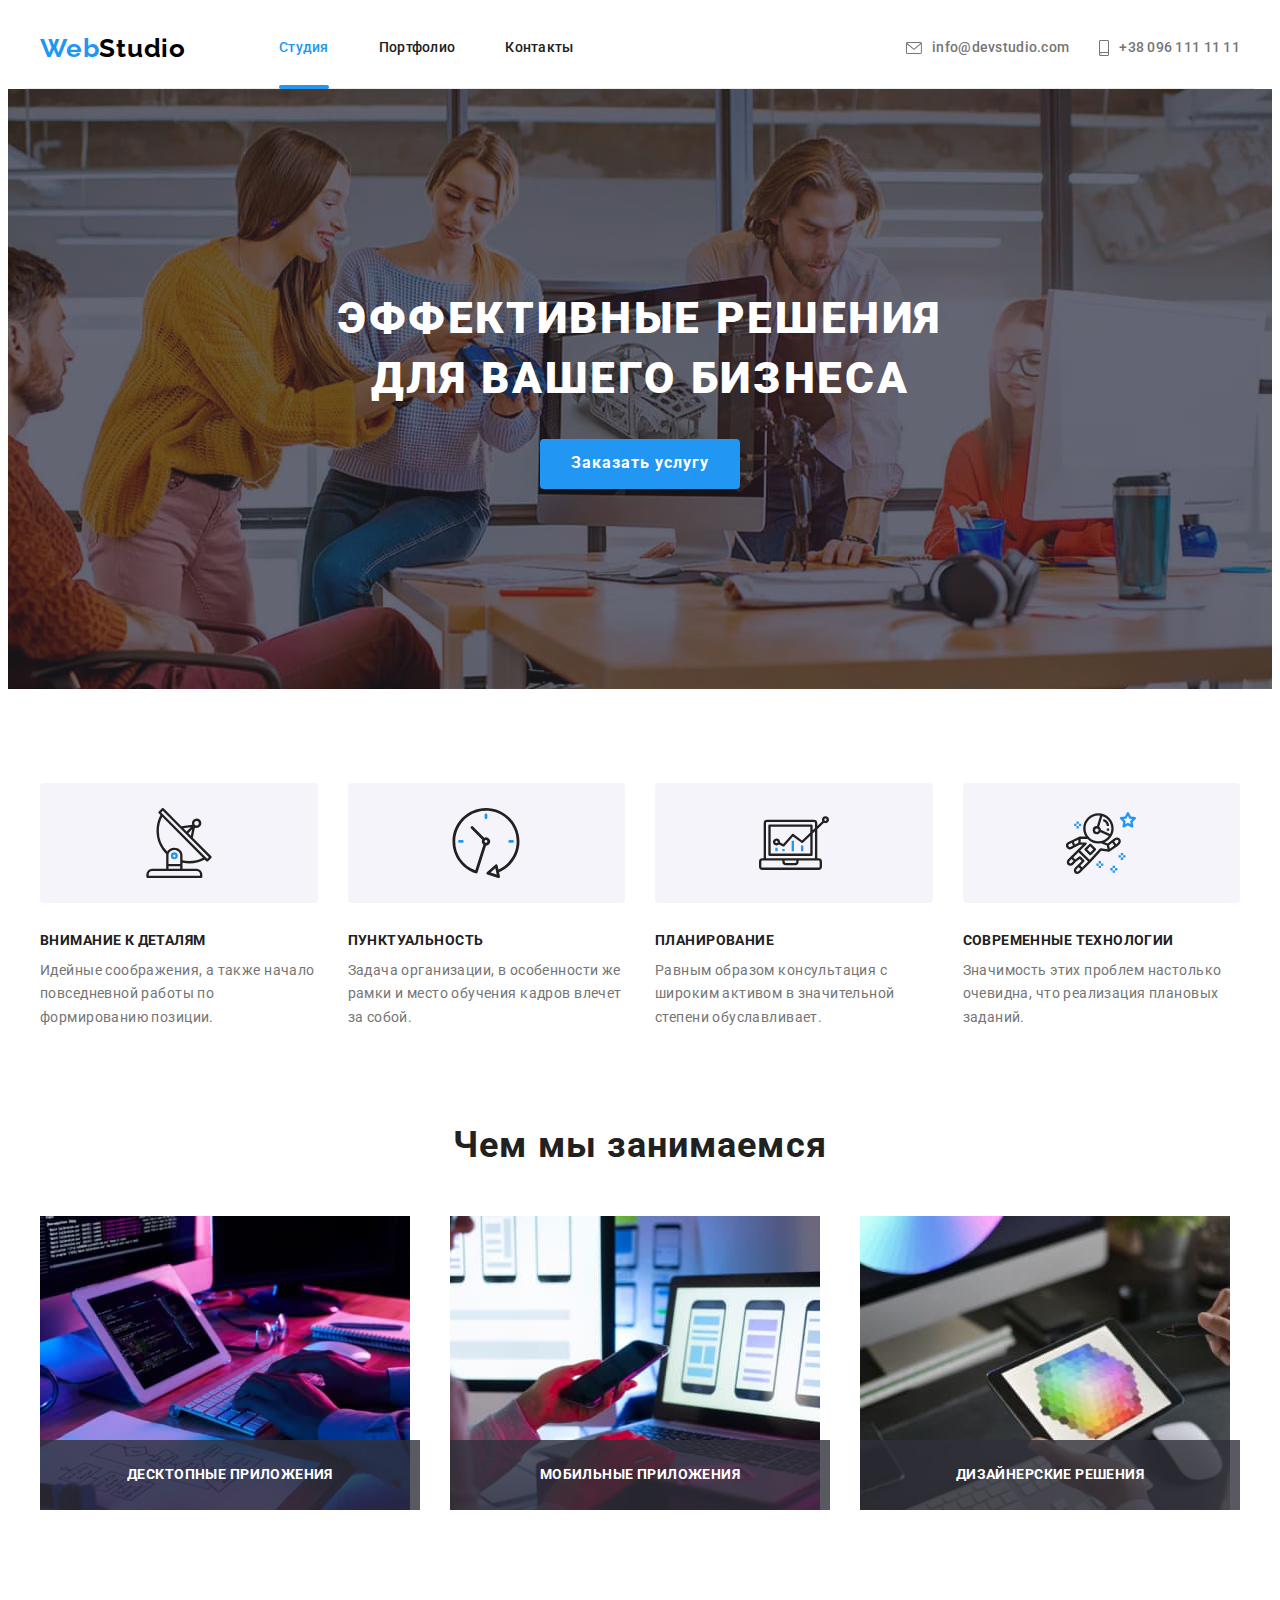
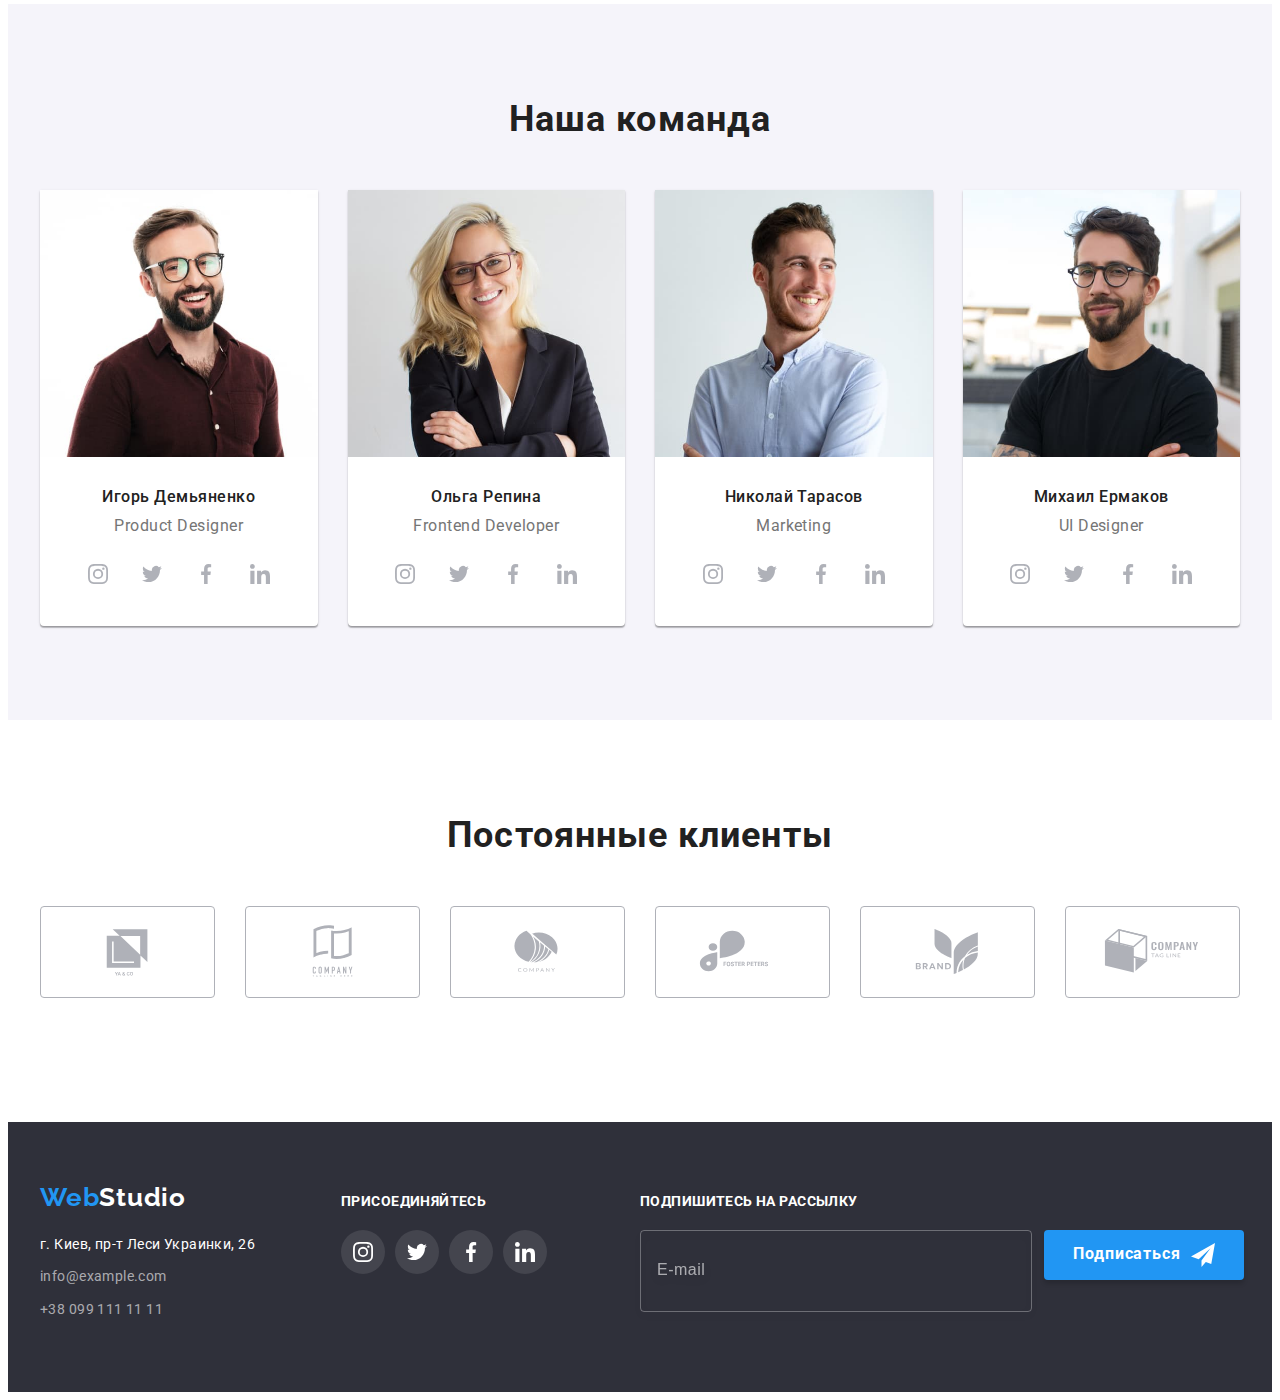
==== commit 30473661: "корректирует js" ====
--- a/index.html
+++ b/index.html
@@ -744,6 +744,6 @@
       </div>
     </div>
     <script src="./js/modal.js"></script>
-    <script src="./js/mobile-menu"></script>
+    <script src="./js/mobile-menu.js"></script>
   </body>
 </html>
--- a/css/main.min.css
+++ b/css/main.min.css
@@ -1,2 +1,2 @@
-:root{--main-title-color: color #212121;--main-text-color: #757575;--primary-white-color: #ffffff;--secondary-bcg-color: #f5f4fa;--accent-color: #2196f3;--hover-button: #188ce8;--timing-function: cubic-bezier(0.4, 0, 0.2, 1);--transition-duration: 250ms}.visually-hidden{position:absolute;white-space:nowrap;width:1px;height:1px;overflow:hidden;border:0;padding:0;clip:rect(0 0 0 0);-webkit-clip-path:inset(50%);clip-path:inset(50%);margin:-1px}p,h1,h2,h3,h4,h5,h6{margin:0}ul,ol{padding:0;margin:0}img{display:block;max-width:100%}body{font-family:Roboto, Tahoma, sans-serif;background-color:var(--primary-white-color);color:#212121;font-size:14px}.link{text-decoration:none}.list{list-style:none}.no-scroll{overflow:hidden}.container{width:100%;padding-left:15px;padding-right:15px;margin-left:auto;margin-right:auto}@media screen and (min-width: 480px){.container{max-width:450px;-ms-flex-preferred-size:calc(100% - 30px);flex-basis:calc(100% - 30px)}}@media screen and (min-width: 768px){.container{max-width:738px;-ms-flex-preferred-size:calc(100% - 30px);flex-basis:calc(100% - 30px)}}@media screen and (min-width: 1200px){.container{max-width:1200px}}.logo{font-family:"Raleway", Tahoma, sans-serif;font-weight:700;letter-spacing:0.03em;color:var(--accent-color)}.logo--black{color:#000000}.logo--white{color:var(--primary-white-color)}@media screen and (max-width: 1199px){.logo{font-size:24px;line-height:1.17}}@media screen and (min-width: 1200px){.logo{font-size:26px;line-height:1.19}}@media screen and (max-width: 767px){.header-logo{padding:16px 0}}@media screen and (min-width: 768px) and (max-width: 1199px){.header-logo{padding:26px 0;margin-right:88px}}@media screen and (min-width: 1200px){.header-logo{margin-right:93px}}.button{border-radius:4px;border:none;min-width:200px;height:50px;font-family:inherit;color:var(--primary-white-color);background-color:var(--accent-color);font-weight:700;font-size:16px;line-height:1.9;letter-spacing:0.06em;cursor:pointer;text-align:center;-webkit-box-shadow:0px 4px 4px rgba(0,0,0,0.15);box-shadow:0px 4px 4px rgba(0,0,0,0.15);-webkit-transition:background-color var(--transition-duration) var(--timing-function);transition:background-color var(--transition-duration) var(--timing-function)}.button:hover,.button:focus{background-color:var(--hover-button);-webkit-box-shadow:0px 4px 4px rgba(0,0,0,0.15);box-shadow:0px 4px 4px rgba(0,0,0,0.15)}.section{padding:60px 0}@media screen and (min-width: 1200px){.section{padding:94px 0}}.section-title{font-size:28px;line-height:1.18;text-align:center;letter-spacing:0.03em;margin-bottom:30px;color:var(--main-title-color)}@media screen and (min-width: 1200px){.section-title{font-size:36px;line-height:1.17;margin-bottom:50px}}.sub-label{margin-right:12px}.sub-email{padding:15px 16px;width:100%;max-width:450px;height:50px;left:815px;top:2787px;border:1px solid rgba(255,255,255,0.3);-webkit-filter:drop-shadow(0px 4px 4px rgba(0,0,0,0.15));filter:drop-shadow(0px 4px 4px rgba(0,0,0,0.15));border-radius:4px;background:transparent;outline:none;margin-bottom:20px}.sub-email::-webkit-input-placeholder{font-size:16px;line-height:1.25;-webkit-box-align:center;align-items:center;letter-spacing:0.03em;color:rgba(255,255,255,0.6)}.sub-email:-ms-input-placeholder{font-size:16px;line-height:1.25;-ms-flex-align:center;align-items:center;letter-spacing:0.03em;color:rgba(255,255,255,0.6)}.sub-email::-ms-input-placeholder{font-size:16px;line-height:1.25;-ms-flex-align:center;align-items:center;letter-spacing:0.03em;color:rgba(255,255,255,0.6)}.sub-email::placeholder{font-size:16px;line-height:1.25;-webkit-box-align:center;-ms-flex-align:center;align-items:center;letter-spacing:0.03em;color:rgba(255,255,255,0.6)}.sub-email:focus-visible{color:var(--primary-white-color)}.sub-btn{display:-webkit-box;display:-ms-flexbox;display:flex;-webkit-box-pack:center;-ms-flex-pack:center;justify-content:center;-webkit-box-align:center;-ms-flex-align:center;align-items:center;margin:0 auto}.sub-icon{fill:var(--primary-white-color);margin-left:10px}.backdrop{position:fixed;top:0;left:0;width:100%;height:100%;z-index:5;background:rgba(0,0,0,0.2);display:-webkit-box;display:-ms-flexbox;display:flex;-webkit-box-align:center;-ms-flex-align:center;align-items:center;-webkit-box-pack:center;-ms-flex-pack:center;justify-content:center;overflow-y:scroll;opacity:1;-webkit-transition:opacity var(--transition-duration) var(--timing-function),visibility var(--transition-duration);transition:opacity var(--transition-duration) var(--timing-function),visibility var(--transition-duration)}.is-hidden{opacity:0;pointer-events:none;visibility:hidden}.modal{position:absolute;width:100%;padding:40px;background-color:var(--primary-white-color);border-radius:4px;-webkit-box-shadow:0px 1px 3px rgba(0,0,0,0.12),0px 1px 1px rgba(0,0,0,0.14),0px 2px 1px rgba(0,0,0,0.2);box-shadow:0px 1px 3px rgba(0,0,0,0.12),0px 1px 1px rgba(0,0,0,0.14),0px 2px 1px rgba(0,0,0,0.2);-webkit-transform:scale(1);transform:scale(1);-webkit-transition:-webkit-transform var(--transition-duration) var(--timing-function);transition:-webkit-transform var(--transition-duration) var(--timing-function);transition:transform var(--transition-duration) var(--timing-function);transition:transform var(--transition-duration) var(--timing-function), -webkit-transform var(--transition-duration) var(--timing-function)}.backdrop.is-hidden .modal{-webkit-transform:scale(0.1);transform:scale(0.1)}@media screen and (min-width: 450px) and (max-width: 1199px){.modal{width:450px;height:609px}}@media screen and (min-width: 1200px){.modal{width:528px;height:581px}}.modal-close-btn{display:-webkit-box;display:-ms-flexbox;display:flex;-webkit-box-pack:center;-ms-flex-pack:center;justify-content:center;-webkit-box-align:center;-ms-flex-align:center;align-items:center;position:absolute;top:8px;right:8px;width:30px;height:30px;border:1px solid rgba(0,0,0,0.1);border-radius:50%;background:var(--primary-white-color);outline:none}.modal-close-btn:hover .close-icon,.modal-close-btn:focus .close-icon{fill:var(--accent-color)}.close-icon{-webkit-transition:fill var(--transition-duration) var(--timing-function);transition:fill var(--transition-duration) var(--timing-function)}.modal-title{font-weight:700;font-size:20px;line-height:1.15;text-align:center;letter-spacing:0.03em;color:var(--main-title-color);margin-bottom:12px}.form-button{display:-webkit-box;display:-ms-flexbox;display:flex;-webkit-box-pack:center;-ms-flex-pack:center;justify-content:center;-webkit-box-align:center;-ms-flex-align:center;align-items:center;margin:0 auto}.form-field{margin-bottom:10px}.modal-input-wrap{position:relative}.form-lable{display:block;margin-bottom:4px;font-size:12px;line-height:1.17;letter-spacing:0.01em;color:var(--main-text-color)}.form-input{width:100%;height:40px;padding-left:42px;border:1px solid rgba(33,33,33,0.2);border-radius:4px;-webkit-box-sizing:border-box;box-sizing:border-box;outline:none;-webkit-transition:border var(--transition-duration) var(--timing-function);transition:border var(--transition-duration) var(--timing-function)}.form-input:focus{border-color:var(--accent-color)}.form-input:focus+.modal-icon{fill:var(--accent-color)}.form-comment{outline:none;-webkit-transition:border var(--transition-duration) var(--timing-function);transition:border var(--transition-duration) var(--timing-function)}.form-comment:focus{border-color:var(--accent-color)}.form-comment::-webkit-input-placeholder{color:rgba(117,117,117,0.5)}.form-comment:-ms-input-placeholder{color:rgba(117,117,117,0.5)}.form-comment::-ms-input-placeholder{color:rgba(117,117,117,0.5)}.form-comment::placeholder{color:rgba(117,117,117,0.5)}.modal-icon{position:absolute;left:12px;top:50%;-webkit-transform:translateY(-50%);transform:translateY(-50%);fill:var(--main-title-color);-webkit-transition:fill var(--transition-duration) var(--timing-function);transition:fill var(--transition-duration) var(--timing-function)}.comment-label{position:relative;display:block;width:100%;height:138px;margin-bottom:20px}.form-comment{position:absolute;resize:none;left:0;bottom:0;padding:12px 16px;width:100%;height:120px;border:1px solid rgba(33,33,33,0.2);border-radius:4px;-webkit-transition:border var(--transition-duration) var(--timing-function);transition:border var(--transition-duration) var(--timing-function)}.check-policy{display:-webkit-box;display:-ms-flexbox;display:flex;-webkit-box-pack:center;-ms-flex-pack:center;justify-content:center;-webkit-box-align:center;-ms-flex-align:center;align-items:center;margin-bottom:30px;font-size:14px;line-height:1.17;letter-spacing:0.03em;color:var(--main-text-color)}@media screen and (min-width: 1200px){.check-policy{font-size:14px;line-height:1.71;margin-left:12px}}.icon-mod{display:-webkit-inline-box;display:-ms-inline-flexbox;display:inline-flex;-webkit-box-align:center;-ms-flex-align:center;align-items:center;-webkit-box-pack:center;-ms-flex-pack:center;justify-content:center;width:16px;height:15px;border:2px solid #212121;border-radius:4px;margin-right:7px;-webkit-transition:background-color var(--transition-duration) var(--timing-function);transition:background-color var(--transition-duration) var(--timing-function)}.check-input:checked+.check-policy .icon-mod{background-color:var(--accent-color);border:none}.check-icon{fill:transparent;-webkit-transition:fill var(--transition-duration) var(--timing-function);transition:fill var(--transition-duration) var(--timing-function)}.check-input:checked+.check-policy .check-icon{fill:var(--primary-white-color)}.check-condition{color:var(--accent-color)}.portfolio-btn{border-radius:4px;border:none;padding:6px 22px;font-family:inherit;color:var(--main-title-color);background-color:var(--secondary-bcg-color);font-weight:500;font-size:16px;line-height:1.6;letter-spacing:0.03em;cursor:pointer;text-align:center;-webkit-transition:background-color var(--transition-duration) var(--timing-function),color var(--transition-duration) var(--timing-function),-webkit-box-shadow var(--transition-duration) var(--timing-function);transition:background-color var(--transition-duration) var(--timing-function),color var(--transition-duration) var(--timing-function),-webkit-box-shadow var(--transition-duration) var(--timing-function);transition:background-color var(--transition-duration) var(--timing-function),color var(--transition-duration) var(--timing-function),box-shadow var(--transition-duration) var(--timing-function);transition:background-color var(--transition-duration) var(--timing-function),color var(--transition-duration) var(--timing-function),box-shadow var(--transition-duration) var(--timing-function),-webkit-box-shadow var(--transition-duration) var(--timing-function)}.portfolio-btn:hover,.portfolio-btn:focus{color:var(--primary-white-color);background-color:var(--accent-color);-webkit-box-shadow:0px 3px 1px rgba(0,0,0,0.1),0px 1px 2px rgba(0,0,0,0.08),0px 2px 2px rgba(0,0,0,0.12);box-shadow:0px 3px 1px rgba(0,0,0,0.1),0px 1px 2px rgba(0,0,0,0.08),0px 2px 2px rgba(0,0,0,0.12)}.header__nav{display:-webkit-box;display:-ms-flexbox;display:flex;-webkit-box-align:center;-ms-flex-align:center;align-items:center;-webkit-box-pack:justify;-ms-flex-pack:justify;justify-content:space-between;border-bottom:1px solid #ececec}@media (max-width: 1199px){.header__nav{max-width:480px}}@media screen and (min-width: 767px) and (max-width: 1199px){.header__nav{max-width:768px}}.contacts{margin-left:auto}@media screen and (max-width: 767px){.site-nav,.contacts{display:none}}@media screen and (min-width: 768px){.site-nav,.contacts{display:-webkit-box;display:-ms-flexbox;display:flex}}@media screen and (min-width: 1200px){.site-nav,.contacts{display:-webkit-box;display:-ms-flexbox;display:flex}}.menu-open-btn,.menu-close-btn{display:-webkit-inline-box;display:-ms-inline-flexbox;display:inline-flex;margin:0;padding:0;border:none;background-color:transparent;cursor:pointer}.menu-open-btn:hover,.menu-open-btn:focus,.menu-open-btn:active,.menu-close-btn:hover,.menu-close-btn:focus,.menu-close-btn:active{fill:var(--accent-color)}.menu-open-btn{margin-left:auto}@media screen and (min-width: 768px){.menu-open-btn{display:none}}.menu-close-btn{display:block;margin-left:auto;margin-top:10px}@media screen and (min-width: 768px){.menu-list{display:-webkit-box;display:-ms-flexbox;display:flex}}@media screen and (min-width: 768px){.menu-list__item:not(:last-child){margin-right:50px}}.menu-list__link{display:block;padding-top:32px;padding-bottom:32px;font-weight:500;line-height:1.14;letter-spacing:0.02em;color:var(--main-title-color);cursor:pointer;-webkit-transition:color var(--transition-duration) var(--timing-function);transition:color var(--transition-duration) var(--timing-function)}.menu-list__link.current{position:relative}.menu-list__link.current::after{content:"";position:absolute;width:100%;height:4px;background-color:var(--accent-color);border-radius:2px;left:0;bottom:-1px}.menu-list__link:hover,.menu-list__link:focus{color:var(--accent-color)}.contact__list{margin-left:auto}@media screen and (min-width: 767px) and (max-width: 1199px){.contact__list{display:-webkit-box;display:-ms-flexbox;display:flex;-webkit-box-orient:vertical;-webkit-box-direction:normal;-ms-flex-direction:column;flex-direction:column}}@media screen and (min-width: 1200px){.contact__list{display:-webkit-box;display:-ms-flexbox;display:flex}}@media screen and (min-width: 767px) and (max-width: 1199px){.contact__item:not(:last-child){margin-bottom:10px}}@media screen and (min-width: 1200px){.contact__item:not(:last-child){margin-right:30px}}.contact__link{display:-webkit-inline-box;display:-ms-inline-flexbox;display:inline-flex;-webkit-box-align:center;-ms-flex-align:center;align-items:center;font-weight:500;letter-spacing:0.02em;color:var(--main-text-color);-webkit-transition:color var(--transition-duration) var(--timing-function);transition:color var(--transition-duration) var(--timing-function)}@media screen and (min-width: 767px) and (max-width: 1199px){.contact__link{font-size:12px;line-height:1.17}}@media screen and (min-width: 1200px){.contact__link{font-weight:500;font-size:14px;line-height:1.14;padding-top:32px;padding-bottom:32px}}.contact__link:hover,.contact__link:focus{color:var(--accent-color)}.current{color:var(--accent-color)}.contact__icon{margin-right:10px;fill:var(--main-text-color)}.contact__link:hover .contact__icon,.contact__link:focus .contact__icon{fill:var(--accent-color)}@media screen and (min-width: 767px) and (max-width: 1199px){.mail{width:14px;height:10px}.tel{width:10px;height:14px}}.mob-menu{position:fixed;z-index:1;top:0;left:0;width:100vw;height:100vh;padding-left:25px;pointer-events:inherit;background-color:#ffffff;-webkit-transition:opacity 250ms linear, visibility 250ms linear;transition:opacity 250ms linear, visibility 250ms linear}.mob-menu .container{overflow-y:auto;display:-webkit-box;display:-ms-flexbox;display:flex;-webkit-box-orient:vertical;-webkit-box-direction:normal;-ms-flex-direction:column;flex-direction:column;height:100%;-webkit-box-pack:justify;-ms-flex-pack:justify;justify-content:space-between}.mob-menu-list__item:not(:last-child),.mob-contact__tel{display:block;margin-bottom:32px}.mob-menu-list__link{font-weight:500;font-size:40px;line-height:1.17;text-align:left;letter-spacing:0.02em;color:var(--main-title-color)}.mob-menu-list__link:hover,.mob-menu-list__link:focus,.mob-menu-list__link:active{color:var(--accent-color)}.mob-contact{margin-bottom:64px}.mob-contact__tel{font-weight:500;font-size:34px;line-height:1.18;letter-spacing:0.02em;color:var(--accent-color)}.mob-contact__mail{font-weight:500;font-size:24px;line-height:1.17;letter-spacing:0.02em;color:var(--main-text-color)}.mob-soc__list{display:-webkit-box;display:-ms-flexbox;display:flex;-ms-flex-wrap:wrap;flex-wrap:wrap;margin-bottom:48px}.mob-soc__link{font-weight:500;font-size:18px;line-height:1.22;letter-spacing:0.02em;color:var(--accent-color)}.mob-soc__item:not(:last-child){padding-right:10px;border-right:1px solid rgba(33,33,33,0.2)}.mob-soc__item:not(:first-child){padding-left:10px}.hero{padding-top:118px;padding-bottom:118px;margin-right:auto;margin-left:auto;max-width:1600px;text-align:center;background-image:-webkit-gradient(linear, left top, left bottom, from(rgba(47,48,58,0.4)), to(rgba(47,48,58,0.4))),url(../images/hero-mob.jpg);background-image:linear-gradient(rgba(47,48,58,0.4), rgba(47,48,58,0.4)),url(../images/hero-mob.jpg);background-color:#2f303a;background-repeat:no-repeat;background-position:center;background-size:cover}@media (min-device-pixel-ratio: 2), (-webkit-min-device-pixel-ratio: 2), (min-resolution: 192dpi), (min-resolution: 2dppx){.hero{background-image:-webkit-gradient(linear, left top, left bottom, from(rgba(47,48,58,0.4)), to(rgba(47,48,58,0.4))),url(../images/hero-mob-2x.jpg);background-image:linear-gradient(rgba(47,48,58,0.4), rgba(47,48,58,0.4)),url(../images/hero-mob-2x.jpg)}}@media screen and (min-width: 768px) and (max-width: 1199px){.hero{background-image:-webkit-gradient(linear, left top, left bottom, from(rgba(47,48,58,0.4)), to(rgba(47,48,58,0.4))),url(../images/hero-tab.jpg);background-image:linear-gradient(rgba(47,48,58,0.4), rgba(47,48,58,0.4)),url(../images/hero-tab.jpg)}}@media screen and (min-width: 768px) and (max-width: 1199px) and (min-device-pixel-ratio: 2), screen and (min-width: 768px) and (max-width: 1199px) and (-webkit-min-device-pixel-ratio: 2), screen and (min-width: 768px) and (max-width: 1199px) and (min-resolution: 192dpi), screen and (min-width: 768px) and (max-width: 1199px) and (min-resolution: 2dppx){.hero{background-image:-webkit-gradient(linear, left top, left bottom, from(rgba(47,48,58,0.4)), to(rgba(47,48,58,0.4))),url(../images/hero-tab-2x.jpg);background-image:linear-gradient(rgba(47,48,58,0.4), rgba(47,48,58,0.4)),url(../images/hero-tab-2x.jpg)}}@media screen and (min-width: 1200px){.hero{padding-top:200px;padding-bottom:200px;background-image:-webkit-gradient(linear, left top, left bottom, from(rgba(47,48,58,0.4)), to(rgba(47,48,58,0.4))),url(../images/hero-desk.jpg);background-image:linear-gradient(rgba(47,48,58,0.4), rgba(47,48,58,0.4)),url(../images/hero-desk.jpg)}}@media screen and (min-width: 1200px) and (min-device-pixel-ratio: 2), screen and (min-width: 1200px) and (-webkit-min-device-pixel-ratio: 2), screen and (min-width: 1200px) and (min-resolution: 192dpi), screen and (min-width: 1200px) and (min-resolution: 2dppx){.hero{background-image:-webkit-gradient(linear, left top, left bottom, from(rgba(47,48,58,0.4)), to(rgba(47,48,58,0.4))),url(../images/hero-desk-2x.jpg);background-image:linear-gradient(rgba(47,48,58,0.4), rgba(47,48,58,0.4)),url(../images/hero-desk-2x.jpg)}}.hero__title{margin-bottom:30px;max-width:360px;margin-left:auto;margin-right:auto;font-weight:900;font-size:26px;line-height:1.6;text-align:center;letter-spacing:0.06em;text-transform:uppercase;color:#ffffff}@media screen and (min-width: 1200px){.hero__title{max-width:696px;font-size:44px;line-height:1.36}}.features-list{margin-bottom:-30px}@media screen and (min-width: 768px){.features-list{display:-webkit-box;display:-ms-flexbox;display:flex;-ms-flex-wrap:wrap;flex-wrap:wrap;-webkit-box-pack:center;-ms-flex-pack:center;justify-content:center;margin-left:-30px}}.features-list__item{min-width:270px;text-align:left;margin-bottom:30px}@media screen and (min-width: 768px){.features-list__item{width:calc((100% - 60px) / 2);margin-left:30px}}@media screen and (min-width: 1200px){.features-list__item{width:calc((100% - 120px) / 4);margin-left:30px}}.features-list__icon{display:-webkit-inline-box;display:-ms-inline-flexbox;display:inline-flex;-webkit-box-pack:center;-ms-flex-pack:center;justify-content:center;-webkit-box-align:center;-ms-flex-align:center;align-items:center;width:100%;height:120px;margin-bottom:30px;border:none;border-radius:4px;background-color:var(--secondary-bcg-color)}.features-list__title{margin-bottom:10px;font-size:14px;line-height:1.14;letter-spacing:0.03em;text-transform:uppercase;text-align:center;color:var(--main-title-color)}@media screen and (min-width: 768px){.features-list__title{text-align:left}}.features-list__text{line-height:1.7;letter-spacing:0.03em;color:var(--main-text-color)}.section-work{padding-top:0}@media screen and (max-width: 1199px){.section-work{display:none}}.work{display:-webkit-box;display:-ms-flexbox;display:flex;margin-left:-30px}.work__item{-ms-flex-preferred-size:calc((100% - 90px) / 3);flex-basis:calc((100% - 90px) / 3);margin-left:30px}.work__box{position:relative}.work__text{position:absolute;bottom:0;display:-webkit-box;display:-ms-flexbox;display:flex;-webkit-box-pack:center;-ms-flex-pack:center;justify-content:center;-webkit-box-align:center;-ms-flex-align:center;align-items:center;width:100%;height:70px;font-weight:700;line-height:1.14;letter-spacing:0.03em;text-transform:uppercase;color:var(--primary-white-color);background:rgba(47,48,58,0.8)}.staff{background-color:var(--secondary-bcg-color)}.section-staff-list{margin-bottom:-30px}@media screen and (min-width: 768px){.section-staff-list{display:-webkit-box;display:-ms-flexbox;display:flex;-ms-flex-wrap:wrap;flex-wrap:wrap;-webkit-box-pack:center;-ms-flex-pack:center;justify-content:center;margin-left:-30px}}.staff-list-item{margin-bottom:30px;background:var(--primary-white-color);-webkit-box-shadow:0px 1px 3px rgba(0,0,0,0.12),0px 1px 1px rgba(0,0,0,0.14),0px 2px 1px rgba(0,0,0,0.2);box-shadow:0px 1px 3px rgba(0,0,0,0.12),0px 1px 1px rgba(0,0,0,0.14),0px 2px 1px rgba(0,0,0,0.2);border-radius:0px 0px 4px 4px}@media screen and (min-width: 768px){.staff-list-item{-ms-flex-preferred-size:calc((100% - 60px) / 2);flex-basis:calc((100% - 60px) / 2);margin-left:30px}}@media screen and (min-width: 1200px){.staff-list-item{-ms-flex-preferred-size:calc((100% - 120px) / 4);flex-basis:calc((100% - 120px) / 4)}}.card-img{width:100%}.staff-title{margin-bottom:10px;font-weight:500;font-size:16px;line-height:1.19;letter-spacing:0.03em;color:var(--main-title-color)}.staff-box{padding-top:30px;padding-bottom:30px;text-align:center}.staff-text{font-size:16px;line-height:1.19;text-align:center;letter-spacing:0.03em;color:var(--main-text-color);margin-bottom:16px}.staff-soc-list{display:-webkit-box;display:-ms-flexbox;display:flex;-webkit-box-pack:center;-ms-flex-pack:center;justify-content:center}.staff-soc-link{display:-webkit-box;display:-ms-flexbox;display:flex;-webkit-box-pack:center;-ms-flex-pack:center;justify-content:center;-webkit-box-align:center;-ms-flex-align:center;align-items:center;width:44px;height:44px;background-color:var(--primary-white-color);border-radius:50%;-webkit-transition:background-color var(--transition-duration) var(--timing-function);transition:background-color var(--transition-duration) var(--timing-function)}.staff-soc-link:hover,.staff-soc-link:focus{background-color:var(--accent-color)}.staff-soc-icon{fill:#afb1b8;-webkit-transition:fill var(--transition-duration) var(--timing-function);transition:fill var(--transition-duration) var(--timing-function)}.staff-soc-link:hover .staff-soc-icon,.staff-soc-link:focus .staff-soc-icon{fill:var(--primary-white-color)}.staff-soc-item+.staff-soc-item{margin-left:10px}.clients-list{display:-webkit-box;display:-ms-flexbox;display:flex;-ms-flex-wrap:wrap;flex-wrap:wrap;-webkit-box-pack:center;-ms-flex-pack:center;justify-content:center;margin-left:-15px;margin-right:-15px}.clients-item{margin-left:15px;margin-right:15px}@media screen and (max-width: 479px){.clients-item{width:calc((100% - 60px) / 2)}.clients-item:nth-last-of-type(n+3){margin-bottom:30px}}@media screen and (min-width: 480px) and (max-width: 1199px){.clients-item{width:calc((100% - 90px) / 3)}.clients-item:nth-last-of-type(n+4){margin-bottom:30px}}@media screen and (min-width: 1200px){.clients-item{width:calc((100% - 180px) / 6)}}.clients-link{display:-webkit-box;display:-ms-flexbox;display:flex;-webkit-box-pack:center;-ms-flex-pack:center;justify-content:center;-webkit-box-align:center;-ms-flex-align:center;align-items:center;width:100%;height:92px;border:1px solid #afb1b8;-webkit-box-sizing:border-box;box-sizing:border-box;border-radius:4px;-webkit-transition:border var(--transition-duration) var(--timing-function);transition:border var(--transition-duration) var(--timing-function)}.clients-link:hover,.clients-link:focus{border:1px solid var(--accent-color)}.clients-icon{fill:#afb1b8;-webkit-transition:fill var(--transition-duration) var(--timing-function);transition:fill var(--transition-duration) var(--timing-function)}.clients-link:hover .clients-icon,.clients-link:focus .clients-icon{fill:var(--accent-color)}.footer{background-color:#2f303a;padding-top:60px;padding-bottom:60px}.footer-cont{text-align:center}@media screen and (min-width: 767px) and (max-width: 1199px){.footer-cont{display:-webkit-box;display:-ms-flexbox;display:flex;-ms-flex-wrap:wrap;flex-wrap:wrap;-webkit-box-align:start;-ms-flex-align:start;align-items:flex-start;-webkit-box-pack:justify;-ms-flex-pack:justify;justify-content:space-between}}@media screen and (max-width: 1199px){.footer-thumb:not(:last-child){margin-bottom:60px}}@media screen and (min-width: 767px) and (max-width: 1199px){.footer-thumb:not(:last-child){width:calc(50%)}}.footer-thumb:last-child{width:calc(100%)}.footer-logo{display:inline-block;margin-bottom:20px}.footer-list li+li{margin-top:8px}@media screen and (min-width: 1200px){.footer-list li+li{margin-top:9px}}.footer-adress{line-height:1.71;letter-spacing:0.03em;color:var(--primary-white-color);font-style:normal}.footer-contact{line-height:1.71;letter-spacing:0.03em;color:rgba(255,255,255,0.6);font-style:normal;-webkit-transition:color var(--transition-duration) var(--timing-function);transition:color var(--transition-duration) var(--timing-function)}.footer-contact:hover,.footer-contact:focus{color:var(--accent-color)}.footer-soc-title{font-size:14px;line-height:1.14;letter-spacing:0.03em;text-transform:uppercase;color:#ffffff;margin-bottom:20px;margin-top:60px}@media screen and (min-width: 768px){.footer-soc-title{margin-top:0}}.footer-soc-list{display:-webkit-box;display:-ms-flexbox;display:flex;-webkit-box-pack:center;-ms-flex-pack:center;justify-content:center;-webkit-box-align:center;-ms-flex-align:center;align-items:center}.footer-soc-item+.footer-soc-item{margin-left:10px}.footer-soc-link{display:-webkit-box;display:-ms-flexbox;display:flex;-webkit-box-pack:center;-ms-flex-pack:center;justify-content:center;-webkit-box-align:center;-ms-flex-align:center;align-items:center;width:44px;height:44px;background-color:rgba(255,255,255,0.1);border-radius:50%;-webkit-transition:background-color var(--transition-duration) var(--timing-function);transition:background-color var(--transition-duration) var(--timing-function)}.footer-soc-link:hover,.footer-soc-link:focus{background-color:var(--accent-color)}.footer-soc-icon{fill:var(--primary-white-color)}.current-filter{background-color:var(--accent-color);color:var(--primary-white-color)}.portfolio-filter{display:-webkit-box;display:-ms-flexbox;display:flex;margin-bottom:50px;-webkit-box-pack:center;-ms-flex-pack:center;justify-content:center}.portfolio-filter li+li{margin-left:8px}.portfolio-list{display:-webkit-box;display:-ms-flexbox;display:flex;-ms-flex-wrap:wrap;flex-wrap:wrap;margin-left:-30px;margin-top:-30px}.portfolio-item{-ms-flex-preferred-size:calc((100% - 90px) / 3);flex-basis:calc((100% - 90px) / 3);margin-left:30px;margin-top:30px;width:370px;height:404px}.portfolio-link{-webkit-transition:-webkit-box-shadow var(--transition-duration) var(--timing-function);transition:-webkit-box-shadow var(--transition-duration) var(--timing-function);transition:box-shadow var(--transition-duration) var(--timing-function);transition:box-shadow var(--transition-duration) var(--timing-function), -webkit-box-shadow var(--transition-duration) var(--timing-function)}.portfolio-link:hover,.portfolio-link:focus{-webkit-box-shadow:0px 4px 4px rgba(0,0,0,0.25),0px 1px 1px rgba(0,0,0,0.12),0px 4px 4px rgba(0,0,0,0.06);box-shadow:0px 4px 4px rgba(0,0,0,0.25),0px 1px 1px rgba(0,0,0,0.12),0px 4px 4px rgba(0,0,0,0.06)}.portfolio-link{display:block;text-decoration:none;color:var(--main-title-color)}.portfolio-top-wrap{position:relative;overflow:hidden}.portfolio-top-text{position:absolute;top:0;background:rgba(33,150,243,0.9);padding:63px 24px;height:100%;font-size:18px;line-height:1.56;letter-spacing:0.03em;color:#ffffff;-webkit-transform:translateY(101%);transform:translateY(101%);-webkit-transition:-webkit-transform var(--transition-duration) var(--timing-function);transition:-webkit-transform var(--transition-duration) var(--timing-function);transition:transform var(--transition-duration) var(--timing-function);transition:transform var(--transition-duration) var(--timing-function), -webkit-transform var(--transition-duration) var(--timing-function)}.portfolio-link:hover .portfolio-top-text,.portfolio-link:focus .portfolio-top-text{-webkit-transform:translateY(0%);transform:translateY(0%)}.text-box{padding:20px 24px;background-color:var(--primary-white-color);border:1px solid #eeeeee}.portfolio-title{margin-bottom:4px;font-size:18px;line-height:2;letter-spacing:0.06em}.portfolio-direction{font-size:16px;line-height:1.9;letter-spacing:0.03em;color:var(--main-text-color)}
+:root{--main-title-color: color #212121;--main-text-color: #757575;--primary-white-color: #ffffff;--secondary-bcg-color: #f5f4fa;--accent-color: #2196f3;--hover-button: #188ce8;--timing-function: cubic-bezier(0.4, 0, 0.2, 1);--transition-duration: 250ms}.visually-hidden{position:absolute;white-space:nowrap;width:1px;height:1px;overflow:hidden;border:0;padding:0;clip:rect(0 0 0 0);-webkit-clip-path:inset(50%);clip-path:inset(50%);margin:-1px}p,h1,h2,h3,h4,h5,h6{margin:0}ul,ol{padding:0;margin:0}img{display:block;max-width:100%}body{font-family:Roboto, Tahoma, sans-serif;background-color:var(--primary-white-color);color:#212121;font-size:14px}.link{text-decoration:none}.list{list-style:none}.no-scroll{overflow:hidden}.container{padding-left:15px;padding-right:15px;margin-left:auto;margin-right:auto}@media screen and (min-width: 480px){.container{width:480px}}@media screen and (min-width: 768px){.container{width:768px}}@media screen and (min-width: 1200px){.container{width:1200px}}.logo{font-family:"Raleway", Tahoma, sans-serif;font-weight:700;letter-spacing:0.03em;color:var(--accent-color)}.logo--black{color:#000000}.logo--white{color:var(--primary-white-color)}@media screen and (max-width: 1199.98px){.logo{font-size:24px;line-height:1.17}}@media screen and (min-width: 1200px){.logo{font-size:26px;line-height:1.19}}@media screen and (max-width: 767.98px){.header-logo{padding:16px 0}}@media screen and (min-width: 768px) and (max-width: 1199.98px){.header-logo{padding:26px 0;margin-right:88px}}@media screen and (min-width: 1200px){.header-logo{margin-right:93px}}.button{border-radius:4px;border:none;min-width:200px;height:50px;font-family:inherit;color:var(--primary-white-color);background-color:var(--accent-color);font-weight:700;font-size:16px;line-height:1.9;letter-spacing:0.06em;cursor:pointer;text-align:center;-webkit-box-shadow:0px 4px 4px rgba(0,0,0,0.15);box-shadow:0px 4px 4px rgba(0,0,0,0.15);-webkit-transition:background-color var(--transition-duration) var(--timing-function);transition:background-color var(--transition-duration) var(--timing-function)}.button:hover,.button:focus{background-color:var(--hover-button);-webkit-box-shadow:0px 4px 4px rgba(0,0,0,0.15);box-shadow:0px 4px 4px rgba(0,0,0,0.15)}.section{padding:60px 0}@media screen and (min-width: 1200px){.section{padding:94px 0}}.section-title{font-size:28px;line-height:1.18;text-align:center;letter-spacing:0.03em;margin-bottom:30px;color:var(--main-title-color)}@media screen and (min-width: 1200px){.section-title{font-size:36px;line-height:1.17;margin-bottom:50px}}@media screen and (min-width: 1200px){.subscribe{margin-left:93px;text-align:left}}@media screen and (min-width: 1200px){.sub-form{display:-webkit-box;display:-ms-flexbox;display:flex}}.sub-label{margin-right:12px}.sub-email{padding:15px 16px;width:100%;max-width:450px;height:50px;left:815px;top:2787px;border:1px solid rgba(255,255,255,0.3);-webkit-filter:drop-shadow(0px 4px 4px rgba(0,0,0,0.15));filter:drop-shadow(0px 4px 4px rgba(0,0,0,0.15));border-radius:4px;background:transparent;outline:none;margin-bottom:20px}@media screen and (min-width: 1200px){.sub-email{width:358px}}.sub-email::-webkit-input-placeholder{font-size:16px;line-height:1.25;-webkit-box-align:center;align-items:center;letter-spacing:0.03em;color:rgba(255,255,255,0.6)}.sub-email:-ms-input-placeholder{font-size:16px;line-height:1.25;-ms-flex-align:center;align-items:center;letter-spacing:0.03em;color:rgba(255,255,255,0.6)}.sub-email::-ms-input-placeholder{font-size:16px;line-height:1.25;-ms-flex-align:center;align-items:center;letter-spacing:0.03em;color:rgba(255,255,255,0.6)}.sub-email::placeholder{font-size:16px;line-height:1.25;-webkit-box-align:center;-ms-flex-align:center;align-items:center;letter-spacing:0.03em;color:rgba(255,255,255,0.6)}.sub-email:focus-visible{color:var(--primary-white-color)}.sub-btn{display:-webkit-box;display:-ms-flexbox;display:flex;-webkit-box-pack:center;-ms-flex-pack:center;justify-content:center;-webkit-box-align:center;-ms-flex-align:center;align-items:center;margin:0 auto}.sub-icon{fill:var(--primary-white-color);margin-left:10px}.backdrop{position:fixed;top:0;left:0;width:100%;height:100%;z-index:5;background:rgba(0,0,0,0.2);display:-webkit-box;display:-ms-flexbox;display:flex;-webkit-box-align:center;-ms-flex-align:center;align-items:center;-webkit-box-pack:center;-ms-flex-pack:center;justify-content:center;overflow-y:scroll;opacity:1;-webkit-transition:opacity var(--transition-duration) var(--timing-function),visibility var(--transition-duration);transition:opacity var(--transition-duration) var(--timing-function),visibility var(--transition-duration)}.is-hidden{opacity:0;pointer-events:none;visibility:hidden}.modal{position:absolute;width:100%;padding:40px;background-color:var(--primary-white-color);border-radius:4px;-webkit-box-shadow:0px 1px 3px rgba(0,0,0,0.12),0px 1px 1px rgba(0,0,0,0.14),0px 2px 1px rgba(0,0,0,0.2);box-shadow:0px 1px 3px rgba(0,0,0,0.12),0px 1px 1px rgba(0,0,0,0.14),0px 2px 1px rgba(0,0,0,0.2);-webkit-transform:scale(1);transform:scale(1);-webkit-transition:-webkit-transform var(--transition-duration) var(--timing-function);transition:-webkit-transform var(--transition-duration) var(--timing-function);transition:transform var(--transition-duration) var(--timing-function);transition:transform var(--transition-duration) var(--timing-function), -webkit-transform var(--transition-duration) var(--timing-function)}.backdrop.is-hidden .modal{-webkit-transform:scale(0.1);transform:scale(0.1)}@media screen and (min-width: 450px) and (max-width: 1199.98px){.modal{width:450px;height:609px}}@media screen and (min-width: 1200px){.modal{width:528px;height:581px}}.modal-close-btn{display:-webkit-box;display:-ms-flexbox;display:flex;-webkit-box-pack:center;-ms-flex-pack:center;justify-content:center;-webkit-box-align:center;-ms-flex-align:center;align-items:center;position:absolute;top:8px;right:8px;width:30px;height:30px;border:1px solid rgba(0,0,0,0.1);border-radius:50%;background:var(--primary-white-color);outline:none}.modal-close-btn:hover .close-icon,.modal-close-btn:focus .close-icon{fill:var(--accent-color)}.close-icon{-webkit-transition:fill var(--transition-duration) var(--timing-function);transition:fill var(--transition-duration) var(--timing-function)}.modal-title{font-weight:700;font-size:20px;line-height:1.15;text-align:center;letter-spacing:0.03em;color:var(--main-title-color);margin-bottom:12px}.form-button{display:-webkit-box;display:-ms-flexbox;display:flex;-webkit-box-pack:center;-ms-flex-pack:center;justify-content:center;-webkit-box-align:center;-ms-flex-align:center;align-items:center;margin:0 auto}.form-field{margin-bottom:10px}.modal-input-wrap{position:relative}.form-lable{display:block;margin-bottom:4px;font-size:12px;line-height:1.17;letter-spacing:0.01em;color:var(--main-text-color)}.form-input{width:100%;height:40px;padding-left:42px;border:1px solid rgba(33,33,33,0.2);border-radius:4px;-webkit-box-sizing:border-box;box-sizing:border-box;outline:none;-webkit-transition:border var(--transition-duration) var(--timing-function);transition:border var(--transition-duration) var(--timing-function)}.form-input:focus{border-color:var(--accent-color)}.form-input:focus+.modal-icon{fill:var(--accent-color)}.form-comment{outline:none;-webkit-transition:border var(--transition-duration) var(--timing-function);transition:border var(--transition-duration) var(--timing-function)}.form-comment:focus{border-color:var(--accent-color)}.form-comment::-webkit-input-placeholder{color:rgba(117,117,117,0.5)}.form-comment:-ms-input-placeholder{color:rgba(117,117,117,0.5)}.form-comment::-ms-input-placeholder{color:rgba(117,117,117,0.5)}.form-comment::placeholder{color:rgba(117,117,117,0.5)}.modal-icon{position:absolute;left:12px;top:50%;-webkit-transform:translateY(-50%);transform:translateY(-50%);fill:var(--main-title-color);-webkit-transition:fill var(--transition-duration) var(--timing-function);transition:fill var(--transition-duration) var(--timing-function)}.comment-label{position:relative;display:block;width:100%;height:138px;margin-bottom:20px}.form-comment{position:absolute;resize:none;left:0;bottom:0;padding:12px 16px;width:100%;height:120px;border:1px solid rgba(33,33,33,0.2);border-radius:4px;-webkit-transition:border var(--transition-duration) var(--timing-function);transition:border var(--transition-duration) var(--timing-function)}.check-policy{display:-webkit-box;display:-ms-flexbox;display:flex;-webkit-box-pack:center;-ms-flex-pack:center;justify-content:center;-webkit-box-align:center;-ms-flex-align:center;align-items:center;margin-bottom:30px;font-size:14px;line-height:1.17;letter-spacing:0.03em;color:var(--main-text-color)}@media screen and (min-width: 1200px){.check-policy{font-size:14px;line-height:1.71;margin-left:12px}}.icon-mod{display:-webkit-inline-box;display:-ms-inline-flexbox;display:inline-flex;-webkit-box-align:center;-ms-flex-align:center;align-items:center;-webkit-box-pack:center;-ms-flex-pack:center;justify-content:center;width:16px;height:15px;border:2px solid #212121;border-radius:4px;margin-right:7px;-webkit-transition:background-color var(--transition-duration) var(--timing-function);transition:background-color var(--transition-duration) var(--timing-function)}.check-input:checked+.check-policy .icon-mod{background-color:var(--accent-color);border:none}.check-icon{fill:transparent;-webkit-transition:fill var(--transition-duration) var(--timing-function);transition:fill var(--transition-duration) var(--timing-function)}.check-input:checked+.check-policy .check-icon{fill:var(--primary-white-color)}.check-condition{color:var(--accent-color)}.portfolio-btn{border-radius:4px;border:none;padding:6px 22px;font-family:inherit;color:var(--main-title-color);background-color:var(--secondary-bcg-color);font-weight:500;font-size:16px;line-height:1.6;letter-spacing:0.03em;cursor:pointer;text-align:center;-webkit-transition:background-color var(--transition-duration) var(--timing-function),color var(--transition-duration) var(--timing-function),-webkit-box-shadow var(--transition-duration) var(--timing-function);transition:background-color var(--transition-duration) var(--timing-function),color var(--transition-duration) var(--timing-function),-webkit-box-shadow var(--transition-duration) var(--timing-function);transition:background-color var(--transition-duration) var(--timing-function),color var(--transition-duration) var(--timing-function),box-shadow var(--transition-duration) var(--timing-function);transition:background-color var(--transition-duration) var(--timing-function),color var(--transition-duration) var(--timing-function),box-shadow var(--transition-duration) var(--timing-function),-webkit-box-shadow var(--transition-duration) var(--timing-function)}.portfolio-btn:hover,.portfolio-btn:focus{color:var(--primary-white-color);background-color:var(--accent-color);-webkit-box-shadow:0px 3px 1px rgba(0,0,0,0.1),0px 1px 2px rgba(0,0,0,0.08),0px 2px 2px rgba(0,0,0,0.12);box-shadow:0px 3px 1px rgba(0,0,0,0.1),0px 1px 2px rgba(0,0,0,0.08),0px 2px 2px rgba(0,0,0,0.12)}.header__nav{display:-webkit-box;display:-ms-flexbox;display:flex;-webkit-box-align:center;-ms-flex-align:center;align-items:center;-webkit-box-pack:justify;-ms-flex-pack:justify;justify-content:space-between;border-bottom:1px solid #ececec}@media (max-width: 1199.98px){.header__nav{max-width:480px}}@media screen and (min-width: 768px) and (max-width: 1199.98px){.header__nav{max-width:768px}}.contacts{margin-left:auto}@media screen and (max-width: 767.98px){.site-nav,.contacts{display:none}}@media screen and (min-width: 768px){.site-nav,.contacts{display:-webkit-box;display:-ms-flexbox;display:flex}}@media screen and (min-width: 1200px){.site-nav,.contacts{display:-webkit-box;display:-ms-flexbox;display:flex}}.menu-open-btn,.menu-close-btn{display:-webkit-inline-box;display:-ms-inline-flexbox;display:inline-flex;margin:0;padding:0;border:none;background-color:transparent;cursor:pointer}.menu-open-btn:hover,.menu-open-btn:focus,.menu-open-btn:active,.menu-close-btn:hover,.menu-close-btn:focus,.menu-close-btn:active{fill:var(--accent-color)}.menu-open-btn{margin-left:auto}@media screen and (min-width: 768px){.menu-open-btn{display:none}}.menu-close-btn{display:block;margin-left:auto;margin-top:10px}@media screen and (min-width: 768px){.menu-list{display:-webkit-box;display:-ms-flexbox;display:flex}}@media screen and (min-width: 768px){.menu-list__item:not(:last-child){margin-right:50px}}.menu-list__link{display:block;padding-top:32px;padding-bottom:32px;font-weight:500;line-height:1.14;letter-spacing:0.02em;color:var(--main-title-color);cursor:pointer;-webkit-transition:color var(--transition-duration) var(--timing-function);transition:color var(--transition-duration) var(--timing-function)}.menu-list__link.current{position:relative}.menu-list__link.current::after{content:"";position:absolute;width:100%;height:4px;background-color:var(--accent-color);border-radius:2px;left:0;bottom:-1px}.menu-list__link:hover,.menu-list__link:focus{color:var(--accent-color)}.contact__list{margin-left:auto}@media screen and (min-width: 768px) and (max-width: 1199.98px){.contact__list{display:-webkit-box;display:-ms-flexbox;display:flex;-webkit-box-orient:vertical;-webkit-box-direction:normal;-ms-flex-direction:column;flex-direction:column}}@media screen and (min-width: 1200px){.contact__list{display:-webkit-box;display:-ms-flexbox;display:flex}}@media screen and (min-width: 768px) and (max-width: 1199.98px){.contact__item:not(:last-child){margin-bottom:10px}}@media screen and (min-width: 1200px){.contact__item:not(:last-child){margin-right:30px}}.contact__link{display:-webkit-inline-box;display:-ms-inline-flexbox;display:inline-flex;-webkit-box-align:center;-ms-flex-align:center;align-items:center;font-weight:500;letter-spacing:0.02em;color:var(--main-text-color);-webkit-transition:color var(--transition-duration) var(--timing-function);transition:color var(--transition-duration) var(--timing-function)}@media screen and (min-width: 768px){.contact__link{font-size:12px;line-height:1.17}}@media screen and (min-width: 1200px){.contact__link{font-weight:500;font-size:14px;line-height:1.14;padding-top:32px;padding-bottom:32px}}.contact__link:hover,.contact__link:focus{color:var(--accent-color)}.current{color:var(--accent-color)}.contact__icon{margin-right:10px;fill:var(--main-text-color)}.contact__link:hover .contact__icon,.contact__link:focus .contact__icon{fill:var(--accent-color)}@media screen and (min-width: 768px) and (max-width: 1199.98px){.mail{width:14px;height:10px}.tel{width:10px;height:14px}}.mob-menu{position:fixed;z-index:1;top:0;left:0;width:100vw;height:100vh;padding-left:25px;pointer-events:inherit;background-color:#ffffff;-webkit-transition:opacity 250ms linear, visibility 250ms linear;transition:opacity 250ms linear, visibility 250ms linear}.mob-menu .container{overflow-y:auto;display:-webkit-box;display:-ms-flexbox;display:flex;-webkit-box-orient:vertical;-webkit-box-direction:normal;-ms-flex-direction:column;flex-direction:column;height:100%;-webkit-box-pack:justify;-ms-flex-pack:justify;justify-content:space-between}.mob-menu-list__item:not(:last-child),.mob-contact__tel{display:block;margin-bottom:32px}.mob-menu-list__link{font-weight:500;font-size:40px;line-height:1.17;text-align:left;letter-spacing:0.02em;color:var(--main-title-color)}.mob-menu-list__link:hover,.mob-menu-list__link:focus,.mob-menu-list__link:active{color:var(--accent-color)}.mob-contact{margin-bottom:64px}.mob-contact__tel{font-weight:500;font-size:34px;line-height:1.18;letter-spacing:0.02em;color:var(--accent-color)}.mob-contact__mail{font-weight:500;font-size:24px;line-height:1.17;letter-spacing:0.02em;color:var(--main-text-color)}.mob-soc__list{display:-webkit-box;display:-ms-flexbox;display:flex;-ms-flex-wrap:wrap;flex-wrap:wrap;margin-bottom:48px}.mob-soc__link{font-weight:500;font-size:18px;line-height:1.22;letter-spacing:0.02em;color:var(--accent-color)}.mob-soc__item:not(:last-child){padding-right:10px;border-right:1px solid rgba(33,33,33,0.2)}.mob-soc__item:not(:first-child){padding-left:10px}.hero{padding-top:118px;padding-bottom:118px;margin-right:auto;margin-left:auto;max-width:1600px;text-align:center;background-image:-webkit-gradient(linear, left top, left bottom, from(rgba(47,48,58,0.4)), to(rgba(47,48,58,0.4))),url(../images/hero-mob.jpg);background-image:linear-gradient(rgba(47,48,58,0.4), rgba(47,48,58,0.4)),url(../images/hero-mob.jpg);background-color:#2f303a;background-repeat:no-repeat;background-position:center;background-size:cover}@media (min-device-pixel-ratio: 2), (-webkit-min-device-pixel-ratio: 2), (min-resolution: 192dpi), (min-resolution: 2dppx){.hero{background-image:-webkit-gradient(linear, left top, left bottom, from(rgba(47,48,58,0.4)), to(rgba(47,48,58,0.4))),url(../images/hero-mob-2x.jpg);background-image:linear-gradient(rgba(47,48,58,0.4), rgba(47,48,58,0.4)),url(../images/hero-mob-2x.jpg)}}@media screen and (min-width: 768px) and (max-width: 1199.98px){.hero{background-image:-webkit-gradient(linear, left top, left bottom, from(rgba(47,48,58,0.4)), to(rgba(47,48,58,0.4))),url(../images/hero-tab.jpg);background-image:linear-gradient(rgba(47,48,58,0.4), rgba(47,48,58,0.4)),url(../images/hero-tab.jpg)}}@media screen and (min-width: 768px) and (max-width: 1199.98px) and (min-device-pixel-ratio: 2), screen and (min-width: 768px) and (max-width: 1199.98px) and (-webkit-min-device-pixel-ratio: 2), screen and (min-width: 768px) and (max-width: 1199.98px) and (min-resolution: 192dpi), screen and (min-width: 768px) and (max-width: 1199.98px) and (min-resolution: 2dppx){.hero{background-image:-webkit-gradient(linear, left top, left bottom, from(rgba(47,48,58,0.4)), to(rgba(47,48,58,0.4))),url(../images/hero-tab-2x.jpg);background-image:linear-gradient(rgba(47,48,58,0.4), rgba(47,48,58,0.4)),url(../images/hero-tab-2x.jpg)}}@media screen and (min-width: 1200px){.hero{padding-top:200px;padding-bottom:200px;background-image:-webkit-gradient(linear, left top, left bottom, from(rgba(47,48,58,0.4)), to(rgba(47,48,58,0.4))),url(../images/hero-desk.jpg);background-image:linear-gradient(rgba(47,48,58,0.4), rgba(47,48,58,0.4)),url(../images/hero-desk.jpg)}}@media screen and (min-width: 1200px) and (min-device-pixel-ratio: 2), screen and (min-width: 1200px) and (-webkit-min-device-pixel-ratio: 2), screen and (min-width: 1200px) and (min-resolution: 192dpi), screen and (min-width: 1200px) and (min-resolution: 2dppx){.hero{background-image:-webkit-gradient(linear, left top, left bottom, from(rgba(47,48,58,0.4)), to(rgba(47,48,58,0.4))),url(../images/hero-desk-2x.jpg);background-image:linear-gradient(rgba(47,48,58,0.4), rgba(47,48,58,0.4)),url(../images/hero-desk-2x.jpg)}}.hero__title{margin-bottom:30px;max-width:360px;margin-left:auto;margin-right:auto;font-weight:900;font-size:26px;line-height:1.6;text-align:center;letter-spacing:0.06em;text-transform:uppercase;color:#ffffff}@media screen and (min-width: 1200px){.hero__title{max-width:696px;font-size:44px;line-height:1.36}}.features-list{margin-bottom:-30px}@media screen and (min-width: 768px){.features-list{display:-webkit-box;display:-ms-flexbox;display:flex;-ms-flex-wrap:wrap;flex-wrap:wrap;-webkit-box-pack:center;-ms-flex-pack:center;justify-content:center;margin-left:-30px}}.features-list__item{text-align:left;margin-bottom:30px}@media screen and (min-width: 768px){.features-list__item{width:calc((100% - 60px) / 2);margin-left:30px}}@media screen and (min-width: 1200px){.features-list__item{width:calc((100% - 120px) / 4);margin-left:30px}}.features-list__icon{display:-webkit-inline-box;display:-ms-inline-flexbox;display:inline-flex;-webkit-box-pack:center;-ms-flex-pack:center;justify-content:center;-webkit-box-align:center;-ms-flex-align:center;align-items:center;width:100%;height:120px;margin-bottom:30px;border:none;border-radius:4px;background-color:var(--secondary-bcg-color)}.features-list__title{margin-bottom:10px;font-size:14px;line-height:1.14;letter-spacing:0.03em;text-transform:uppercase;text-align:center;color:var(--main-title-color)}@media screen and (min-width: 768px){.features-list__title{text-align:left}}.features-list__text{line-height:1.7;letter-spacing:0.03em;color:var(--main-text-color)}.section-work{padding-top:0}@media screen and (max-width: 1199.98px){.section-work{display:none}}.work{display:-webkit-box;display:-ms-flexbox;display:flex;margin-left:-30px}.work__item{-ms-flex-preferred-size:calc((100% - 90px) / 3);flex-basis:calc((100% - 90px) / 3);margin-left:30px}.work__box{position:relative}.work__text{position:absolute;bottom:0;display:-webkit-box;display:-ms-flexbox;display:flex;-webkit-box-pack:center;-ms-flex-pack:center;justify-content:center;-webkit-box-align:center;-ms-flex-align:center;align-items:center;width:100%;height:70px;font-weight:700;line-height:1.14;letter-spacing:0.03em;text-transform:uppercase;color:var(--primary-white-color);background:rgba(47,48,58,0.8)}.staff{background-color:var(--secondary-bcg-color)}.section-staff-list{margin-bottom:-30px}@media screen and (min-width: 768px){.section-staff-list{display:-webkit-box;display:-ms-flexbox;display:flex;-ms-flex-wrap:wrap;flex-wrap:wrap;-webkit-box-pack:center;-ms-flex-pack:center;justify-content:center;margin-left:-30px}}.staff-list-item{margin-bottom:30px;background:var(--primary-white-color);-webkit-box-shadow:0px 1px 3px rgba(0,0,0,0.12),0px 1px 1px rgba(0,0,0,0.14),0px 2px 1px rgba(0,0,0,0.2);box-shadow:0px 1px 3px rgba(0,0,0,0.12),0px 1px 1px rgba(0,0,0,0.14),0px 2px 1px rgba(0,0,0,0.2);border-radius:0px 0px 4px 4px}@media screen and (min-width: 768px){.staff-list-item{-ms-flex-preferred-size:calc((100% - 60px) / 2);flex-basis:calc((100% - 60px) / 2);margin-left:30px}}@media screen and (min-width: 1200px){.staff-list-item{-ms-flex-preferred-size:calc((100% - 120px) / 4);flex-basis:calc((100% - 120px) / 4)}}.card-img{width:100%}.staff-title{margin-bottom:10px;font-weight:500;font-size:16px;line-height:1.19;letter-spacing:0.03em;color:var(--main-title-color)}.staff-box{padding-top:30px;padding-bottom:30px;text-align:center}.staff-text{font-size:16px;line-height:1.19;text-align:center;letter-spacing:0.03em;color:var(--main-text-color);margin-bottom:16px}.staff-soc-list{display:-webkit-box;display:-ms-flexbox;display:flex;-webkit-box-pack:center;-ms-flex-pack:center;justify-content:center}.staff-soc-link{display:-webkit-box;display:-ms-flexbox;display:flex;-webkit-box-pack:center;-ms-flex-pack:center;justify-content:center;-webkit-box-align:center;-ms-flex-align:center;align-items:center;width:44px;height:44px;background-color:var(--primary-white-color);border-radius:50%;-webkit-transition:background-color var(--transition-duration) var(--timing-function);transition:background-color var(--transition-duration) var(--timing-function)}.staff-soc-link:hover,.staff-soc-link:focus{background-color:var(--accent-color)}.staff-soc-icon{fill:#afb1b8;-webkit-transition:fill var(--transition-duration) var(--timing-function);transition:fill var(--transition-duration) var(--timing-function)}.staff-soc-link:hover .staff-soc-icon,.staff-soc-link:focus .staff-soc-icon{fill:var(--primary-white-color)}.staff-soc-item+.staff-soc-item{margin-left:10px}.clients-list{display:-webkit-box;display:-ms-flexbox;display:flex;-ms-flex-wrap:wrap;flex-wrap:wrap;-webkit-box-pack:center;-ms-flex-pack:center;justify-content:center;margin-left:-15px;margin-right:-15px}.clients-item{margin-left:15px;margin-right:15px}@media screen and (max-width: 768px){.clients-item{width:calc((100% - 60px) / 2)}.clients-item:nth-last-of-type(n+3){margin-bottom:30px}}@media screen and (min-width: 768px){.clients-item{width:calc((100% - 90px) / 3)}.clients-item:nth-last-of-type(n+4){margin-bottom:30px}}@media screen and (min-width: 1200px){.clients-item{width:calc((100% - 180px) / 6)}}.clients-link{display:-webkit-box;display:-ms-flexbox;display:flex;-webkit-box-pack:center;-ms-flex-pack:center;justify-content:center;-webkit-box-align:center;-ms-flex-align:center;align-items:center;width:100%;height:92px;border:1px solid #afb1b8;-webkit-box-sizing:border-box;box-sizing:border-box;border-radius:4px;-webkit-transition:border var(--transition-duration) var(--timing-function);transition:border var(--transition-duration) var(--timing-function)}.clients-link:hover,.clients-link:focus{border:1px solid var(--accent-color)}.clients-icon{fill:#afb1b8;-webkit-transition:fill var(--transition-duration) var(--timing-function);transition:fill var(--transition-duration) var(--timing-function)}.clients-link:hover .clients-icon,.clients-link:focus .clients-icon{fill:var(--accent-color)}.footer{background-color:#2f303a;padding-top:60px;padding-bottom:60px}.footer-cont{text-align:center;-webkit-box-align:baseline;-ms-flex-align:baseline;align-items:baseline;-ms-flex-wrap:nowrap;flex-wrap:nowrap}@media screen and (min-width: 768px) and (max-width: 1199.98px){.footer-cont{display:-webkit-box;display:-ms-flexbox;display:flex;-ms-flex-wrap:wrap;flex-wrap:wrap;-webkit-box-pack:justify;-ms-flex-pack:justify;justify-content:space-between}}@media screen and (min-width: 1200px){.footer-cont{display:-webkit-box;display:-ms-flexbox;display:flex}}@media screen and (max-width: 1199px){.footer-thumb:not(:last-child){margin-bottom:60px}}@media screen and (min-width: 768px) and (max-width: 1199.98px){.footer-thumb:not(:last-child){width:calc(50%)}}.footer-thumb:last-child{width:calc(100%)}@media screen and (min-width: 1200px){.footer-adr{min-width:231px;text-align:left}}.footer-logo{display:inline-block;margin-bottom:20px}.footer-list li+li{margin-top:8px}@media screen and (min-width: 1200px){.footer-list li+li{margin-top:9px}}.footer-adress{line-height:1.71;letter-spacing:0.03em;color:var(--primary-white-color);font-style:normal}.footer-contact{line-height:1.71;letter-spacing:0.03em;color:rgba(255,255,255,0.6);font-style:normal;-webkit-transition:color var(--transition-duration) var(--timing-function);transition:color var(--transition-duration) var(--timing-function)}.footer-contact:hover,.footer-contact:focus{color:var(--accent-color)}@media screen and (min-width: 1200px){.footer-social{margin-left:70px;text-align:left}}.footer-soc-title{font-size:14px;line-height:1.14;letter-spacing:0.03em;text-transform:uppercase;color:#ffffff;margin-bottom:20px;margin-top:60px}@media screen and (min-width: 768px){.footer-soc-title{margin-top:0}}.footer-soc-list{display:-webkit-box;display:-ms-flexbox;display:flex;-webkit-box-pack:center;-ms-flex-pack:center;justify-content:center;-webkit-box-align:center;-ms-flex-align:center;align-items:center}.footer-soc-item+.footer-soc-item{margin-left:10px}.footer-soc-link{display:-webkit-box;display:-ms-flexbox;display:flex;-webkit-box-pack:center;-ms-flex-pack:center;justify-content:center;-webkit-box-align:center;-ms-flex-align:center;align-items:center;width:44px;height:44px;background-color:rgba(255,255,255,0.1);border-radius:50%;-webkit-transition:background-color var(--transition-duration) var(--timing-function);transition:background-color var(--transition-duration) var(--timing-function)}.footer-soc-link:hover,.footer-soc-link:focus{background-color:var(--accent-color)}.footer-soc-icon{fill:var(--primary-white-color)}.current-filter{background-color:var(--accent-color);color:var(--primary-white-color)}.portfolio-filter{display:-webkit-box;display:-ms-flexbox;display:flex}@media screen and (max-width: 767.98px){.portfolio-filter{-ms-flex-wrap:wrap;flex-wrap:wrap;margin-bottom:40px;-webkit-box-pack:start;-ms-flex-pack:start;justify-content:flex-start}}@media screen and (min-width: 768px){.portfolio-filter{margin-bottom:30px;-webkit-box-pack:center;-ms-flex-pack:center;justify-content:center}}@media screen and (min-width: 1200px){.portfolio-filter{margin-bottom:50px}}.port-filter-item:not(:last-child){margin-right:8px}@media screen and (max-width: 767.98px){.port-filter-item:nth-child(-n+3){margin-bottom:15px}}@media screen and (min-width: 768px){.portfolio-list{display:-webkit-box;display:-ms-flexbox;display:flex;-ms-flex-wrap:wrap;flex-wrap:wrap;margin-left:-30px;margin-top:-30px}}@media screen and (max-width: 767.98px){.portfolio-item{max-width:450px}.portfolio-item:not(:last-child){margin-bottom:30px}}@media screen and (min-width: 768px){.portfolio-item{-ms-flex-preferred-size:calc((100% - 60px) / 2);flex-basis:calc((100% - 60px) / 2);margin-left:30px;margin-top:30px;width:354px}}@media screen and (min-width: 1200px){.portfolio-item{-ms-flex-preferred-size:calc((100% - 90px) / 3);flex-basis:calc((100% - 90px) / 3);margin-left:30px;margin-top:30px;width:370px;height:404px}}.portfolio-link{-webkit-transition:-webkit-box-shadow var(--transition-duration) var(--timing-function);transition:-webkit-box-shadow var(--transition-duration) var(--timing-function);transition:box-shadow var(--transition-duration) var(--timing-function);transition:box-shadow var(--transition-duration) var(--timing-function), -webkit-box-shadow var(--transition-duration) var(--timing-function)}.portfolio-link:hover,.portfolio-link:focus{-webkit-box-shadow:0px 4px 4px rgba(0,0,0,0.25),0px 1px 1px rgba(0,0,0,0.12),0px 4px 4px rgba(0,0,0,0.06);box-shadow:0px 4px 4px rgba(0,0,0,0.25),0px 1px 1px rgba(0,0,0,0.12),0px 4px 4px rgba(0,0,0,0.06)}.portfolio-link{display:block;text-decoration:none;color:var(--main-title-color)}.portfolio-top-wrap{position:relative;overflow:hidden}.portfolio-top-text{position:absolute;top:0;background:rgba(33,150,243,0.9);height:100%;font-size:18px;line-height:1.56;letter-spacing:0.03em;color:#ffffff;-webkit-transform:translateY(101%);transform:translateY(101%);-webkit-transition:-webkit-transform var(--transition-duration) var(--timing-function);transition:-webkit-transform var(--transition-duration) var(--timing-function);transition:transform var(--transition-duration) var(--timing-function);transition:transform var(--transition-duration) var(--timing-function), -webkit-transform var(--transition-duration) var(--timing-function)}@media screen and (max-width: 321.98px){.portfolio-top-text{padding:20px;font-size:16px;line-height:1.3}}@media screen and (min-width: 322px) and (max-width: 353.98px){.portfolio-top-text{padding:23px;font-size:17px;line-height:1.46}}@media screen and (min-width: 354px) and (max-width: 429.98px){.portfolio-top-text{padding:24px;line-height:1.52}}@media screen and (min-width: 430px) and (max-width: 767.98px){.portfolio-top-text{padding:77px 24px}}@media screen and (min-width: 768px){.portfolio-top-text{padding:49px 24px 0 24px}}@media screen and (min-width: 1200px){.portfolio-top-text{padding:63px 24px}}.portfolio-link:hover .portfolio-top-text,.portfolio-link:focus .portfolio-top-text{-webkit-transform:translateY(0%);transform:translateY(0%)}.text-box{padding:20px 24px;background-color:var(--primary-white-color);border:1px solid #eeeeee}.portfolio-title{margin-bottom:4px;font-size:18px;line-height:2;letter-spacing:0.06em}.portfolio-direction{font-size:16px;line-height:1.9;letter-spacing:0.03em;color:var(--main-text-color)}@media screen and (min-width: 768px) and (max-width: 1199.98px){.first{padding:20px 24px 56px 24px}}
 /*# sourceMappingURL=main.min.css.map */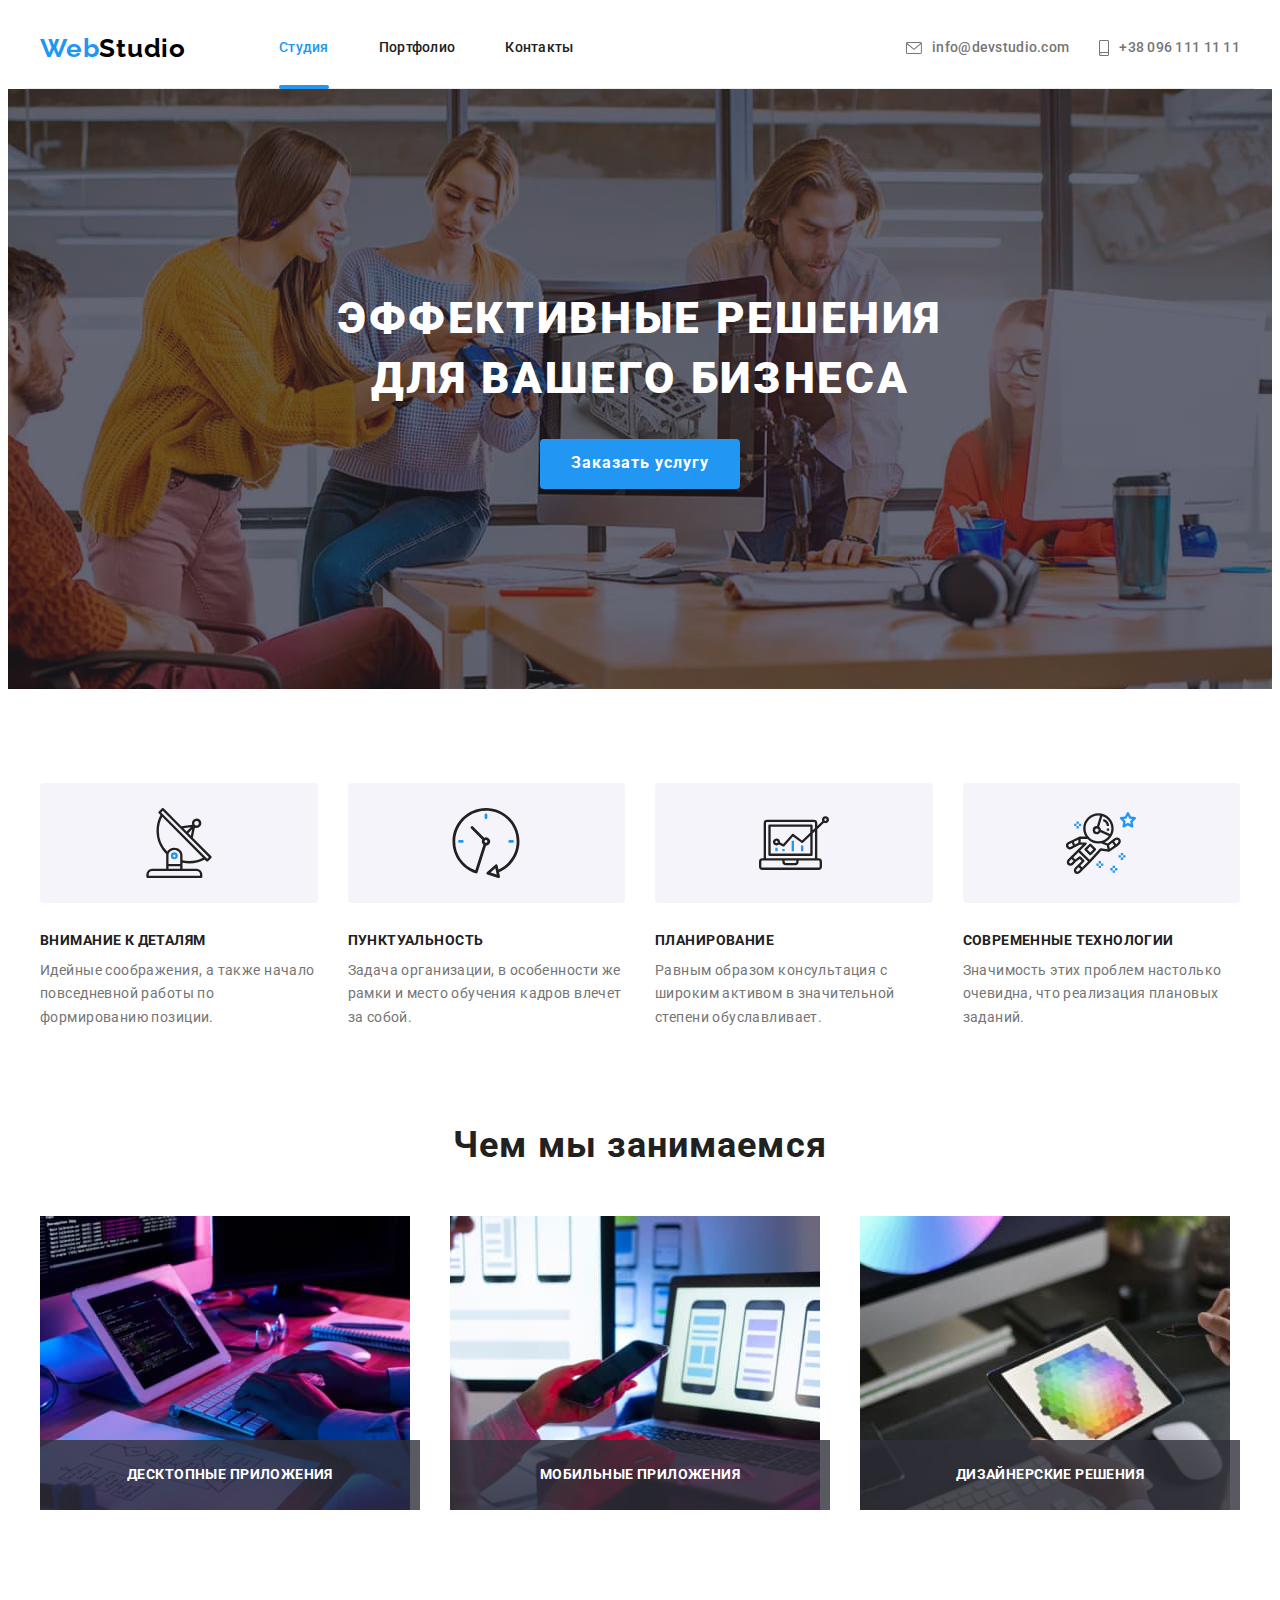
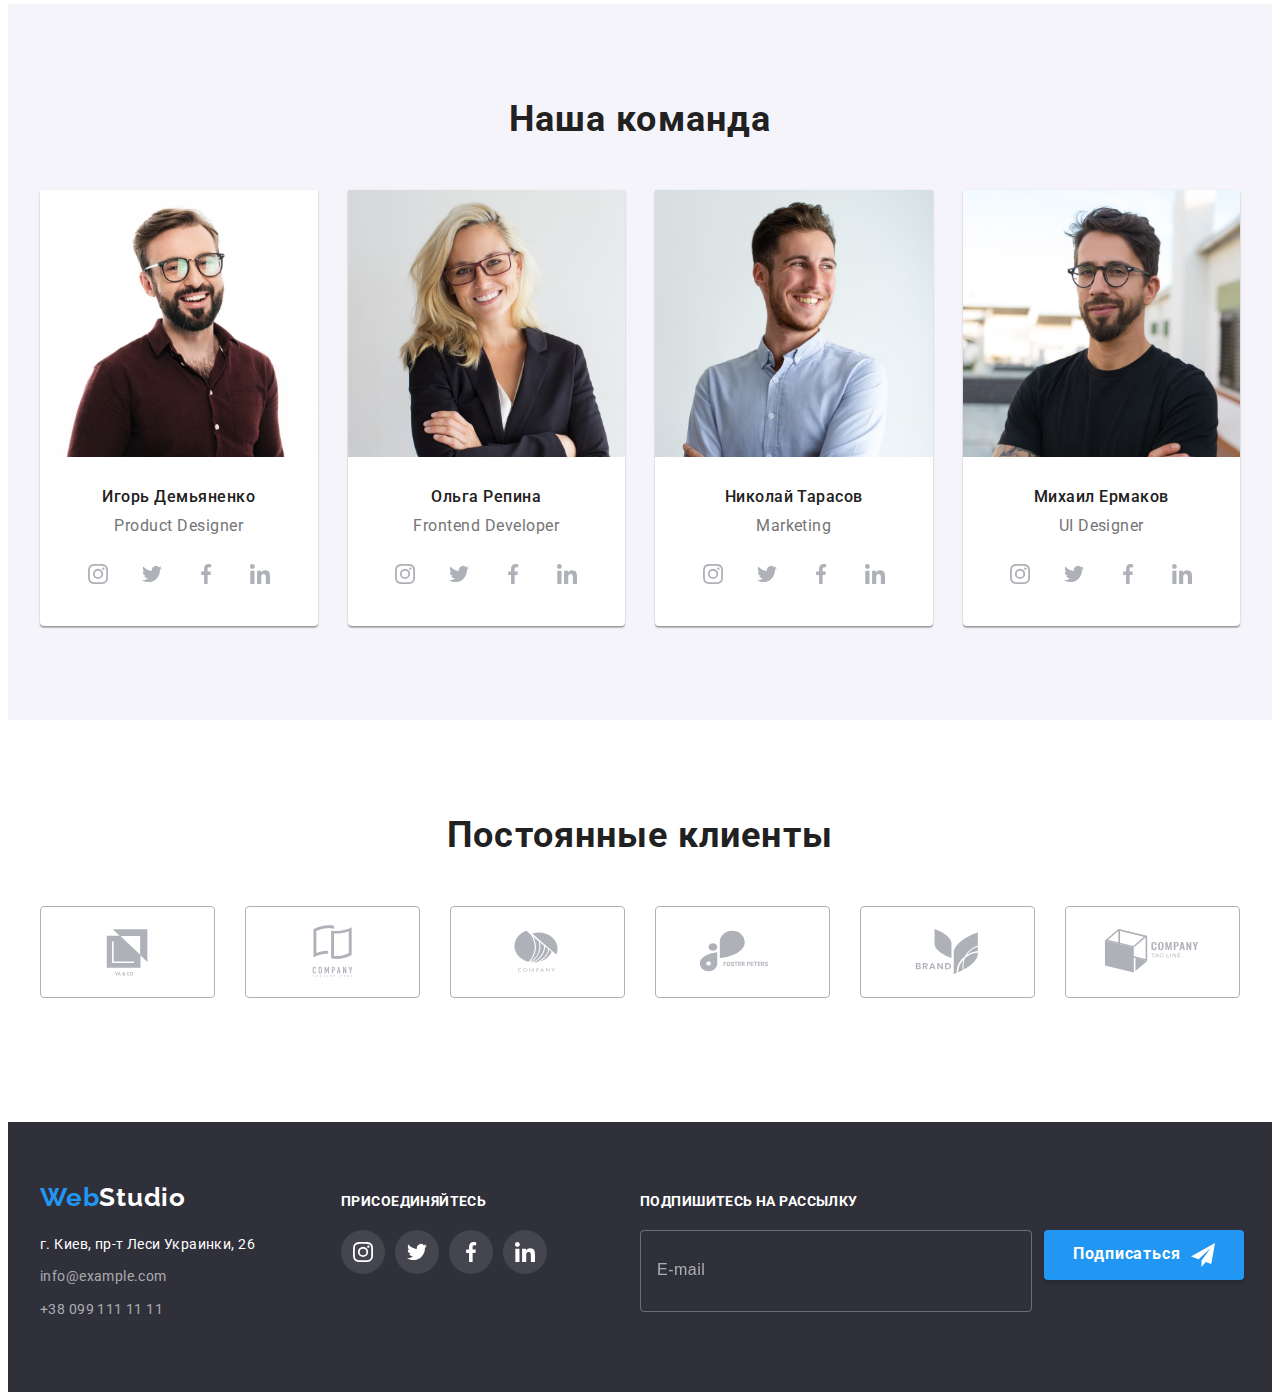
==== commit f06fbf8a: "добавляет финальные правки" ====
--- a/index.html
+++ b/index.html
@@ -296,20 +296,38 @@
           <h2 class="section-title">Наша команда</h2>
           <ul class="section-staff-list list">
             <li class="staff-list-item">
-              <img
-                class="card-img"
-                srcset="
-                  ./images/teams-1-mob.jpg     270w,
-                  ./images/teams-1-tab.jpg     354w,
-                  ./images/teams-1-desk.jpg    450w,
-                  ./images/teams-1-mob-2x.jpg  540w,
-                  ./images/teams-1-tab-2x.jpg  708w,
-                  ./images/teams-1-desk-2x.jpg 900w
-                "
-                sizes="(min-width: 1200) 270px, (min-width: 768) 354px, (max-width: 480) 450px"
-                src="./images/teams-1-mob.jpg"
-                alt="Сотрудник Игорь Демьяненко"
-              />
+              <picture>
+                <source
+                  srcset="
+                    ./images/teams-1-desk-1x.jpg 1x,
+                    ./images/teams-1-desk-2x.jpg 2x
+                  "
+                  media="(min-width:1200px)"
+                  type="image/jpeg"
+                />
+                <source
+                  srcset="
+                    ./images/teams-1-tab-1x.jpg 1x,
+                    ./images/teams-1-tab-2x.jpg 2x
+                  "
+                  media="(min-width:768px)"
+                  type="image/jpeg"
+                />
+                <source
+                  srcset="
+                    ./images/teams-1-mob-1x.jpg 1x,
+                    ./images/teams-1-mob-2x.jpg 2x
+                  "
+                  media="(max-width:767.98px)"
+                  type="image/jpeg"
+                />
+                <img
+                  class="card-img"
+                  src="./images/teams-1-mob-1x.jpg"
+                  alt="Сотрудник Игорь Демьяненко"
+                />
+              </picture>
+
               <div class="staff-box">
                 <h3 class="staff-title">Игорь Демьяненко</h3>
                 <p lang="en" class="staff-text">Product Designer</p>
@@ -348,20 +366,38 @@
             </li>
 
             <li class="staff-list-item">
-              <img
-                class="card-img"
-                srcset="
-                  ./images/teams-2-mob.jpg     270w,
-                  ./images/teams-2-tab.jpg     354w,
-                  ./images/teams-2-desk.jpg    450w,
-                  ./images/teams-2-mob-2x.jpg  540w,
-                  ./images/teams-2-tab-2x.jpg  708w,
-                  ./images/teams-2-desk-2x.jpg 900w
-                "
-                sizes="(min-width: 1200) 270px, (min-width: 768) 354px, (max-width: 480) 450px"
-                src="./images/teams-2-mob.jpg"
-                alt="Сотрудник Ольга Репина"
-              />
+              <picture>
+                <source
+                  srcset="
+                    ./images/teams-2-desk-1x.jpg 1x,
+                    ./images/teams-2-desk-2x.jpg 2x
+                  "
+                  media="(min-width:1200px)"
+                  type="image/jpeg"
+                />
+                <source
+                  srcset="
+                    ./images/teams-2-tab-1x.jpg 1x,
+                    ./images/teams-2-tab-2x.jpg 2x
+                  "
+                  media="(min-width:768px)"
+                  type="image/jpeg"
+                />
+                <source
+                  srcset="
+                    ./images/teams-2-mob-1x.jpg 1x,
+                    ./images/teams-2-mob-2x.jpg 2x
+                  "
+                  media="(max-width:767.98px)"
+                  type="image/jpeg"
+                />
+                <img
+                  class="card-img"
+                  src="./images/teams-2-mob-1x.jpg"
+                  alt="Сотрудник Ольга Репина"
+                />
+              </picture>
+
               <div class="staff-box">
                 <h3 class="staff-title">Ольга Репина</h3>
                 <p lang="en" class="staff-text">Frontend Developer</p>
@@ -399,20 +435,38 @@
             </li>
 
             <li class="staff-list-item">
-              <img
-                class="card-img"
-                srcset="
-                  ./images/teams-3-mob.jpg     270w,
-                  ./images/teams-3-tab.jpg     354w,
-                  ./images/teams-3-desk.jpg    450w,
-                  ./images/teams-3-mob-2x.jpg  540w,
-                  ./images/teams-3-tab-2x.jpg  708w,
-                  ./images/teams-3-desk-2x.jpg 900w
-                "
-                sizes="(min-width: 1200) 270px, (min-width: 768) 354px, (max-width: 480) 450px"
-                src="./images/teams-3-mob.jpg"
-                alt="Сотрудник Николай Тарасов"
-              />
+              <picture>
+                <source
+                  srcset="
+                    ./images/teams-3-desk-1x.jpg 1x,
+                    ./images/teams-3-desk-2x.jpg 2x
+                  "
+                  media="(min-width:1200px)"
+                  type="image/jpeg"
+                />
+                <source
+                  srcset="
+                    ./images/teams-3-tab-1x.jpg 1x,
+                    ./images/teams-3-tab-2x.jpg 2x
+                  "
+                  media="(min-width:768px)"
+                  type="image/jpeg"
+                />
+                <source
+                  srcset="
+                    ./images/teams-3-mob-1x.jpg 1x,
+                    ./images/teams-3-mob-2x.jpg 2x
+                  "
+                  media="(max-width:767.98px)"
+                  type="image/jpeg"
+                />
+                <img
+                  class="card-img"
+                  src="./images/teams-3-mob-1x.jpg"
+                  alt="Сотрудник Николай Тарасов"
+                />
+              </picture>
+
               <div class="staff-box">
                 <h3 class="staff-title">Николай Тарасов</h3>
                 <p lang="en" class="staff-text">Marketing</p>
@@ -450,20 +504,38 @@
             </li>
 
             <li class="staff-list-item">
-              <img
-                class="card-img"
-                srcset="
-                  ./images/teams-4-mob.jpg     270w,
-                  ./images/teams-4-tab.jpg     354w,
-                  ./images/teams-4-desk.jpg    450w,
-                  ./images/teams-4-mob-2x.jpg  540w,
-                  ./images/teams-4-tab-2x.jpg  708w,
-                  ./images/teams-4-desk-2x.jpg 900w
-                "
-                sizes="(min-width: 1200) 270px, (min-width: 768) 354px, (max-width: 480) 450px"
-                src="./images/teams-4-mob.jpg"
-                alt="Сотрудник Михаил Ермаков"
-              />
+              <picture>
+                <source
+                  srcset="
+                    ./images/teams-4-desk-1x.jpg 1x,
+                    ./images/teams-4-desk-2x.jpg 2x
+                  "
+                  media="(min-width:1200px)"
+                  type="image/jpeg"
+                />
+                <source
+                  srcset="
+                    ./images/teams-4-tab-1x.jpg 1x,
+                    ./images/teams-4-tab-2x.jpg 2x
+                  "
+                  media="(min-width:768px)"
+                  type="image/jpeg"
+                />
+                <source
+                  srcset="
+                    ./images/teams-4-mob-1x.jpg 1x,
+                    ./images/teams-4-mob-2x.jpg 2x
+                  "
+                  media="(max-width:767.98px)"
+                  type="image/jpeg"
+                />
+                <img
+                  class="card-img"
+                  src="./images/teams-4-mob-1x.jpg"
+                  alt="Сотрудник Михаил Ермаков"
+                />
+              </picture>
+
               <div class="staff-box">
                 <h3 class="staff-title">Михаил Ермаков</h3>
                 <p lang="en" class="staff-text">UI Designer</p>
--- a/css/main.min.css
+++ b/css/main.min.css
@@ -1,2 +1,2 @@
-:root{--main-title-color: color #212121;--main-text-color: #757575;--primary-white-color: #ffffff;--secondary-bcg-color: #f5f4fa;--accent-color: #2196f3;--hover-button: #188ce8;--timing-function: cubic-bezier(0.4, 0, 0.2, 1);--transition-duration: 250ms}.visually-hidden{position:absolute;white-space:nowrap;width:1px;height:1px;overflow:hidden;border:0;padding:0;clip:rect(0 0 0 0);-webkit-clip-path:inset(50%);clip-path:inset(50%);margin:-1px}p,h1,h2,h3,h4,h5,h6{margin:0}ul,ol{padding:0;margin:0}img{display:block;max-width:100%}body{font-family:Roboto, Tahoma, sans-serif;background-color:var(--primary-white-color);color:#212121;font-size:14px}.link{text-decoration:none}.list{list-style:none}.no-scroll{overflow:hidden}.container{padding-left:15px;padding-right:15px;margin-left:auto;margin-right:auto}@media screen and (min-width: 480px){.container{width:480px}}@media screen and (min-width: 768px){.container{width:768px}}@media screen and (min-width: 1200px){.container{width:1200px}}.logo{font-family:"Raleway", Tahoma, sans-serif;font-weight:700;letter-spacing:0.03em;color:var(--accent-color)}.logo--black{color:#000000}.logo--white{color:var(--primary-white-color)}@media screen and (max-width: 1199.98px){.logo{font-size:24px;line-height:1.17}}@media screen and (min-width: 1200px){.logo{font-size:26px;line-height:1.19}}@media screen and (max-width: 767.98px){.header-logo{padding:16px 0}}@media screen and (min-width: 768px) and (max-width: 1199.98px){.header-logo{padding:26px 0;margin-right:88px}}@media screen and (min-width: 1200px){.header-logo{margin-right:93px}}.button{border-radius:4px;border:none;min-width:200px;height:50px;font-family:inherit;color:var(--primary-white-color);background-color:var(--accent-color);font-weight:700;font-size:16px;line-height:1.9;letter-spacing:0.06em;cursor:pointer;text-align:center;-webkit-box-shadow:0px 4px 4px rgba(0,0,0,0.15);box-shadow:0px 4px 4px rgba(0,0,0,0.15);-webkit-transition:background-color var(--transition-duration) var(--timing-function);transition:background-color var(--transition-duration) var(--timing-function)}.button:hover,.button:focus{background-color:var(--hover-button);-webkit-box-shadow:0px 4px 4px rgba(0,0,0,0.15);box-shadow:0px 4px 4px rgba(0,0,0,0.15)}.section{padding:60px 0}@media screen and (min-width: 1200px){.section{padding:94px 0}}.section-title{font-size:28px;line-height:1.18;text-align:center;letter-spacing:0.03em;margin-bottom:30px;color:var(--main-title-color)}@media screen and (min-width: 1200px){.section-title{font-size:36px;line-height:1.17;margin-bottom:50px}}@media screen and (min-width: 1200px){.subscribe{margin-left:93px;text-align:left}}@media screen and (min-width: 1200px){.sub-form{display:-webkit-box;display:-ms-flexbox;display:flex}}.sub-label{margin-right:12px}.sub-email{padding:15px 16px;width:100%;max-width:450px;height:50px;left:815px;top:2787px;border:1px solid rgba(255,255,255,0.3);-webkit-filter:drop-shadow(0px 4px 4px rgba(0,0,0,0.15));filter:drop-shadow(0px 4px 4px rgba(0,0,0,0.15));border-radius:4px;background:transparent;outline:none;margin-bottom:20px}@media screen and (min-width: 1200px){.sub-email{width:358px}}.sub-email::-webkit-input-placeholder{font-size:16px;line-height:1.25;-webkit-box-align:center;align-items:center;letter-spacing:0.03em;color:rgba(255,255,255,0.6)}.sub-email:-ms-input-placeholder{font-size:16px;line-height:1.25;-ms-flex-align:center;align-items:center;letter-spacing:0.03em;color:rgba(255,255,255,0.6)}.sub-email::-ms-input-placeholder{font-size:16px;line-height:1.25;-ms-flex-align:center;align-items:center;letter-spacing:0.03em;color:rgba(255,255,255,0.6)}.sub-email::placeholder{font-size:16px;line-height:1.25;-webkit-box-align:center;-ms-flex-align:center;align-items:center;letter-spacing:0.03em;color:rgba(255,255,255,0.6)}.sub-email:focus-visible{color:var(--primary-white-color)}.sub-btn{display:-webkit-box;display:-ms-flexbox;display:flex;-webkit-box-pack:center;-ms-flex-pack:center;justify-content:center;-webkit-box-align:center;-ms-flex-align:center;align-items:center;margin:0 auto}.sub-icon{fill:var(--primary-white-color);margin-left:10px}.backdrop{position:fixed;top:0;left:0;width:100%;height:100%;z-index:5;background:rgba(0,0,0,0.2);display:-webkit-box;display:-ms-flexbox;display:flex;-webkit-box-align:center;-ms-flex-align:center;align-items:center;-webkit-box-pack:center;-ms-flex-pack:center;justify-content:center;overflow-y:scroll;opacity:1;-webkit-transition:opacity var(--transition-duration) var(--timing-function),visibility var(--transition-duration);transition:opacity var(--transition-duration) var(--timing-function),visibility var(--transition-duration)}.is-hidden{opacity:0;pointer-events:none;visibility:hidden}.modal{position:absolute;width:100%;padding:40px;background-color:var(--primary-white-color);border-radius:4px;-webkit-box-shadow:0px 1px 3px rgba(0,0,0,0.12),0px 1px 1px rgba(0,0,0,0.14),0px 2px 1px rgba(0,0,0,0.2);box-shadow:0px 1px 3px rgba(0,0,0,0.12),0px 1px 1px rgba(0,0,0,0.14),0px 2px 1px rgba(0,0,0,0.2);-webkit-transform:scale(1);transform:scale(1);-webkit-transition:-webkit-transform var(--transition-duration) var(--timing-function);transition:-webkit-transform var(--transition-duration) var(--timing-function);transition:transform var(--transition-duration) var(--timing-function);transition:transform var(--transition-duration) var(--timing-function), -webkit-transform var(--transition-duration) var(--timing-function)}.backdrop.is-hidden .modal{-webkit-transform:scale(0.1);transform:scale(0.1)}@media screen and (min-width: 450px) and (max-width: 1199.98px){.modal{width:450px;height:609px}}@media screen and (min-width: 1200px){.modal{width:528px;height:581px}}.modal-close-btn{display:-webkit-box;display:-ms-flexbox;display:flex;-webkit-box-pack:center;-ms-flex-pack:center;justify-content:center;-webkit-box-align:center;-ms-flex-align:center;align-items:center;position:absolute;top:8px;right:8px;width:30px;height:30px;border:1px solid rgba(0,0,0,0.1);border-radius:50%;background:var(--primary-white-color);outline:none}.modal-close-btn:hover .close-icon,.modal-close-btn:focus .close-icon{fill:var(--accent-color)}.close-icon{-webkit-transition:fill var(--transition-duration) var(--timing-function);transition:fill var(--transition-duration) var(--timing-function)}.modal-title{font-weight:700;font-size:20px;line-height:1.15;text-align:center;letter-spacing:0.03em;color:var(--main-title-color);margin-bottom:12px}.form-button{display:-webkit-box;display:-ms-flexbox;display:flex;-webkit-box-pack:center;-ms-flex-pack:center;justify-content:center;-webkit-box-align:center;-ms-flex-align:center;align-items:center;margin:0 auto}.form-field{margin-bottom:10px}.modal-input-wrap{position:relative}.form-lable{display:block;margin-bottom:4px;font-size:12px;line-height:1.17;letter-spacing:0.01em;color:var(--main-text-color)}.form-input{width:100%;height:40px;padding-left:42px;border:1px solid rgba(33,33,33,0.2);border-radius:4px;-webkit-box-sizing:border-box;box-sizing:border-box;outline:none;-webkit-transition:border var(--transition-duration) var(--timing-function);transition:border var(--transition-duration) var(--timing-function)}.form-input:focus{border-color:var(--accent-color)}.form-input:focus+.modal-icon{fill:var(--accent-color)}.form-comment{outline:none;-webkit-transition:border var(--transition-duration) var(--timing-function);transition:border var(--transition-duration) var(--timing-function)}.form-comment:focus{border-color:var(--accent-color)}.form-comment::-webkit-input-placeholder{color:rgba(117,117,117,0.5)}.form-comment:-ms-input-placeholder{color:rgba(117,117,117,0.5)}.form-comment::-ms-input-placeholder{color:rgba(117,117,117,0.5)}.form-comment::placeholder{color:rgba(117,117,117,0.5)}.modal-icon{position:absolute;left:12px;top:50%;-webkit-transform:translateY(-50%);transform:translateY(-50%);fill:var(--main-title-color);-webkit-transition:fill var(--transition-duration) var(--timing-function);transition:fill var(--transition-duration) var(--timing-function)}.comment-label{position:relative;display:block;width:100%;height:138px;margin-bottom:20px}.form-comment{position:absolute;resize:none;left:0;bottom:0;padding:12px 16px;width:100%;height:120px;border:1px solid rgba(33,33,33,0.2);border-radius:4px;-webkit-transition:border var(--transition-duration) var(--timing-function);transition:border var(--transition-duration) var(--timing-function)}.check-policy{display:-webkit-box;display:-ms-flexbox;display:flex;-webkit-box-pack:center;-ms-flex-pack:center;justify-content:center;-webkit-box-align:center;-ms-flex-align:center;align-items:center;margin-bottom:30px;font-size:14px;line-height:1.17;letter-spacing:0.03em;color:var(--main-text-color)}@media screen and (min-width: 1200px){.check-policy{font-size:14px;line-height:1.71;margin-left:12px}}.icon-mod{display:-webkit-inline-box;display:-ms-inline-flexbox;display:inline-flex;-webkit-box-align:center;-ms-flex-align:center;align-items:center;-webkit-box-pack:center;-ms-flex-pack:center;justify-content:center;width:16px;height:15px;border:2px solid #212121;border-radius:4px;margin-right:7px;-webkit-transition:background-color var(--transition-duration) var(--timing-function);transition:background-color var(--transition-duration) var(--timing-function)}.check-input:checked+.check-policy .icon-mod{background-color:var(--accent-color);border:none}.check-icon{fill:transparent;-webkit-transition:fill var(--transition-duration) var(--timing-function);transition:fill var(--transition-duration) var(--timing-function)}.check-input:checked+.check-policy .check-icon{fill:var(--primary-white-color)}.check-condition{color:var(--accent-color)}.portfolio-btn{border-radius:4px;border:none;padding:6px 22px;font-family:inherit;color:var(--main-title-color);background-color:var(--secondary-bcg-color);font-weight:500;font-size:16px;line-height:1.6;letter-spacing:0.03em;cursor:pointer;text-align:center;-webkit-transition:background-color var(--transition-duration) var(--timing-function),color var(--transition-duration) var(--timing-function),-webkit-box-shadow var(--transition-duration) var(--timing-function);transition:background-color var(--transition-duration) var(--timing-function),color var(--transition-duration) var(--timing-function),-webkit-box-shadow var(--transition-duration) var(--timing-function);transition:background-color var(--transition-duration) var(--timing-function),color var(--transition-duration) var(--timing-function),box-shadow var(--transition-duration) var(--timing-function);transition:background-color var(--transition-duration) var(--timing-function),color var(--transition-duration) var(--timing-function),box-shadow var(--transition-duration) var(--timing-function),-webkit-box-shadow var(--transition-duration) var(--timing-function)}.portfolio-btn:hover,.portfolio-btn:focus{color:var(--primary-white-color);background-color:var(--accent-color);-webkit-box-shadow:0px 3px 1px rgba(0,0,0,0.1),0px 1px 2px rgba(0,0,0,0.08),0px 2px 2px rgba(0,0,0,0.12);box-shadow:0px 3px 1px rgba(0,0,0,0.1),0px 1px 2px rgba(0,0,0,0.08),0px 2px 2px rgba(0,0,0,0.12)}.header__nav{display:-webkit-box;display:-ms-flexbox;display:flex;-webkit-box-align:center;-ms-flex-align:center;align-items:center;-webkit-box-pack:justify;-ms-flex-pack:justify;justify-content:space-between;border-bottom:1px solid #ececec}@media (max-width: 1199.98px){.header__nav{max-width:480px}}@media screen and (min-width: 768px) and (max-width: 1199.98px){.header__nav{max-width:768px}}.contacts{margin-left:auto}@media screen and (max-width: 767.98px){.site-nav,.contacts{display:none}}@media screen and (min-width: 768px){.site-nav,.contacts{display:-webkit-box;display:-ms-flexbox;display:flex}}@media screen and (min-width: 1200px){.site-nav,.contacts{display:-webkit-box;display:-ms-flexbox;display:flex}}.menu-open-btn,.menu-close-btn{display:-webkit-inline-box;display:-ms-inline-flexbox;display:inline-flex;margin:0;padding:0;border:none;background-color:transparent;cursor:pointer}.menu-open-btn:hover,.menu-open-btn:focus,.menu-open-btn:active,.menu-close-btn:hover,.menu-close-btn:focus,.menu-close-btn:active{fill:var(--accent-color)}.menu-open-btn{margin-left:auto}@media screen and (min-width: 768px){.menu-open-btn{display:none}}.menu-close-btn{display:block;margin-left:auto;margin-top:10px}@media screen and (min-width: 768px){.menu-list{display:-webkit-box;display:-ms-flexbox;display:flex}}@media screen and (min-width: 768px){.menu-list__item:not(:last-child){margin-right:50px}}.menu-list__link{display:block;padding-top:32px;padding-bottom:32px;font-weight:500;line-height:1.14;letter-spacing:0.02em;color:var(--main-title-color);cursor:pointer;-webkit-transition:color var(--transition-duration) var(--timing-function);transition:color var(--transition-duration) var(--timing-function)}.menu-list__link.current{position:relative}.menu-list__link.current::after{content:"";position:absolute;width:100%;height:4px;background-color:var(--accent-color);border-radius:2px;left:0;bottom:-1px}.menu-list__link:hover,.menu-list__link:focus{color:var(--accent-color)}.contact__list{margin-left:auto}@media screen and (min-width: 768px) and (max-width: 1199.98px){.contact__list{display:-webkit-box;display:-ms-flexbox;display:flex;-webkit-box-orient:vertical;-webkit-box-direction:normal;-ms-flex-direction:column;flex-direction:column}}@media screen and (min-width: 1200px){.contact__list{display:-webkit-box;display:-ms-flexbox;display:flex}}@media screen and (min-width: 768px) and (max-width: 1199.98px){.contact__item:not(:last-child){margin-bottom:10px}}@media screen and (min-width: 1200px){.contact__item:not(:last-child){margin-right:30px}}.contact__link{display:-webkit-inline-box;display:-ms-inline-flexbox;display:inline-flex;-webkit-box-align:center;-ms-flex-align:center;align-items:center;font-weight:500;letter-spacing:0.02em;color:var(--main-text-color);-webkit-transition:color var(--transition-duration) var(--timing-function);transition:color var(--transition-duration) var(--timing-function)}@media screen and (min-width: 768px){.contact__link{font-size:12px;line-height:1.17}}@media screen and (min-width: 1200px){.contact__link{font-weight:500;font-size:14px;line-height:1.14;padding-top:32px;padding-bottom:32px}}.contact__link:hover,.contact__link:focus{color:var(--accent-color)}.current{color:var(--accent-color)}.contact__icon{margin-right:10px;fill:var(--main-text-color)}.contact__link:hover .contact__icon,.contact__link:focus .contact__icon{fill:var(--accent-color)}@media screen and (min-width: 768px) and (max-width: 1199.98px){.mail{width:14px;height:10px}.tel{width:10px;height:14px}}.mob-menu{position:fixed;z-index:1;top:0;left:0;width:100vw;height:100vh;padding-left:25px;pointer-events:inherit;background-color:#ffffff;-webkit-transition:opacity 250ms linear, visibility 250ms linear;transition:opacity 250ms linear, visibility 250ms linear}.mob-menu .container{overflow-y:auto;display:-webkit-box;display:-ms-flexbox;display:flex;-webkit-box-orient:vertical;-webkit-box-direction:normal;-ms-flex-direction:column;flex-direction:column;height:100%;-webkit-box-pack:justify;-ms-flex-pack:justify;justify-content:space-between}.mob-menu-list__item:not(:last-child),.mob-contact__tel{display:block;margin-bottom:32px}.mob-menu-list__link{font-weight:500;font-size:40px;line-height:1.17;text-align:left;letter-spacing:0.02em;color:var(--main-title-color)}.mob-menu-list__link:hover,.mob-menu-list__link:focus,.mob-menu-list__link:active{color:var(--accent-color)}.mob-contact{margin-bottom:64px}.mob-contact__tel{font-weight:500;font-size:34px;line-height:1.18;letter-spacing:0.02em;color:var(--accent-color)}.mob-contact__mail{font-weight:500;font-size:24px;line-height:1.17;letter-spacing:0.02em;color:var(--main-text-color)}.mob-soc__list{display:-webkit-box;display:-ms-flexbox;display:flex;-ms-flex-wrap:wrap;flex-wrap:wrap;margin-bottom:48px}.mob-soc__link{font-weight:500;font-size:18px;line-height:1.22;letter-spacing:0.02em;color:var(--accent-color)}.mob-soc__item:not(:last-child){padding-right:10px;border-right:1px solid rgba(33,33,33,0.2)}.mob-soc__item:not(:first-child){padding-left:10px}.hero{padding-top:118px;padding-bottom:118px;margin-right:auto;margin-left:auto;max-width:1600px;text-align:center;background-image:-webkit-gradient(linear, left top, left bottom, from(rgba(47,48,58,0.4)), to(rgba(47,48,58,0.4))),url(../images/hero-mob.jpg);background-image:linear-gradient(rgba(47,48,58,0.4), rgba(47,48,58,0.4)),url(../images/hero-mob.jpg);background-color:#2f303a;background-repeat:no-repeat;background-position:center;background-size:cover}@media (min-device-pixel-ratio: 2), (-webkit-min-device-pixel-ratio: 2), (min-resolution: 192dpi), (min-resolution: 2dppx){.hero{background-image:-webkit-gradient(linear, left top, left bottom, from(rgba(47,48,58,0.4)), to(rgba(47,48,58,0.4))),url(../images/hero-mob-2x.jpg);background-image:linear-gradient(rgba(47,48,58,0.4), rgba(47,48,58,0.4)),url(../images/hero-mob-2x.jpg)}}@media screen and (min-width: 768px) and (max-width: 1199.98px){.hero{background-image:-webkit-gradient(linear, left top, left bottom, from(rgba(47,48,58,0.4)), to(rgba(47,48,58,0.4))),url(../images/hero-tab.jpg);background-image:linear-gradient(rgba(47,48,58,0.4), rgba(47,48,58,0.4)),url(../images/hero-tab.jpg)}}@media screen and (min-width: 768px) and (max-width: 1199.98px) and (min-device-pixel-ratio: 2), screen and (min-width: 768px) and (max-width: 1199.98px) and (-webkit-min-device-pixel-ratio: 2), screen and (min-width: 768px) and (max-width: 1199.98px) and (min-resolution: 192dpi), screen and (min-width: 768px) and (max-width: 1199.98px) and (min-resolution: 2dppx){.hero{background-image:-webkit-gradient(linear, left top, left bottom, from(rgba(47,48,58,0.4)), to(rgba(47,48,58,0.4))),url(../images/hero-tab-2x.jpg);background-image:linear-gradient(rgba(47,48,58,0.4), rgba(47,48,58,0.4)),url(../images/hero-tab-2x.jpg)}}@media screen and (min-width: 1200px){.hero{padding-top:200px;padding-bottom:200px;background-image:-webkit-gradient(linear, left top, left bottom, from(rgba(47,48,58,0.4)), to(rgba(47,48,58,0.4))),url(../images/hero-desk.jpg);background-image:linear-gradient(rgba(47,48,58,0.4), rgba(47,48,58,0.4)),url(../images/hero-desk.jpg)}}@media screen and (min-width: 1200px) and (min-device-pixel-ratio: 2), screen and (min-width: 1200px) and (-webkit-min-device-pixel-ratio: 2), screen and (min-width: 1200px) and (min-resolution: 192dpi), screen and (min-width: 1200px) and (min-resolution: 2dppx){.hero{background-image:-webkit-gradient(linear, left top, left bottom, from(rgba(47,48,58,0.4)), to(rgba(47,48,58,0.4))),url(../images/hero-desk-2x.jpg);background-image:linear-gradient(rgba(47,48,58,0.4), rgba(47,48,58,0.4)),url(../images/hero-desk-2x.jpg)}}.hero__title{margin-bottom:30px;max-width:360px;margin-left:auto;margin-right:auto;font-weight:900;font-size:26px;line-height:1.6;text-align:center;letter-spacing:0.06em;text-transform:uppercase;color:#ffffff}@media screen and (min-width: 1200px){.hero__title{max-width:696px;font-size:44px;line-height:1.36}}.features-list{margin-bottom:-30px}@media screen and (min-width: 768px){.features-list{display:-webkit-box;display:-ms-flexbox;display:flex;-ms-flex-wrap:wrap;flex-wrap:wrap;-webkit-box-pack:center;-ms-flex-pack:center;justify-content:center;margin-left:-30px}}.features-list__item{text-align:left;margin-bottom:30px}@media screen and (min-width: 768px){.features-list__item{width:calc((100% - 60px) / 2);margin-left:30px}}@media screen and (min-width: 1200px){.features-list__item{width:calc((100% - 120px) / 4);margin-left:30px}}.features-list__icon{display:-webkit-inline-box;display:-ms-inline-flexbox;display:inline-flex;-webkit-box-pack:center;-ms-flex-pack:center;justify-content:center;-webkit-box-align:center;-ms-flex-align:center;align-items:center;width:100%;height:120px;margin-bottom:30px;border:none;border-radius:4px;background-color:var(--secondary-bcg-color)}.features-list__title{margin-bottom:10px;font-size:14px;line-height:1.14;letter-spacing:0.03em;text-transform:uppercase;text-align:center;color:var(--main-title-color)}@media screen and (min-width: 768px){.features-list__title{text-align:left}}.features-list__text{line-height:1.7;letter-spacing:0.03em;color:var(--main-text-color)}.section-work{padding-top:0}@media screen and (max-width: 1199.98px){.section-work{display:none}}.work{display:-webkit-box;display:-ms-flexbox;display:flex;margin-left:-30px}.work__item{-ms-flex-preferred-size:calc((100% - 90px) / 3);flex-basis:calc((100% - 90px) / 3);margin-left:30px}.work__box{position:relative}.work__text{position:absolute;bottom:0;display:-webkit-box;display:-ms-flexbox;display:flex;-webkit-box-pack:center;-ms-flex-pack:center;justify-content:center;-webkit-box-align:center;-ms-flex-align:center;align-items:center;width:100%;height:70px;font-weight:700;line-height:1.14;letter-spacing:0.03em;text-transform:uppercase;color:var(--primary-white-color);background:rgba(47,48,58,0.8)}.staff{background-color:var(--secondary-bcg-color)}.section-staff-list{margin-bottom:-30px}@media screen and (min-width: 768px){.section-staff-list{display:-webkit-box;display:-ms-flexbox;display:flex;-ms-flex-wrap:wrap;flex-wrap:wrap;-webkit-box-pack:center;-ms-flex-pack:center;justify-content:center;margin-left:-30px}}.staff-list-item{margin-bottom:30px;background:var(--primary-white-color);-webkit-box-shadow:0px 1px 3px rgba(0,0,0,0.12),0px 1px 1px rgba(0,0,0,0.14),0px 2px 1px rgba(0,0,0,0.2);box-shadow:0px 1px 3px rgba(0,0,0,0.12),0px 1px 1px rgba(0,0,0,0.14),0px 2px 1px rgba(0,0,0,0.2);border-radius:0px 0px 4px 4px}@media screen and (min-width: 768px){.staff-list-item{-ms-flex-preferred-size:calc((100% - 60px) / 2);flex-basis:calc((100% - 60px) / 2);margin-left:30px}}@media screen and (min-width: 1200px){.staff-list-item{-ms-flex-preferred-size:calc((100% - 120px) / 4);flex-basis:calc((100% - 120px) / 4)}}.card-img{width:100%}.staff-title{margin-bottom:10px;font-weight:500;font-size:16px;line-height:1.19;letter-spacing:0.03em;color:var(--main-title-color)}.staff-box{padding-top:30px;padding-bottom:30px;text-align:center}.staff-text{font-size:16px;line-height:1.19;text-align:center;letter-spacing:0.03em;color:var(--main-text-color);margin-bottom:16px}.staff-soc-list{display:-webkit-box;display:-ms-flexbox;display:flex;-webkit-box-pack:center;-ms-flex-pack:center;justify-content:center}.staff-soc-link{display:-webkit-box;display:-ms-flexbox;display:flex;-webkit-box-pack:center;-ms-flex-pack:center;justify-content:center;-webkit-box-align:center;-ms-flex-align:center;align-items:center;width:44px;height:44px;background-color:var(--primary-white-color);border-radius:50%;-webkit-transition:background-color var(--transition-duration) var(--timing-function);transition:background-color var(--transition-duration) var(--timing-function)}.staff-soc-link:hover,.staff-soc-link:focus{background-color:var(--accent-color)}.staff-soc-icon{fill:#afb1b8;-webkit-transition:fill var(--transition-duration) var(--timing-function);transition:fill var(--transition-duration) var(--timing-function)}.staff-soc-link:hover .staff-soc-icon,.staff-soc-link:focus .staff-soc-icon{fill:var(--primary-white-color)}.staff-soc-item+.staff-soc-item{margin-left:10px}.clients-list{display:-webkit-box;display:-ms-flexbox;display:flex;-ms-flex-wrap:wrap;flex-wrap:wrap;-webkit-box-pack:center;-ms-flex-pack:center;justify-content:center;margin-left:-15px;margin-right:-15px}.clients-item{margin-left:15px;margin-right:15px}@media screen and (max-width: 768px){.clients-item{width:calc((100% - 60px) / 2)}.clients-item:nth-last-of-type(n+3){margin-bottom:30px}}@media screen and (min-width: 768px){.clients-item{width:calc((100% - 90px) / 3)}.clients-item:nth-last-of-type(n+4){margin-bottom:30px}}@media screen and (min-width: 1200px){.clients-item{width:calc((100% - 180px) / 6)}}.clients-link{display:-webkit-box;display:-ms-flexbox;display:flex;-webkit-box-pack:center;-ms-flex-pack:center;justify-content:center;-webkit-box-align:center;-ms-flex-align:center;align-items:center;width:100%;height:92px;border:1px solid #afb1b8;-webkit-box-sizing:border-box;box-sizing:border-box;border-radius:4px;-webkit-transition:border var(--transition-duration) var(--timing-function);transition:border var(--transition-duration) var(--timing-function)}.clients-link:hover,.clients-link:focus{border:1px solid var(--accent-color)}.clients-icon{fill:#afb1b8;-webkit-transition:fill var(--transition-duration) var(--timing-function);transition:fill var(--transition-duration) var(--timing-function)}.clients-link:hover .clients-icon,.clients-link:focus .clients-icon{fill:var(--accent-color)}.footer{background-color:#2f303a;padding-top:60px;padding-bottom:60px}.footer-cont{text-align:center;-webkit-box-align:baseline;-ms-flex-align:baseline;align-items:baseline;-ms-flex-wrap:nowrap;flex-wrap:nowrap}@media screen and (min-width: 768px) and (max-width: 1199.98px){.footer-cont{display:-webkit-box;display:-ms-flexbox;display:flex;-ms-flex-wrap:wrap;flex-wrap:wrap;-webkit-box-pack:justify;-ms-flex-pack:justify;justify-content:space-between}}@media screen and (min-width: 1200px){.footer-cont{display:-webkit-box;display:-ms-flexbox;display:flex}}@media screen and (max-width: 1199px){.footer-thumb:not(:last-child){margin-bottom:60px}}@media screen and (min-width: 768px) and (max-width: 1199.98px){.footer-thumb:not(:last-child){width:calc(50%)}}.footer-thumb:last-child{width:calc(100%)}@media screen and (min-width: 1200px){.footer-adr{min-width:231px;text-align:left}}.footer-logo{display:inline-block;margin-bottom:20px}.footer-list li+li{margin-top:8px}@media screen and (min-width: 1200px){.footer-list li+li{margin-top:9px}}.footer-adress{line-height:1.71;letter-spacing:0.03em;color:var(--primary-white-color);font-style:normal}.footer-contact{line-height:1.71;letter-spacing:0.03em;color:rgba(255,255,255,0.6);font-style:normal;-webkit-transition:color var(--transition-duration) var(--timing-function);transition:color var(--transition-duration) var(--timing-function)}.footer-contact:hover,.footer-contact:focus{color:var(--accent-color)}@media screen and (min-width: 1200px){.footer-social{margin-left:70px;text-align:left}}.footer-soc-title{font-size:14px;line-height:1.14;letter-spacing:0.03em;text-transform:uppercase;color:#ffffff;margin-bottom:20px;margin-top:60px}@media screen and (min-width: 768px){.footer-soc-title{margin-top:0}}.footer-soc-list{display:-webkit-box;display:-ms-flexbox;display:flex;-webkit-box-pack:center;-ms-flex-pack:center;justify-content:center;-webkit-box-align:center;-ms-flex-align:center;align-items:center}.footer-soc-item+.footer-soc-item{margin-left:10px}.footer-soc-link{display:-webkit-box;display:-ms-flexbox;display:flex;-webkit-box-pack:center;-ms-flex-pack:center;justify-content:center;-webkit-box-align:center;-ms-flex-align:center;align-items:center;width:44px;height:44px;background-color:rgba(255,255,255,0.1);border-radius:50%;-webkit-transition:background-color var(--transition-duration) var(--timing-function);transition:background-color var(--transition-duration) var(--timing-function)}.footer-soc-link:hover,.footer-soc-link:focus{background-color:var(--accent-color)}.footer-soc-icon{fill:var(--primary-white-color)}.current-filter{background-color:var(--accent-color);color:var(--primary-white-color)}.portfolio-filter{display:-webkit-box;display:-ms-flexbox;display:flex}@media screen and (max-width: 767.98px){.portfolio-filter{-ms-flex-wrap:wrap;flex-wrap:wrap;margin-bottom:40px;-webkit-box-pack:start;-ms-flex-pack:start;justify-content:flex-start}}@media screen and (min-width: 768px){.portfolio-filter{margin-bottom:30px;-webkit-box-pack:center;-ms-flex-pack:center;justify-content:center}}@media screen and (min-width: 1200px){.portfolio-filter{margin-bottom:50px}}.port-filter-item:not(:last-child){margin-right:8px}@media screen and (max-width: 767.98px){.port-filter-item:nth-child(-n+3){margin-bottom:15px}}@media screen and (min-width: 768px){.portfolio-list{display:-webkit-box;display:-ms-flexbox;display:flex;-ms-flex-wrap:wrap;flex-wrap:wrap;margin-left:-30px;margin-top:-30px}}@media screen and (max-width: 767.98px){.portfolio-item{max-width:450px}.portfolio-item:not(:last-child){margin-bottom:30px}}@media screen and (min-width: 768px){.portfolio-item{-ms-flex-preferred-size:calc((100% - 60px) / 2);flex-basis:calc((100% - 60px) / 2);margin-left:30px;margin-top:30px;width:354px}}@media screen and (min-width: 1200px){.portfolio-item{-ms-flex-preferred-size:calc((100% - 90px) / 3);flex-basis:calc((100% - 90px) / 3);margin-left:30px;margin-top:30px;width:370px;height:404px}}.portfolio-link{-webkit-transition:-webkit-box-shadow var(--transition-duration) var(--timing-function);transition:-webkit-box-shadow var(--transition-duration) var(--timing-function);transition:box-shadow var(--transition-duration) var(--timing-function);transition:box-shadow var(--transition-duration) var(--timing-function), -webkit-box-shadow var(--transition-duration) var(--timing-function)}.portfolio-link:hover,.portfolio-link:focus{-webkit-box-shadow:0px 4px 4px rgba(0,0,0,0.25),0px 1px 1px rgba(0,0,0,0.12),0px 4px 4px rgba(0,0,0,0.06);box-shadow:0px 4px 4px rgba(0,0,0,0.25),0px 1px 1px rgba(0,0,0,0.12),0px 4px 4px rgba(0,0,0,0.06)}.portfolio-link{display:block;text-decoration:none;color:var(--main-title-color)}.portfolio-top-wrap{position:relative;overflow:hidden}.portfolio-top-text{position:absolute;top:0;background:rgba(33,150,243,0.9);height:100%;font-size:18px;line-height:1.56;letter-spacing:0.03em;color:#ffffff;-webkit-transform:translateY(101%);transform:translateY(101%);-webkit-transition:-webkit-transform var(--transition-duration) var(--timing-function);transition:-webkit-transform var(--transition-duration) var(--timing-function);transition:transform var(--transition-duration) var(--timing-function);transition:transform var(--transition-duration) var(--timing-function), -webkit-transform var(--transition-duration) var(--timing-function)}@media screen and (max-width: 321.98px){.portfolio-top-text{padding:20px;font-size:16px;line-height:1.3}}@media screen and (min-width: 322px) and (max-width: 353.98px){.portfolio-top-text{padding:23px;font-size:17px;line-height:1.46}}@media screen and (min-width: 354px) and (max-width: 429.98px){.portfolio-top-text{padding:24px;line-height:1.52}}@media screen and (min-width: 430px) and (max-width: 767.98px){.portfolio-top-text{padding:77px 24px}}@media screen and (min-width: 768px){.portfolio-top-text{padding:49px 24px 0 24px}}@media screen and (min-width: 1200px){.portfolio-top-text{padding:63px 24px}}.portfolio-link:hover .portfolio-top-text,.portfolio-link:focus .portfolio-top-text{-webkit-transform:translateY(0%);transform:translateY(0%)}.text-box{padding:20px 24px;background-color:var(--primary-white-color);border:1px solid #eeeeee}.portfolio-title{margin-bottom:4px;font-size:18px;line-height:2;letter-spacing:0.06em}.portfolio-direction{font-size:16px;line-height:1.9;letter-spacing:0.03em;color:var(--main-text-color)}@media screen and (min-width: 768px) and (max-width: 1199.98px){.first{padding:20px 24px 56px 24px}}
+:root{--main-title-color: color #212121;--main-text-color: #757575;--primary-white-color: #ffffff;--secondary-bcg-color: #f5f4fa;--accent-color: #2196f3;--hover-button: #188ce8;--timing-function: cubic-bezier(0.4, 0, 0.2, 1);--transition-duration: 250ms}.visually-hidden{position:absolute;white-space:nowrap;width:1px;height:1px;overflow:hidden;border:0;padding:0;clip:rect(0 0 0 0);-webkit-clip-path:inset(50%);clip-path:inset(50%);margin:-1px}p,h1,h2,h3,h4,h5,h6{margin:0}ul,ol{padding:0;margin:0}img{display:block;max-width:100%}body{font-family:Roboto, Tahoma, sans-serif;background-color:var(--primary-white-color);color:#212121;font-size:14px}.link{text-decoration:none}.list{list-style:none}.no-scroll{overflow:hidden}.container{padding-left:15px;padding-right:15px;margin-left:auto;margin-right:auto}@media screen and (min-width: 480px){.container{width:480px}}@media screen and (min-width: 768px){.container{width:768px}}@media screen and (min-width: 1200px){.container{width:1200px}}.logo{font-family:"Raleway", Tahoma, sans-serif;font-weight:700;letter-spacing:0.03em;color:var(--accent-color)}.logo--black{color:#000000}.logo--white{color:var(--primary-white-color)}@media screen and (max-width: 1199.98px){.logo{font-size:24px;line-height:1.17}}@media screen and (min-width: 1200px){.logo{font-size:26px;line-height:1.19}}@media screen and (max-width: 767.98px){.header-logo{padding:16px 0}}@media screen and (min-width: 768px) and (max-width: 1199.98px){.header-logo{padding:26px 0;margin-right:88px}}@media screen and (min-width: 1200px){.header-logo{margin-right:93px}}.button{border-radius:4px;border:none;min-width:200px;height:50px;font-family:inherit;color:var(--primary-white-color);background-color:var(--accent-color);font-weight:700;font-size:16px;line-height:1.9;letter-spacing:0.06em;cursor:pointer;text-align:center;-webkit-box-shadow:0px 4px 4px rgba(0,0,0,0.15);box-shadow:0px 4px 4px rgba(0,0,0,0.15);-webkit-transition:background-color var(--transition-duration) var(--timing-function);transition:background-color var(--transition-duration) var(--timing-function)}.button:hover,.button:focus{background-color:var(--hover-button);-webkit-box-shadow:0px 4px 4px rgba(0,0,0,0.15);box-shadow:0px 4px 4px rgba(0,0,0,0.15)}.section{padding:60px 0}@media screen and (min-width: 1200px){.section{padding:94px 0}}.section-title{font-size:28px;line-height:1.18;text-align:center;letter-spacing:0.03em;margin-bottom:30px;color:var(--main-title-color)}@media screen and (min-width: 1200px){.section-title{font-size:36px;line-height:1.17;margin-bottom:50px}}@media screen and (min-width: 1200px){.subscribe{margin-left:93px;text-align:left}}@media screen and (min-width: 1200px){.sub-form{display:-webkit-box;display:-ms-flexbox;display:flex}}.sub-label{margin-right:12px}.sub-email{padding:15px 16px;width:100%;max-width:450px;height:50px;left:815px;top:2787px;border:1px solid rgba(255,255,255,0.3);-webkit-filter:drop-shadow(0px 4px 4px rgba(0,0,0,0.15));filter:drop-shadow(0px 4px 4px rgba(0,0,0,0.15));border-radius:4px;background:transparent;outline:none;margin-bottom:20px}@media screen and (min-width: 1200px){.sub-email{width:358px}}.sub-email::-webkit-input-placeholder{font-size:16px;line-height:1.25;-webkit-box-align:center;align-items:center;letter-spacing:0.03em;color:rgba(255,255,255,0.6)}.sub-email:-ms-input-placeholder{font-size:16px;line-height:1.25;-ms-flex-align:center;align-items:center;letter-spacing:0.03em;color:rgba(255,255,255,0.6)}.sub-email::-ms-input-placeholder{font-size:16px;line-height:1.25;-ms-flex-align:center;align-items:center;letter-spacing:0.03em;color:rgba(255,255,255,0.6)}.sub-email::placeholder{font-size:16px;line-height:1.25;-webkit-box-align:center;-ms-flex-align:center;align-items:center;letter-spacing:0.03em;color:rgba(255,255,255,0.6)}.sub-email:focus-visible{color:var(--primary-white-color)}.sub-btn{display:-webkit-box;display:-ms-flexbox;display:flex;-webkit-box-pack:center;-ms-flex-pack:center;justify-content:center;-webkit-box-align:center;-ms-flex-align:center;align-items:center;margin:0 auto}.sub-icon{fill:var(--primary-white-color);margin-left:10px}.backdrop{position:fixed;top:0;left:0;width:100%;height:100%;z-index:5;background:rgba(0,0,0,0.2);display:-webkit-box;display:-ms-flexbox;display:flex;-webkit-box-align:center;-ms-flex-align:center;align-items:center;-webkit-box-pack:center;-ms-flex-pack:center;justify-content:center;overflow-y:scroll;opacity:1;-webkit-transition:opacity var(--transition-duration) var(--timing-function),visibility var(--transition-duration);transition:opacity var(--transition-duration) var(--timing-function),visibility var(--transition-duration)}.is-hidden{opacity:0;pointer-events:none;visibility:hidden}.modal{position:absolute;width:100%;padding:40px;background-color:var(--primary-white-color);border-radius:4px;-webkit-box-shadow:0px 1px 3px rgba(0,0,0,0.12),0px 1px 1px rgba(0,0,0,0.14),0px 2px 1px rgba(0,0,0,0.2);box-shadow:0px 1px 3px rgba(0,0,0,0.12),0px 1px 1px rgba(0,0,0,0.14),0px 2px 1px rgba(0,0,0,0.2);-webkit-transform:scale(1);transform:scale(1);-webkit-transition:-webkit-transform var(--transition-duration) var(--timing-function);transition:-webkit-transform var(--transition-duration) var(--timing-function);transition:transform var(--transition-duration) var(--timing-function);transition:transform var(--transition-duration) var(--timing-function), -webkit-transform var(--transition-duration) var(--timing-function)}.backdrop.is-hidden .modal{-webkit-transform:scale(0.1);transform:scale(0.1)}@media screen and (min-width: 450px) and (max-width: 1199.98px){.modal{width:450px;height:609px}}@media screen and (min-width: 1200px){.modal{width:528px;height:581px}}.modal-close-btn{display:-webkit-box;display:-ms-flexbox;display:flex;-webkit-box-pack:center;-ms-flex-pack:center;justify-content:center;-webkit-box-align:center;-ms-flex-align:center;align-items:center;position:absolute;top:8px;right:8px;width:30px;height:30px;border:1px solid rgba(0,0,0,0.1);border-radius:50%;background:var(--primary-white-color);outline:none}.modal-close-btn:hover .close-icon,.modal-close-btn:focus .close-icon{fill:var(--accent-color)}.close-icon{-webkit-transition:fill var(--transition-duration) var(--timing-function);transition:fill var(--transition-duration) var(--timing-function)}.modal-title{font-weight:700;font-size:20px;line-height:1.15;text-align:center;letter-spacing:0.03em;color:var(--main-title-color);margin-bottom:12px}.form-button{display:-webkit-box;display:-ms-flexbox;display:flex;-webkit-box-pack:center;-ms-flex-pack:center;justify-content:center;-webkit-box-align:center;-ms-flex-align:center;align-items:center;margin:0 auto}.form-field{margin-bottom:10px}.modal-input-wrap{position:relative}.form-lable{display:block;margin-bottom:4px;font-size:12px;line-height:1.17;letter-spacing:0.01em;color:var(--main-text-color)}.form-input{width:100%;height:40px;padding-left:42px;border:1px solid rgba(33,33,33,0.2);border-radius:4px;-webkit-box-sizing:border-box;box-sizing:border-box;outline:none;-webkit-transition:border var(--transition-duration) var(--timing-function);transition:border var(--transition-duration) var(--timing-function)}.form-input:focus{border-color:var(--accent-color)}.form-input:focus+.modal-icon{fill:var(--accent-color)}.form-comment{outline:none;-webkit-transition:border var(--transition-duration) var(--timing-function);transition:border var(--transition-duration) var(--timing-function)}.form-comment:focus{border-color:var(--accent-color)}.form-comment::-webkit-input-placeholder{color:rgba(117,117,117,0.5)}.form-comment:-ms-input-placeholder{color:rgba(117,117,117,0.5)}.form-comment::-ms-input-placeholder{color:rgba(117,117,117,0.5)}.form-comment::placeholder{color:rgba(117,117,117,0.5)}.modal-icon{position:absolute;left:12px;top:50%;-webkit-transform:translateY(-50%);transform:translateY(-50%);fill:var(--main-title-color);-webkit-transition:fill var(--transition-duration) var(--timing-function);transition:fill var(--transition-duration) var(--timing-function)}.comment-label{position:relative;display:block;width:100%;height:138px;margin-bottom:20px}.form-comment{position:absolute;resize:none;left:0;bottom:0;padding:12px 16px;width:100%;height:120px;border:1px solid rgba(33,33,33,0.2);border-radius:4px;-webkit-transition:border var(--transition-duration) var(--timing-function);transition:border var(--transition-duration) var(--timing-function)}.mob-menu{position:fixed;z-index:1;top:0;left:0;width:100vw;height:100vh;padding-left:20px;pointer-events:inherit;background-color:#ffffff;-webkit-transition:opacity 250ms linear, visibility 250ms linear;transition:opacity 250ms linear, visibility 250ms linear}@media screen and (min-width: 352px){.mob-menu{padding-left:25px}}.mob-menu .container{overflow-y:auto;display:-webkit-box;display:-ms-flexbox;display:flex;-webkit-box-orient:vertical;-webkit-box-direction:normal;-ms-flex-direction:column;flex-direction:column;height:100%;-webkit-box-pack:justify;-ms-flex-pack:justify;justify-content:space-between}.mob-menu-list__item:not(:last-child),.mob-contact__tel{display:block;margin-bottom:32px}.mob-menu-list__link{font-weight:500;font-size:40px;line-height:1.17;text-align:left;letter-spacing:0.02em;color:var(--main-title-color)}.mob-menu-list__link:hover,.mob-menu-list__link:focus,.mob-menu-list__link:active{color:var(--accent-color)}.current{color:var(--accent-color)}.mob-contact{margin-bottom:54px}@media screen and (min-width: 425px){.mob-contact{margin-bottom:64px}}.mob-contact__tel{font-weight:500;line-height:1.18;letter-spacing:0.02em;color:var(--accent-color)}@media screen and (max-width: 317.98px){.mob-contact__tel{font-size:8vw}}@media screen and (min-width: 318px) and (max-width: 351.98px){.mob-contact__tel{font-size:30px}}@media screen and (min-width: 352px){.mob-contact__tel{font-size:34px}}.mob-contact__mail{font-weight:500;font-size:24px;line-height:1.17;letter-spacing:0.02em;color:var(--main-text-color)}.mob-soc__list{display:-webkit-box;display:-ms-flexbox;display:flex;-ms-flex-wrap:wrap;flex-wrap:wrap;margin-bottom:48px}.mob-soc__link{font-weight:500;font-size:18px;line-height:1.22;letter-spacing:0.02em;color:var(--accent-color)}.mob-soc__item:not(:last-child){padding-right:10px;border-right:1px solid rgba(33,33,33,0.2)}.mob-soc__item{padding-left:10px}@media screen and (max-width: 337.98px){.mob-soc__item:nth-child(-n+2){margin-bottom:10px}}@media screen and (min-width: 338px) and (max-width: 424.98px){.mob-soc__item:nth-child(-n+3){margin-bottom:10px}}@media screen and (min-width: 425px){.mob-soc__item:not(:first-child){padding-left:10px}}.check-policy{display:-webkit-box;display:-ms-flexbox;display:flex;-webkit-box-pack:center;-ms-flex-pack:center;justify-content:center;-webkit-box-align:center;-ms-flex-align:center;align-items:center;margin-bottom:30px;font-size:14px;line-height:1.17;letter-spacing:0.03em;color:var(--main-text-color)}@media screen and (min-width: 1200px){.check-policy{font-size:14px;line-height:1.71;margin-left:12px}}.icon-mod{display:-webkit-inline-box;display:-ms-inline-flexbox;display:inline-flex;-webkit-box-align:center;-ms-flex-align:center;align-items:center;-webkit-box-pack:center;-ms-flex-pack:center;justify-content:center;width:16px;height:15px;border:2px solid #212121;border-radius:4px;margin-right:7px;-webkit-transition:background-color var(--transition-duration) var(--timing-function);transition:background-color var(--transition-duration) var(--timing-function)}.check-input:checked+.check-policy .icon-mod{background-color:var(--accent-color);border:none}.check-icon{fill:transparent;-webkit-transition:fill var(--transition-duration) var(--timing-function);transition:fill var(--transition-duration) var(--timing-function)}.check-input:checked+.check-policy .check-icon{fill:var(--primary-white-color)}.check-condition{color:var(--accent-color)}.portfolio-btn{border-radius:4px;border:none;padding:6px 22px;font-family:inherit;color:var(--main-title-color);background-color:var(--secondary-bcg-color);font-weight:500;font-size:16px;line-height:1.6;letter-spacing:0.03em;cursor:pointer;text-align:center;-webkit-transition:background-color var(--transition-duration) var(--timing-function),color var(--transition-duration) var(--timing-function),-webkit-box-shadow var(--transition-duration) var(--timing-function);transition:background-color var(--transition-duration) var(--timing-function),color var(--transition-duration) var(--timing-function),-webkit-box-shadow var(--transition-duration) var(--timing-function);transition:background-color var(--transition-duration) var(--timing-function),color var(--transition-duration) var(--timing-function),box-shadow var(--transition-duration) var(--timing-function);transition:background-color var(--transition-duration) var(--timing-function),color var(--transition-duration) var(--timing-function),box-shadow var(--transition-duration) var(--timing-function),-webkit-box-shadow var(--transition-duration) var(--timing-function)}.portfolio-btn:hover,.portfolio-btn:focus{color:var(--primary-white-color);background-color:var(--accent-color);-webkit-box-shadow:0px 3px 1px rgba(0,0,0,0.1),0px 1px 2px rgba(0,0,0,0.08),0px 2px 2px rgba(0,0,0,0.12);box-shadow:0px 3px 1px rgba(0,0,0,0.1),0px 1px 2px rgba(0,0,0,0.08),0px 2px 2px rgba(0,0,0,0.12)}.header__nav{display:-webkit-box;display:-ms-flexbox;display:flex;-webkit-box-align:center;-ms-flex-align:center;align-items:center;-webkit-box-pack:justify;-ms-flex-pack:justify;justify-content:space-between;border-bottom:1px solid #ececec}@media (max-width: 1199.98px){.header__nav{max-width:480px}}@media screen and (min-width: 768px) and (max-width: 1199.98px){.header__nav{max-width:768px}}.contacts{margin-left:auto}@media screen and (max-width: 767.98px){.site-nav,.contacts{display:none}}@media screen and (min-width: 768px){.site-nav,.contacts{display:-webkit-box;display:-ms-flexbox;display:flex}}@media screen and (min-width: 1200px){.site-nav,.contacts{display:-webkit-box;display:-ms-flexbox;display:flex}}.menu-open-btn,.menu-close-btn{display:-webkit-inline-box;display:-ms-inline-flexbox;display:inline-flex;margin:0;padding:0;border:none;background-color:transparent;cursor:pointer}.menu-open-btn:hover,.menu-open-btn:focus,.menu-open-btn:active,.menu-close-btn:hover,.menu-close-btn:focus,.menu-close-btn:active{fill:var(--accent-color)}.menu-open-btn{margin-left:auto}@media screen and (min-width: 768px){.menu-open-btn{display:none}}.menu-close-btn{display:block;margin-left:auto;margin-top:10px}@media screen and (min-width: 768px){.menu-list{display:-webkit-box;display:-ms-flexbox;display:flex}}@media screen and (min-width: 768px){.menu-list__item:not(:last-child){margin-right:50px}}.menu-list__link{display:block;padding-top:32px;padding-bottom:32px;font-weight:500;line-height:1.14;letter-spacing:0.02em;color:var(--main-title-color);cursor:pointer;-webkit-transition:color var(--transition-duration) var(--timing-function);transition:color var(--transition-duration) var(--timing-function)}.menu-list__link.current{position:relative}.menu-list__link.current::after{content:"";position:absolute;width:100%;height:4px;background-color:var(--accent-color);border-radius:2px;left:0;bottom:-1px}.menu-list__link:hover,.menu-list__link:focus{color:var(--accent-color)}.contact__list{margin-left:auto}@media screen and (min-width: 768px) and (max-width: 1199.98px){.contact__list{display:-webkit-box;display:-ms-flexbox;display:flex;-webkit-box-orient:vertical;-webkit-box-direction:normal;-ms-flex-direction:column;flex-direction:column}}@media screen and (min-width: 1200px){.contact__list{display:-webkit-box;display:-ms-flexbox;display:flex}}@media screen and (min-width: 768px) and (max-width: 1199.98px){.contact__item:not(:last-child){margin-bottom:10px}}@media screen and (min-width: 1200px){.contact__item:not(:last-child){margin-right:30px}}.contact__link{display:-webkit-inline-box;display:-ms-inline-flexbox;display:inline-flex;-webkit-box-align:center;-ms-flex-align:center;align-items:center;font-weight:500;letter-spacing:0.02em;color:var(--main-text-color);-webkit-transition:color var(--transition-duration) var(--timing-function);transition:color var(--transition-duration) var(--timing-function)}@media screen and (min-width: 768px){.contact__link{font-size:12px;line-height:1.17}}@media screen and (min-width: 1200px){.contact__link{font-weight:500;font-size:14px;line-height:1.14;padding-top:32px;padding-bottom:32px}}.contact__link:hover,.contact__link:focus{color:var(--accent-color)}.current{color:var(--accent-color)}.contact__icon{margin-right:10px;fill:var(--main-text-color)}.contact__link:hover .contact__icon,.contact__link:focus .contact__icon{fill:var(--accent-color)}@media screen and (min-width: 768px) and (max-width: 1199.98px){.mail{width:14px;height:10px}.tel{width:10px;height:14px}}.hero{padding-top:118px;padding-bottom:118px;margin-right:auto;margin-left:auto;max-width:1600px;text-align:center;background-image:-webkit-gradient(linear, left top, left bottom, from(rgba(47,48,58,0.4)), to(rgba(47,48,58,0.4))),url(../images/hero-mob.jpg);background-image:linear-gradient(rgba(47,48,58,0.4), rgba(47,48,58,0.4)),url(../images/hero-mob.jpg);background-color:#2f303a;background-repeat:no-repeat;background-position:center;background-size:cover}@media (min-device-pixel-ratio: 2), (-webkit-min-device-pixel-ratio: 2), (min-resolution: 192dpi), (min-resolution: 2dppx){.hero{background-image:-webkit-gradient(linear, left top, left bottom, from(rgba(47,48,58,0.4)), to(rgba(47,48,58,0.4))),url(../images/hero-mob-2x.jpg);background-image:linear-gradient(rgba(47,48,58,0.4), rgba(47,48,58,0.4)),url(../images/hero-mob-2x.jpg)}}@media screen and (min-width: 768px) and (max-width: 1199.98px){.hero{background-image:-webkit-gradient(linear, left top, left bottom, from(rgba(47,48,58,0.4)), to(rgba(47,48,58,0.4))),url(../images/hero-tab.jpg);background-image:linear-gradient(rgba(47,48,58,0.4), rgba(47,48,58,0.4)),url(../images/hero-tab.jpg)}}@media screen and (min-width: 768px) and (max-width: 1199.98px) and (min-device-pixel-ratio: 2), screen and (min-width: 768px) and (max-width: 1199.98px) and (-webkit-min-device-pixel-ratio: 2), screen and (min-width: 768px) and (max-width: 1199.98px) and (min-resolution: 192dpi), screen and (min-width: 768px) and (max-width: 1199.98px) and (min-resolution: 2dppx){.hero{background-image:-webkit-gradient(linear, left top, left bottom, from(rgba(47,48,58,0.4)), to(rgba(47,48,58,0.4))),url(../images/hero-tab-2x.jpg);background-image:linear-gradient(rgba(47,48,58,0.4), rgba(47,48,58,0.4)),url(../images/hero-tab-2x.jpg)}}@media screen and (min-width: 1200px){.hero{padding-top:200px;padding-bottom:200px;background-image:-webkit-gradient(linear, left top, left bottom, from(rgba(47,48,58,0.4)), to(rgba(47,48,58,0.4))),url(../images/hero-desk.jpg);background-image:linear-gradient(rgba(47,48,58,0.4), rgba(47,48,58,0.4)),url(../images/hero-desk.jpg)}}@media screen and (min-width: 1200px) and (min-device-pixel-ratio: 2), screen and (min-width: 1200px) and (-webkit-min-device-pixel-ratio: 2), screen and (min-width: 1200px) and (min-resolution: 192dpi), screen and (min-width: 1200px) and (min-resolution: 2dppx){.hero{background-image:-webkit-gradient(linear, left top, left bottom, from(rgba(47,48,58,0.4)), to(rgba(47,48,58,0.4))),url(../images/hero-desk-2x.jpg);background-image:linear-gradient(rgba(47,48,58,0.4), rgba(47,48,58,0.4)),url(../images/hero-desk-2x.jpg)}}.hero__title{margin-bottom:30px;max-width:360px;margin-left:auto;margin-right:auto;font-weight:900;font-size:26px;line-height:1.6;text-align:center;letter-spacing:0.06em;text-transform:uppercase;color:#ffffff}@media screen and (min-width: 1200px){.hero__title{max-width:696px;font-size:44px;line-height:1.36}}.features-list{margin-bottom:-30px}@media screen and (min-width: 768px){.features-list{display:-webkit-box;display:-ms-flexbox;display:flex;-ms-flex-wrap:wrap;flex-wrap:wrap;-webkit-box-pack:center;-ms-flex-pack:center;justify-content:center;margin-left:-30px}}.features-list__item{text-align:left;margin-bottom:30px}@media screen and (min-width: 768px){.features-list__item{width:calc((100% - 60px) / 2);margin-left:30px}}@media screen and (min-width: 1200px){.features-list__item{width:calc((100% - 120px) / 4);margin-left:30px}}.features-list__icon{display:-webkit-inline-box;display:-ms-inline-flexbox;display:inline-flex;-webkit-box-pack:center;-ms-flex-pack:center;justify-content:center;-webkit-box-align:center;-ms-flex-align:center;align-items:center;width:100%;height:120px;margin-bottom:30px;border:none;border-radius:4px;background-color:var(--secondary-bcg-color)}.features-list__title{margin-bottom:10px;font-size:14px;line-height:1.14;letter-spacing:0.03em;text-transform:uppercase;text-align:center;color:var(--main-title-color)}@media screen and (min-width: 768px){.features-list__title{text-align:left}}.features-list__text{line-height:1.7;letter-spacing:0.03em;color:var(--main-text-color)}.section-work{padding-top:0}@media screen and (max-width: 1199.98px){.section-work{display:none}}.work{display:-webkit-box;display:-ms-flexbox;display:flex;margin-left:-30px}.work__item{-ms-flex-preferred-size:calc((100% - 90px) / 3);flex-basis:calc((100% - 90px) / 3);margin-left:30px}.work__box{position:relative}.work__text{position:absolute;bottom:0;display:-webkit-box;display:-ms-flexbox;display:flex;-webkit-box-pack:center;-ms-flex-pack:center;justify-content:center;-webkit-box-align:center;-ms-flex-align:center;align-items:center;width:100%;height:70px;font-weight:700;line-height:1.14;letter-spacing:0.03em;text-transform:uppercase;color:var(--primary-white-color);background:rgba(47,48,58,0.8)}.staff{background-color:var(--secondary-bcg-color)}.section-staff-list{margin-bottom:-30px}@media screen and (min-width: 768px){.section-staff-list{display:-webkit-box;display:-ms-flexbox;display:flex;-ms-flex-wrap:wrap;flex-wrap:wrap;-webkit-box-pack:center;-ms-flex-pack:center;justify-content:center;margin-left:-30px}}.staff-list-item{margin-bottom:30px;background:var(--primary-white-color);-webkit-box-shadow:0px 1px 3px rgba(0,0,0,0.12),0px 1px 1px rgba(0,0,0,0.14),0px 2px 1px rgba(0,0,0,0.2);box-shadow:0px 1px 3px rgba(0,0,0,0.12),0px 1px 1px rgba(0,0,0,0.14),0px 2px 1px rgba(0,0,0,0.2);border-radius:0px 0px 4px 4px}@media screen and (min-width: 768px){.staff-list-item{-ms-flex-preferred-size:calc((100% - 60px) / 2);flex-basis:calc((100% - 60px) / 2);margin-left:30px}}@media screen and (min-width: 1200px){.staff-list-item{-ms-flex-preferred-size:calc((100% - 120px) / 4);flex-basis:calc((100% - 120px) / 4)}}.card-img{width:100%}.staff-title{margin-bottom:10px;font-weight:500;font-size:16px;line-height:1.19;letter-spacing:0.03em;color:var(--main-title-color)}.staff-box{padding-top:30px;padding-bottom:30px;text-align:center}.staff-text{font-size:16px;line-height:1.19;text-align:center;letter-spacing:0.03em;color:var(--main-text-color);margin-bottom:16px}.staff-soc-list{display:-webkit-box;display:-ms-flexbox;display:flex;-webkit-box-pack:center;-ms-flex-pack:center;justify-content:center}.staff-soc-link{display:-webkit-box;display:-ms-flexbox;display:flex;-webkit-box-pack:center;-ms-flex-pack:center;justify-content:center;-webkit-box-align:center;-ms-flex-align:center;align-items:center;width:44px;height:44px;background-color:var(--primary-white-color);border-radius:50%;-webkit-transition:background-color var(--transition-duration) var(--timing-function);transition:background-color var(--transition-duration) var(--timing-function)}.staff-soc-link:hover,.staff-soc-link:focus{background-color:var(--accent-color)}.staff-soc-icon{fill:#afb1b8;-webkit-transition:fill var(--transition-duration) var(--timing-function);transition:fill var(--transition-duration) var(--timing-function)}.staff-soc-link:hover .staff-soc-icon,.staff-soc-link:focus .staff-soc-icon{fill:var(--primary-white-color)}.staff-soc-item+.staff-soc-item{margin-left:10px}.clients-list{display:-webkit-box;display:-ms-flexbox;display:flex;-ms-flex-wrap:wrap;flex-wrap:wrap;-webkit-box-pack:center;-ms-flex-pack:center;justify-content:center;margin-left:-15px;margin-right:-15px}.clients-item{margin-left:15px;margin-right:15px}@media screen and (max-width: 768px){.clients-item{width:calc((100% - 60px) / 2)}.clients-item:nth-last-of-type(n+3){margin-bottom:30px}}@media screen and (min-width: 768px){.clients-item{width:calc((100% - 90px) / 3)}.clients-item:nth-last-of-type(n+4){margin-bottom:30px}}@media screen and (min-width: 1200px){.clients-item{width:calc((100% - 180px) / 6)}}.clients-link{display:-webkit-box;display:-ms-flexbox;display:flex;-webkit-box-pack:center;-ms-flex-pack:center;justify-content:center;-webkit-box-align:center;-ms-flex-align:center;align-items:center;width:100%;height:92px;border:1px solid #afb1b8;-webkit-box-sizing:border-box;box-sizing:border-box;border-radius:4px;-webkit-transition:border var(--transition-duration) var(--timing-function);transition:border var(--transition-duration) var(--timing-function)}.clients-link:hover,.clients-link:focus{border:1px solid var(--accent-color)}.clients-icon{fill:#afb1b8;-webkit-transition:fill var(--transition-duration) var(--timing-function);transition:fill var(--transition-duration) var(--timing-function)}.clients-link:hover .clients-icon,.clients-link:focus .clients-icon{fill:var(--accent-color)}.footer{background-color:#2f303a;padding-top:60px;padding-bottom:60px}.footer-cont{text-align:center;-webkit-box-align:baseline;-ms-flex-align:baseline;align-items:baseline;-ms-flex-wrap:nowrap;flex-wrap:nowrap}@media screen and (min-width: 768px) and (max-width: 1199.98px){.footer-cont{display:-webkit-box;display:-ms-flexbox;display:flex;-ms-flex-wrap:wrap;flex-wrap:wrap;-ms-flex-pack:distribute;justify-content:space-around}}@media screen and (min-width: 1200px){.footer-cont{display:-webkit-box;display:-ms-flexbox;display:flex}}@media screen and (max-width: 1199px){.footer-thumb:not(:last-child){margin-bottom:60px}}@media screen and (min-width: 768px) and (max-width: 1199.98px){.footer-thumb:last-child{width:calc(100%)}}@media screen and (min-width: 1200px){.footer-adr{min-width:231px;text-align:left}}.footer-logo{display:inline-block;margin-bottom:20px}.footer-list li+li{margin-top:8px}@media screen and (min-width: 1200px){.footer-list li+li{margin-top:9px}}.footer-adress{line-height:1.71;letter-spacing:0.03em;color:var(--primary-white-color);font-style:normal}.footer-contact{line-height:1.71;letter-spacing:0.03em;color:rgba(255,255,255,0.6);font-style:normal;-webkit-transition:color var(--transition-duration) var(--timing-function);transition:color var(--transition-duration) var(--timing-function)}.footer-contact:hover,.footer-contact:focus{color:var(--accent-color)}@media screen and (min-width: 1200px){.footer-social{margin-left:70px;text-align:left}}.footer-soc-title{font-size:14px;line-height:1.14;letter-spacing:0.03em;text-transform:uppercase;color:#ffffff;margin-bottom:20px;margin-top:60px}@media screen and (min-width: 768px){.footer-soc-title{margin-top:0}}.footer-soc-list{display:-webkit-box;display:-ms-flexbox;display:flex;-webkit-box-pack:center;-ms-flex-pack:center;justify-content:center;-webkit-box-align:center;-ms-flex-align:center;align-items:center}.footer-soc-item+.footer-soc-item{margin-left:10px}.footer-soc-link{display:-webkit-box;display:-ms-flexbox;display:flex;-webkit-box-pack:center;-ms-flex-pack:center;justify-content:center;-webkit-box-align:center;-ms-flex-align:center;align-items:center;width:44px;height:44px;background-color:rgba(255,255,255,0.1);border-radius:50%;-webkit-transition:background-color var(--transition-duration) var(--timing-function);transition:background-color var(--transition-duration) var(--timing-function)}.footer-soc-link:hover,.footer-soc-link:focus{background-color:var(--accent-color)}.footer-soc-icon{fill:var(--primary-white-color)}.current-filter{background-color:var(--accent-color);color:var(--primary-white-color)}.portfolio-filter{display:-webkit-box;display:-ms-flexbox;display:flex}@media screen and (max-width: 767.98px){.portfolio-filter{-ms-flex-wrap:wrap;flex-wrap:wrap;margin-bottom:40px;-webkit-box-pack:start;-ms-flex-pack:start;justify-content:flex-start}}@media screen and (min-width: 768px){.portfolio-filter{margin-bottom:30px;-webkit-box-pack:center;-ms-flex-pack:center;justify-content:center}}@media screen and (min-width: 1200px){.portfolio-filter{margin-bottom:50px}}.port-filter-item:not(:last-child){margin-right:8px}@media screen and (max-width: 767.98px){.port-filter-item:nth-child(-n+3){margin-bottom:15px}}@media screen and (min-width: 768px){.portfolio-list{display:-webkit-box;display:-ms-flexbox;display:flex;-ms-flex-wrap:wrap;flex-wrap:wrap;margin-left:-30px;margin-top:-30px}}@media screen and (max-width: 767.98px){.portfolio-item{max-width:450px}.portfolio-item:not(:last-child){margin-bottom:30px}}@media screen and (min-width: 768px){.portfolio-item{-ms-flex-preferred-size:calc((100% - 60px) / 2);flex-basis:calc((100% - 60px) / 2);margin-left:30px;margin-top:30px;width:354px}}@media screen and (min-width: 1200px){.portfolio-item{-ms-flex-preferred-size:calc((100% - 90px) / 3);flex-basis:calc((100% - 90px) / 3);margin-left:30px;margin-top:30px;width:370px;height:404px}}.portfolio-link{-webkit-transition:-webkit-box-shadow var(--transition-duration) var(--timing-function);transition:-webkit-box-shadow var(--transition-duration) var(--timing-function);transition:box-shadow var(--transition-duration) var(--timing-function);transition:box-shadow var(--transition-duration) var(--timing-function), -webkit-box-shadow var(--transition-duration) var(--timing-function)}.portfolio-link:hover,.portfolio-link:focus{-webkit-box-shadow:0px 4px 4px rgba(0,0,0,0.25),0px 1px 1px rgba(0,0,0,0.12),0px 4px 4px rgba(0,0,0,0.06);box-shadow:0px 4px 4px rgba(0,0,0,0.25),0px 1px 1px rgba(0,0,0,0.12),0px 4px 4px rgba(0,0,0,0.06)}.portfolio-link{display:block;text-decoration:none;color:var(--main-title-color)}.portfolio-top-wrap{position:relative;overflow:hidden}.portfolio-top-text{position:absolute;top:0;background:rgba(33,150,243,0.9);height:100%;font-size:18px;line-height:1.56;letter-spacing:0.03em;color:#ffffff;-webkit-transform:translateY(101%);transform:translateY(101%);-webkit-transition:-webkit-transform var(--transition-duration) var(--timing-function);transition:-webkit-transform var(--transition-duration) var(--timing-function);transition:transform var(--transition-duration) var(--timing-function);transition:transform var(--transition-duration) var(--timing-function), -webkit-transform var(--transition-duration) var(--timing-function);-webkit-box-align:center;-ms-flex-align:center;align-items:center;-webkit-box-pack:center;-ms-flex-pack:center;justify-content:center}@media screen and (max-width: 459.98px){.portfolio-top-text{padding:37px 24px;font-size:4vw}}@media screen and (min-width: 460px) and (max-width: 767.98px){.portfolio-top-text{padding:63px 24px;font-size:18px}}@media screen and (min-width: 768px){.portfolio-top-text{padding:49px 24px 0 24px}}@media screen and (min-width: 1200px){.portfolio-top-text{padding:63px 24px}}.portfolio-link:hover .portfolio-top-text,.portfolio-link:focus .portfolio-top-text{-webkit-transform:translateY(0%);transform:translateY(0%)}.text-box{padding:20px 24px;background-color:var(--primary-white-color);border:1px solid #eeeeee}.portfolio-title{margin-bottom:4px;font-size:18px;line-height:2;letter-spacing:0.06em}.portfolio-direction{font-size:16px;line-height:1.9;letter-spacing:0.03em;color:var(--main-text-color)}@media screen and (min-width: 768px) and (max-width: 1199.98px){.first{padding:20px 24px 56px 24px}}
 /*# sourceMappingURL=main.min.css.map */